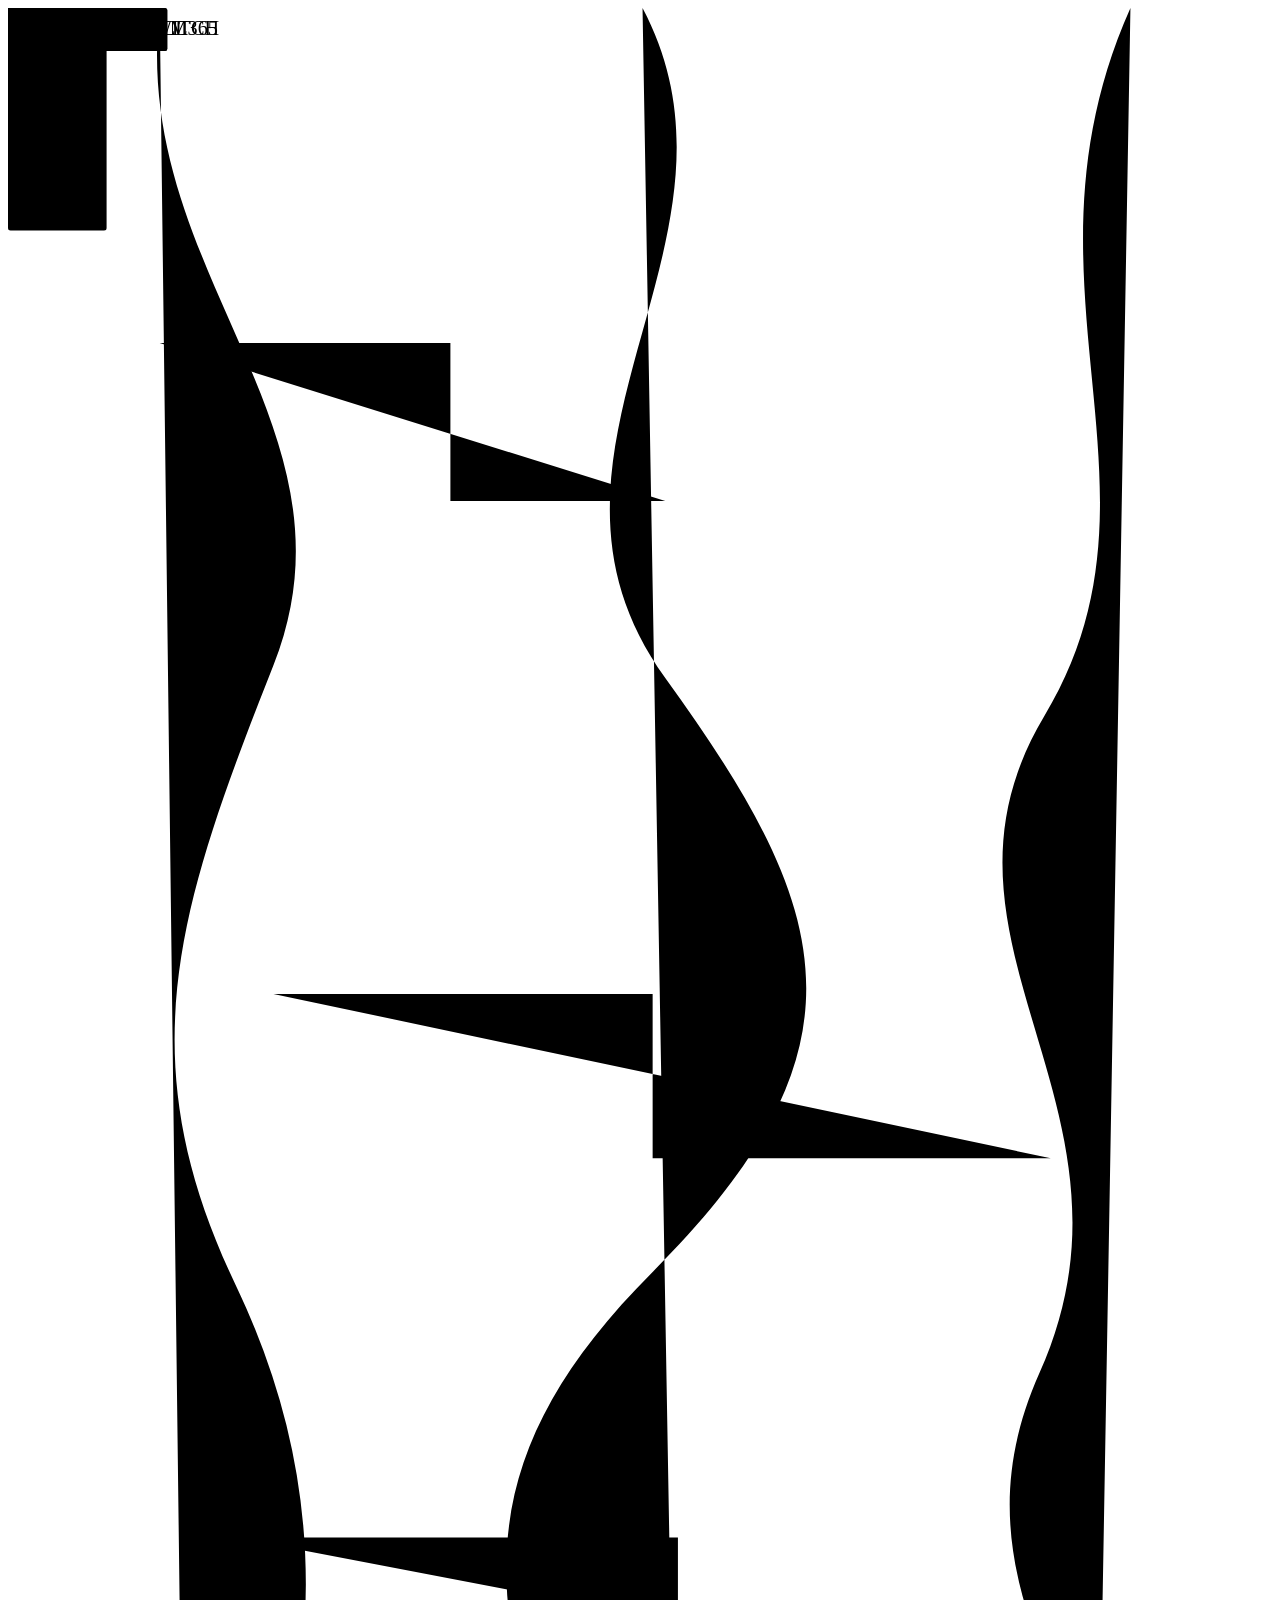
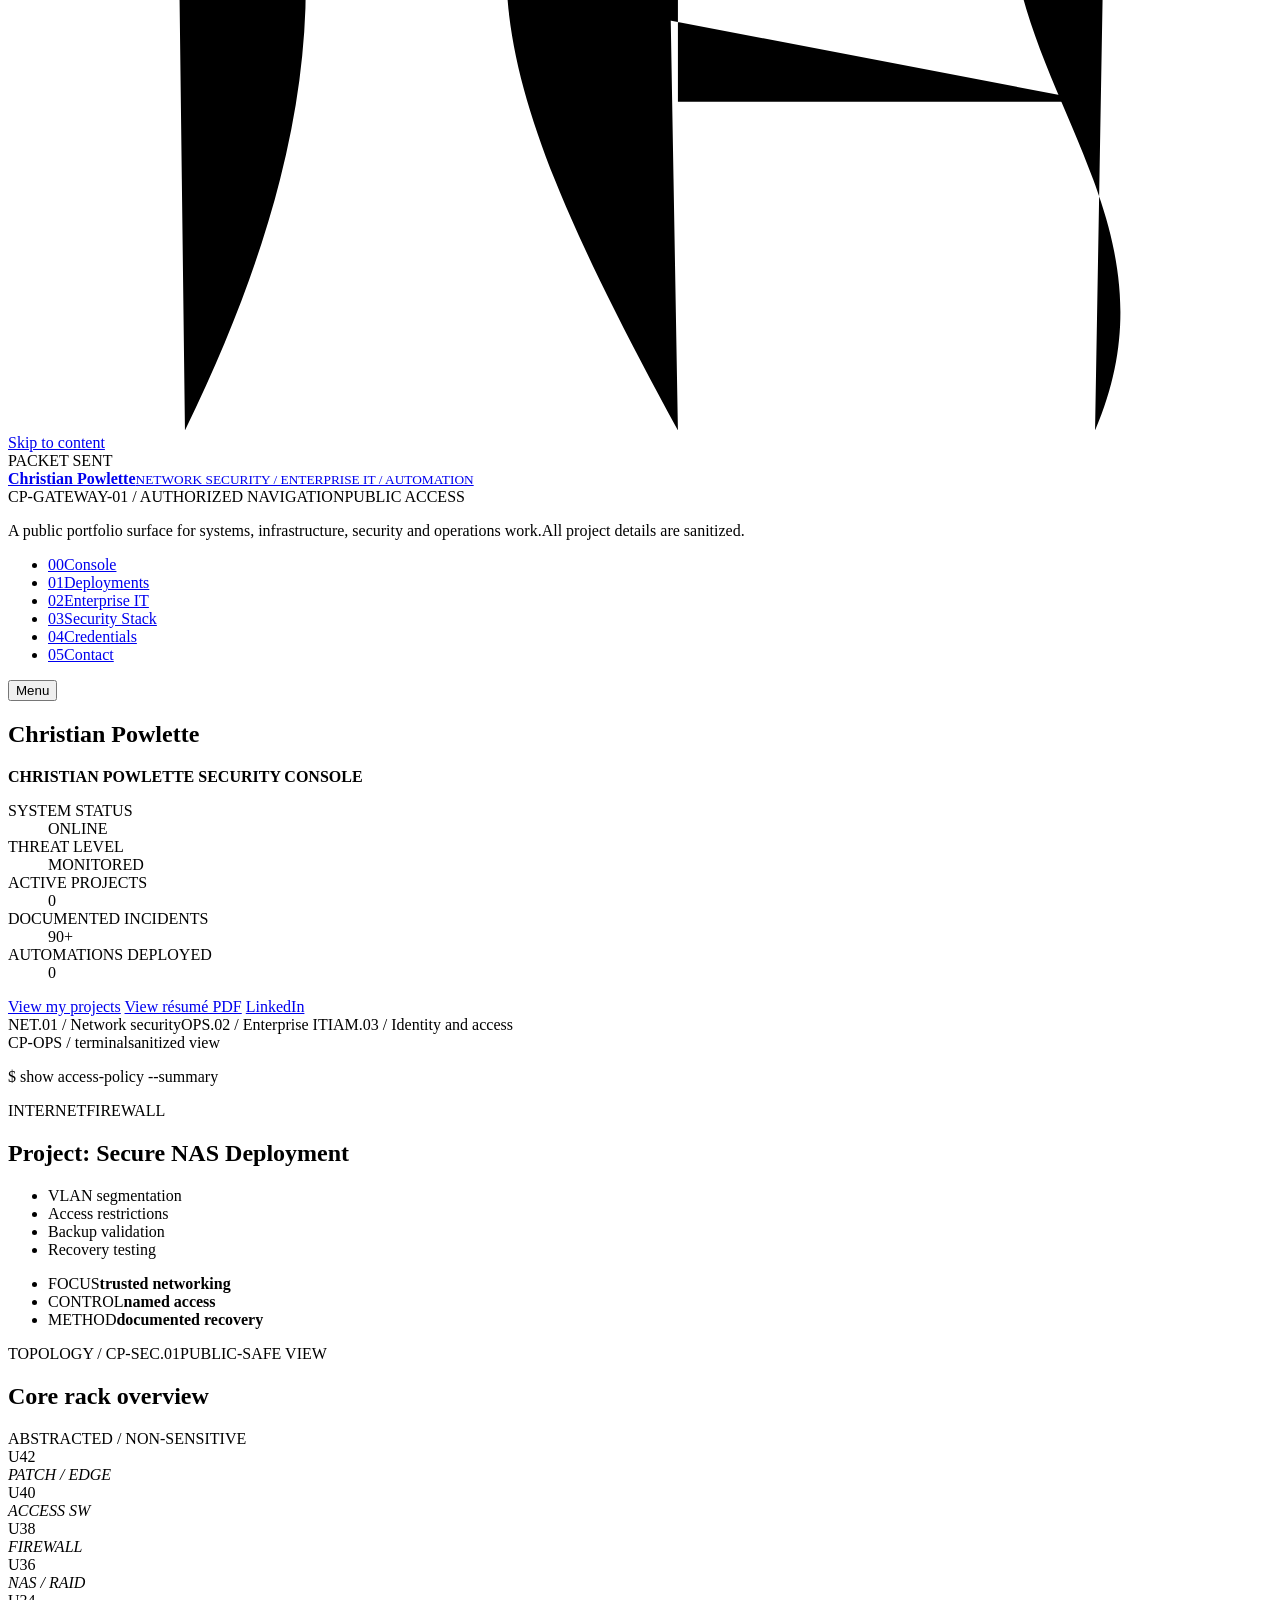
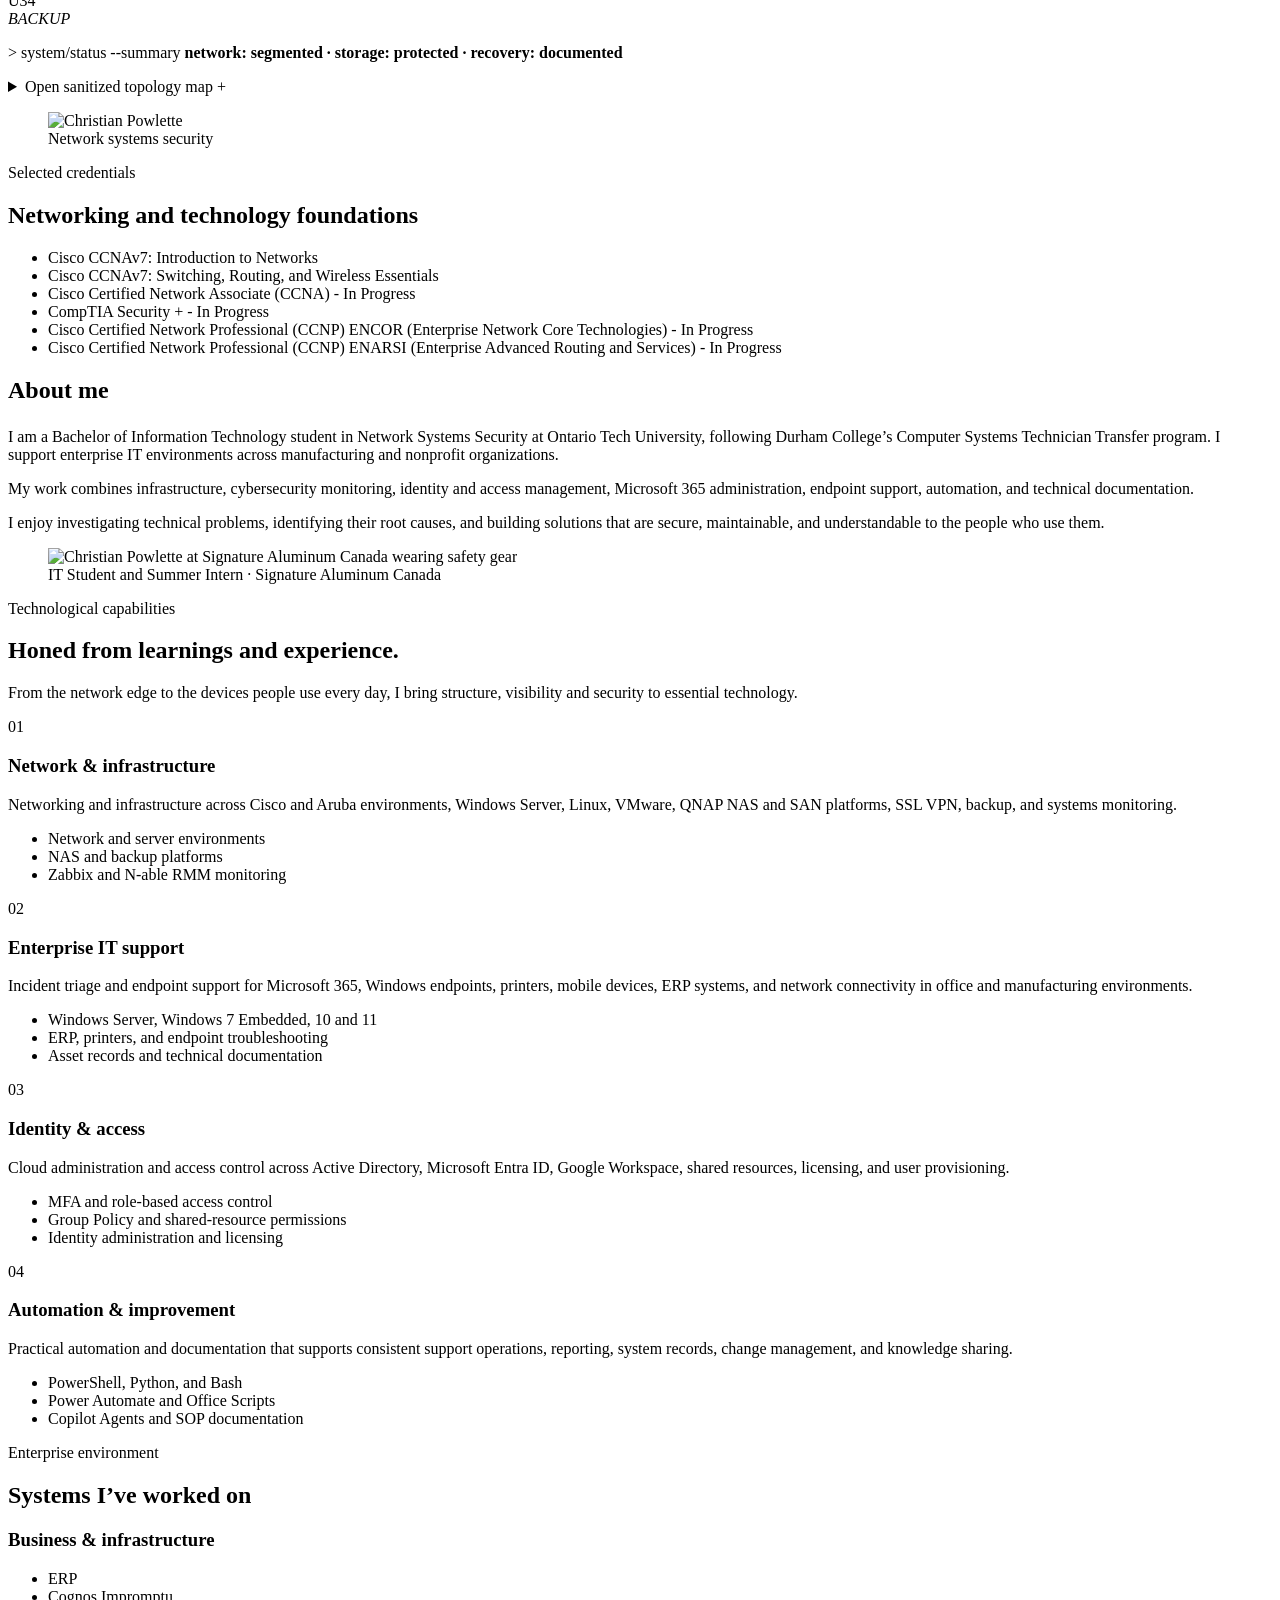
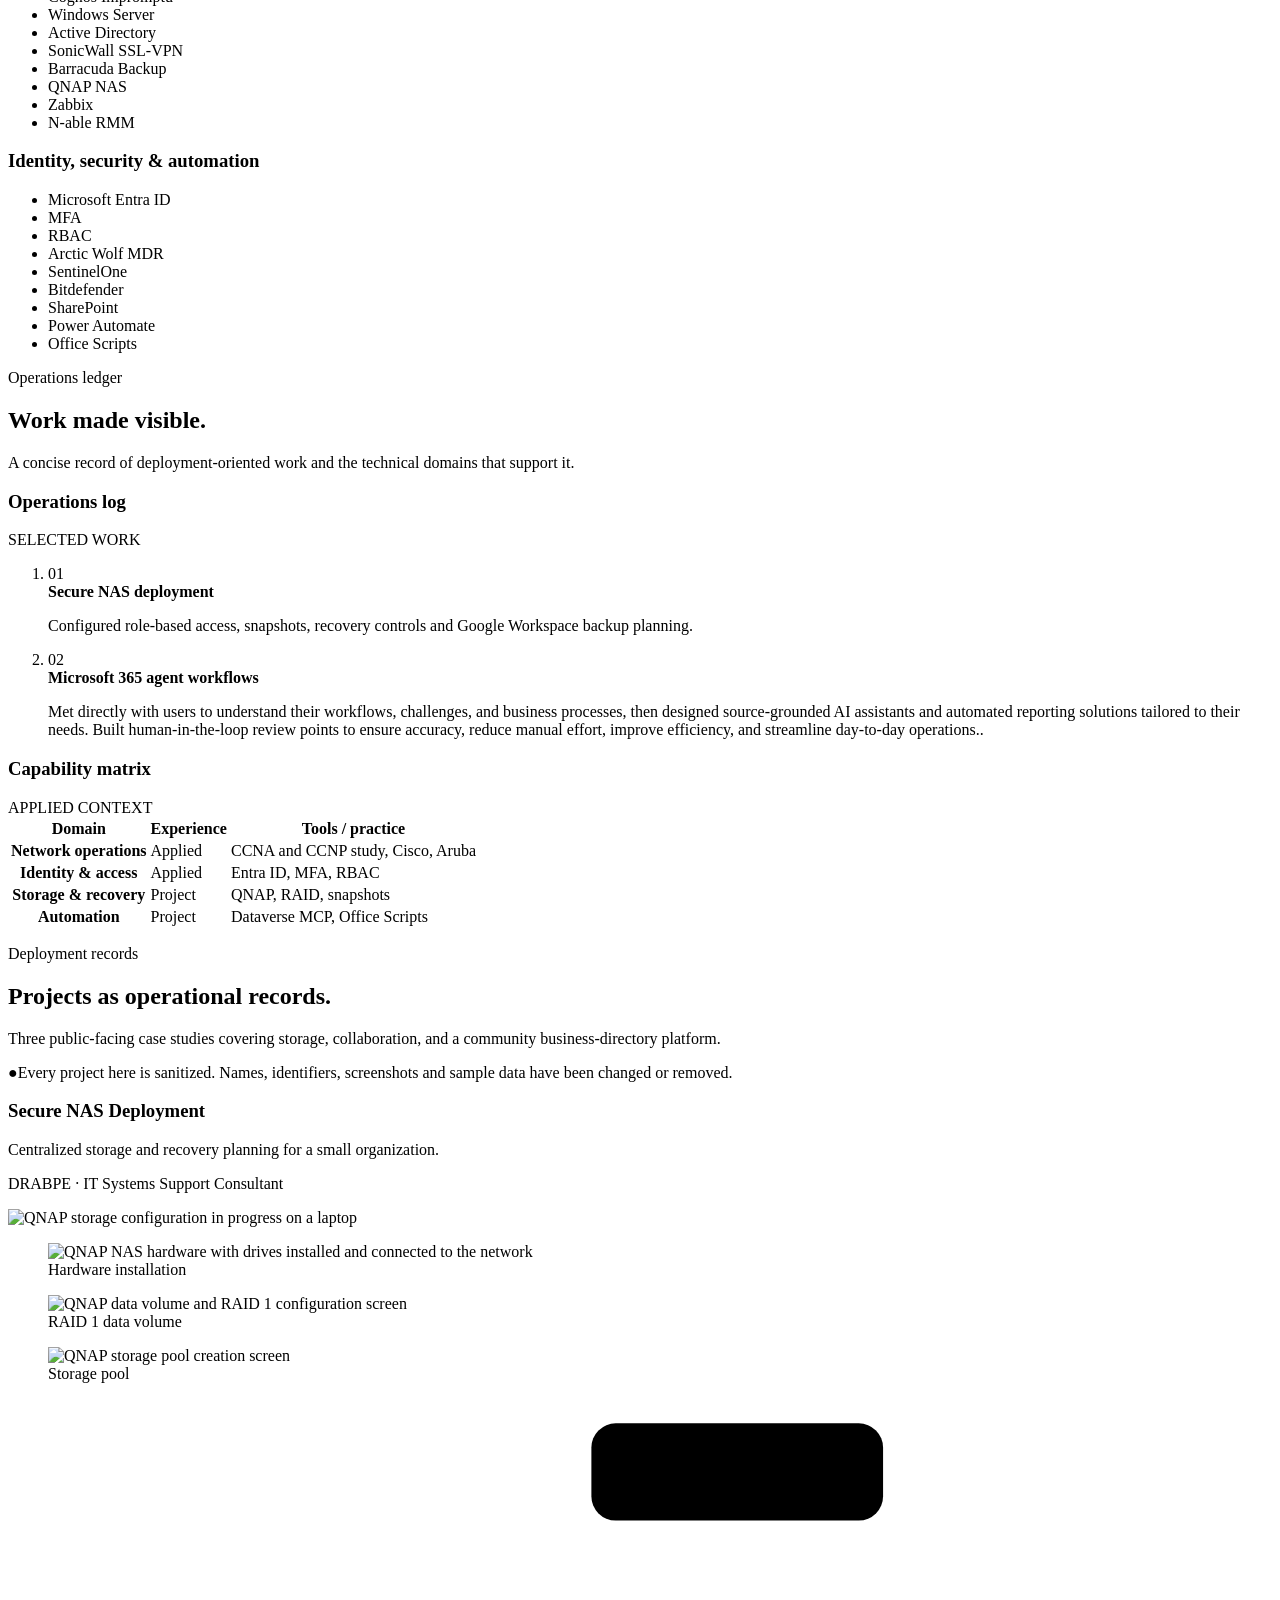
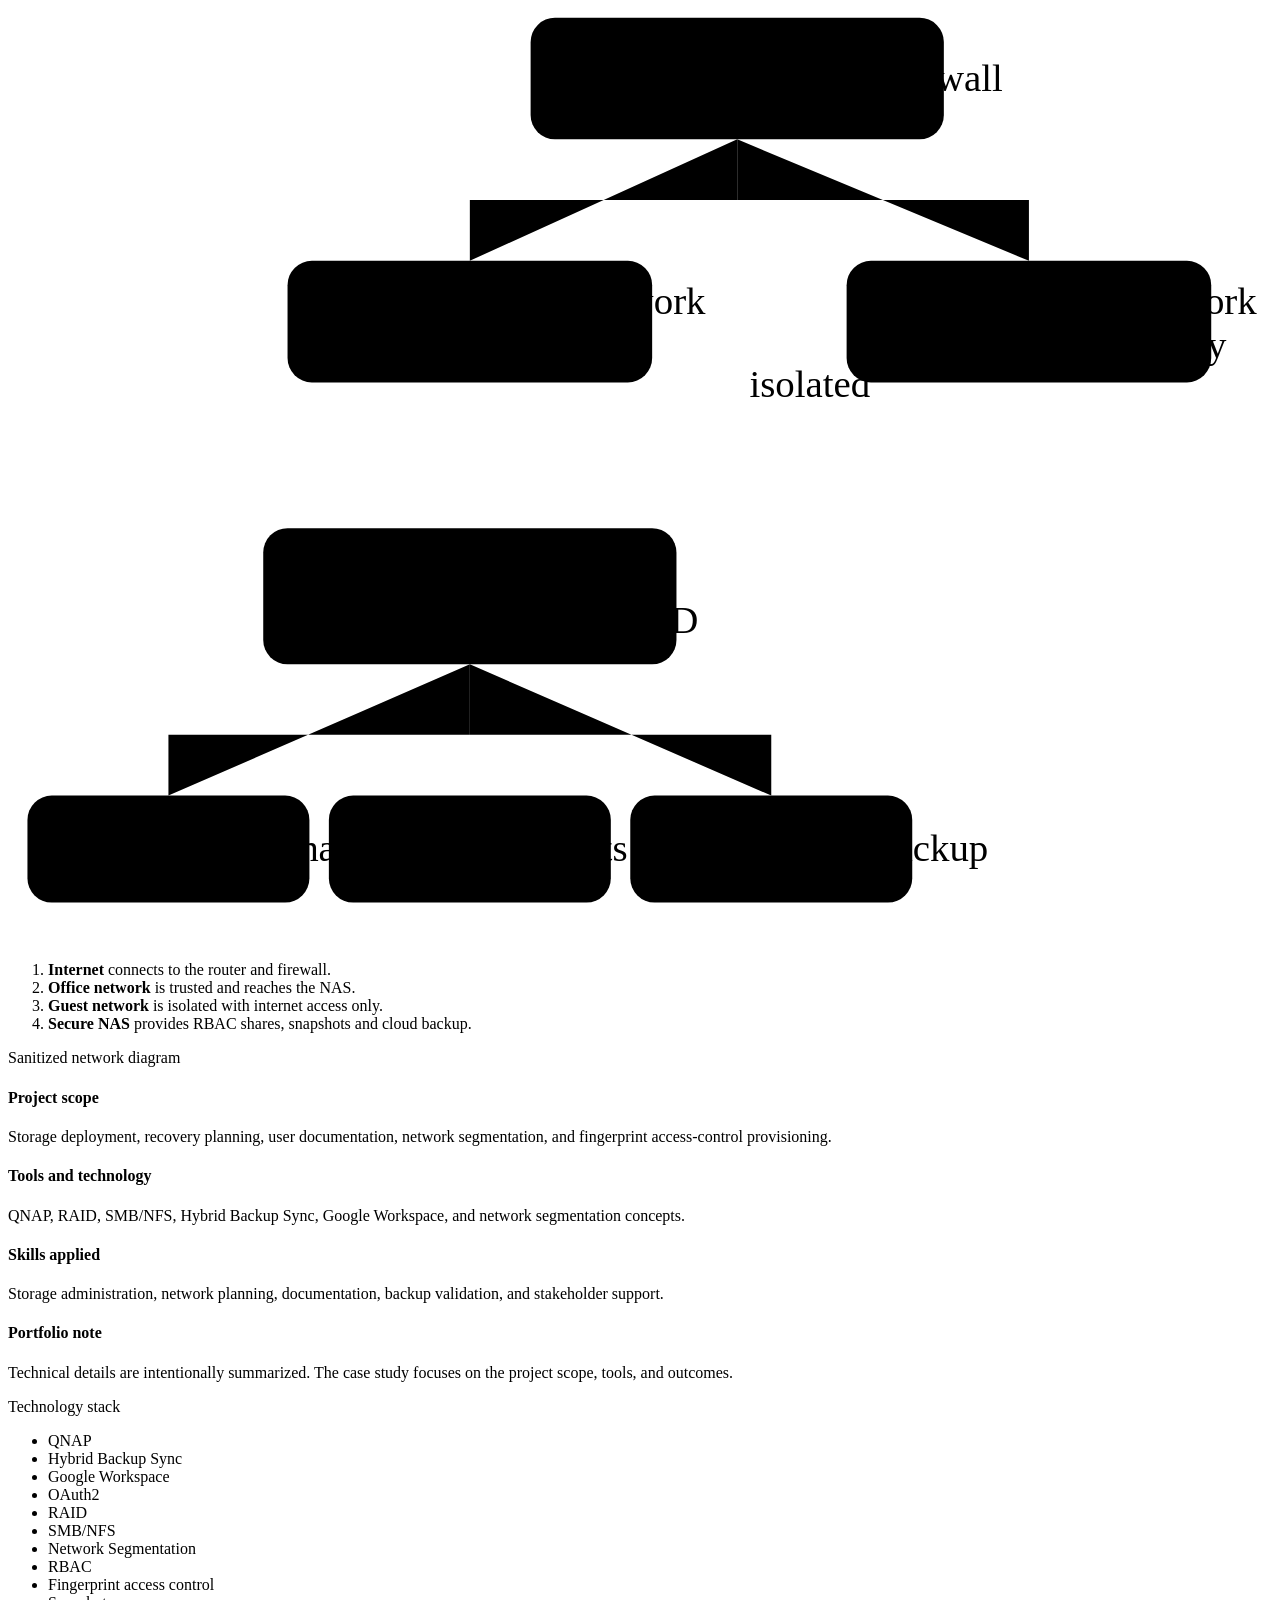
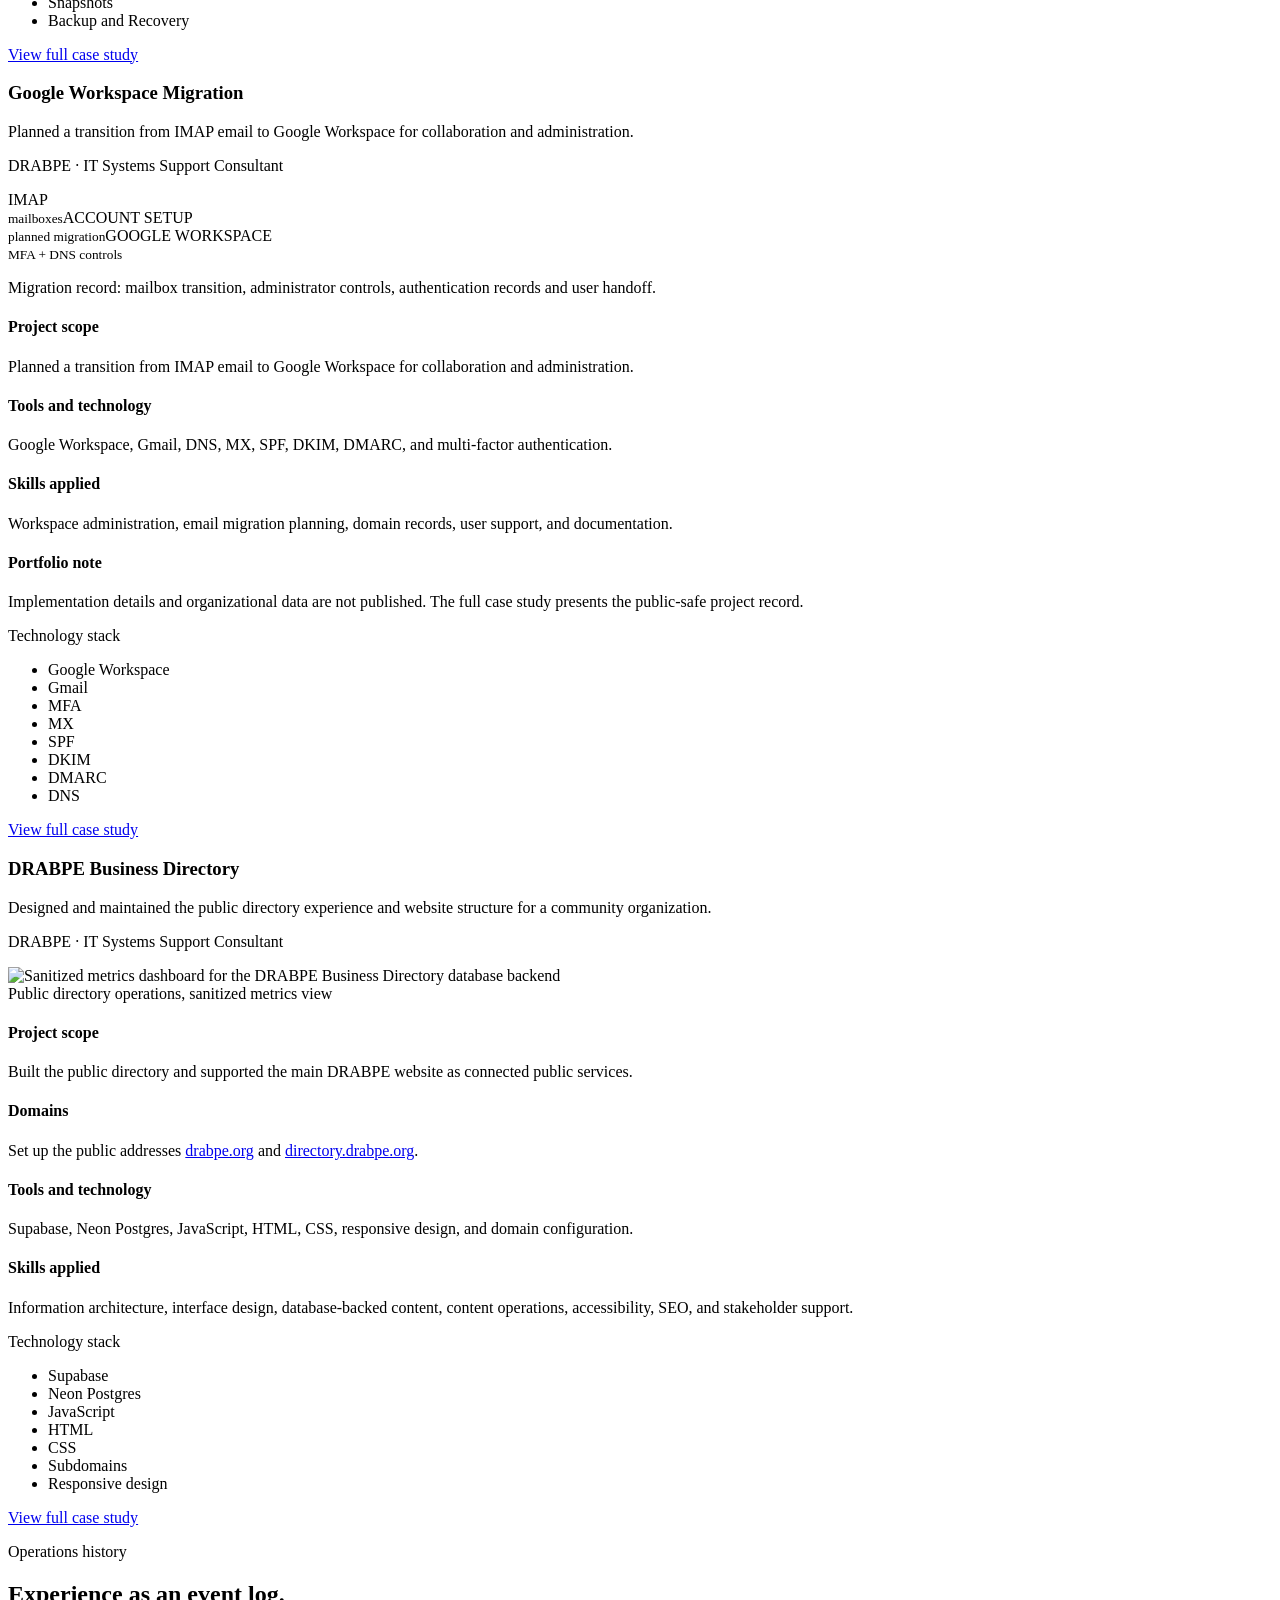
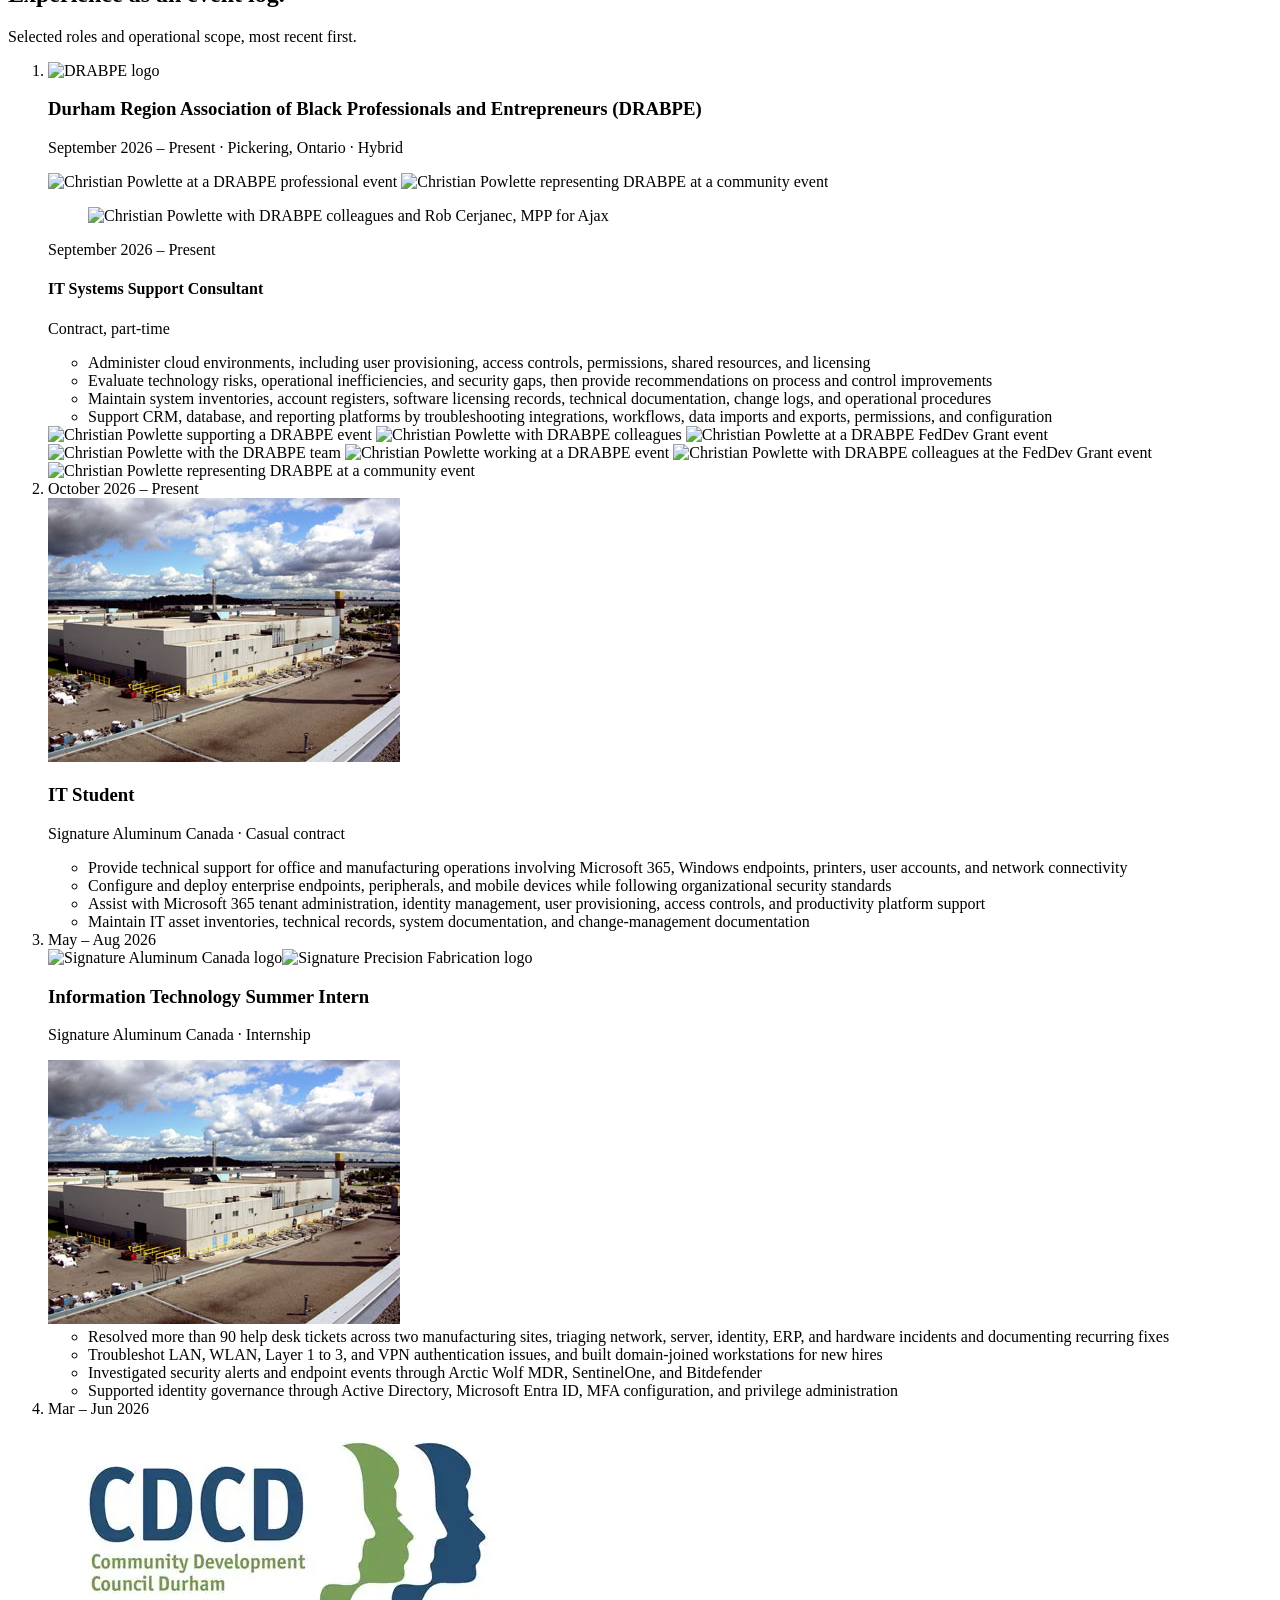
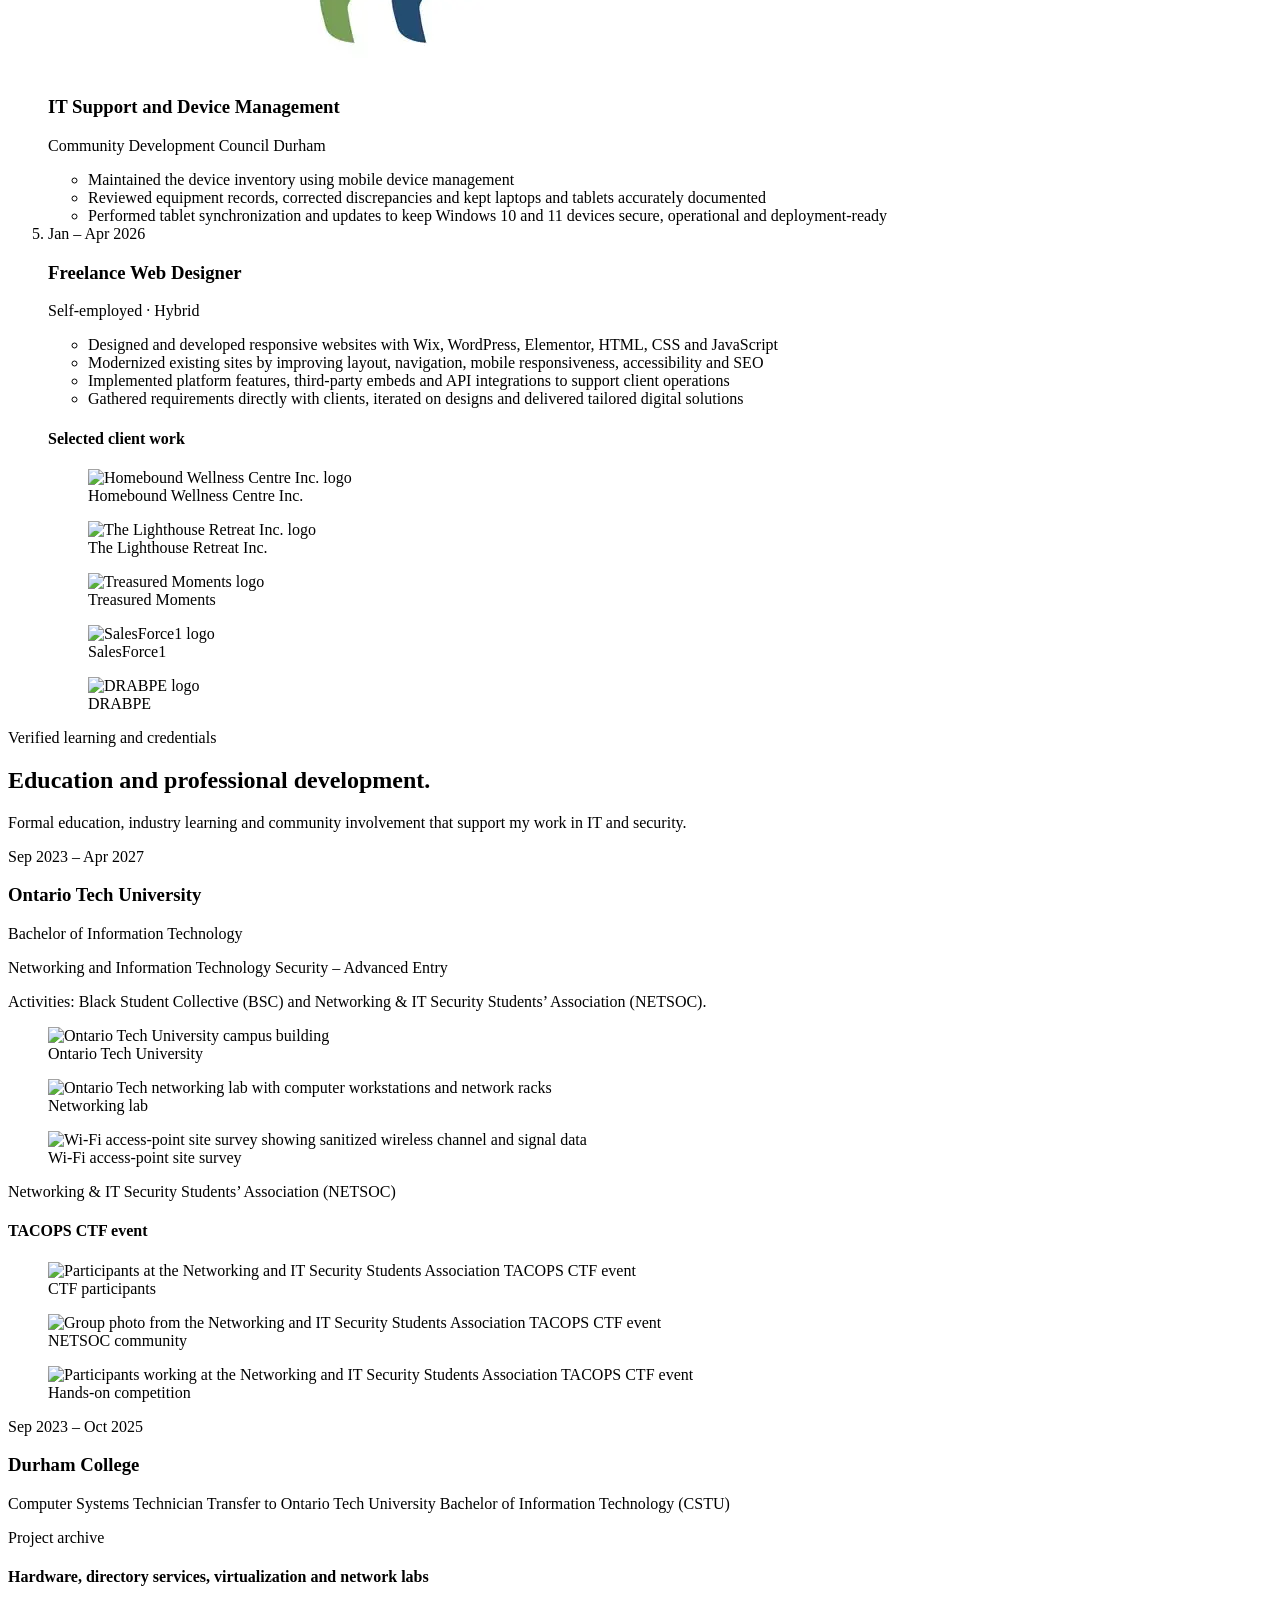
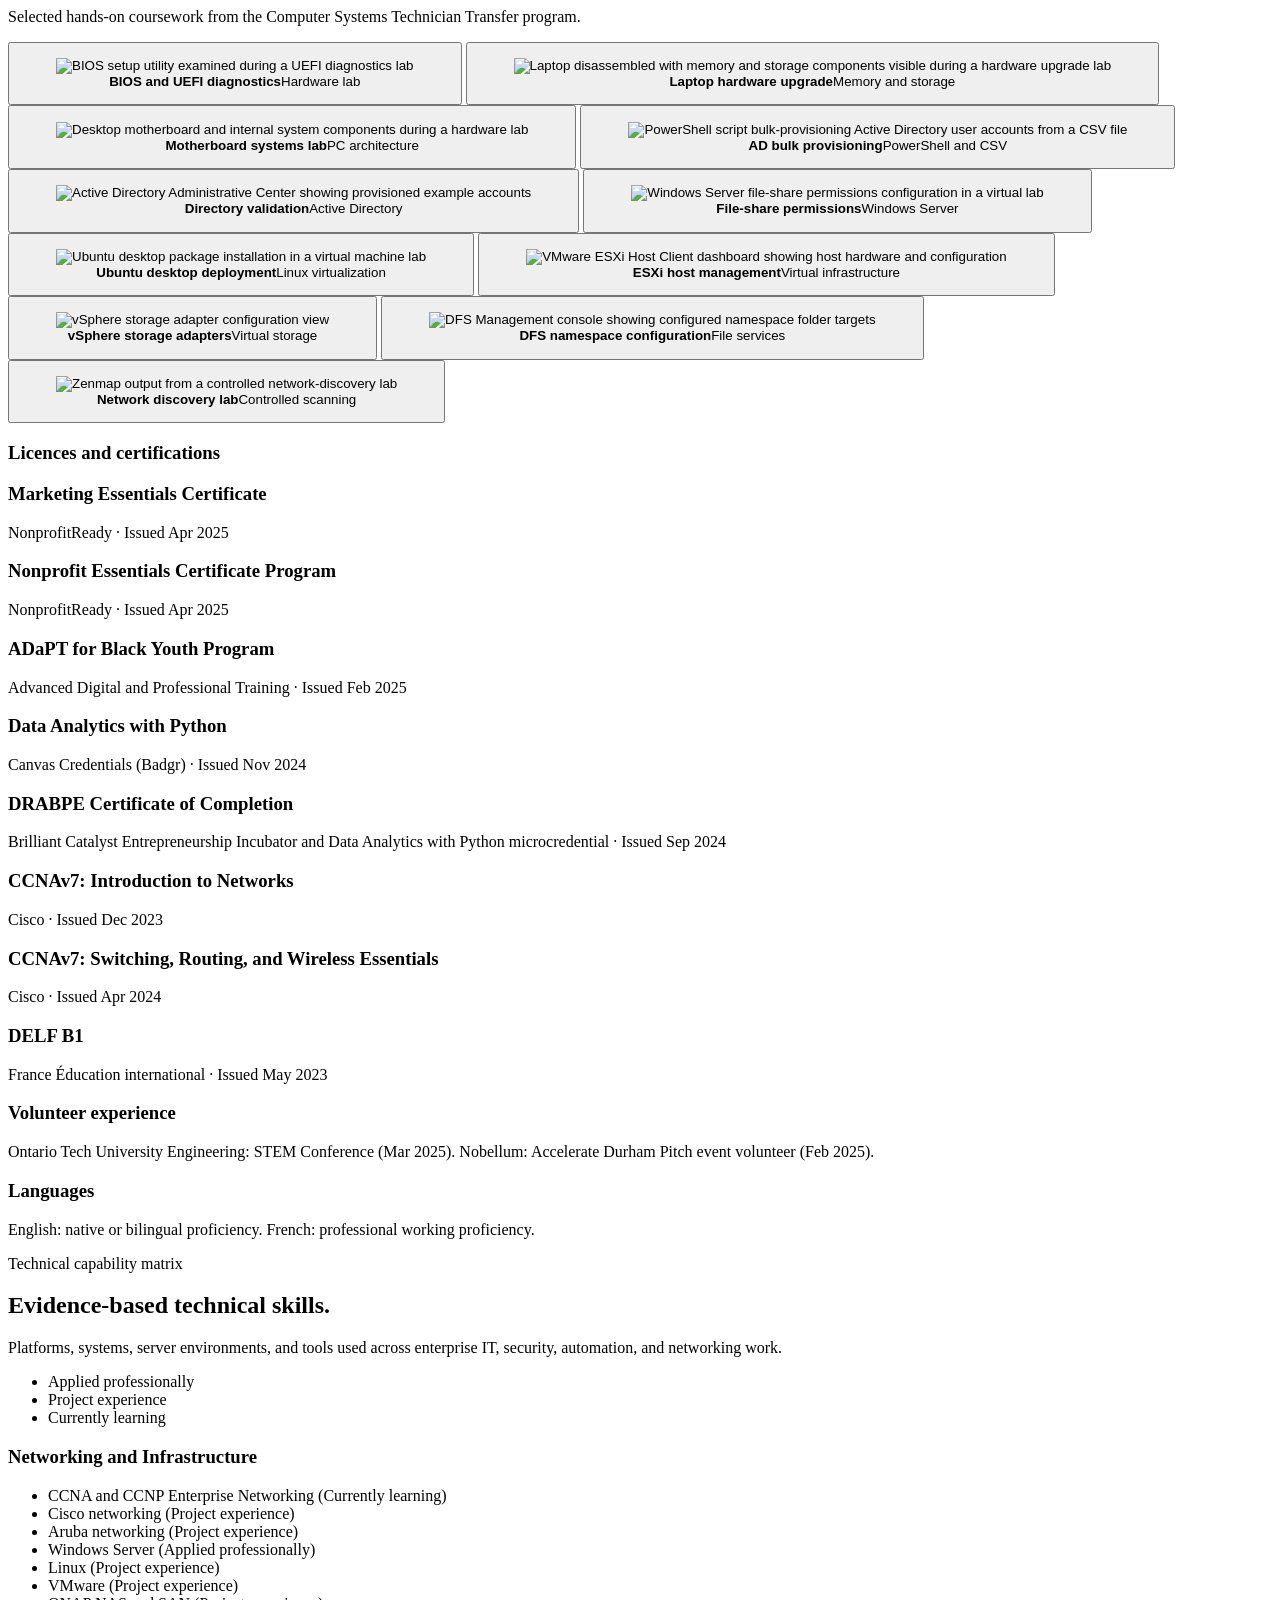
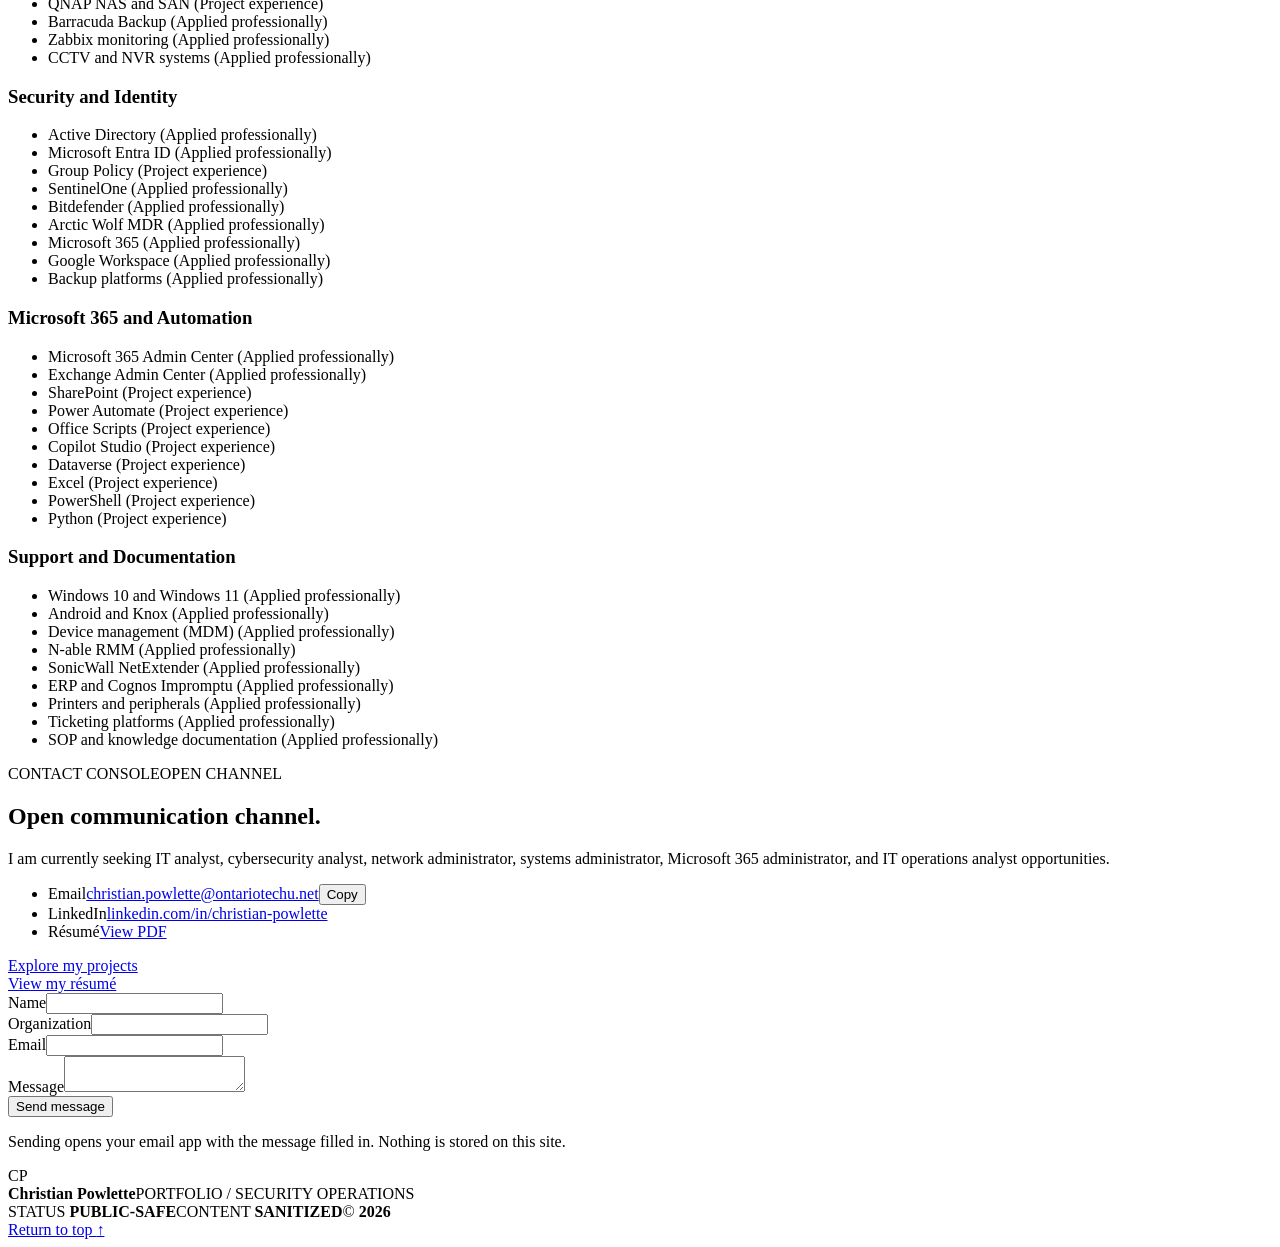
==== index.html @ 085ec09e "Refresh portfolio experience from resume" ====
<!DOCTYPE html>
<html lang="en">
<head>
  <meta charset="utf-8">
  <meta name="viewport" content="width=device-width, initial-scale=1">
  <title>Christian Powlette | Network &amp; IT Security Student Portfolio</title>
  <meta name="description" content="Christian Powlette's portfolio showcases selected network and IT security projects, enterprise technology experience, technical skills, and professional development.">
  <meta name="theme-color" content="#102026">
  <meta property="og:title" content="Christian Powlette | Network &amp; IT Security Student Portfolio">
  <meta property="og:description" content="A portfolio of Christian Powlette's network and IT security projects, enterprise technology experience, technical skills, and professional development.">
  <meta property="og:type" content="website">
  <meta property="og:image" content="assets/images/christian-powlette-headshot.jpg">
  <meta name="twitter:card" content="summary">
  <link rel="icon" href="data:image/svg+xml,%3Csvg xmlns='http://www.w3.org/2000/svg' viewBox='0 0 64 64'%3E%3Crect width='64' height='64' rx='14' fill='%23102026'/%3E%3Crect x='3' y='3' width='58' height='58' rx='12' fill='none' stroke='%23d45821' stroke-width='3'/%3E%3Ctext x='32' y='43' font-family='Georgia,serif' font-size='27' font-weight='700' text-anchor='middle' fill='%23ffffff'%3ECP%3C/text%3E%3C/svg%3E">
  <link rel="preconnect" href="https://fonts.googleapis.com">
  <link rel="preconnect" href="https://fonts.gstatic.com" crossorigin>
  <link href="https://fonts.googleapis.com/css2?family=IBM+Plex+Mono:wght@400;500;600&family=Space+Grotesk:wght@400;500;600;700&display=swap" rel="stylesheet">
  <link rel="stylesheet" href="assets/css/styles.css">
  <script type="application/ld+json">{"@context":"https://schema.org","@type":"Person","name":"Christian Powlette","jobTitle":"Network and IT Security Student","url":"https://www.linkedin.com/in/christian-powlette","sameAs":["https://www.linkedin.com/in/christian-powlette"],"knowsAbout":["Network security","Enterprise IT support","Identity and access management","IT asset management","Microsoft 365 administration","Automation"]}</script>
</head>
<body id="top">
  <div class="site-infrastructure" aria-hidden="true">
    <svg viewBox="0 0 1000 1600" preserveAspectRatio="none" focusable="false">
      <defs><linearGradient id="infra-line" x1="0" x2="1"><stop stop-color="#52bfff" stop-opacity="0"/><stop offset=".48" stop-color="#52bfff"/><stop offset="1" stop-color="#53f3a6" stop-opacity="0"/></linearGradient></defs>
      <path class="infra-fiber infra-fiber--left" d="M120 0 C96 210 285 330 210 520 S94 830 180 1010 S252 1370 140 1600"/>
      <path class="infra-fiber infra-fiber--core" d="M502 0 C600 185 390 350 520 530 S690 820 510 1000 S378 1320 530 1600"/>
      <path class="infra-fiber infra-fiber--right" d="M888 0 C790 220 928 380 820 560 S910 870 816 1080 S946 1400 860 1600"/>
      <path class="infra-branch" d="M120 265 H350 V390 H520 M520 390 H780 M210 780 H510 V910 H825 M180 1210 H530 V1340 H860"/>
      <g class="infra-device infra-device--router"><rect width="108" height="34" rx="2"/><text x="54" y="21">ROUTER</text></g>
      <g class="infra-device infra-device--firewall"><rect width="126" height="34" rx="2"/><text x="63" y="21">FIREWALL</text></g>
      <g class="infra-device infra-device--switch"><rect width="118" height="34" rx="2"/><text x="59" y="21">CORE SWITCH</text></g>
      <g class="infra-device infra-device--nas"><rect width="92" height="34" rx="2"/><text x="46" y="21">NAS</text></g>
      <g class="infra-device infra-device--identity"><rect width="126" height="34" rx="2"/><text x="63" y="21">ENTRA / M365</text></g>
      <g class="infra-rack"><rect width="78" height="176" rx="2"/><path d="M10 28H68 M10 54H68 M10 80H68 M10 106H68 M10 132H68 M10 158H68"/></g>
      <circle class="infra-packet infra-packet--one" r="4"/><circle class="infra-packet infra-packet--two" r="4"/>
    </svg>
  </div>
  <a class="skip-link" href="#main">Skip to content</a>
  <div class="packet-transition" data-packet-transition aria-live="polite" aria-atomic="true" aria-hidden="true"><span data-packet-stage>PACKET SENT</span></div>
  <header class="site-header">
    <div class="container">
      <a class="brand brand--wordmark" href="#top"><span class="brand-copy"><strong>Christian Powlette</strong><small>NETWORK SECURITY / ENTERPRISE IT / AUTOMATION</small></span></a>
      <nav class="nav" id="site-nav" aria-label="Primary">
        <div class="nav-modal-head"><span>CP-GATEWAY-01 / AUTHORIZED NAVIGATION</span><span>PUBLIC ACCESS</span></div>
        <p class="nav-modal-copy">A public portfolio surface for systems, infrastructure, security and operations work.<span>All project details are sanitized.</span></p>
        <ul class="nav-list">
        <li><a href="#top"><span>00</span>Console</a></li>
        <li><a href="#projects"><span>01</span>Deployments</a></li>
        <li><a href="#experience"><span>02</span>Enterprise IT</a></li>
        <li><a href="#skills"><span>03</span>Security Stack</a></li>
        <li><a href="#education"><span>04</span>Credentials</a></li>
        <li><a href="#contact"><span>05</span>Contact</a></li>
        </ul>
      </nav>
      <button class="nav-toggle" type="button" aria-expanded="false" aria-controls="site-nav"><span class="nav-toggle-bars" aria-hidden="true"></span><span data-menu-label>Menu</span></button>
    </div>
  </header>

  <main id="main">

    <!-- ============ Hero ============ -->
    <section class="hero" aria-labelledby="hero-name">
      <div class="hero-network-field" aria-hidden="true"><span></span><span></span><span></span><i></i><i></i><i></i></div>
      <div class="container hero-grid">
        <div class="hero-copy">
          <h1 id="hero-name">Christian Powlette</h1>
          <section class="security-console" aria-label="Christian Powlette security console">
            <header><span class="console-indicator" aria-hidden="true"></span><strong>CHRISTIAN POWLETTE SECURITY CONSOLE</strong></header>
            <dl>
              <div><dt>SYSTEM STATUS</dt><dd><span class="status-light" aria-hidden="true"></span>ONLINE</dd></div>
              <div><dt>THREAT LEVEL</dt><dd>MONITORED</dd></div>
              <div><dt>ACTIVE PROJECTS</dt><dd><span data-counter data-counter-target="3">0</span></dd></div>
              <div><dt>DOCUMENTED INCIDENTS</dt><dd>90+</dd></div>
              <div><dt>AUTOMATIONS DEPLOYED</dt><dd><span data-counter data-counter-target="7">0</span></dd></div>
            </dl>
          </section>
          <div class="btn-row">
            <a class="btn btn-primary" href="projects.html">View my projects</a>
            <a class="btn btn-ghost" href="https://cpowlette.github.io/Portfolio/assets/docs/Christian_Powlette_Resume.pdf" type="application/pdf">View r&eacute;sum&eacute; PDF</a>
            <a class="btn btn-ghost" href="https://www.linkedin.com/in/christian-powlette" rel="noopener">LinkedIn</a>
          </div>
          <div class="hero-ledger" aria-label="Areas of expertise"><span>NET.01 / Network security</span><span>OPS.02 / Enterprise IT</span><span>IAM.03 / Identity and access</span></div>
          <aside class="terminal-strip" aria-label="Sanitized operational console">
            <div class="terminal-title"><span>CP-OPS / terminal</span><span>sanitized view</span></div>
            <p><span class="terminal-prompt" aria-hidden="true">$</span> <span data-terminal-output>show access-policy --summary</span><span class="terminal-cursor" aria-hidden="true"></span></p>
          </aside>
          <aside class="hero-project-brief" aria-labelledby="nas-brief-h">
            <div class="route-path"><span>INTERNET</span><i aria-hidden="true"></i><span>FIREWALL</span></div>
            <h2 id="nas-brief-h">Project: Secure NAS Deployment</h2>
            <ul>
              <li>VLAN segmentation</li><li>Access restrictions</li><li>Backup validation</li><li>Recovery testing</li>
            </ul>
          </aside>
          <ul class="hero-status" aria-label="Operational focus">
            <li><span>FOCUS</span><strong>trusted networking</strong></li>
            <li><span>CONTROL</span><strong>named access</strong></li>
            <li><span>METHOD</span><strong>documented recovery</strong></li>
          </ul>
        </div>
        <div class="hero-visual">
          <div class="hero-visual-head"><span>TOPOLOGY / CP-SEC.01</span><span>PUBLIC-SAFE VIEW</span></div>
          <section class="rack-console" aria-labelledby="rack-console-h">
            <div class="rack-console-head"><h2 id="rack-console-h">Core rack overview</h2><span>ABSTRACTED / NON-SENSITIVE</span></div>
            <div class="rack-layout">
              <div class="rack-rail" aria-hidden="true"></div>
              <div class="rack-units" aria-label="Illustrated infrastructure rack">
                <div class="rack-unit rack-unit--patch"><span>U42</span><div class="rack-face ports"><i title="patch port"></i><i></i><i></i><i></i><i></i><i></i><i></i><i></i><i></i><i></i><b aria-label="power state active"></b></div><em>PATCH / EDGE</em></div>
                <div class="rack-unit rack-unit--switch"><span>U40</span><div class="rack-face ports"><i></i><i></i><i></i><i></i><i></i><i></i><i></i><i></i><i></i><i></i><b aria-label="switch state active"></b></div><em>ACCESS SW</em></div>
                <div class="rack-unit rack-unit--firewall"><span>U38</span><div class="rack-face firewall"><i></i><i></i><i></i><i></i><i></i><i></i><b aria-label="firewall state active"></b></div><em>FIREWALL</em></div>
                <div class="rack-unit rack-unit--storage"><span>U36</span><div class="rack-face bays"><i></i><i></i><i></i><i></i><i></i><i></i><b aria-label="storage state active"></b></div><em>NAS / RAID</em></div>
                <div class="rack-unit rack-unit--backup"><span>U34</span><div class="rack-face bays"><i></i><i></i><i></i><i></i><i></i><i></i><b class="warn" aria-label="backup schedule state"></b></div><em>BACKUP</em></div>
              </div>
            </div>
            <p class="rack-terminal"><span aria-hidden="true">&gt;</span> system/status --summary <strong data-rack-output>network: segmented · storage: protected · recovery: documented</strong></p>
          </section>
          <details class="hero-topology">
            <summary>Open sanitized topology map <span aria-hidden="true">+</span></summary>
            <svg class="diagram" data-live viewBox="0 0 560 580" role="img" aria-label="Network topology showing the trusted office network serving a secure NAS, printer fleet, IoT devices, and a dedicated Wi-Fi access-control network. The Wi-Fi network connects to an SGDL-G100 smart lock, which accepts IC cards, key fobs, and fingerprint scanning. The guest network is isolated and has internet access only.">
      <path class="link" pathLength="1" d="M280 54 V94" style="--d:0.2s"/>
      <path class="link" pathLength="1" d="M280 148 V174 H170 V208" style="--d:0.6s"/>
      <path class="link guest" pathLength="1" d="M280 148 V174 H432 V208" style="--d:0.8s"/>
      <path class="link" pathLength="1" d="M170 262 V294 H92 V326" style="--d:1.1s"/>
      <path class="link" pathLength="1" d="M170 262 V294 H244 V326" style="--d:1.3s"/>
      <path class="link" pathLength="1" d="M170 262 V294 H412 V326" style="--d:1.5s"/>
      <path class="link" pathLength="1" d="M412 378 V418" style="--d:1.8s"/>
      <path class="link" pathLength="1" d="M412 472 V500 H340 V522" style="--d:2.1s"/>
      <path class="link" pathLength="1" d="M412 472 V500 H482 V522" style="--d:2.3s"/>
      <line class="barrier" x1="282" y1="233" x2="320" y2="233"/>
      <path class="barrier-x" d="M292 226 l14 14 M306 226 l-14 14"/>
      <text class="note" x="301" y="258">isolated</text>
      <g class="node" style="--d:0s"><rect x="220" y="14" width="120" height="40" rx="10"/><text x="280" y="39">Internet</text></g>
      <g class="node core" style="--d:0.4s"><rect x="190" y="94" width="180" height="54" rx="10"/><text x="280" y="126">Router / Firewall</text></g>
      <g class="node" data-topology-node="office" tabindex="0" role="button" aria-label="Inspect trusted office network" style="--d:0.8s"><rect x="90" y="208" width="160" height="54" rx="10"/><text x="170" y="231">Office network</text><text class="sub" x="170" y="249">trusted</text></g>
      <g class="node guest" data-topology-node="guest" tabindex="0" role="button" aria-label="Inspect isolated guest network" style="--d:1s"><rect x="352" y="208" width="160" height="54" rx="10"/><text x="432" y="231">Guest network</text><text class="sub" x="432" y="249">internet only</text></g>
      <g class="node core" data-topology-node="nas" tabindex="0" role="button" aria-label="Inspect secure NAS" style="--d:1.2s"><rect x="18" y="326" width="148" height="54" rx="10"/><text x="92" y="349">Secure NAS</text><text class="sub" x="92" y="367">QNAP · RAID</text></g>
      <g class="node peripheral leaf" style="--d:1.4s"><rect x="178" y="326" width="132" height="54" rx="10"/><text x="244" y="349">IOT devices</text><text class="sub" x="244" y="367">managed</text></g>
      <g class="node iot leaf" data-topology-node="wifi" tabindex="0" role="button" aria-label="Inspect secure Wi-Fi network" style="--d:1.6s"><rect x="332" y="326" width="160" height="52" rx="10"/><text x="412" y="348">Secure Wi‑Fi</text><text class="sub" x="412" y="366">access control + IoT</text></g>
      <g class="node access biometric" style="--d:1.9s"><rect x="332" y="418" width="160" height="54" rx="10"/><text x="412" y="441">Biometric access</text><text class="sub" x="412" y="459">smart door lock</text></g>
      <g class="node safe leaf" style="--d:2.2s"><rect x="264" y="522" width="152" height="46" rx="10"/><text x="340" y="544">IC cards + key fobs</text><text class="sub" x="340" y="559">credential access</text></g>
      <g class="node safe leaf biometric" style="--d:2.4s"><rect x="426" y="522" width="112" height="46" rx="10"/><text x="482" y="544">Fingerprint</text><text class="sub" x="482" y="559">biometric scan</text></g>
      <circle class="packet" r="4" style="offset-path:path('M280 54 V94'); --d:1.6s"/><circle class="packet" r="4" style="offset-path:path('M280 148 V174 H170 V208'); --d:2.0s"/><circle class="packet" r="4" style="offset-path:path('M170 262 V294 H412 V326'); --d:2.5s"/><circle class="packet" r="4" style="offset-path:path('M412 378 V418'); --d:3.0s"/>
            </svg>
          <aside class="topology-inspector" aria-live="polite" aria-label="Topology node inspector">
            <div><span>TOPOLOGY / INSPECT</span><span>sanitized</span></div>
            <p data-topology-title>Topology inspector</p>
            <code data-topology-output>Select a highlighted node to inspect a public-safe control.</code>
            <small>Choose a highlighted node to inspect a sanitized control.</small>
          </aside>
          </details>
          <figure class="hero-portrait hero-evidence">
            <img src="assets/images/christian-powlette-headshot.jpg" alt="Christian Powlette">
            <figcaption><span>Network systems security</span></figcaption>
          </figure>
        </div>
      </div>
    </section>

    <section class="credential-spotlight" aria-labelledby="credentials-top-h">
      <div class="container credential-spotlight-inner">
        <div><p class="eyebrow">Selected credentials</p><h2 id="credentials-top-h">Networking and technology foundations</h2></div>
        <ul aria-label="Selected certifications"><li>Cisco CCNAv7: Introduction to Networks</li><li>Cisco CCNAv7: Switching, Routing, and Wireless Essentials</li><li>Cisco Certified Network Associate (CCNA) - In Progress</li><li>CompTIA Security + - In Progress</li><li>Cisco Certified Network Professional (CCNP) ENCOR (Enterprise Network Core Technologies) - In Progress</li><li>Cisco Certified Network Professional (CCNP) ENARSI (Enterprise Advanced Routing and Services) - In Progress</li></ul>
      </div>
    </section>

    <!-- ============ About ============ -->
    <section class="section" id="about" aria-labelledby="about-h">
      <div class="container about-grid">
        <div class="about-copy">
          <div class="section-head" style="margin-bottom:24px"><h2 id="about-h">About me</h2></div>
          <p>I am a Bachelor of Information Technology student in Network Systems Security at Ontario Tech University, following Durham College&rsquo;s Computer Systems Technician Transfer program. I support enterprise IT environments across manufacturing and nonprofit organizations.</p>
          <p>My work combines infrastructure, cybersecurity monitoring, identity and access management, Microsoft 365 administration, endpoint support, automation, and technical documentation.</p>
          <p>I enjoy investigating technical problems, identifying their root causes, and building solutions that are secure, maintainable, and understandable to the people who use them.</p>
        </div>
        <figure class="about-portrait">
          <img src="assets/images/signature-aluminum.jpg" alt="Christian Powlette at Signature Aluminum Canada wearing safety gear">
          <figcaption>IT Student and Summer Intern &middot; Signature Aluminum Canada</figcaption>
        </figure>
      </div>
    </section>

    <!-- ============ Capabilities ============ -->
    <section class="section capability-section" aria-labelledby="capabilities-h">
      <div class="container">
        <div class="section-head capability-heading">
          <p class="eyebrow">Technological capabilities</p>
          <h2 id="capabilities-h">Honed from learnings and experience.</h2>
          <p>From the network edge to the devices people use every day, I bring structure, visibility and security to essential technology.</p>
        </div>
        <div class="capability-grid">
          <article class="capability-card">
            <span class="capability-number">01</span>
            <h3>Network &amp; infrastructure</h3>
            <p>Networking and infrastructure across Cisco and Aruba environments, Windows Server, Linux, VMware, QNAP NAS and SAN platforms, SSL VPN, backup, and systems monitoring.</p>
            <ul><li>Network and server environments</li><li>NAS and backup platforms</li><li>Zabbix and N-able RMM monitoring</li></ul>
          </article>
          <article class="capability-card">
            <span class="capability-number">02</span>
            <h3>Enterprise IT support</h3>
            <p>Incident triage and endpoint support for Microsoft 365, Windows endpoints, printers, mobile devices, ERP systems, and network connectivity in office and manufacturing environments.</p>
            <ul><li>Windows Server, Windows 7 Embedded, 10 and 11</li><li>ERP, printers, and endpoint troubleshooting</li><li>Asset records and technical documentation</li></ul>
          </article>
          <article class="capability-card">
            <span class="capability-number">03</span>
            <h3>Identity &amp; access</h3>
            <p>Cloud administration and access control across Active Directory, Microsoft Entra ID, Google Workspace, shared resources, licensing, and user provisioning.</p>
            <ul><li>MFA and role-based access control</li><li>Group Policy and shared-resource permissions</li><li>Identity administration and licensing</li></ul>
          </article>
          <article class="capability-card">
            <span class="capability-number">04</span>
            <h3>Automation &amp; improvement</h3>
            <p>Practical automation and documentation that supports consistent support operations, reporting, system records, change management, and knowledge sharing.</p>
            <ul><li>PowerShell, Python, and Bash</li><li>Power Automate and Office Scripts</li><li>Copilot Agents and SOP documentation</li></ul>
          </article>
        </div>
      </div>
    </section>

    <section class="section systems-section" aria-labelledby="systems-h">
      <div class="container">
        <div class="section-head">
          <p class="eyebrow">Enterprise environment</p>
          <h2 id="systems-h">Systems I&rsquo;ve worked on</h2>
        </div>
        <div class="systems-grid">
          <article class="card systems-panel"><h3>Business &amp; infrastructure</h3><ul class="chips"><li class="chip">ERP</li><li class="chip">Cognos Impromptu</li><li class="chip">Windows Server</li><li class="chip">Active Directory</li><li class="chip">SonicWall SSL-VPN</li><li class="chip">Barracuda Backup</li><li class="chip">QNAP NAS</li><li class="chip">Zabbix</li><li class="chip">N-able RMM</li></ul></article>
          <article class="card systems-panel"><h3>Identity, security &amp; automation</h3><ul class="chips"><li class="chip">Microsoft Entra ID</li><li class="chip">MFA</li><li class="chip">RBAC</li><li class="chip">Arctic Wolf MDR</li><li class="chip">SentinelOne</li><li class="chip">Bitdefender</li><li class="chip">SharePoint</li><li class="chip">Power Automate</li><li class="chip">Office Scripts</li></ul></article>
        </div>
      </div>
    </section>

    <section class="section ops-board" aria-labelledby="ops-board-h">
      <div class="container">
        <div class="section-head">
          <p class="eyebrow">Operations ledger</p>
          <h2 id="ops-board-h">Work made visible.</h2>
          <p>A concise record of deployment-oriented work and the technical domains that support it.</p>
        </div>
        <div class="ops-board-grid">
          <article class="ops-panel" aria-labelledby="ops-log-h">
            <header><h3 id="ops-log-h">Operations log</h3><span>SELECTED WORK</span></header>
            <ol class="ops-log">
              <li><span>01</span><div><strong>Secure NAS deployment</strong><p>Configured role-based access, snapshots, recovery controls and Google Workspace backup planning.</p></div></li>
              <li><span>02</span><div><strong>Microsoft 365 agent workflows</strong><p>Met directly with users to understand their workflows, challenges, and business processes, then designed 
                source-grounded AI assistants and automated reporting solutions tailored to their needs. Built human-in-the-loop review points to ensure accuracy, reduce manual effort, improve efficiency, and streamline day-to-day operations..</p></div></li>
            </ol>
          </article>
          <article class="ops-panel" aria-labelledby="matrix-h">
            <header><h3 id="matrix-h">Capability matrix</h3><span>APPLIED CONTEXT</span></header>
            <div class="matrix-wrap"><table class="capability-matrix"><thead><tr><th scope="col">Domain</th><th scope="col">Experience</th><th scope="col">Tools / practice</th></tr></thead><tbody>
              <tr><th scope="row">Network operations</th><td>Applied</td><td>CCNA and CCNP study, Cisco, Aruba</td></tr>
              <tr><th scope="row">Identity &amp; access</th><td>Applied</td><td>Entra ID, MFA, RBAC</td></tr>
              <tr><th scope="row">Storage &amp; recovery</th><td>Project</td><td>QNAP, RAID, snapshots</td></tr>
              <tr><th scope="row">Automation</th><td>Project</td><td>Dataverse MCP, Office Scripts</td></tr>
            </tbody></table></div>
          </article>
        </div>
      </div>
    </section>

    <!-- ============ Projects ============ -->
    <section class="section" id="projects" aria-labelledby="projects-h">
      <div class="container">
        <div class="section-head">
          <p class="eyebrow">Deployment records</p>
          <h2 id="projects-h">Projects as operational records.</h2>
          <p>Three public-facing case studies covering storage, collaboration, and a community business-directory platform.</p>
        </div>
        <p class="confidential-note"><span aria-hidden="true">&#9679;</span><span>Every project here is sanitized. Names, identifiers, screenshots and sample data have been changed or removed.</span></p>

        <!-- Featured -->
        <article class="card featured">
          <header class="featured-head">
            <h3>Secure NAS Deployment</h3>
            <p>Centralized storage and recovery planning for a small organization.</p>
            <p class="project-affiliation">DRABPE &middot; IT Systems Support Consultant</p>
          </header>
          <div class="featured-body">
            <figure class="diagram-frame" style="margin:0">
              <img class="project-photo" src="assets/images/nas-configuration.jpg" alt="QNAP storage configuration in progress on a laptop">
              <div class="nas-gallery" aria-label="NAS deployment evidence">
                <figure><img src="assets/images/nas-hardware-installation.jpg" alt="QNAP NAS hardware with drives installed and connected to the network"><figcaption>Hardware installation</figcaption></figure>
                <figure><img src="assets/images/nas-raid1-configuration.png" alt="QNAP data volume and RAID 1 configuration screen"><figcaption>RAID 1 data volume</figcaption></figure>
                <figure><img src="assets/images/nas-storage-pool.png" alt="QNAP storage pool creation screen"><figcaption>Storage pool</figcaption></figure>
              </div>
              <svg class="diagram" id="nas-diagram" viewBox="0 0 520 470" role="img" aria-label="Secure NAS network diagram: Internet connects to a router and firewall, which splits into a trusted office network and an isolated guest network that has internet access only. The office network reaches the secure NAS, which provides role-based shares, snapshots and cloud backup.">
      <path class="link " pathLength="1" d="M300 50 V90" style="--d:0.2s"/>
      <path class="link " pathLength="1" d="M300 140 V165 H190 V190" style="--d:0.7s"/>
      <path class="link guest" pathLength="1" d="M300 140 V165 H420 V190" style="--d:0.9s"/>
      <path class="link " pathLength="1" d="M190 240 V300" style="--d:1.2s"/>
      <path class="link " pathLength="1" d="M190 356 V385 H66 V410" style="--d:1.6s"/>
      <path class="link " pathLength="1" d="M190 356 V410" style="--d:1.7s"/>
      <path class="link " pathLength="1" d="M190 356 V385 H314 V410" style="--d:1.8s"/>
      <line class="barrier" x1="270" y1="215" x2="340" y2="215"/>
      <path class="barrier-x" d="M298 208 l14 14 M312 208 l-14 14"/>
      <text class="note" x="305" y="246">isolated</text>
      <g class="node " style="--d:0s"><rect x="240" y="10" width="120" height="40" rx="10"/><text x="300.0" y="35.0">Internet</text></g>
      <g class="node core" style="--d:0.4s"><rect x="215" y="90" width="170" height="50" rx="10"/><text x="300.0" y="120.0">Router / Firewall</text></g>
      <g class="node " style="--d:0.9s"><rect x="115" y="190" width="150" height="50" rx="10"/><text x="190.0" y="212.0">Office network</text><text class="sub" x="190.0" y="230.0">trusted</text></g>
      <g class="node guest" style="--d:1.1s"><rect x="345" y="190" width="150" height="50" rx="10"/><text x="420.0" y="212.0">Guest network</text><text class="sub" x="420.0" y="230.0">internet only</text></g>
      <g class="node core" style="--d:1.4s"><rect x="105" y="300" width="170" height="56" rx="10"/><text x="190.0" y="325.0">Secure NAS</text><text class="sub" x="190.0" y="343.0">QNAP · RAID</text></g>
      <g class="node safe leaf" style="--d:1.9s"><rect x="8" y="410" width="116" height="44" rx="10"/><text x="66.0" y="437.0">RBAC shares</text></g>
      <g class="node safe leaf" style="--d:2.0s"><rect x="132" y="410" width="116" height="44" rx="10"/><text x="190.0" y="437.0">Snapshots</text></g>
      <g class="node cloud leaf" style="--d:2.1s"><rect x="256" y="410" width="116" height="44" rx="10"/><text x="314.0" y="437.0">Cloud backup</text></g>
      
    </svg>
              <ol class="topology-list flow">
                <li><strong>Internet</strong> connects to the router and firewall.</li>
                <li><strong>Office network</strong> is trusted and reaches the NAS.</li>
                <li><strong>Guest network</strong> is isolated with internet access only.</li>
                <li><strong>Secure NAS</strong> provides RBAC shares, snapshots and cloud backup.</li>
              </ol>
              <figcaption>Sanitized network diagram</figcaption>
            </figure>
            <div class="blocks">
              <div class="block"><h4>Project scope</h4><p>Storage deployment, recovery planning, user documentation, network segmentation, and fingerprint access-control provisioning.</p></div>
              <div class="block"><h4>Tools and technology</h4><p>QNAP, RAID, SMB/NFS, Hybrid Backup Sync, Google Workspace, and network segmentation concepts.</p></div>
              <div class="block"><h4>Skills applied</h4><p>Storage administration, network planning, documentation, backup validation, and stakeholder support.</p></div>
              <div class="block"><h4>Portfolio note</h4><p>Technical details are intentionally summarized. The case study focuses on the project scope, tools, and outcomes.</p></div>
            </div>
          </div>
          <div class="featured-foot">
            <p class="stack-label">Technology stack</p>
            <ul class="chips" aria-label="Technologies"><li class="chip">QNAP</li><li class="chip">Hybrid Backup Sync</li><li class="chip">Google Workspace</li><li class="chip">OAuth2</li><li class="chip">RAID</li><li class="chip">SMB/NFS</li><li class="chip">Network Segmentation</li><li class="chip">RBAC</li><li class="chip">Fingerprint access control</li><li class="chip">Snapshots</li><li class="chip">Backup and Recovery</li></ul>
            <a class="btn btn-primary" href="case-studies/secure-nas-deployment.html">View full case study</a>
          </div>
        </article>

        <article class="card featured migration-featured">
          <header class="featured-head">
            <h3>Google Workspace Migration</h3>
            <p>Planned a transition from IMAP email to Google Workspace for collaboration and administration.</p>
            <p class="project-affiliation">DRABPE &middot; IT Systems Support Consultant</p>
          </header>
          <div class="featured-body">
            <div class="migration-route" role="img" aria-label="A sanitized migration route from IMAP mailboxes through planned account setup and DNS authentication to Google Workspace with MFA enabled.">
              <span>IMAP<br><small>mailboxes</small></span><i aria-hidden="true"></i><span>ACCOUNT SETUP<br><small>planned migration</small></span><i aria-hidden="true"></i><span>GOOGLE WORKSPACE<br><small>MFA + DNS controls</small></span>
              <p>Migration record: mailbox transition, administrator controls, authentication records and user handoff.</p>
            </div>
            <div class="blocks">
              <div class="block"><h4>Project scope</h4><p>Planned a transition from IMAP email to Google Workspace for collaboration and administration.</p></div>
              <div class="block"><h4>Tools and technology</h4><p>Google Workspace, Gmail, DNS, MX, SPF, DKIM, DMARC, and multi-factor authentication.</p></div>
              <div class="block"><h4>Skills applied</h4><p>Workspace administration, email migration planning, domain records, user support, and documentation.</p></div>
              <div class="block"><h4>Portfolio note</h4><p>Implementation details and organizational data are not published. The full case study presents the public-safe project record.</p></div>
            </div>
          </div>
          <div class="featured-foot"><div><p class="stack-label">Technology stack</p><ul class="chips" aria-label="Technologies"><li class="chip">Google Workspace</li><li class="chip">Gmail</li><li class="chip">MFA</li><li class="chip">MX</li><li class="chip">SPF</li><li class="chip">DKIM</li><li class="chip">DMARC</li><li class="chip">DNS</li></ul></div><a class="btn btn-primary" href="case-studies/google-workspace-migration.html">View full case study</a></div>
        </article>

        <article class="card featured directory-featured">
          <header class="featured-head">
            <h3>DRABPE Business Directory</h3>
            <p>Designed and maintained the public directory experience and website structure for a community organization.</p>
                    <p class="project-affiliation">DRABPE &middot; IT Systems Support Consultant</p>
          </header>
          <div class="featured-body">
            <figure class="diagram-frame directory-surface" style="margin:0">
              <img class="project-mini-photo" src="assets/images/drabpe-directory-database-metrics.png" alt="Sanitized metrics dashboard for the DRABPE Business Directory database backend">
              <figcaption>Public directory operations, sanitized metrics view</figcaption>
            </figure>
            <div class="blocks">
              <div class="block"><h4>Project scope</h4><p>Built the public directory and supported the main DRABPE website as connected public services.</p></div>
              <div class="block"><h4>Domains</h4><p>Set up the public addresses <a href="https://drabpe.org" rel="noopener noreferrer">drabpe.org</a> and <a href="https://directory.drabpe.org" rel="noopener noreferrer">directory.drabpe.org</a>.</p></div>
              <div class="block"><h4>Tools and technology</h4><p>Supabase, Neon Postgres, JavaScript, HTML, CSS, responsive design, and domain configuration.</p></div>
              <div class="block"><h4>Skills applied</h4><p>Information architecture, interface design, database-backed content, content operations, accessibility, SEO, and stakeholder support.</p></div>
            </div>
          </div>
          <div class="featured-foot"><div><p class="stack-label">Technology stack</p><ul class="chips" aria-label="Technologies"><li class="chip">Supabase</li><li class="chip">Neon Postgres</li><li class="chip">JavaScript</li><li class="chip">HTML</li><li class="chip">CSS</li><li class="chip">Subdomains</li><li class="chip">Responsive design</li></ul></div><a class="btn btn-primary" href="case-studies/drabpe-business-directory.html">View full case study</a></div>
        </article>

        <aside class="security-focus" aria-labelledby="security-focus-h" hidden>
          <div><p class="eyebrow">Security project focus</p><h3 id="security-focus-h">Security built into operational work</h3></div>
          <ul><li>Network segmentation and NAS recovery controls</li><li>Google Workspace security hardening</li><li>SharePoint governance and access design</li><li>Identity, MFA and least-privilege support</li></ul>
        </aside>

        <div class="project-grid" hidden>
          <article class="card project project--workflow">
            <div>
              <h3>HR Attendance Assistant</h3>
              <p class="project-desc">A controlled Microsoft 365 assistant that validates attendance information, prepares a proposed tracker entry, and keeps final decisions with HR.</p>
              <p class="project-affiliation">Signature Aluminum Canada &middot; Information Technology Summer Intern</p>
            </div>
            <div class="record-illustration record-illustration--hr" role="img" aria-label="Attendance intake record flows through validation, policy reference, a proposed tracker entry, and HR approval."><span>EMAIL</span><i></i><span>VALIDATE</span><i></i><span>HR REVIEW</span></div>
            <ol class="flow" aria-label="Workflow">
              <li>Email message received</li>
              <li>Extract required fields</li>
              <li>Validate identity and date </li>
              <li>Reference attendance guidance</li>
              <li>input structured tracker entry in sheet with email information</li>
              <li>HR reviews and approves</li>
            </ol>
            <p class="callout"><strong>Responsible AI principle:</strong> the assistant supports analysis and data preparation, but it does not make final attendance decisions.</p>
            <div><p class="stack-label">Technology stack</p><ul class="chips" aria-label="Technologies"><li class="chip">Microsoft 365 Copilot</li><li class="chip">Dataverse MCP</li><li class="chip">SharePoint MCP</li><li class="chip">Microsoft 365 MCP</li><li class="chip">Excel MCP</li><li class="chip">Human-in-the-Loop</li><li class="chip">Validation</li><li class="chip">Responsible AI</li></ul></div>
            <div class="project-foot"><a class="btn btn-ghost" href="case-studies/hr-attendance-agent.html">View project</a></div>
          </article>

          <article class="card project project--billet">
            <div>
              <h3>Billet Saw Ticket Generator</h3>
              <p class="project-desc">Automates the conversion of billet-order forms into completed production saw-ticket workbooks, applying diameter and alloy rules while preserving protected templates.</p>
              <p class="project-affiliation">Signature Aluminum Canada &middot; Information Technology Summer Intern</p>
            </div>
            <div class="record-illustration record-illustration--billet" role="img" aria-label="Billet order fields are checked against alloy and diameter rules before a protected saw-ticket workbook is produced."><span>ORDER</span><b>Ø / ALLOY</b><span>SAW TICKET</span></div>
            <ol class="flow" aria-label="Billet workflow">
              <li>Read and group order lines by production drop</li>
              <li>Resolve the correct template and worksheet</li>
              <li>Run one controlled script call per valid drop</li>
              <li>Route exceptions for manual review</li>
            </ol>
            <div><p class="stack-label">Technology stack</p><ul class="chips" aria-label="Technologies"><li class="chip">Excel</li><li class="chip">Office Scripts</li><li class="chip">Dataverse MCP</li><li class="chip">Work IQ Copilot MCP</li><li class="chip">Quality checks</li></ul></div>
          </article>

        </div>

        <article class="card featured pipeline-featured" aria-labelledby="stock-pipeline-h" hidden>
          <header class="featured-head">
            <p class="eyebrow">Connected agent workflow</p>
            <h3 id="stock-pipeline-h">Inventory stock analysis pipeline</h3>
            <p>Three named agents pass structured inventory context forward in sequence. The BRP OOR report contributes scheduling context, but is not a fourth pipeline agent.</p>
            <p class="project-affiliation">Signature Aluminum Canada &middot; Information Technology Summer Intern</p>
          </header>
          <div class="agent-pipeline-track">
            <section class="card pipeline-agent"><span class="pipeline-step">01</span><h4>Inventory Stock Agent</h4><p>Matches BOM components to inventory and writes every possible finished-part result.</p><ul class="chips"><li class="chip">BOM matching</li><li class="chip">Excel</li></ul></section>
            <section class="card pipeline-agent"><span class="pipeline-step">02</span><h4>Inventory Stock Helper Agent</h4><p>Classifies each finished-part result as Finished Part or Work in Process.</p><ul class="chips"><li class="chip">Material type</li><li class="chip">Data quality</li></ul></section>
            <section class="card pipeline-agent"><span class="pipeline-step">03</span><h4>Status Helper Agent</h4><p>Matches the classified results to sales orders and assigns the final stock category.</p><ul class="chips"><li class="chip">Sales orders</li><li class="chip">Stock status</li></ul><p class="related-input"><strong>Related input:</strong> BRP OOR open-order reporting supplies scheduling context.</p></section>
          </div>
          <div class="pipeline-summary blocks"><div class="block"><h4>Input</h4><p>Inventory and sales-order context moves through a defined sequence.</p></div><div class="block"><h4>Control</h4><p>Each agent has one assigned role, producing structured outputs that are easier to review and trace.</p></div></div>
        </article>

        <div class="subhead" hidden>
          <h3>More project work</h3>
          <p>Smaller pieces of work from my internship and contract roles. Each is sanitized, and some were still in progress at handoff.</p>
        </div>
        <div class="mini-grid" hidden>
          <article class="card mini">
            <h3>DRABPE Business Directory</h3>
            <p class="project-affiliation">DRABPE &middot; Community Relations Director</p>
            <img class="project-mini-photo" src="assets/images/drabpe-directory-database-metrics.png" alt="Sanitized metrics dashboard for the DRABPE Business Directory database backend">
            <p>Led infrastructure and UI implementation for a database-driven directory serving 100+ business listings, with responsive interfaces, secure authentication, and dynamic content management.</p>
            <ul class="chips"><li class="chip">Supabase</li><li class="chip">Neon Postgres</li><li class="chip">JavaScript</li><li class="chip">RLS</li></ul>
          </article>
          <article class="card mini">
            <h3>Endpoint Coverage Audit</h3>
            <p class="project-affiliation">Signature Aluminum Canada &middot; Information Technology Summer Intern</p>
            <p>Aided the installation of agents on workstations, then used the platform to support users, monitor endpoints and strengthen day-to-day security operations.</p>
            <ul class="chips"><li class="chip">N-able RMM</li><li class="chip">Endpoint support</li><li class="chip">Security operations</li></ul>
          </article>
          <article class="card mini">
            <h3>Operational SOP Library</h3>
            <p class="project-affiliation">Signature Aluminum Canada &middot; Information Technology Summer Intern</p>
            <p>Created and used operational SOPs for user offboarding, printer location and power recovery, while working from a broader IT runbook library covering onboarding, ticketing, Android enrollment, VPN drive access, permissions and application support.</p>
            <ul class="chips"><li class="chip">SOP authoring</li><li class="chip">User lifecycle</li><li class="chip">IT support</li><li class="chip">Recovery</li><li class="chip">Knowledge management</li></ul>
          </article>
          <article class="card mini">
            <h3>SharePoint Migration by Department</h3>
            <p class="project-affiliation">Signature Aluminum Canada &middot; Information Technology Summer Intern</p>
            <p>Contributed to planning the move from local shares to governed SharePoint libraries, with department-specific access, versioning, recovery and retention considerations.</p>
            <ul class="chips"><li class="chip">SharePoint</li><li class="chip">Entra groups</li><li class="chip">Information governance</li></ul>
          </article>
          <article class="card mini">
            <h3>HR Policy Helper Agent</h3>
            <p class="project-affiliation">Signature Aluminum Canada &middot; Information Technology Summer Intern</p>
            <p>Reads HR information and documentation for both sites, then responds to employee questions using the relevant approved source material.</p>
            <ul class="chips"><li class="chip">HR documentation</li><li class="chip">Knowledge grounding</li><li class="chip">Employee support</li></ul>
          </article>
          <article class="card mini">
            <h3>BRP OOR Processing Agent</h3>
            <p class="project-affiliation">Signature Aluminum Canada &middot; Information Technology Summer Intern</p>
            <p>Combines BRP open-order and cross-reference exports into a validated production-scheduling workbook, with date filtering, grouped part views, exception reporting and print-ready formatting.</p>
            <ul class="chips"><li class="chip">Excel</li><li class="chip">Dataverse MCP</li><li class="chip">Work IQ Copilot MCP</li><li class="chip">Scheduling</li></ul>
          </article>
        </div>
      </div>
    </section>

    <!-- ============ Experience ============ -->
    <section class="section" id="experience" aria-labelledby="exp-h">
      <div class="container">
        <div class="section-head">
          <p class="eyebrow">Operations history</p>
          <h2 id="exp-h">Experience as an event log.</h2>
          <p>Selected roles and operational scope, most recent first.</p>
        </div>
        <ol class="timeline">
          <li class="tl-item current">
            <article class="card organization-card">
              <header class="organization-head">
                <img class="organization-mark" src="assets/images/drabpe-logo.webp" alt="DRABPE logo">
                <div><h3>Durham Region Association of Black Professionals and Entrepreneurs (DRABPE)</h3><p>September 2026 &ndash; Present &middot; Pickering, Ontario &middot; Hybrid</p></div>
                <div class="organization-photos">
                  <img class="experience-photo" src="assets/images/drabpe-professional-event.png" alt="Christian Powlette at a DRABPE professional event">
                  <img class="experience-photo secondary" src="assets/images/drabpe-event.jpg" alt="Christian Powlette representing DRABPE at a community event">
                </div>
              </header>
              <figure class="drabpe-feature-photo">
                <img src="assets/images/drabpe-feddev-event-06.jpg" alt="Christian Powlette with DRABPE colleagues and Rob Cerjanec, MPP for Ajax">
              </figure>
              <div class="role-history" aria-label="Roles at DRABPE">
                <section class="role-entry current-role">
                  <p class="role-date">September 2026 &ndash; Present</p>
                  <h4>IT Systems Support Consultant</h4><p class="role-type">Contract, part-time</p>
                  <ul><li>Administer cloud environments, including user provisioning, access controls, permissions, shared resources, and licensing</li><li>Evaluate technology risks, operational inefficiencies, and security gaps, then provide recommendations on process and control improvements</li><li>Maintain system inventories, account registers, software licensing records, technical documentation, change logs, and operational procedures</li><li>Support CRM, database, and reporting platforms by troubleshooting integrations, workflows, data imports and exports, permissions, and configuration</li></ul>
                </section>
              </div>
              <div class="drabpe-event-gallery" aria-label="Christian Powlette at DRABPE FedDev Grant events">
                <img src="assets/images/drabpe-feddev-event-02.jpg" alt="Christian Powlette supporting a DRABPE event">
                <img src="assets/images/drabpe-feddev-event-03.jpg" alt="Christian Powlette with DRABPE colleagues">
                <img src="assets/images/drabpe-feddev-event-04.jpg" alt="Christian Powlette at a DRABPE FedDev Grant event">
                <img src="assets/images/drabpe-feddev-event-07.jpg" alt="Christian Powlette with the DRABPE team">
                <img src="assets/images/drabpe-feddev-event-08.jpg" alt="Christian Powlette working at a DRABPE event">
                <img src="assets/images/drabpe-feddev-event-09.jpg" alt="Christian Powlette with DRABPE colleagues at the FedDev Grant event">
                <img src="assets/images/drabpe-community-event.png" alt="Christian Powlette representing DRABPE at a community event">
              </div>
            </article>
          </li>
          <li class="tl-item current">
            <article class="card tl-card">
              <div class="tl-when">October 2026 &ndash; Present</div>
              <div>
                <img class="experience-photo" src="assets/images/signature-aluminum-canada-aerial.png" alt="Aerial view of Signature Aluminum Canada manufacturing facility">
                <h3>IT Student</h3>
                <p class="tl-org">Signature Aluminum Canada &middot; Casual contract</p>
                <ul>
                  <li>Provide technical support for office and manufacturing operations involving Microsoft 365, Windows endpoints, printers, user accounts, and network connectivity</li>
                  <li>Configure and deploy enterprise endpoints, peripherals, and mobile devices while following organizational security standards</li>
                  <li>Assist with Microsoft 365 tenant administration, identity management, user provisioning, access controls, and productivity platform support</li>
                  <li>Maintain IT asset inventories, technical records, system documentation, and change-management documentation</li>
                </ul>
              </div>
            </article>
          </li>
          <li class="tl-item">
            <article class="card tl-card">
              <div class="tl-when">May &ndash; Aug 2026</div>
              <div>
                <div class="company-logos"><img src="assets/images/signature-aluminum-logo.png" alt="Signature Aluminum Canada logo"><img src="assets/images/signature-precision-fabrication-logo.png" alt="Signature Precision Fabrication logo"></div>
                <h3>Information Technology Summer Intern</h3>
                <p class="tl-org">Signature Aluminum Canada &middot; Internship</p>
                <img class="experience-photo" src="assets/images/signature-aluminum-canada-aerial.png" alt="Aerial view of Signature Aluminum Canada manufacturing facility">
                <ul>
                  <li>Resolved more than 90 help desk tickets across two manufacturing sites, triaging network, server, identity, ERP, and hardware incidents and documenting recurring fixes</li>
                  <li>Troubleshot LAN, WLAN, Layer 1 to 3, and VPN authentication issues, and built domain-joined workstations for new hires</li>
                  <li>Investigated security alerts and endpoint events through Arctic Wolf MDR, SentinelOne, and Bitdefender</li>
                  <li>Supported identity governance through Active Directory, Microsoft Entra ID, MFA configuration, and privilege administration</li>
                </ul>
              </div>
            </article>
          </li>
          <li class="tl-item">
            <article class="card tl-card">
              <div class="tl-when">Mar &ndash; Jun 2026</div>
              <div>
                <img class="organization-mark" src="assets/images/cdcd-logo.png" alt="Community Development Council Durham logo">
                <h3>IT Support and Device Management</h3>
                <p class="tl-org">Community Development Council Durham</p>
                <ul>
                  <li>Maintained the device inventory using mobile device management</li>
                  <li>Reviewed equipment records, corrected discrepancies and kept laptops and tablets accurately documented</li>
                  <li>Performed tablet synchronization and updates to keep Windows 10 and 11 devices secure, operational and deployment-ready</li>
                </ul>
              </div>
            </article>
          </li>
          <li class="tl-item">
            <article class="card tl-card">
              <div class="tl-when">Jan &ndash; Apr 2026</div>
              <div>
                <h3>Freelance Web Designer</h3>
                <p class="tl-org">Self-employed &middot; Hybrid</p>
                <ul>
                  <li>Designed and developed responsive websites with Wix, WordPress, Elementor, HTML, CSS and JavaScript</li>
                  <li>Modernized existing sites by improving layout, navigation, mobile responsiveness, accessibility and SEO</li>
                  <li>Implemented platform features, third-party embeds and API integrations to support client operations</li>
                  <li>Gathered requirements directly with clients, iterated on designs and delivered tailored digital solutions</li>
                </ul>
                <section class="client-logo-gallery" aria-labelledby="client-logo-gallery-h">
                  <h4 id="client-logo-gallery-h">Selected client work</h4>
                  <div>
                    <figure><img src="assets/images/homebound-wellness-centre-logo.png" alt="Homebound Wellness Centre Inc. logo" loading="lazy" decoding="async"><figcaption>Homebound Wellness Centre Inc.</figcaption></figure>
                    <figure><img src="assets/images/lighthouse-retreat-logo.png" alt="The Lighthouse Retreat Inc. logo" loading="lazy" decoding="async"><figcaption>The Lighthouse Retreat Inc.</figcaption></figure>
                    <figure><img src="assets/images/treasured-moments-logo.png" alt="Treasured Moments logo" loading="lazy" decoding="async"><figcaption>Treasured Moments</figcaption></figure>
                    <figure><img src="assets/images/salesforce1-logo.png" alt="SalesForce1 logo" loading="lazy" decoding="async"><figcaption>SalesForce1</figcaption></figure>
                    <figure><img src="assets/images/drabpe-logo.webp" alt="DRABPE logo" loading="lazy" decoding="async"><figcaption>DRABPE</figcaption></figure>
                  </div>
                </section>
              </div>
            </article>
          </li>
        </ol>
      </div>
    </section>

    <!-- ============ Education and development ============ -->
    <section class="section" id="education" aria-labelledby="edu-h">
      <div class="container">
        <div class="section-head">
          <p class="eyebrow">Verified learning and credentials</p>
          <h2 id="edu-h">Education and professional development.</h2>
          <p>Formal education, industry learning and community involvement that support my work in IT and security.</p>
        </div>
        <div class="education-grid">
          <article class="card education-card">
            <p class="education-date">Sep 2023 &ndash; Apr 2027</p>
            <h3>Ontario Tech University</h3>
            <p class="education-program">Bachelor of Information Technology</p>
            <p>Networking and Information Technology Security &ndash; Advanced Entry</p>
            <p class="education-detail">Activities: Black Student Collective (BSC) and Networking &amp; IT Security Students&rsquo; Association (NETSOC).</p>
            <div class="education-images">
              <figure><img src="assets/images/ontario-tech-campus.jpg" alt="Ontario Tech University campus building"><figcaption>Ontario Tech University</figcaption></figure>
              <figure><img src="assets/images/ontario-tech-network-lab.jpg" alt="Ontario Tech networking lab with computer workstations and network racks"><figcaption>Networking lab</figcaption></figure>
              <figure><img src="assets/images/ontario-tech-wifi-site-survey.png" alt="Wi-Fi access-point site survey showing sanitized wireless channel and signal data"><figcaption>Wi-Fi access-point site survey</figcaption></figure>
            </div>
            <div class="netsoc-gallery" aria-label="Networking and IT Security Students Association TACOPS CTF event">
              <div class="netsoc-gallery-head">
                <p>Networking &amp; IT Security Students&rsquo; Association (NETSOC)</p>
                <h4>TACOPS CTF event</h4>
              </div>
              <figure><img src="assets/images/netsoc-tacops-01.jpg" alt="Participants at the Networking and IT Security Students Association TACOPS CTF event" loading="lazy"><figcaption>CTF participants</figcaption></figure>
              <figure><img src="assets/images/netsoc-tacops-02.jpg" alt="Group photo from the Networking and IT Security Students Association TACOPS CTF event" loading="lazy"><figcaption>NETSOC community</figcaption></figure>
              <figure><img src="assets/images/netsoc-tacops-03.jpg" alt="Participants working at the Networking and IT Security Students Association TACOPS CTF event" loading="lazy"><figcaption>Hands-on competition</figcaption></figure>
            </div>
          </article>
          <article class="card education-card">
            <p class="education-date">Sep 2023 &ndash; Oct 2025</p>
            <h3>Durham College</h3>
            <p class="education-program">Computer Systems Technician Transfer to Ontario Tech University Bachelor of Information Technology (CSTU)</p>
            <section class="durham-project-gallery" aria-labelledby="durham-projects-h">
              <div class="durham-project-gallery-head"><p>Project archive</p><h4 id="durham-projects-h">Hardware, directory services, virtualization and network labs</h4></div>
              <p class="durham-project-gallery-copy">Selected hands-on coursework from the Computer Systems Technician Transfer program.</p>
              <div class="durham-project-grid">
              <button class="durham-project" type="button" data-image-preview><figure><img src="assets/images/durham-bios-uefi-diagnostics.jpg" alt="BIOS setup utility examined during a UEFI diagnostics lab" loading="lazy" decoding="async"><figcaption><strong>BIOS and UEFI diagnostics</strong><span>Hardware lab</span></figcaption></figure></button>
              <button class="durham-project" type="button" data-image-preview><figure><img src="assets/images/durham-laptop-hardware-upgrade.jpg" alt="Laptop disassembled with memory and storage components visible during a hardware upgrade lab" loading="lazy" decoding="async"><figcaption><strong>Laptop hardware upgrade</strong><span>Memory and storage</span></figcaption></figure></button>
              <button class="durham-project" type="button" data-image-preview><figure><img src="assets/images/durham-motherboard-hardware-lab.jpg" alt="Desktop motherboard and internal system components during a hardware lab" loading="lazy" decoding="async"><figcaption><strong>Motherboard systems lab</strong><span>PC architecture</span></figcaption></figure></button>
              <button class="durham-project" type="button" data-image-preview><figure><img src="assets/images/durham-active-directory-bulk-provisioning.png" alt="PowerShell script bulk-provisioning Active Directory user accounts from a CSV file" loading="lazy" decoding="async"><figcaption><strong>AD bulk provisioning</strong><span>PowerShell and CSV</span></figcaption></figure></button>
              <button class="durham-project" type="button" data-image-preview><figure><img src="assets/images/durham-active-directory-validation.png" alt="Active Directory Administrative Center showing provisioned example accounts" loading="lazy" decoding="async"><figcaption><strong>Directory validation</strong><span>Active Directory</span></figcaption></figure></button>
              <button class="durham-project" type="button" data-image-preview><figure><img src="assets/images/durham-file-share-permissions.png" alt="Windows Server file-share permissions configuration in a virtual lab" loading="lazy" decoding="async"><figcaption><strong>File-share permissions</strong><span>Windows Server</span></figcaption></figure></button>
              <button class="durham-project" type="button" data-image-preview><figure><img src="assets/images/durham-ubuntu-desktop-lab.png" alt="Ubuntu desktop package installation in a virtual machine lab" loading="lazy" decoding="async"><figcaption><strong>Ubuntu desktop deployment</strong><span>Linux virtualization</span></figcaption></figure></button>
              <button class="durham-project" type="button" data-image-preview><figure><img src="assets/images/durham-esxi-host-management.png" alt="VMware ESXi Host Client dashboard showing host hardware and configuration" loading="lazy" decoding="async"><figcaption><strong>ESXi host management</strong><span>Virtual infrastructure</span></figcaption></figure></button>
              <button class="durham-project" type="button" data-image-preview><figure><img src="assets/images/durham-vsphere-storage-adapters.png" alt="vSphere storage adapter configuration view" loading="lazy" decoding="async"><figcaption><strong>vSphere storage adapters</strong><span>Virtual storage</span></figcaption></figure></button>
              <button class="durham-project" type="button" data-image-preview><figure><img src="assets/images/durham-dfs-namespace.png" alt="DFS Management console showing configured namespace folder targets" loading="lazy" decoding="async"><figcaption><strong>DFS namespace configuration</strong><span>File services</span></figcaption></figure></button>
              <button class="durham-project" type="button" data-image-preview><figure><img src="assets/images/durham-network-discovery-lab.png" alt="Zenmap output from a controlled network-discovery lab" loading="lazy" decoding="async"><figcaption><strong>Network discovery lab</strong><span>Controlled scanning</span></figcaption></figure></button>
              </div>
            </section>
          </article>
        </div>
        <div class="subhead">
          <h3>Licences and certifications</h3>
        </div>
        <div class="credential-grid">
          <article class="card credential"><h3>Marketing Essentials Certificate</h3><p>NonprofitReady &middot; Issued Apr 2025</p></article>
          <article class="card credential"><h3>Nonprofit Essentials Certificate Program</h3><p>NonprofitReady &middot; Issued Apr 2025</p></article>
          <article class="card credential"><h3>ADaPT for Black Youth Program</h3><p>Advanced Digital and Professional Training &middot; Issued Feb 2025</p></article>
          <article class="card credential"><h3>Data Analytics with Python</h3><p>Canvas Credentials (Badgr) &middot; Issued Nov 2024</p></article>
          <article class="card credential"><h3>DRABPE Certificate of Completion</h3><p>Brilliant Catalyst Entrepreneurship Incubator and Data Analytics with Python microcredential &middot; Issued Sep 2024</p></article>
          <article class="card credential"><h3>CCNAv7: Introduction to Networks</h3><p>Cisco &middot; Issued Dec 2023</p></article>
          <article class="card credential"><h3>CCNAv7: Switching, Routing, and Wireless Essentials</h3><p>Cisco &middot; Issued Apr 2024</p></article>
          <article class="card credential"><h3>DELF B1</h3><p>France &Eacute;ducation international &middot; Issued May 2023</p></article>
        </div>
        <div class="education-meta">
          <article class="card credential"><h3>Volunteer experience</h3><p>Ontario Tech University Engineering: STEM Conference (Mar 2025). Nobellum: Accelerate Durham Pitch event volunteer (Feb 2025).</p></article>
          <article class="card credential"><h3>Languages</h3><p>English: native or bilingual proficiency. French: professional working proficiency.</p></article>
        </div>
      </div>
    </section>

    <!-- ============ Skills ============ -->
    <section class="section" id="skills" aria-labelledby="skills-h">
      <div class="container">
        <div class="section-head">
          <p class="eyebrow">Technical capability matrix</p>
          <h2 id="skills-h">Evidence-based technical skills.</h2>
          <p>Platforms, systems, server environments, and tools used across enterprise IT, security, automation, and networking work.</p>
        </div>
        <ul class="legend" aria-label="Legend">
          <li><span class="dot a"></span>Applied professionally</li>
          <li><span class="dot p"></span>Project experience</li>
          <li><span class="dot l"></span>Currently learning</li>
        </ul>
        <div class="skill-groups">
        <article class="card skill-group">
          <h3>Networking and Infrastructure</h3>
          <ul class="chips"><li class="chip skill"><span class="dot l" aria-hidden="true"></span>CCNA and CCNP Enterprise Networking<span class="sr-only"> (Currently learning)</span></li><li class="chip skill"><span class="dot p" aria-hidden="true"></span>Cisco networking<span class="sr-only"> (Project experience)</span></li><li class="chip skill"><span class="dot p" aria-hidden="true"></span>Aruba networking<span class="sr-only"> (Project experience)</span></li><li class="chip skill"><span class="dot a" aria-hidden="true"></span>Windows Server<span class="sr-only"> (Applied professionally)</span></li><li class="chip skill"><span class="dot p" aria-hidden="true"></span>Linux<span class="sr-only"> (Project experience)</span></li><li class="chip skill"><span class="dot p" aria-hidden="true"></span>VMware<span class="sr-only"> (Project experience)</span></li><li class="chip skill"><span class="dot p" aria-hidden="true"></span>QNAP NAS and SAN<span class="sr-only"> (Project experience)</span></li><li class="chip skill"><span class="dot a" aria-hidden="true"></span>Barracuda Backup<span class="sr-only"> (Applied professionally)</span></li><li class="chip skill"><span class="dot a" aria-hidden="true"></span>Zabbix monitoring<span class="sr-only"> (Applied professionally)</span></li><li class="chip skill"><span class="dot a" aria-hidden="true"></span>CCTV and NVR systems<span class="sr-only"> (Applied professionally)</span></li></ul>
        </article>
        <article class="card skill-group">
          <h3>Security and Identity</h3>
          <ul class="chips"><li class="chip skill"><span class="dot a" aria-hidden="true"></span>Active Directory<span class="sr-only"> (Applied professionally)</span></li><li class="chip skill"><span class="dot a" aria-hidden="true"></span>Microsoft Entra ID<span class="sr-only"> (Applied professionally)</span></li><li class="chip skill"><span class="dot p" aria-hidden="true"></span>Group Policy<span class="sr-only"> (Project experience)</span></li><li class="chip skill"><span class="dot a" aria-hidden="true"></span>SentinelOne<span class="sr-only"> (Applied professionally)</span></li><li class="chip skill"><span class="dot a" aria-hidden="true"></span>Bitdefender<span class="sr-only"> (Applied professionally)</span></li><li class="chip skill"><span class="dot a" aria-hidden="true"></span>Arctic Wolf MDR<span class="sr-only"> (Applied professionally)</span></li><li class="chip skill"><span class="dot a" aria-hidden="true"></span>Microsoft 365<span class="sr-only"> (Applied professionally)</span></li><li class="chip skill"><span class="dot a" aria-hidden="true"></span>Google Workspace<span class="sr-only"> (Applied professionally)</span></li><li class="chip skill"><span class="dot a" aria-hidden="true"></span>Backup platforms<span class="sr-only"> (Applied professionally)</span></li></ul>
        </article>
        <article class="card skill-group">
          <h3>Microsoft 365 and Automation</h3>
          <ul class="chips"><li class="chip skill"><span class="dot a" aria-hidden="true"></span>Microsoft 365 Admin Center<span class="sr-only"> (Applied professionally)</span></li><li class="chip skill"><span class="dot a" aria-hidden="true"></span>Exchange Admin Center<span class="sr-only"> (Applied professionally)</span></li><li class="chip skill"><span class="dot p" aria-hidden="true"></span>SharePoint<span class="sr-only"> (Project experience)</span></li><li class="chip skill"><span class="dot p" aria-hidden="true"></span>Power Automate<span class="sr-only"> (Project experience)</span></li><li class="chip skill"><span class="dot p" aria-hidden="true"></span>Office Scripts<span class="sr-only"> (Project experience)</span></li><li class="chip skill"><span class="dot p" aria-hidden="true"></span>Copilot Studio<span class="sr-only"> (Project experience)</span></li><li class="chip skill"><span class="dot p" aria-hidden="true"></span>Dataverse<span class="sr-only"> (Project experience)</span></li><li class="chip skill"><span class="dot p" aria-hidden="true"></span>Excel<span class="sr-only"> (Project experience)</span></li><li class="chip skill"><span class="dot p" aria-hidden="true"></span>PowerShell<span class="sr-only"> (Project experience)</span></li><li class="chip skill"><span class="dot p" aria-hidden="true"></span>Python<span class="sr-only"> (Project experience)</span></li></ul>
        </article>
        <article class="card skill-group">
          <h3>Support and Documentation</h3>
          <ul class="chips"><li class="chip skill"><span class="dot a" aria-hidden="true"></span>Windows 10 and Windows 11<span class="sr-only"> (Applied professionally)</span></li><li class="chip skill"><span class="dot a" aria-hidden="true"></span>Android and Knox<span class="sr-only"> (Applied professionally)</span></li><li class="chip skill"><span class="dot a" aria-hidden="true"></span>Device management (MDM)<span class="sr-only"> (Applied professionally)</span></li><li class="chip skill"><span class="dot a" aria-hidden="true"></span>N-able RMM<span class="sr-only"> (Applied professionally)</span></li><li class="chip skill"><span class="dot a" aria-hidden="true"></span>SonicWall NetExtender<span class="sr-only"> (Applied professionally)</span></li><li class="chip skill"><span class="dot a" aria-hidden="true"></span>ERP and Cognos Impromptu<span class="sr-only"> (Applied professionally)</span></li><li class="chip skill"><span class="dot a" aria-hidden="true"></span>Printers and peripherals<span class="sr-only"> (Applied professionally)</span></li><li class="chip skill"><span class="dot a" aria-hidden="true"></span>Ticketing platforms<span class="sr-only"> (Applied professionally)</span></li><li class="chip skill"><span class="dot a" aria-hidden="true"></span>SOP and knowledge documentation<span class="sr-only"> (Applied professionally)</span></li></ul>
        </article>
        </div>
      </div>
    </section>

    <!-- ============ Work samples ============ -->
    <section class="section" id="samples" aria-labelledby="samples-h" hidden>
      <div class="container">
        <div class="section-head">
          <p class="eyebrow">Documentation archive</p>
          <h2 id="samples-h">Technical work samples.</h2>
          <p>Short examples of how I document, test and communicate technical work. Open any card to read it.</p>
        </div>
        <div class="samples">

          <details class="sample">
            <summary><div><h3>Network architecture diagram</h3><p>Sanitized topology from the NAS project.</p></div><span class="chev" aria-hidden="true"></span></summary>
            <div class="sample-body">
              <div class="diagram-frame" style="max-width:560px"><svg class="diagram" viewBox="0 0 520 470" role="img" aria-label="Sample network architecture diagram: Internet connects to a router and firewall, which splits into a trusted office network and an isolated guest network that has internet access only. The office network reaches the secure NAS, which provides role-based shares, snapshots and cloud backup.">
      <path class="link " pathLength="1" d="M300 50 V90" style="--d:0.2s"/>
      <path class="link " pathLength="1" d="M300 140 V165 H190 V190" style="--d:0.7s"/>
      <path class="link guest" pathLength="1" d="M300 140 V165 H420 V190" style="--d:0.9s"/>
      <path class="link " pathLength="1" d="M190 240 V300" style="--d:1.2s"/>
      <path class="link " pathLength="1" d="M190 356 V385 H66 V410" style="--d:1.6s"/>
      <path class="link " pathLength="1" d="M190 356 V410" style="--d:1.7s"/>
      <path class="link " pathLength="1" d="M190 356 V385 H314 V410" style="--d:1.8s"/>
      <line class="barrier" x1="270" y1="215" x2="340" y2="215"/>
      <path class="barrier-x" d="M298 208 l14 14 M312 208 l-14 14"/>
      <text class="note" x="305" y="246">isolated</text>
      <g class="node " style="--d:0s"><rect x="240" y="10" width="120" height="40" rx="10"/><text x="300.0" y="35.0">Internet</text></g>
      <g class="node core" style="--d:0.4s"><rect x="215" y="90" width="170" height="50" rx="10"/><text x="300.0" y="120.0">Router / Firewall</text></g>
      <g class="node " style="--d:0.9s"><rect x="115" y="190" width="150" height="50" rx="10"/><text x="190.0" y="212.0">Office network</text><text class="sub" x="190.0" y="230.0">trusted</text></g>
      <g class="node guest" style="--d:1.1s"><rect x="345" y="190" width="150" height="50" rx="10"/><text x="420.0" y="212.0">Guest network</text><text class="sub" x="420.0" y="230.0">internet only</text></g>
      <g class="node core" style="--d:1.4s"><rect x="105" y="300" width="170" height="56" rx="10"/><text x="190.0" y="325.0">Secure NAS</text><text class="sub" x="190.0" y="343.0">QNAP · RAID</text></g>
      <g class="node safe leaf" style="--d:1.9s"><rect x="8" y="410" width="116" height="44" rx="10"/><text x="66.0" y="437.0">RBAC shares</text></g>
      <g class="node safe leaf" style="--d:2.0s"><rect x="132" y="410" width="116" height="44" rx="10"/><text x="190.0" y="437.0">Snapshots</text></g>
      <g class="node cloud leaf" style="--d:2.1s"><rect x="256" y="410" width="116" height="44" rx="10"/><text x="314.0" y="437.0">Cloud backup</text></g>
      
    </svg></div>
              <p class="sample-label">Sanitized demonstration sample, not a production document.</p>
            </div>
          </details>

          <details class="sample">
            <summary><div><h3>SOP excerpt</h3><p>File Recovery Validation and Escalation Procedure.</p></div><span class="chev" aria-hidden="true"></span></summary>
            <div class="sample-body">
              <div><h4>Purpose</h4><p style="color:var(--muted);margin:0">Confirm that a file restored from a snapshot or backup is complete and usable before the requester is told the work is finished.</p></div>
              <div><h4>Procedure</h4>
                <ol class="plain">
                  <li>Record the requester, the file path and the date and time the file was last known good.</li>
                  <li>Select the newest recovery point taken before that time.</li>
                  <li>Restore to a temporary location, never over the original file.</li>
                  <li>Open the restored file and compare size, modified date and content with what the requester describes.</li>
                  <li>Copy the file to its original location and confirm the requester can open it with their own account.</li>
                  <li>Note the recovery point used and close the ticket.</li>
                </ol>
              </div>
              <div><h4>Escalate when</h4>
                <ul class="plain">
                  <li>No recovery point exists before the last known good time.</li>
                  <li>The restored file is corrupt or incomplete.</li>
                  <li>The file holds regulated or sensitive data and the requester&rsquo;s access is unclear.</li>
                </ul>
              </div>
              <p class="sample-label">Sanitized demonstration sample, not a production document.</p>
            </div>
          </details>

          <details class="sample">
            <summary><div><h3>Automation flow</h3><p>Trigger, validation, processing, human approval, output.</p></div><span class="chev" aria-hidden="true"></span></summary>
            <div class="sample-body">
              <ol class="flow horizontal">
                <li><strong>Trigger</strong><small>A request arrives from a person or an agent</small></li>
                <li><strong>Validation</strong><small>Required fields present, one match found</small></li>
                <li><strong>Processing</strong><small>Data is normalized and a proposal is prepared</small></li>
                <li><strong>Human approval</strong><small>A named reviewer accepts or rejects it</small></li>
                <li><strong>Output</strong><small>Approved result is written and logged</small></li>
              </ol>
              <p class="sample-label">Sanitized demonstration sample, not a production document.</p>
            </div>
          </details>

          <details class="sample">
            <summary><div><h3>Test plan</h3><p>Test case, input, expected result, actual result, status.</p></div><span class="chev" aria-hidden="true"></span></summary>
            <div class="sample-body">
              <div class="table-wrap">
                <table>
                  <thead><tr><th scope="col">Test case</th><th scope="col">Input</th><th scope="col">Expected result</th><th scope="col">Actual result</th><th scope="col">Status</th></tr></thead>
                  <tbody>
                    <tr><td>Valid record</td><td>ID that exists once</td><td>Record returned</td><td>Record returned</td><td><span class="pill">Pass</span></td></tr>
                    <tr><td>Missing identifier</td><td>Empty ID</td><td>Validation message</td><td>Validation message</td><td><span class="pill">Pass</span></td></tr>
                    <tr><td>No matching record</td><td>ID that does not exist</td><td>Clear error, no blank output</td><td>Clear error</td><td><span class="pill">Pass</span></td></tr>
                    <tr><td>Duplicate record</td><td>ID that exists twice</td><td>Manual review requested</td><td>Manual review requested</td><td><span class="pill">Pass</span></td></tr>
                  </tbody>
                </table>
              </div>
              <p class="sample-label">Sanitized demonstration sample, not a production document.</p>
            </div>
          </details>

          <details class="sample">
            <summary><div><h3>Incident summary</h3><p>Issue, impact, investigation, root cause, resolution, validation, prevention.</p></div><span class="chev" aria-hidden="true"></span></summary>
            <div class="sample-body">
              <dl class="dl">
                <dt>Issue</dt><dd>A lab application kept timing out on one workstation, and its email transport also failed.</dd>
                <dt>Impact</dt><dd>Results could not be uploaded from that desk.</dd>
                <dt>Investigation</dt><dd>Read the database timeout and email errors, then ran continuous ping tests to the workstation and a nearby printer. Both dropped at the same moment.</dd>
                <dt>Root cause</dt><dd>The managed desktop switch at that desk was intermittently dropping traffic.</dd>
                <dt>Resolution</dt><dd>Replaced it with an unmanaged switch.</dd>
                <dt>Validation</dt><dd>Continuous pings stayed stable for ten minutes and the ticket was closed.</dd>
                <dt>Prevention</dt><dd>Flagged that the desk&rsquo;s VoIP phone needs a managed switch, so a proper replacement was logged as follow-up.</dd>
              </dl>
              <p class="sample-label">Sanitized demonstration sample, not a production document.</p>
            </div>
          </details>

        </div>
      </div>
    </section>

    <!-- ============ Contact ============ -->
    <section class="section" id="contact" aria-labelledby="contact-h">
      <div class="container contact-grid">
        <div>
          <div class="contact-console-label"><span>CONTACT CONSOLE</span><span>OPEN CHANNEL</span></div>
          <div class="section-head" style="margin-bottom:0"><h2 id="contact-h">Open communication channel.</h2>
            <p>I am currently seeking IT analyst, cybersecurity analyst, network administrator, systems administrator, Microsoft 365 administrator, and IT operations analyst opportunities.</p></div>
          <ul class="contact-list">
            <li class="card contact-item"><span class="k">Email</span><a id="email-link" href="mailto:christian.powlette@ontariotechu.net">christian.powlette@ontariotechu.net</a><button class="copy-btn" type="button" data-copy="christian.powlette@ontariotechu.net" data-copy-target="#email-link">Copy</button></li>
            <li class="card contact-item"><span class="k">LinkedIn</span><a href="https://www.linkedin.com/in/christian-powlette" rel="noopener">linkedin.com/in/christian-powlette</a></li>
            <li class="card contact-item"><span class="k">R&eacute;sum&eacute;</span><a href="https://cpowlette.github.io/Portfolio/assets/docs/Christian_Powlette_Resume.pdf" type="application/pdf">View PDF</a></li>
          </ul>
          <div class="qr-row">
            <figure class="qr" style="margin:0"><a class="qr-link" href="projects.html" aria-label="Explore my projects"><div class="qr-box" data-qr="projects"></div><figcaption>Explore my projects</figcaption></a></figure>
            <figure class="qr" style="margin:0"><a class="qr-link" href="https://cpowlette.github.io/Portfolio/assets/docs/Christian_Powlette_Resume.pdf" aria-label="View my r&eacute;sum&eacute;"><div class="qr-box" data-qr="resume"></div><figcaption>View my r&eacute;sum&eacute;</figcaption></a></figure>
          </div>
        </div>
        <form class="card contact-form" id="contact-form" novalidate>
          <div class="field"><label for="f-name">Name</label><input id="f-name" name="name" type="text" autocomplete="name" required></div>
          <div class="field"><label for="f-org">Organization</label><input id="f-org" name="org" type="text" autocomplete="organization"></div>
          <div class="field"><label for="f-email">Email</label><input id="f-email" name="email" type="email" autocomplete="email" required></div>
          <div class="field"><label for="f-msg">Message</label><textarea id="f-msg" name="message" required></textarea></div>
          <button class="btn btn-primary" type="submit">Send message</button>
          <p class="form-status" id="form-status" role="status"></p>
          <p class="form-note">Sending opens your email app with the message filled in. Nothing is stored on this site.</p>
        </form>
      </div>
    </section>

  </main>

  <dialog class="image-preview-modal" id="image-preview-modal" aria-labelledby="image-preview-title">
    <div class="image-preview-modal__bar"><span>PORTFOLIO IMAGE PREVIEW</span><button type="button" class="image-preview-modal__close" data-image-preview-close aria-label="Close image preview">Close</button></div>
    <figure><img data-image-preview-image src="" alt=""><figcaption><strong id="image-preview-title" data-image-preview-title></strong><span data-image-preview-detail></span></figcaption></figure>
  </dialog>

  <footer class="site-footer">
    <div class="container">
      <div class="footer-identity"><span class="footer-mark" aria-hidden="true">CP</span><div><strong>Christian Powlette</strong><span>PORTFOLIO / SECURITY OPERATIONS</span></div></div>
      <div class="footer-ledger"><span>STATUS <strong>PUBLIC-SAFE</strong></span><span>CONTENT <strong>SANITIZED</strong></span><span>© <strong id="year">2026</strong></span></div>
      <a class="footer-top" href="#top">Return to top <span aria-hidden="true">↑</span></a>
    </div>
  </footer>

  <script src="https://cdnjs.cloudflare.com/ajax/libs/qrcode-generator/1.4.4/qrcode.min.js" defer></script>
  <script src="assets/js/main.js" defer></script>
</body>
</html>
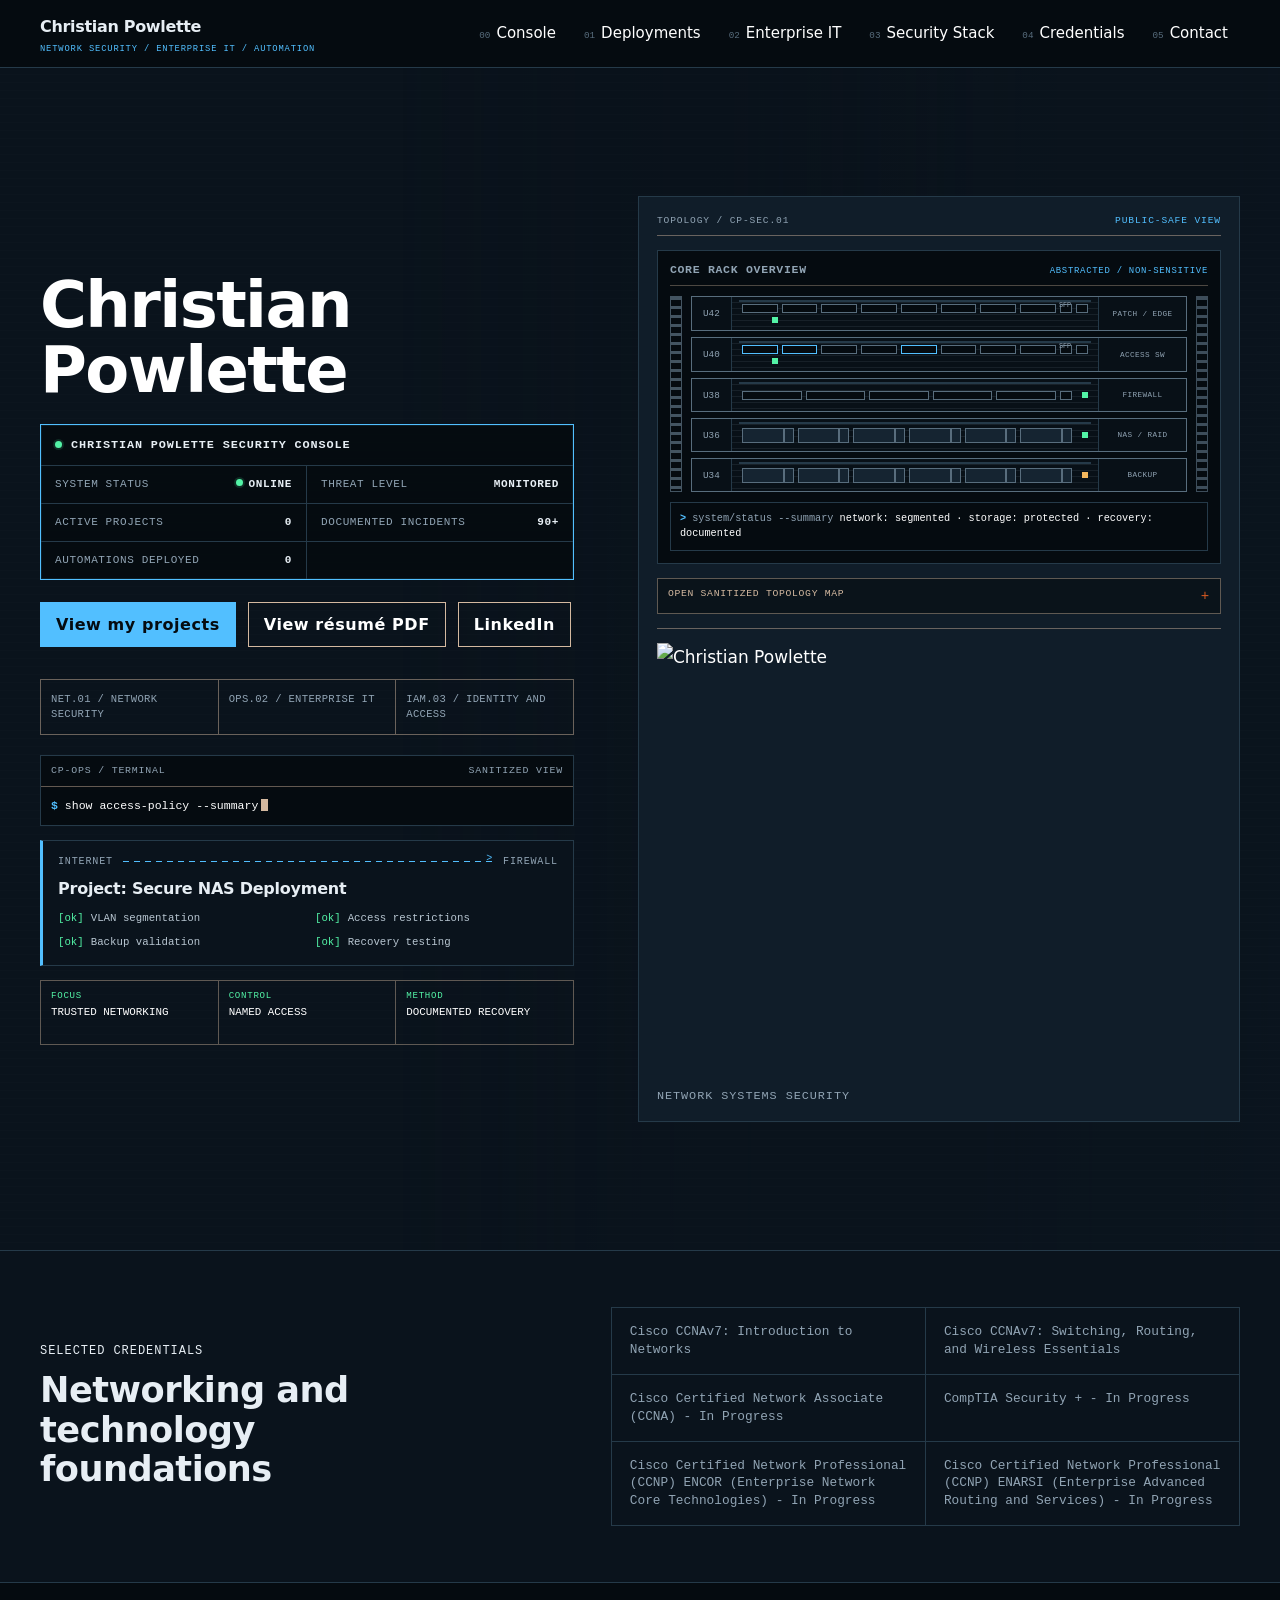
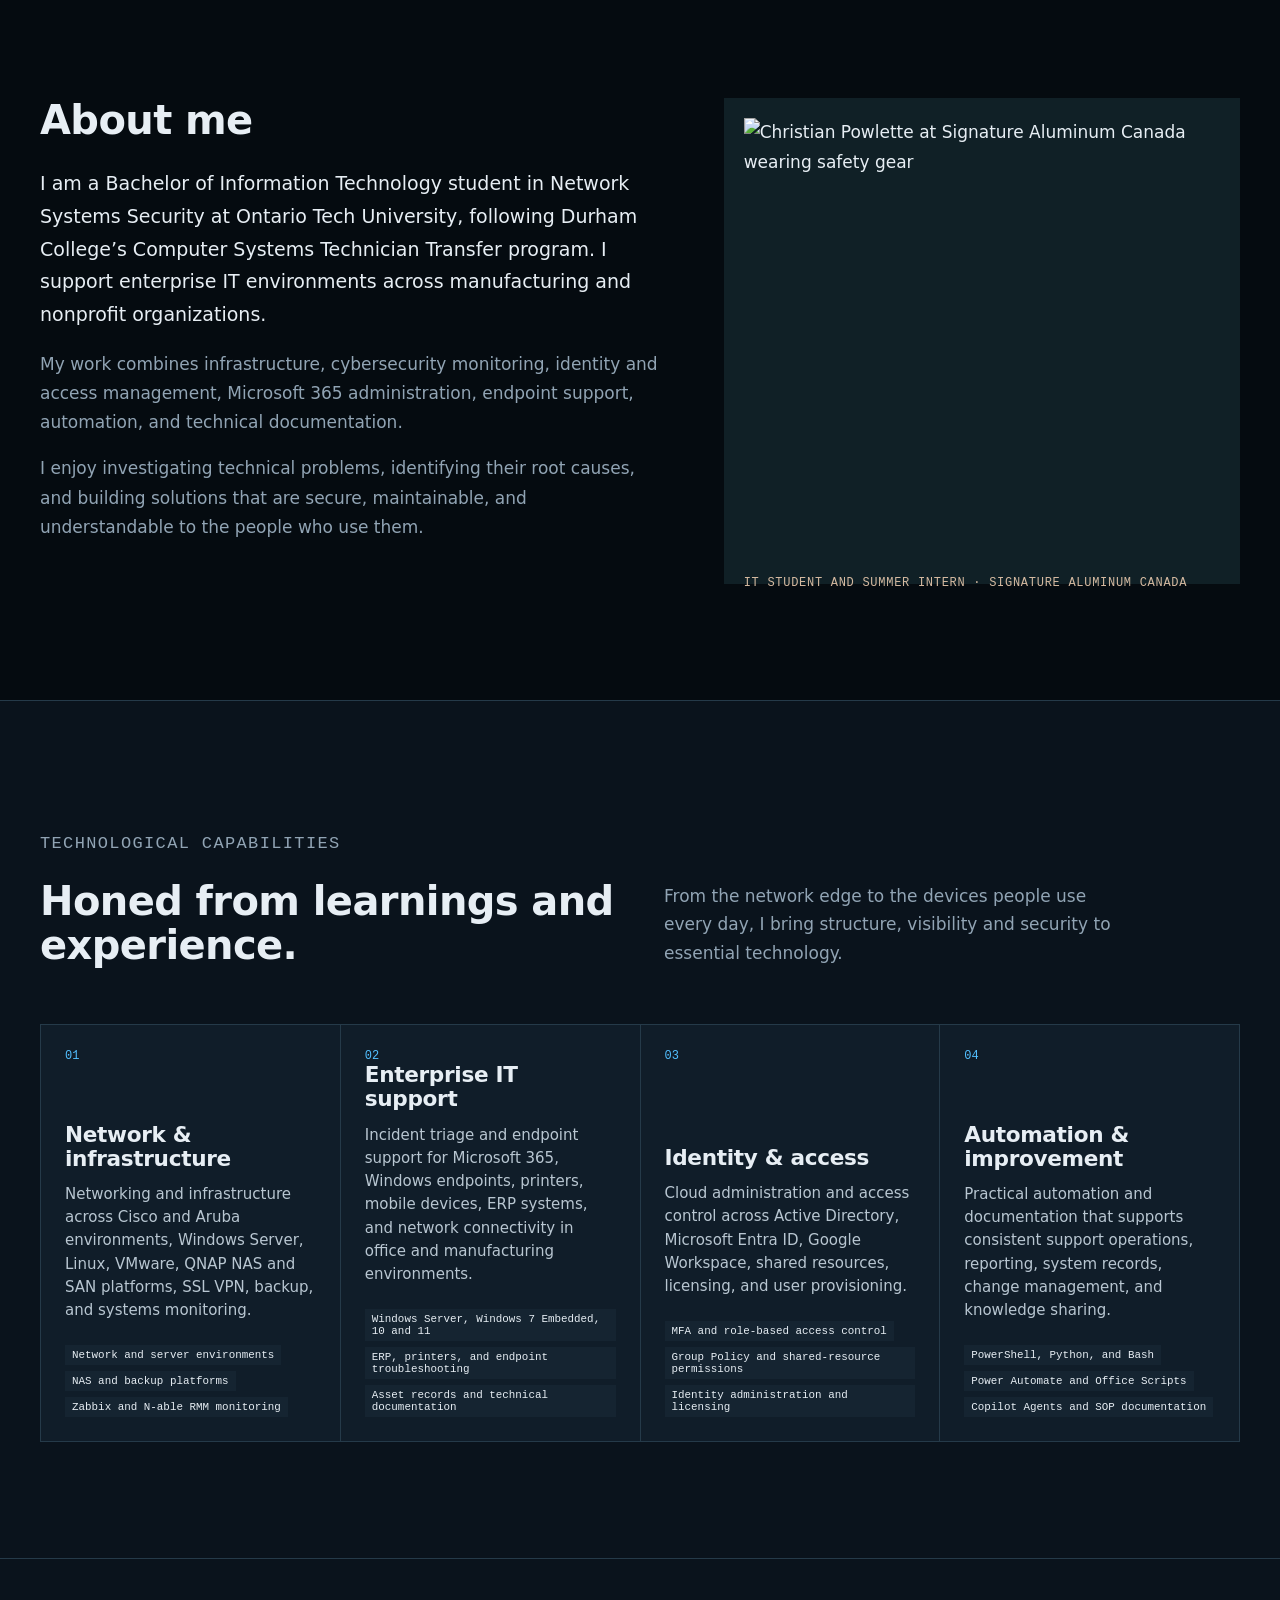
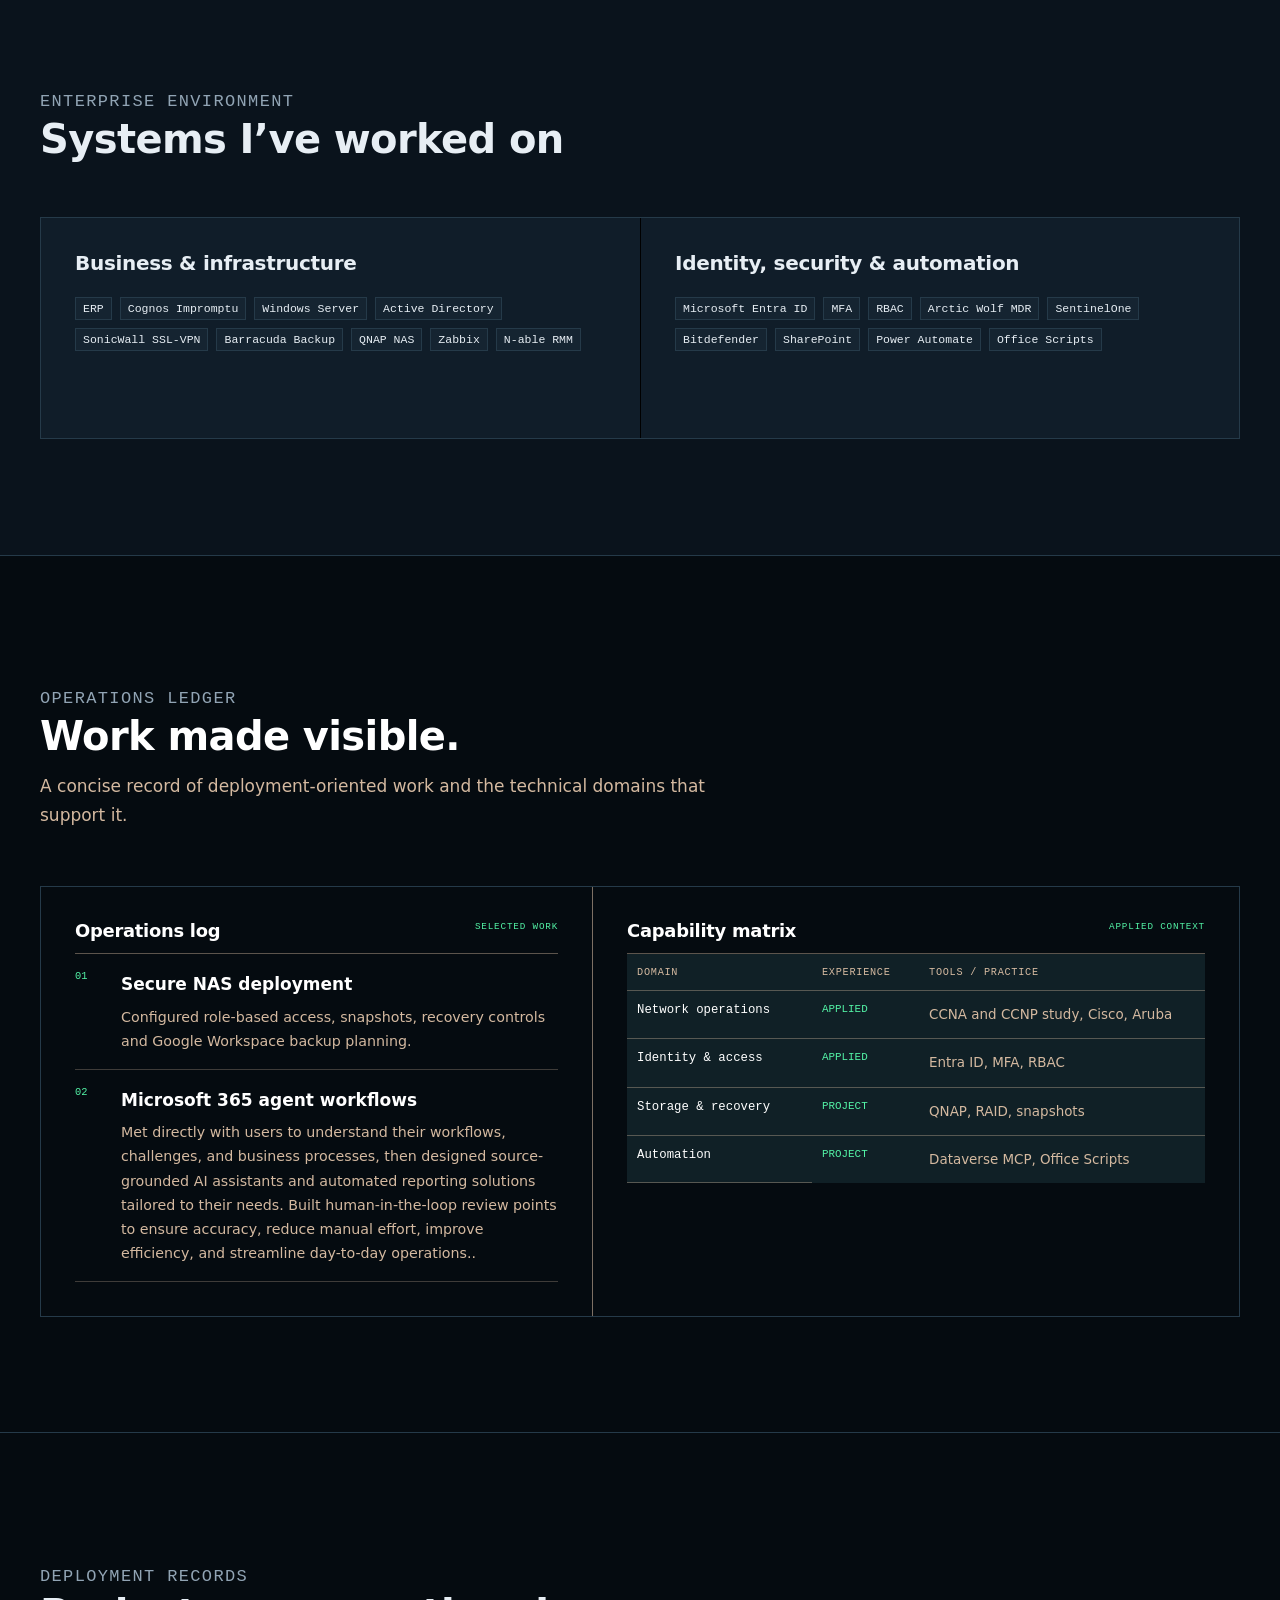
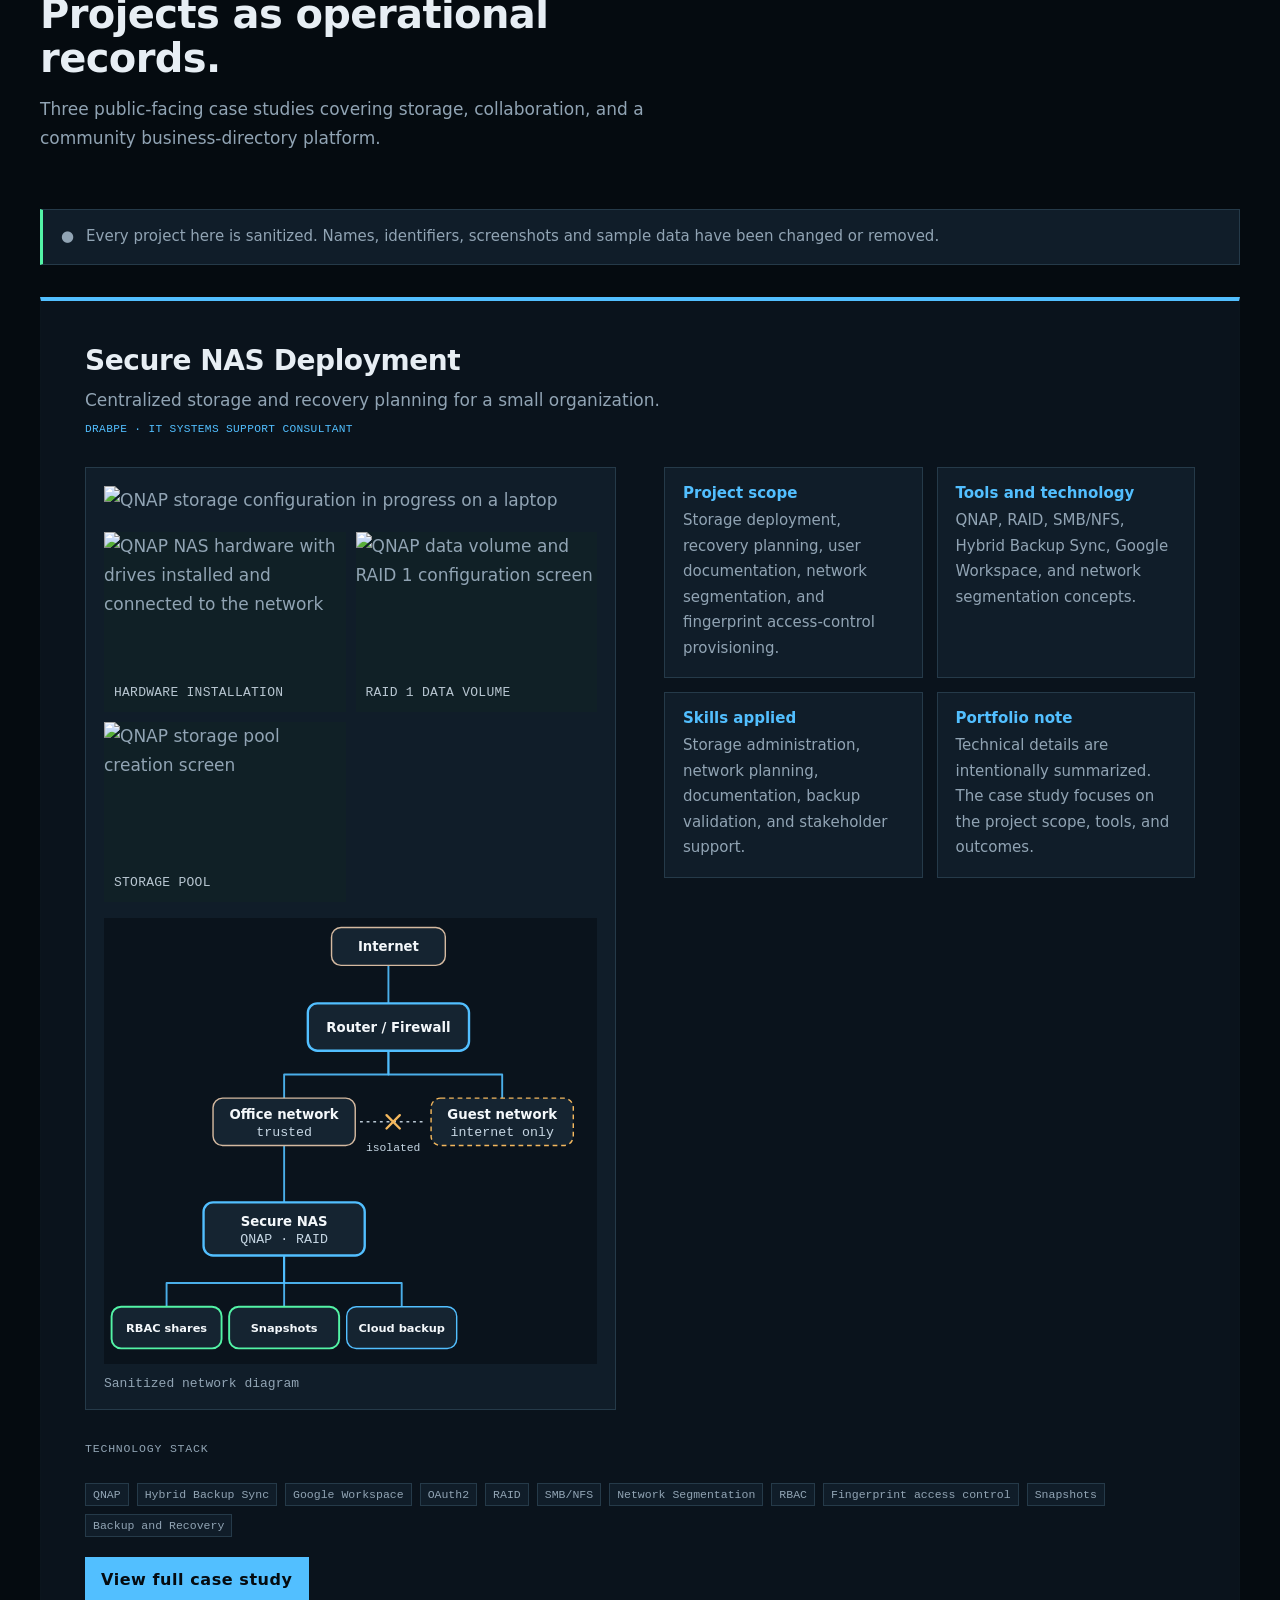
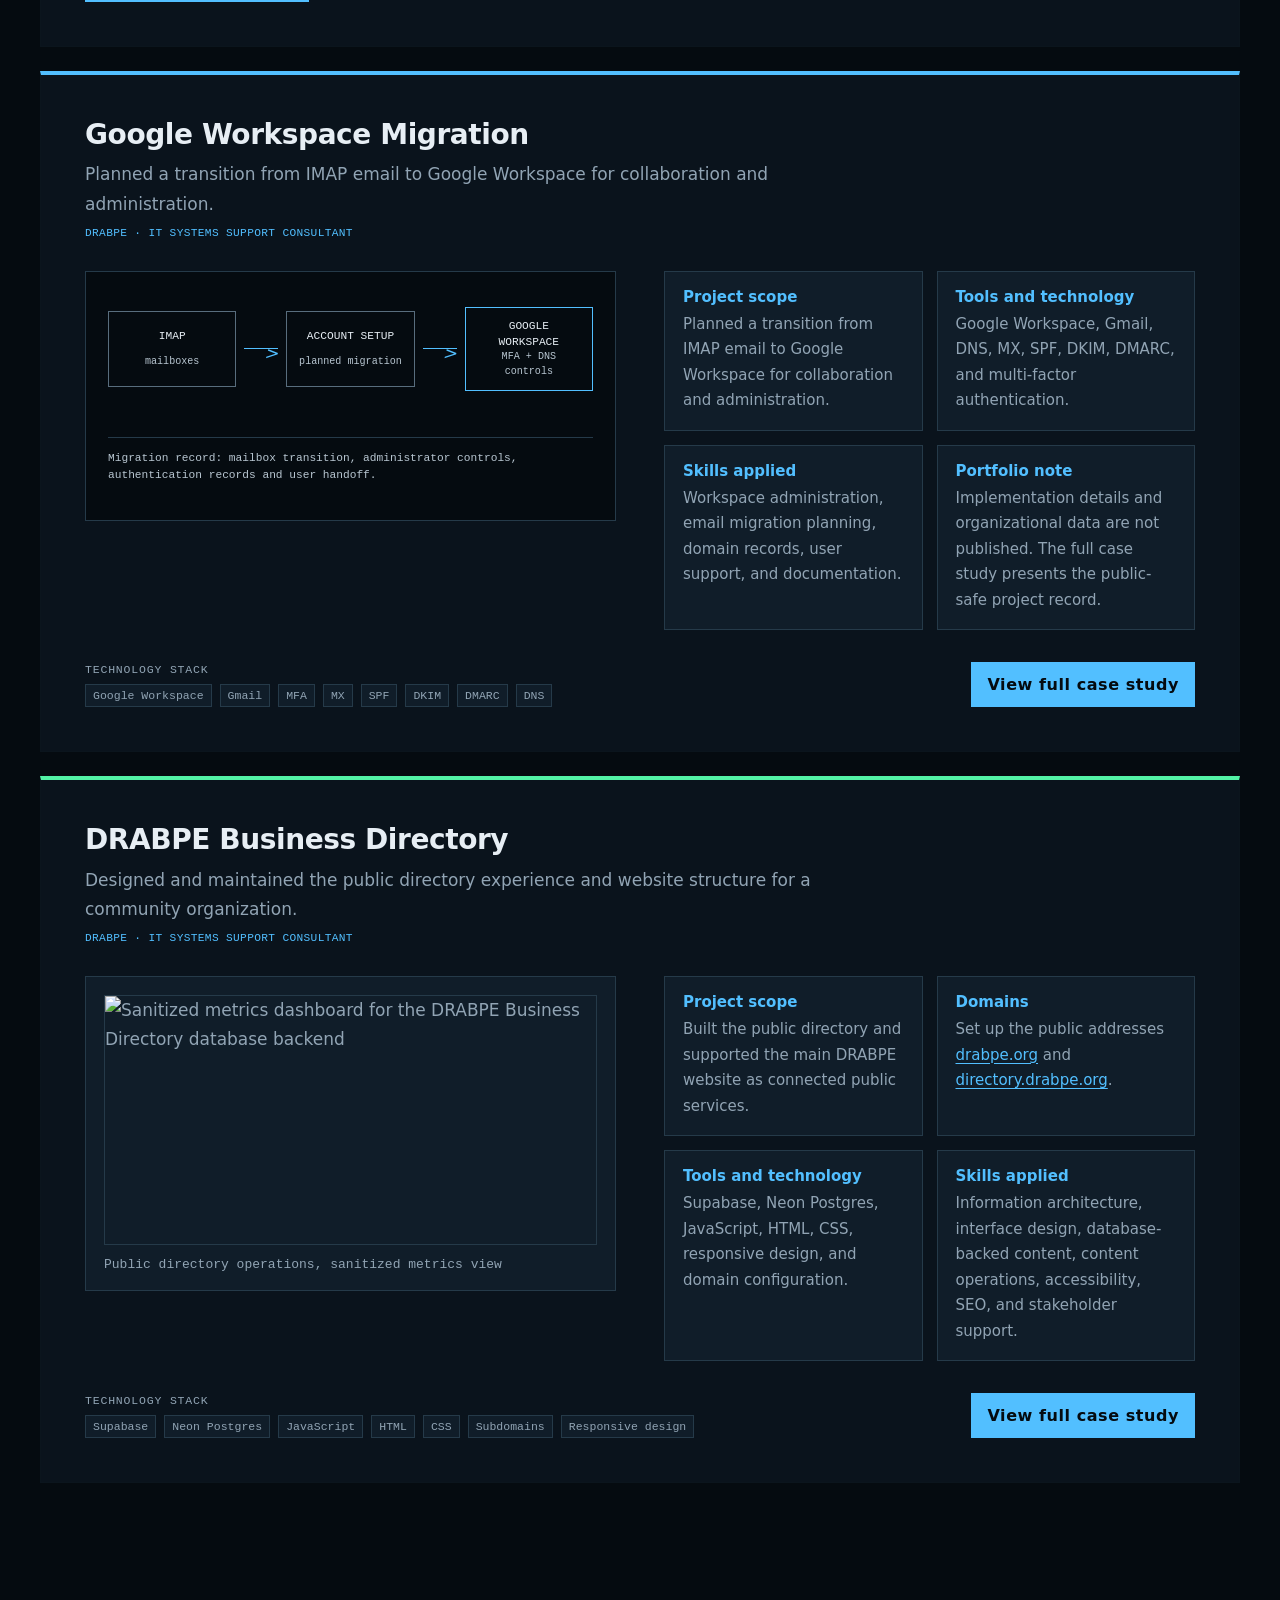
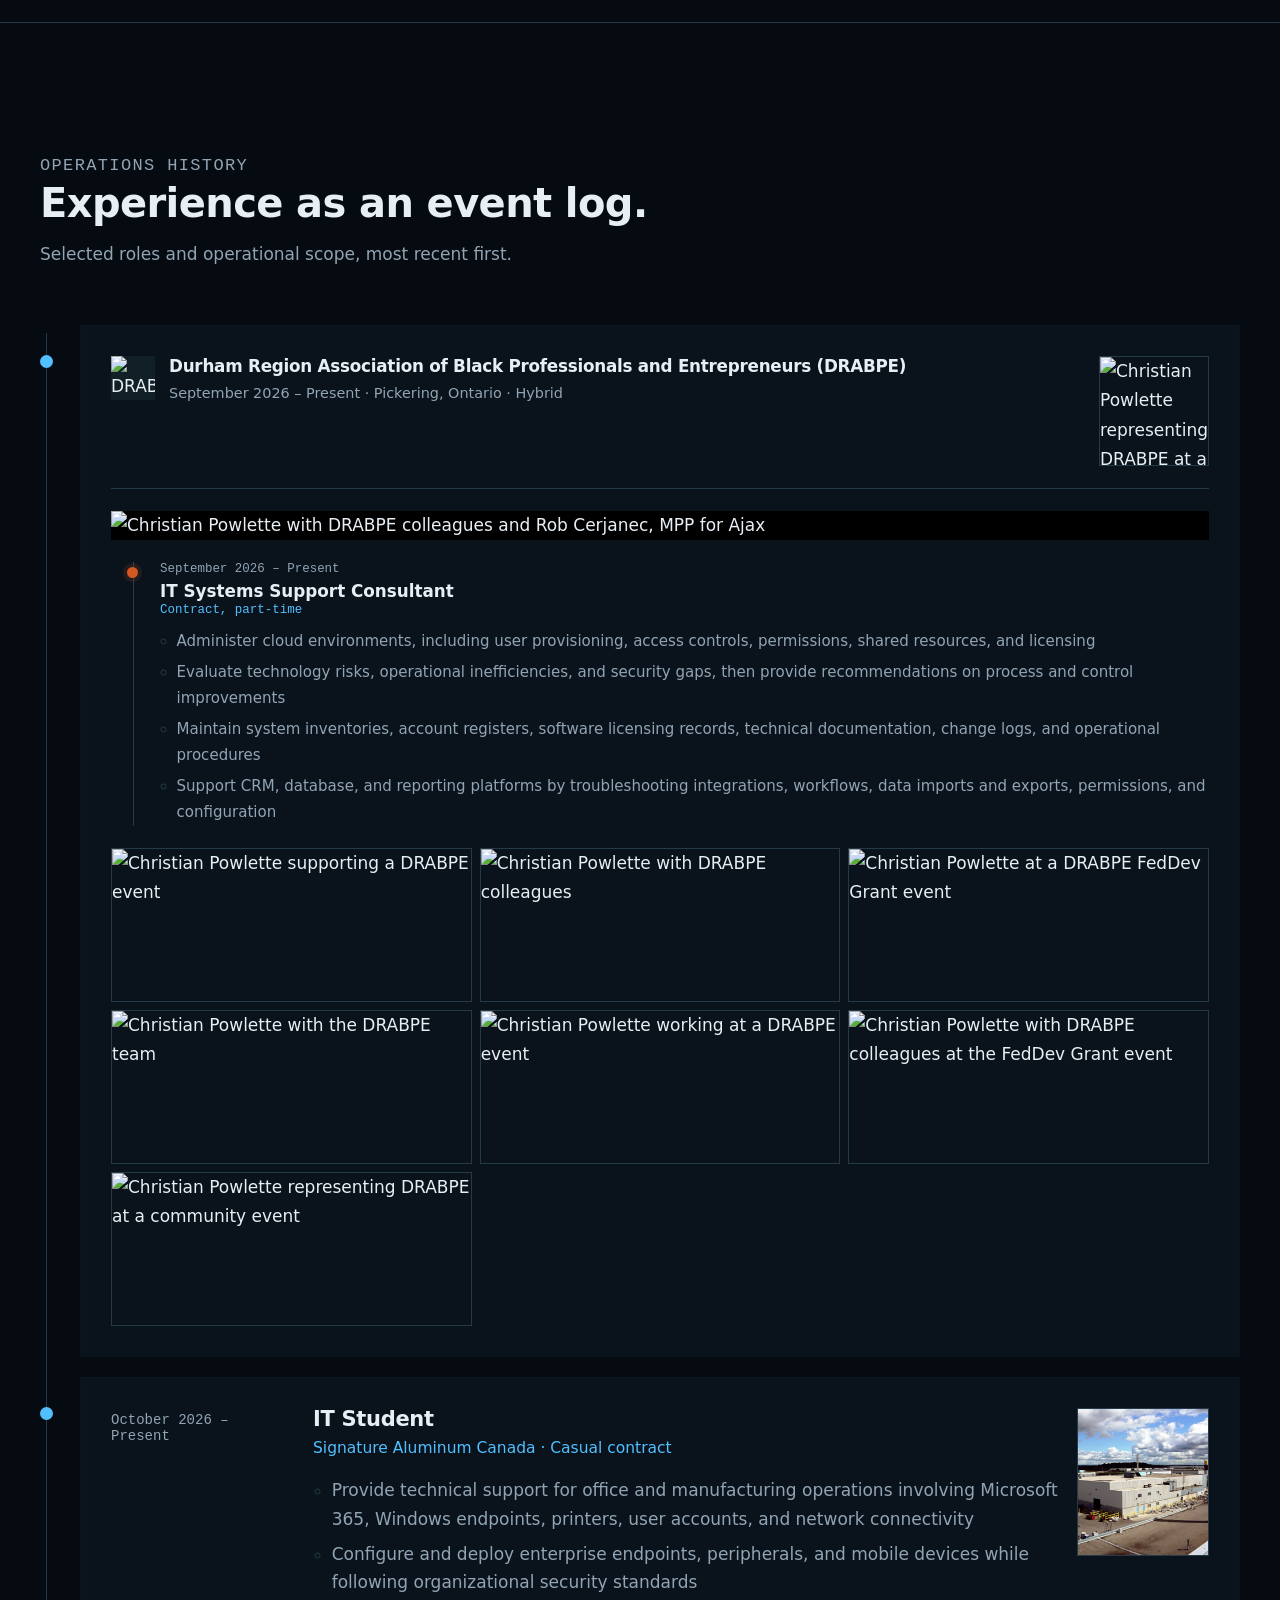
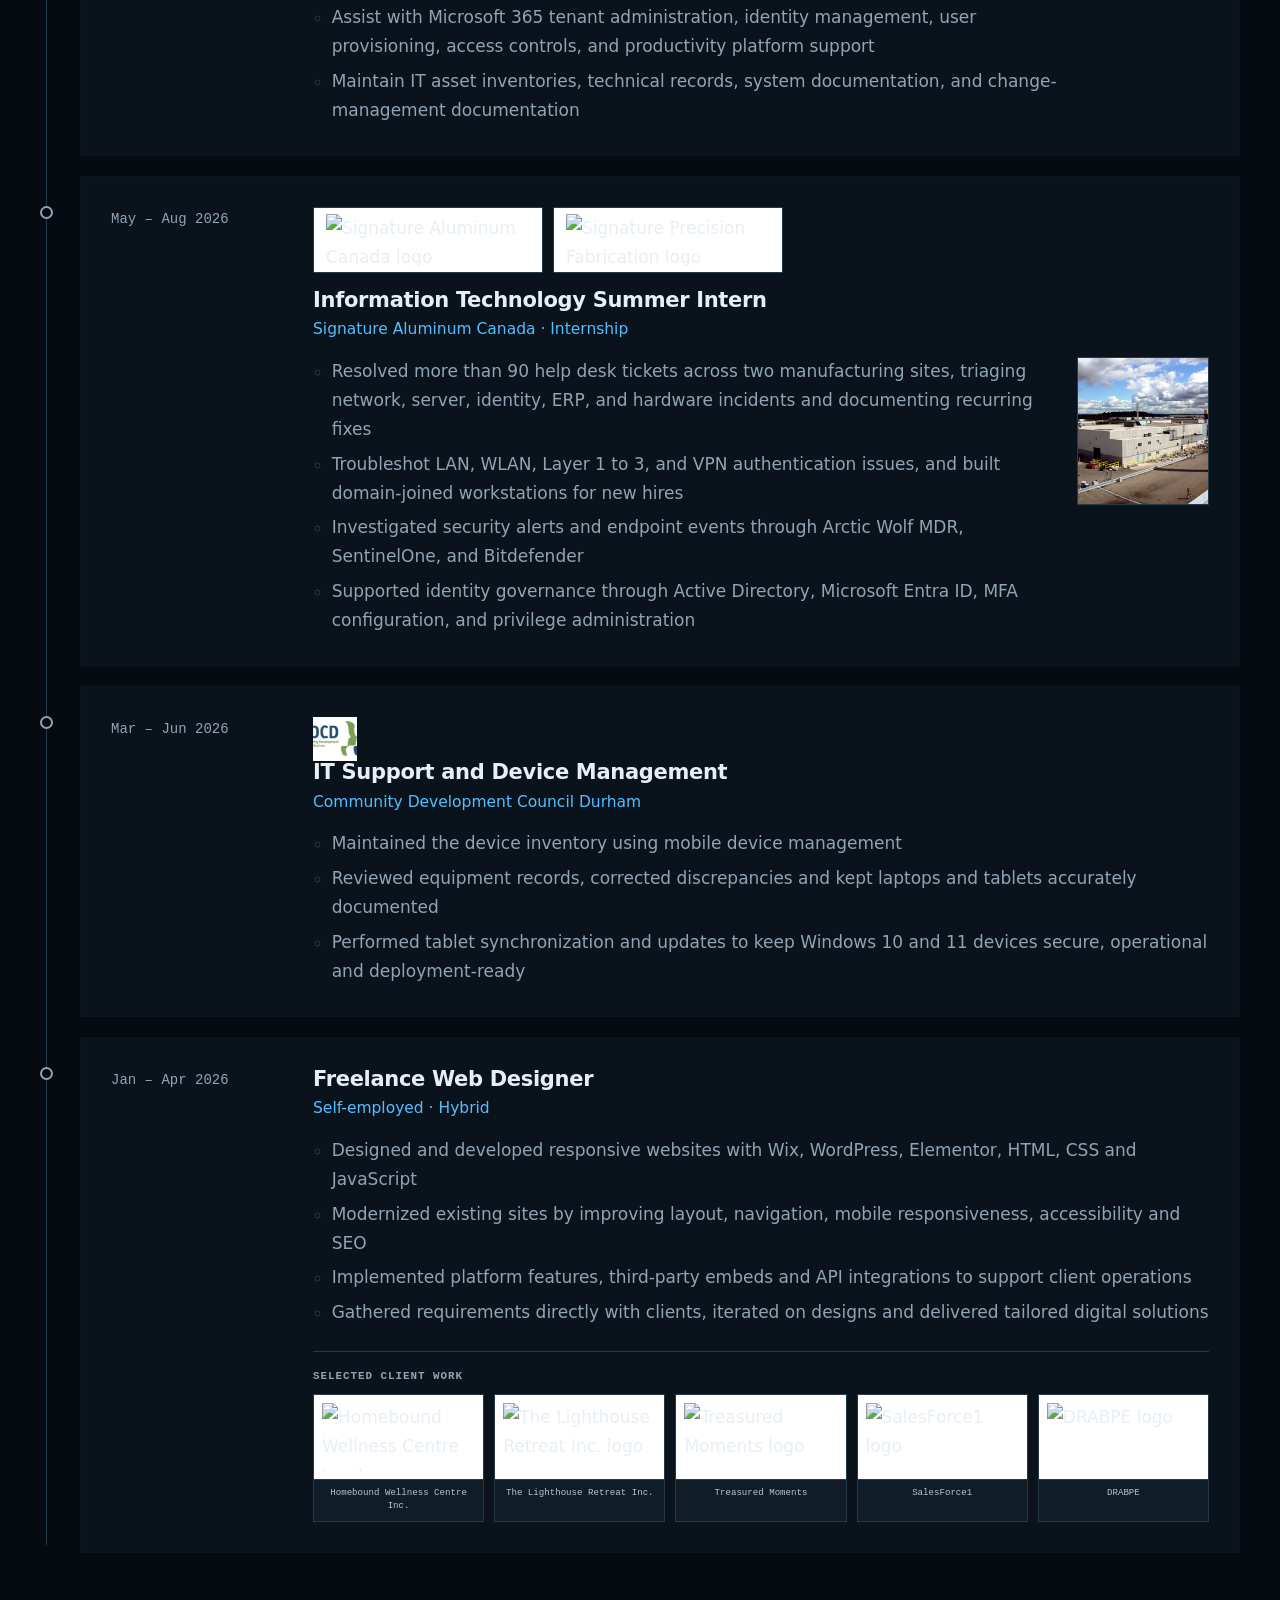
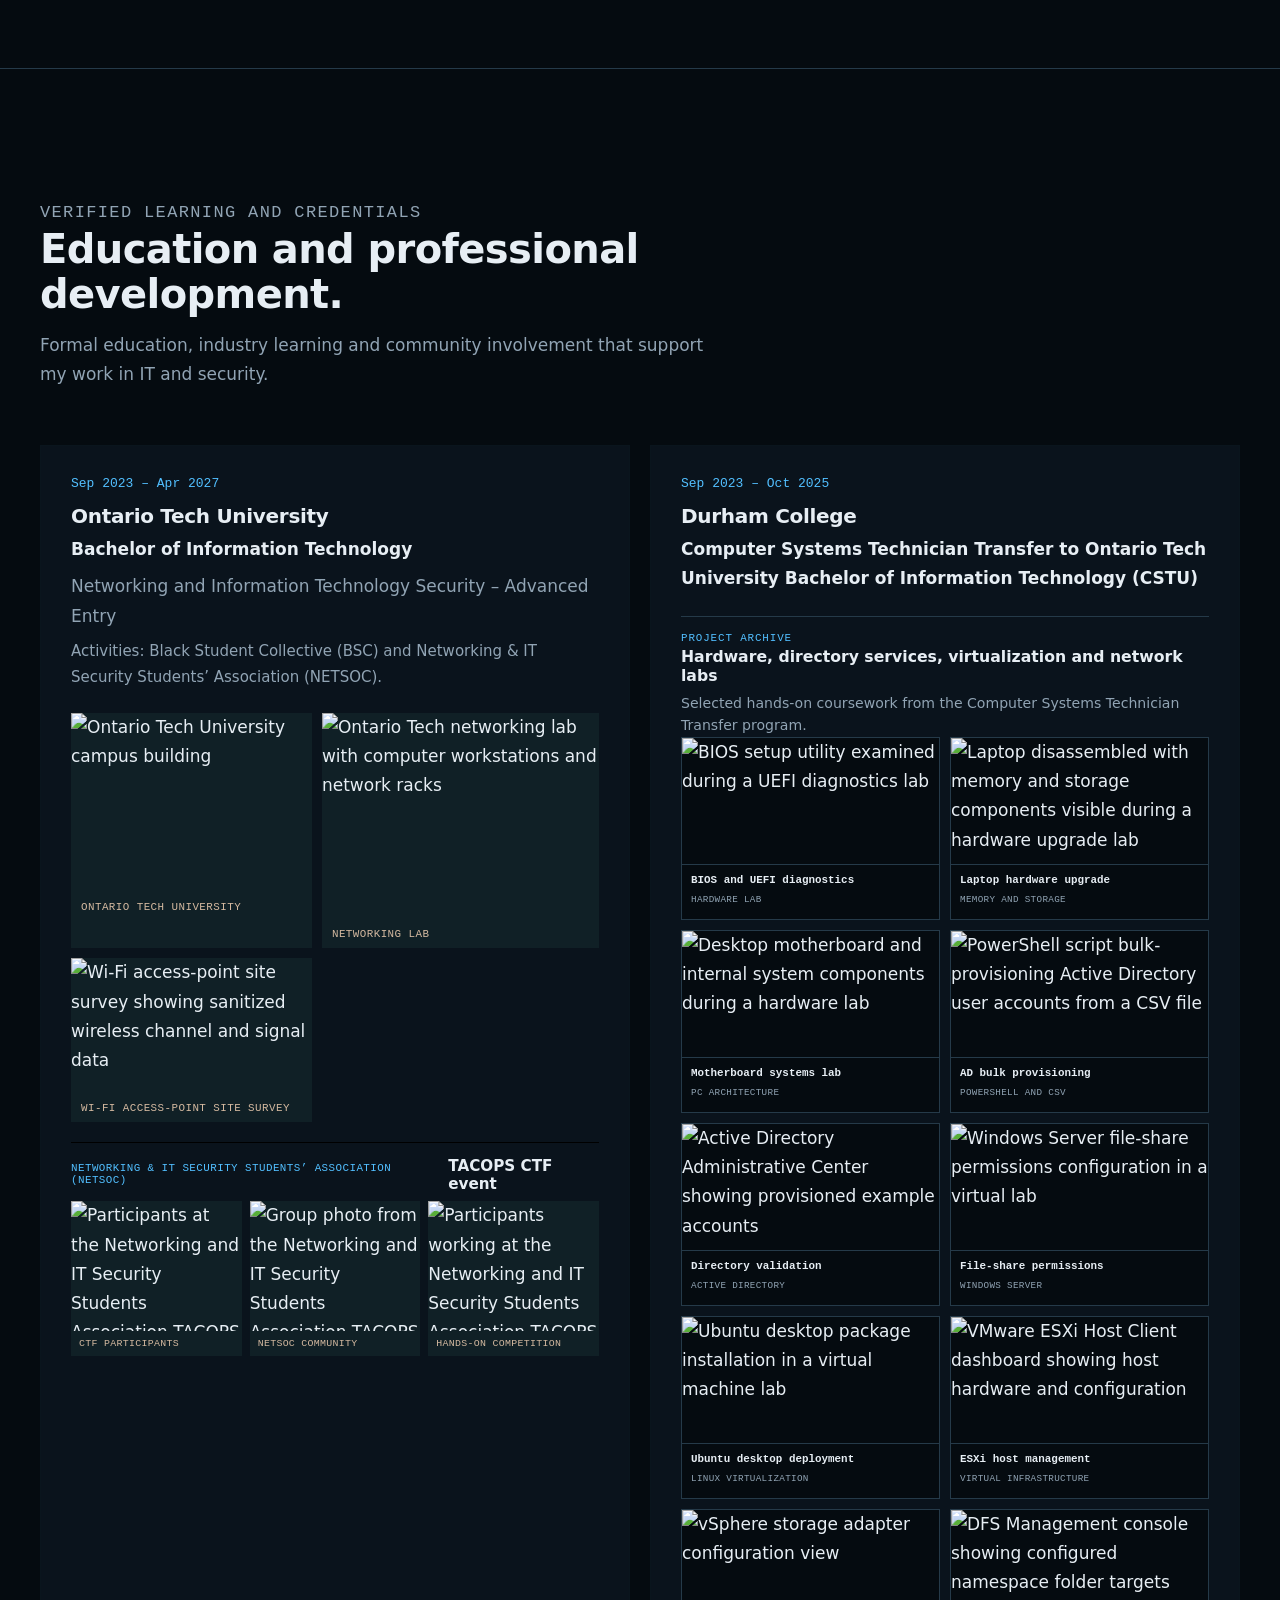
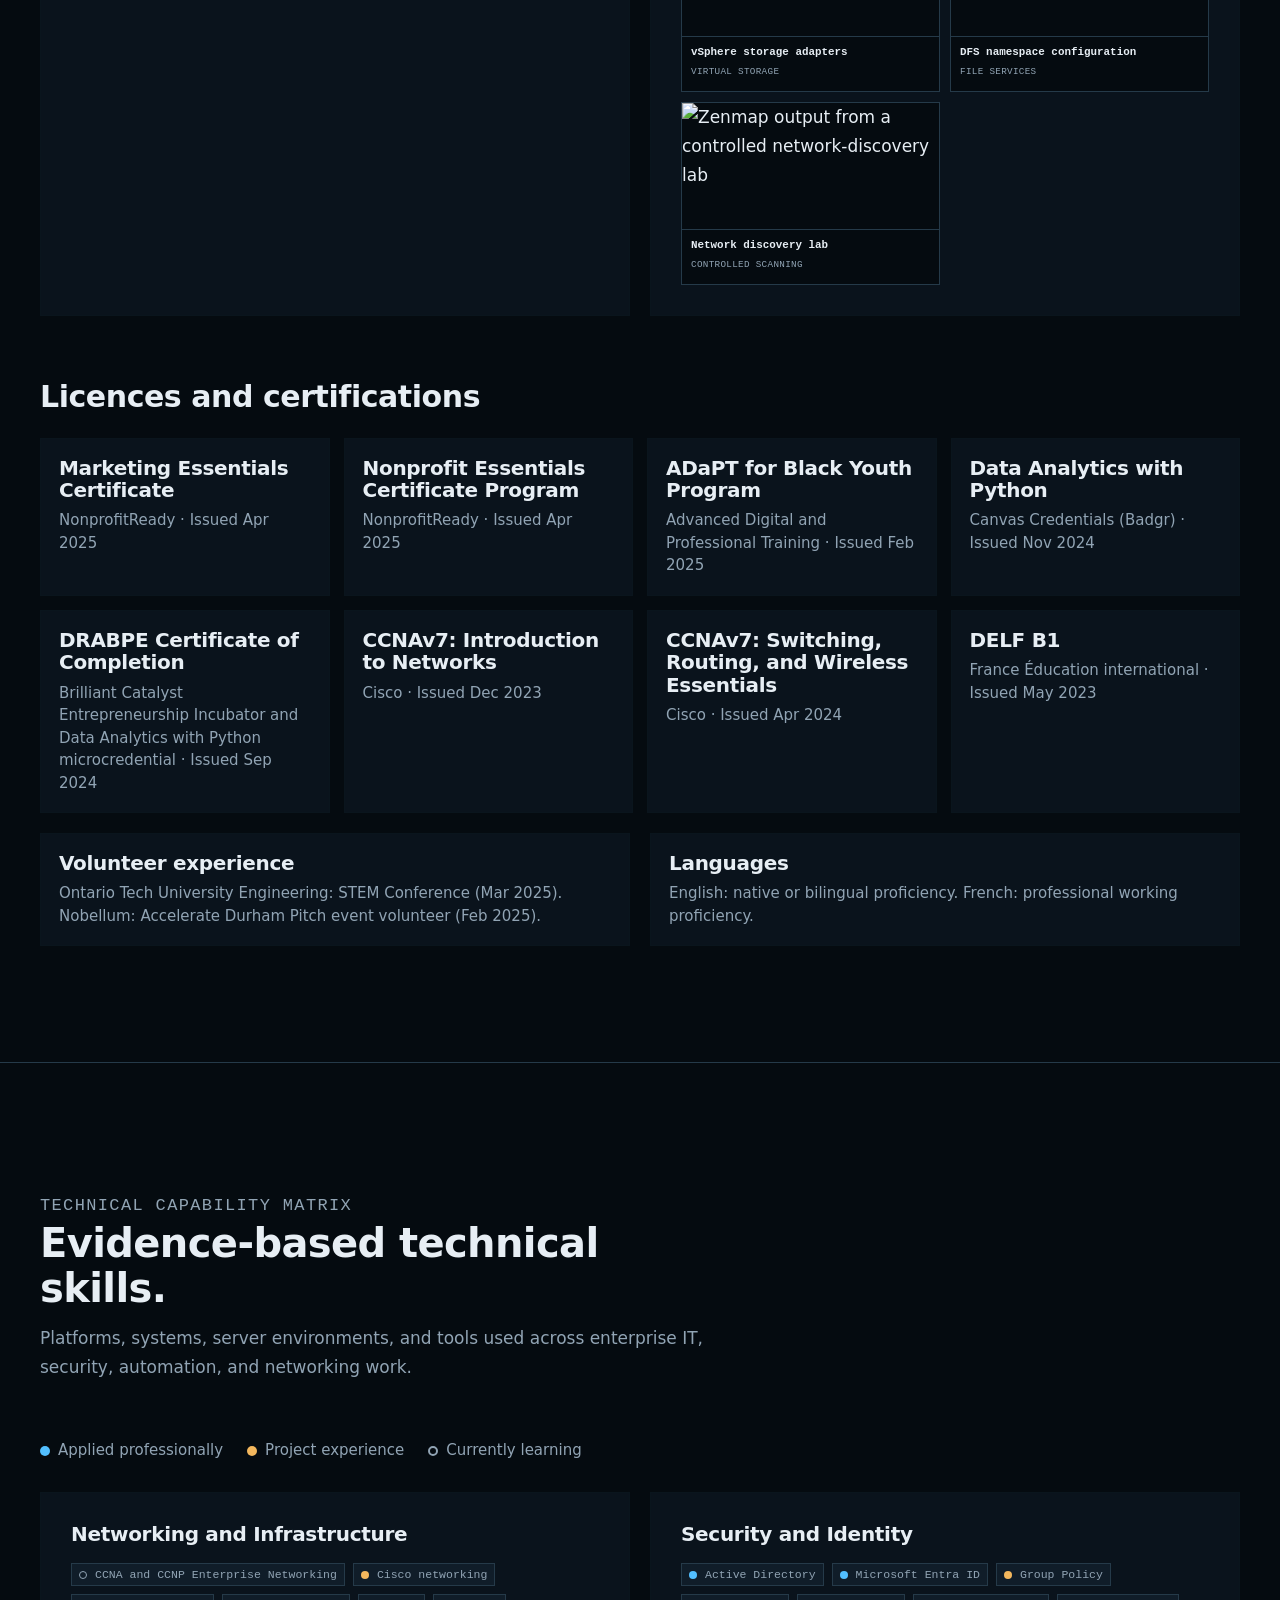
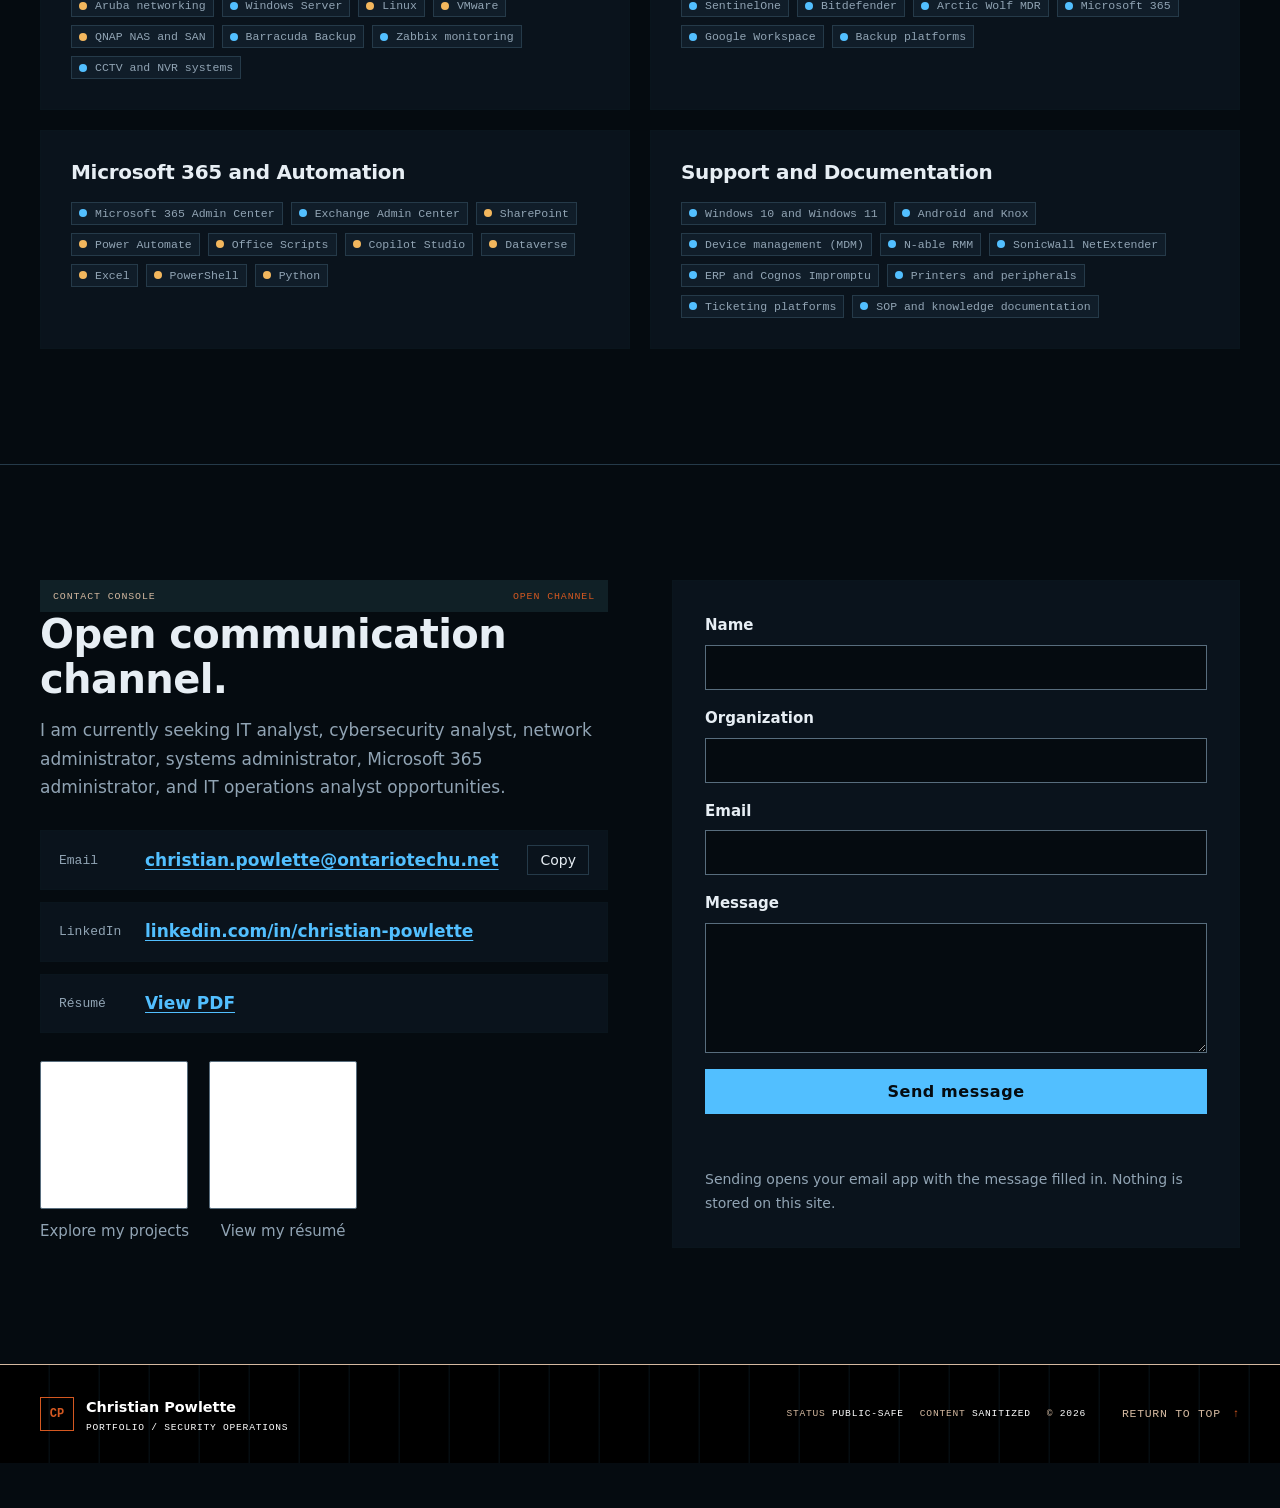
==== commit 45cdf869: "Remove DRABPE event photo" ====
--- a/index.html
+++ b/index.html
@@ -486,8 +486,7 @@
               <header class="organization-head">
                 <img class="organization-mark" src="assets/images/drabpe-logo.webp" alt="DRABPE logo">
                 <div><h3>Durham Region Association of Black Professionals and Entrepreneurs (DRABPE)</h3><p>September 2026 &ndash; Present &middot; Pickering, Ontario &middot; Hybrid</p></div>
-                <div class="organization-photos">
-                  <img class="experience-photo" src="assets/images/drabpe-professional-event.png" alt="Christian Powlette at a DRABPE professional event">
+                <div class="organization-photos organization-photos--single">
                   <img class="experience-photo secondary" src="assets/images/drabpe-event.jpg" alt="Christian Powlette representing DRABPE at a community event">
                 </div>
               </header>
--- a/assets/css/styles.css
+++ b/assets/css/styles.css
@@ -0,0 +1,1096 @@
+/* ==========================================================================
+   Christian Powlette - Portfolio
+   Tokens -> base -> layout -> components -> sections -> responsive -> print
+   ========================================================================== */
+
+:root {
+  /* Infrastructure operations palette */
+  --bg: #050b10;
+  --accent: #52bfff;
+  --mustard: #f3b75d;
+  --olive: #53f3a6;
+  --border: #253a49;
+  --text: #e7eef4;
+
+  /* Derived shades for contrast and UI balance */
+  --card: #0a131c;
+  --card-2: #101d29;
+  --accent-ink: #52bfff;
+  --accent-hover: #91d8ff;
+  --olive-ink: #53f3a6;
+  --muted: #91a4b4;
+  --ink-dark: #050b10;
+  --border-strong: #586d7d;
+
+  --font-sans: "Space Grotesk", "Segoe UI", system-ui, -apple-system, Aptos, Roboto, Arial, sans-serif;
+  --font-head: "Space Grotesk", "Segoe UI", system-ui, sans-serif;
+  --font-mono: "IBM Plex Mono", "Consolas", monospace;
+
+  --maxw: 1200px;
+  --gutter: clamp(20px, 4vw, 40px);
+  --section-y: clamp(64px, 9vw, 120px);
+  /* Deliberately squared geometry: this is an operations console, not a SaaS template. */
+  --r-lg: 2px;
+  --r-md: 2px;
+  --r-sm: 0;
+  --header-h: 68px;
+  color-scheme: dark;
+}
+
+*, *::before, *::after { box-sizing: border-box; }
+[hidden] { display: none !important; }
+html { scroll-behavior: smooth; scroll-padding-top: calc(var(--header-h) + 16px); -webkit-text-size-adjust: 100%; }
+body {
+  margin: 0;
+  padding-top: var(--header-h);
+  background: var(--bg);
+  color: var(--text);
+  font: 400 17px/1.65 var(--font-sans);
+  -webkit-font-smoothing: antialiased;
+}
+img, svg { max-width: 100%; display: block; }
+a { color: var(--accent-ink); text-underline-offset: 3px; }
+a:hover { color: var(--olive); }
+h1, h2, h3 { font-family: var(--font-head); font-weight: 600; line-height: 1.12; margin: 0; letter-spacing: -0.015em; }
+h4 { font-family: var(--font-sans); line-height: 1.2; margin: 0; }
+p { margin: 0 0 1em; }
+ul, ol { margin: 0; padding: 0; }
+
+:focus-visible { outline: 2px solid var(--accent-ink); outline-offset: 3px; border-radius: 4px; }
+
+.skip-link {
+  position: absolute; left: 12px; top: -60px; z-index: 100;
+  background: var(--accent); color: var(--ink-dark); padding: 10px 16px; border-radius: var(--r-sm); font-weight: 600;
+}
+.skip-link:focus { top: 12px; }
+
+.sr-only {
+  position: absolute; width: 1px; height: 1px; padding: 0; margin: -1px;
+  overflow: hidden; clip: rect(0 0 0 0); white-space: nowrap; border: 0;
+}
+
+.container { width: 100%; max-width: calc(var(--maxw) + var(--gutter) * 2); margin-inline: auto; padding-inline: var(--gutter); }
+.section { padding-block: var(--section-y); }
+.section + .section { border-top: 1px solid color-mix(in srgb, #102026 14%, transparent); }
+.section-head { max-width: 62ch; margin-bottom: clamp(32px, 5vw, 56px); }
+.section-head h2 { font-size: clamp(2rem, 4vw, 2.5rem); font-weight: 600; }
+.section-head p { color: var(--muted); margin: 14px 0 0; font-size: 1.0625rem; }
+.credential-spotlight { background: #d4b9a0; border-block: 1px solid #102026; }
+.credential-spotlight-inner { display: grid; grid-template-columns: minmax(0, .9fr) minmax(0, 1.1fr); gap: 32px 56px; align-items: center; padding-block: clamp(32px, 5vw, 56px); }
+.credential-spotlight .eyebrow { color: #102026; margin-bottom: 12px; }
+.credential-spotlight h2 { max-width: 16ch; font-size: clamp(1.7rem, 3vw, 2.2rem); }
+.credential-spotlight ul { display: grid; grid-template-columns: repeat(2, minmax(0, 1fr)); gap: 0; list-style: none; border-top: 1px solid color-mix(in srgb, #102026 45%, transparent); border-left: 1px solid color-mix(in srgb, #102026 45%, transparent); }
+.credential-spotlight li { padding: 15px 18px; border-right: 1px solid color-mix(in srgb, #102026 45%, transparent); border-bottom: 1px solid color-mix(in srgb, #102026 45%, transparent); font: 500 .8rem/1.4 var(--font-mono); }
+
+/* ---------- Infrastructure palette reconciliation ---------- */
+.section + .section { border-color: var(--border); }
+.credential-spotlight, .capability-section, .systems-section { background: #0a131c; color: var(--text); border-color: var(--border); }
+.credential-spotlight .eyebrow, .credential-spotlight h2 { color: var(--text); }
+.credential-spotlight ul, .credential-spotlight li { border-color: var(--border); }
+.credential-spotlight li { color: var(--muted); }
+.card { background: var(--card); border-color: var(--border); }
+@media (hover: hover) { .card:hover { border-color: var(--accent); background: #101d29; } }
+.capability-grid { border-color: var(--border); }
+.capability-card { background: #101d29; border-color: var(--border); }
+.capability-card p { color: var(--muted); }
+.capability-card li { background: #152431; color: var(--text); }
+.systems-panel { background: #101d29; }
+.systems-panel + .systems-panel { border-color: var(--border); }
+.systems-panel .chip, .chip { border-color: var(--border); background: #152431; color: var(--muted); }
+.confidential-note, .diagram-frame, .block, .callout, .table-wrap, .flow.horizontal li { border-color: var(--border); background: #101d29; color: var(--muted); }
+.diagram { --dg-node: #152431; --dg-stroke: #52bfff; --dg-text: #e7eef4; --dg-sub: #91a4b4; }
+.diagram .node.safe rect, .diagram .node.iot rect { stroke: #53f3a6; }
+.diagram .barrier-x { stroke: #f3b75d; }
+.project-grid { border-color: var(--border); }
+.project { border-color: var(--border); }
+.project::before, .capability-number, .eyebrow { color: #52bfff; }
+.footer-mark { border-color: #52bfff; color: #52bfff; }
+.site-footer { background: #050b10; border-color: var(--border); color: var(--muted); }
+.footer-identity, .footer-ledger strong { color: var(--text); }
+.footer-top { color: #52bfff; }
+
+/* ---------- Header / nav ---------- */
+.site-header {
+  position: fixed; inset: 0 0 auto; z-index: 50; height: var(--header-h);
+  background: #050b10;
+  border-bottom: 1px solid #253a49;
+  box-shadow: 0 1px 0 color-mix(in srgb, #52bfff 42%, transparent);
+}
+.site-header .container { height: 100%; display: flex; align-items: center; justify-content: space-between; gap: 16px; }
+.brand { display: inline-flex; align-items: center; gap: 12px; color: #ffffff; text-decoration: none; letter-spacing: -0.01em; }
+.brand-mark {
+  display: grid; place-items: center; width: 36px; height: 36px; border-radius: 0;
+  border: 1px solid #52bfff; color: #52bfff; font: 600 14px var(--font-mono); position: relative; overflow: hidden;
+}
+.brand-mark::after { content: ""; position: absolute; inset: 0; background: linear-gradient(115deg, transparent 44%, color-mix(in srgb, #d45821 72%, transparent) 50%, transparent 56%); transform: translateX(-140%); transition: transform .38s ease; }
+.brand:hover .brand-mark::after, .brand:focus-visible .brand-mark::after { transform: translateX(140%); }
+.brand-copy { display: grid; gap: 2px; }
+.brand-copy strong { font-size: .94rem; font-weight: 650; }
+.brand-copy small { color: #91a4b4; font: 500 .56rem var(--font-mono); letter-spacing: .1em; }
+.brand--wordmark { gap: 0; }
+.brand--wordmark .brand-copy { gap: 4px; }
+.brand--wordmark .brand-copy strong { color: #e7eef4; font-size: 1rem; font-weight: 700; letter-spacing: -.02em; }
+.brand--wordmark .brand-copy small { color: #52bfff; font-size: .55rem; letter-spacing: .095em; }
+.nav-list { display: flex; gap: 4px; list-style: none; }
+.nav-list a {
+  display: block; position: relative; padding: 8px 12px; border-radius: 0; color: #ffffff;
+  text-decoration: none; font-size: 0.9375rem; font-weight: 500; transition: color .18s ease, background-color .18s ease;
+}
+.nav-list a::after { content: ""; position: absolute; right: 12px; bottom: 4px; left: 12px; height: 1px; background: #52bfff; transform: scaleX(0); transform-origin: right; transition: transform .22s ease; }
+.nav-list a:hover, .nav-list a:focus-visible { color: #52bfff; background: color-mix(in srgb, #52bfff 9%, transparent); }
+.nav-list a:hover::after, .nav-list a:focus-visible::after, .nav-list a[aria-current="true"]::after { transform: scaleX(1); transform-origin: left; }
+.nav-list a[aria-current="true"] { color: #52bfff; }
+.nav-list a > span { margin-right: 6px; color: #586d7d; font: 500 .58rem var(--font-mono); }
+.nav-list a[aria-current="true"] > span { color: #53f3a6; }
+.nav-modal-head, .nav-modal-copy { display: none; }
+.node-status { display: inline-flex; align-items: center; gap: 7px; color: #91a4b4; font: 500 .59rem var(--font-mono); letter-spacing: .08em; white-space: nowrap; }
+.node-status i { width: 7px; height: 7px; border-radius: 50%; background: #53f3a6; box-shadow: 0 0 9px color-mix(in srgb, #53f3a6 68%, transparent); animation: node-pulse 2.5s ease-in-out infinite; }
+.nav-toggle {
+  display: none; align-items: center; gap: 10px; background: none; color: #ffffff;
+  border: 1px solid #d4b9a0; border-radius: 0; padding: 9px 14px; font: 500 0.9375rem var(--font-sans); cursor: pointer; transition: background-color .18s ease, color .18s ease;
+}
+.nav-toggle-bars { width: 16px; height: 10px; border-block: 2px solid currentColor; position: relative; }
+.nav-toggle-bars::after { content: ""; position: absolute; left: 0; right: 0; top: 50%; height: 2px; margin-top: -1px; background: currentColor; }
+.nav-toggle:hover, .nav-toggle:focus-visible, .nav-toggle[aria-expanded="true"] { color: #000000; background: #d4b9a0; }
+
+/* ---------- Buttons ---------- */
+.btn {
+  display: inline-flex; align-items: center; justify-content: center; gap: 8px;
+  min-height: 48px; padding: 12px 22px; border-radius: 0; border: 1px solid transparent;
+  font: 600 1rem var(--font-sans); text-decoration: none; cursor: pointer;
+  transition: background-color .15s, border-color .15s, color .15s;
+}
+.btn-primary { background: var(--accent); color: var(--ink-dark); }
+.btn-primary:hover { background: var(--accent-hover); color: var(--ink-dark); }
+.btn-ghost { background: transparent; color: var(--text); border-color: var(--border); }
+.btn-ghost { border-color: var(--border-strong); }
+.btn-ghost:hover { border-color: var(--accent-ink); color: var(--text); }
+.btn-row { display: flex; flex-wrap: wrap; gap: 12px; }
+
+/* ---------- Hero ---------- */
+.hero { padding-block: clamp(68px, 10vw, 128px); position: relative; overflow: hidden; background: #102026; color: #ffffff; isolation: isolate; }
+.hero::before {
+  content: ""; position: absolute; inset: 0; pointer-events: none; z-index: 0; opacity: .5;
+  background-image: linear-gradient(var(--border) 1px, transparent 1px), linear-gradient(90deg, var(--border) 1px, transparent 1px);
+  background-size: 56px 56px; opacity: .18;
+  -webkit-mask-image: linear-gradient(90deg, transparent 30%, #000000 100%);
+          mask-image: linear-gradient(90deg, transparent 30%, #000000 100%);
+}
+.hero::after { content: ""; position: absolute; inset: 0; pointer-events: none; z-index: 0; background: repeating-linear-gradient(0deg, transparent 0 7px, color-mix(in srgb, #ffffff 3%, transparent) 8px); opacity: .6; animation: field-scan 11s linear infinite; }
+.hero-network-field { position: absolute; inset: 0; pointer-events: none; z-index: 0; overflow: hidden; }
+.hero-network-field span { position: absolute; width: 8px; height: 8px; border: 1px solid #d4b9a0; border-radius: 50%; box-shadow: 0 0 0 5px color-mix(in srgb, #d4b9a0 8%, transparent), 0 0 18px color-mix(in srgb, #d45821 38%, transparent); animation: signal-pulse 3.6s ease-in-out infinite; }
+.hero-network-field span:nth-child(1) { left: 60%; top: 17%; }
+.hero-network-field span:nth-child(2) { left: 86%; top: 34%; animation-delay: 1.1s; }
+.hero-network-field span:nth-child(3) { left: 67%; top: 73%; animation-delay: 2.2s; }
+.hero-network-field i { position: absolute; height: 1px; transform-origin: left center; background: linear-gradient(90deg, color-mix(in srgb, #d4b9a0 62%, transparent), transparent); opacity: .72; }
+.hero-network-field i:nth-of-type(1) { left: 60%; top: 17%; width: 28%; transform: rotate(24deg); }
+.hero-network-field i:nth-of-type(2) { left: 60%; top: 17%; width: 30%; transform: rotate(64deg); }
+.hero-network-field i:nth-of-type(3) { left: 67%; top: 73%; width: 27%; transform: rotate(-22deg); }
+.hero-grid { position: relative; z-index: 1; display: grid; grid-template-columns: minmax(0, .94fr) minmax(390px, 1.06fr); gap: clamp(32px, 5vw, 72px); align-items: center; }
+.hero h1 { font-size: clamp(2.75rem, 6.4vw, 4rem); font-weight: 600; letter-spacing: -0.025em; line-height: 1.02; }
+.eyebrow { display: flex; align-items: center; gap: 9px; margin: 0 0 16px; color: #d45821; font: 500 .75rem var(--font-mono); letter-spacing: .08em; text-transform: uppercase; }
+.hero-title { margin: 20px 0 0; color: #d4b9a0; font: 500 clamp(1.1rem, 2vw, 1.45rem)/1.2 var(--font-sans); letter-spacing: -.015em; }
+.hero-lead { margin: 24px 0 32px; color: #ffffff; font-size: 1.125rem; max-width: 56ch; }
+.hero-lead strong { color: #ffffff; font-weight: 600; }
+.hero .btn-ghost { border-color: #d4b9a0; color: #ffffff; }
+.hero .btn-ghost:hover { border-color: #ffffff; color: #ffffff; }
+.hero-ledger { display: grid; grid-template-columns: repeat(3, minmax(0, 1fr)); margin-top: 32px; border-top: 1px solid color-mix(in srgb, #d4b9a0 48%, transparent); border-left: 1px solid color-mix(in srgb, #d4b9a0 48%, transparent); }
+.hero-ledger span { padding: 12px 10px; border-right: 1px solid color-mix(in srgb, #d4b9a0 48%, transparent); border-bottom: 1px solid color-mix(in srgb, #d4b9a0 48%, transparent); color: #d4b9a0; font: 400 .66rem/1.45 var(--font-mono); letter-spacing: .03em; text-transform: uppercase; }
+.terminal-strip { margin: 20px 0 0; border: 1px solid color-mix(in srgb, #d4b9a0 55%, transparent); background: #000000; color: #ffffff; font: 400 .72rem/1.55 var(--font-mono); }
+.terminal-title { display: flex; justify-content: space-between; gap: 12px; padding: 7px 10px; border-bottom: 1px solid color-mix(in srgb, #d4b9a0 45%, transparent); color: #d4b9a0; font-size: .62rem; letter-spacing: .08em; text-transform: uppercase; }
+.terminal-strip p { min-height: 1.55em; margin: 0; padding: 10px; color: #ffffff; }
+.terminal-prompt { color: #d45821; font-weight: 600; }
+.terminal-cursor { display: inline-block; width: .58em; height: 1em; margin-left: 3px; vertical-align: -.16em; background: #d4b9a0; animation: terminal-blink 1s steps(2, start) infinite; }
+.hero-status { display: grid; grid-template-columns: repeat(3, minmax(0, 1fr)); margin: 14px 0 0; padding: 0; list-style: none; border-top: 1px solid color-mix(in srgb, #d4b9a0 42%, transparent); border-left: 1px solid color-mix(in srgb, #d4b9a0 42%, transparent); }
+.hero-status li { min-height: 64px; padding: 9px 10px; border-right: 1px solid color-mix(in srgb, #d4b9a0 42%, transparent); border-bottom: 1px solid color-mix(in srgb, #d4b9a0 42%, transparent); }
+.hero-status span { display: block; color: #d45821; font: 500 .57rem var(--font-mono); letter-spacing: .08em; }
+.hero-status strong { display: block; margin-top: 5px; color: #ffffff; font: 500 .68rem/1.25 var(--font-mono); text-transform: uppercase; }
+.hero-visual { position: relative; display: grid; grid-template-columns: minmax(0, 1fr) 142px; gap: 14px; padding: clamp(12px, 2vw, 18px); background: color-mix(in srgb, #ffffff 6%, #102026); border: 1px solid color-mix(in srgb, #d4b9a0 55%, transparent); border-radius: 0; box-shadow: 14px 14px 0 color-mix(in srgb, #000000 32%, transparent); }
+.hero-visual-head { grid-column: 1 / -1; display: flex; justify-content: space-between; gap: 12px; padding-bottom: 9px; border-bottom: 1px solid color-mix(in srgb, #d4b9a0 45%, transparent); color: #d4b9a0; font: 500 .6rem var(--font-mono); letter-spacing: .09em; }
+.hero-visual-head span:last-child { color: #d45821; text-align: right; }
+.rack-console { grid-column: 1 / -1; padding: 12px; border: 1px solid color-mix(in srgb, #d4b9a0 45%, transparent); background: #000000; }
+.rack-console-head { display: flex; align-items: baseline; justify-content: space-between; gap: 12px; padding-bottom: 9px; border-bottom: 1px solid color-mix(in srgb, #d4b9a0 35%, transparent); }
+.rack-console-head h2 { margin: 0; color: #ffffff; font: 600 .72rem var(--font-mono); letter-spacing: .06em; text-transform: uppercase; }
+.rack-console-head span { color: #d45821; font: 500 .56rem var(--font-mono); letter-spacing: .08em; text-align: right; }
+.rack-layout { display: grid; grid-template-columns: 10px minmax(0, 1fr); gap: 9px; margin-top: 10px; }
+.rack-rail { border: 1px solid color-mix(in srgb, #d4b9a0 58%, transparent); background: repeating-linear-gradient(to bottom, #d4b9a0 0 3px, transparent 3px 9px); opacity: .75; }
+.rack-units { display: grid; gap: 5px; }
+.rack-unit { display: grid; grid-template-columns: 35px minmax(0, 1fr) 52px; min-height: 28px; border: 1px solid color-mix(in srgb, #d4b9a0 42%, transparent); }
+.rack-unit > span { display: grid; place-items: center; border-right: 1px solid color-mix(in srgb, #d4b9a0 35%, transparent); color: #d45821; font: 500 .58rem var(--font-mono); }
+.rack-unit em { display: grid; place-items: center; border-left: 1px solid color-mix(in srgb, #d4b9a0 35%, transparent); color: #d4b9a0; font: 500 .5rem var(--font-mono); font-style: normal; letter-spacing: .05em; }
+.rack-face { display: grid; align-items: center; gap: 3px; padding: 6px; }
+.rack-face.ports { grid-template-columns: repeat(10, minmax(0, 1fr)) 8px; }
+.rack-face.firewall { grid-template-columns: repeat(6, minmax(0, 1fr)) 8px; }
+.rack-face.bays { grid-template-columns: repeat(6, minmax(0, 1fr)) 8px; }
+.rack-face i { display: block; height: 7px; border: 1px solid #d4b9a0; background: #102026; }
+.rack-face.bays i { height: 12px; background: color-mix(in srgb, #d4b9a0 14%, #102026); }
+.rack-face b { display: block; width: 6px; height: 6px; justify-self: end; background: #d45821; box-shadow: 0 0 9px color-mix(in srgb, #d45821 66%, transparent); animation: rack-led 2.4s steps(2, start) infinite; }
+.rack-face b.warn { background: #d4b9a0; animation-delay: .7s; }
+.rack-terminal { margin: 10px 0 0; padding: 8px 9px; border: 1px solid color-mix(in srgb, #d4b9a0 38%, transparent); color: #d4b9a0; font: 400 .64rem/1.5 var(--font-mono); }
+.rack-terminal > span { color: #d45821; font-weight: 600; }
+.rack-terminal strong { color: #ffffff; font-weight: 500; }
+.hero-topology { grid-column: 1 / -1; border: 1px solid color-mix(in srgb, #d4b9a0 42%, transparent); background: color-mix(in srgb, #000000 36%, transparent); }
+.hero-topology summary { display: flex; justify-content: space-between; gap: 12px; padding: 9px 10px; color: #d4b9a0; cursor: pointer; font: 500 .61rem var(--font-mono); letter-spacing: .07em; text-transform: uppercase; }
+.hero-topology summary span { color: #d45821; font-size: .88rem; transition: transform .18s ease; }
+.hero-topology[open] summary { border-bottom: 1px solid color-mix(in srgb, #d4b9a0 35%, transparent); }
+.hero-topology[open] summary span { transform: rotate(45deg); }
+.hero-topology .diagram { display: block; width: calc(100% - 20px); margin: 10px; }
+.hero-portrait { margin: 0; }
+.hero-portrait img { width: 100%; height: clamp(250px, 29vw, 350px); object-fit: cover; object-position: center 22%; display: block; }
+.hero-evidence { grid-column: 1 / -1; grid-row: auto; display: grid; grid-template-columns: 120px minmax(0, 1fr); gap: 12px; align-items: center; border-top: 1px solid color-mix(in srgb, #d4b9a0 45%, transparent); padding-top: 12px; }
+.hero-evidence img { height: 104px; min-height: 0; max-height: none; object-position: center 20%; filter: saturate(.78) contrast(1.04); }
+.hero-evidence figcaption { display: block; padding: 0; line-height: 1.4; }
+.hero-evidence figcaption span { display: block; }
+.hero-evidence figcaption span + span { margin-top: 4px; }
+.hero-portrait figcaption { display: flex; justify-content: space-between; gap: 12px; padding: 11px 0; color: #d4b9a0; font: 400 .67rem var(--font-mono); text-transform: uppercase; letter-spacing: .06em; }
+.hero-portrait figcaption span:first-child { color: #d45821; }
+.hero-visual .diagram { --dg-node: #102026; --dg-stroke: #d4b9a0; --dg-text: #ffffff; --dg-sub: #d4b9a0; }
+.hero-visual .diagram .node.core rect { stroke: var(--accent); }
+.hero-visual .diagram .node.safe rect { stroke: var(--mustard); }
+.hero-visual .diagram .node.access rect { fill: #ffffff; stroke: var(--accent); }
+.hero-visual .diagram .node.access text { fill: var(--olive); }
+.hero-visual .diagram .node.iot rect { stroke: #ffffff; }
+.hero-visual .diagram .node.peripheral rect { stroke: var(--mustard); }
+.hero-visual .diagram .barrier-x { stroke: var(--mustard); }
+.hero-visual .diagram [data-topology-node] { cursor: pointer; }
+.hero-visual .diagram [data-topology-node]:focus { outline: none; }
+.hero-visual .diagram [data-topology-node]:focus rect, .hero-visual .diagram [data-topology-node]:hover rect, .hero-visual .diagram [data-topology-node].is-selected rect { fill: color-mix(in srgb, #d4b9a0 22%, #102026); stroke: #ffffff; stroke-width: 2.5; }
+.topology-inspector { margin: 10px; padding: 10px; border: 1px solid color-mix(in srgb, #d4b9a0 45%, transparent); background: #000000; color: #ffffff; font: 400 .7rem/1.55 var(--font-mono); }
+.topology-inspector > div { display: flex; justify-content: space-between; gap: 12px; padding-bottom: 6px; border-bottom: 1px solid color-mix(in srgb, #d4b9a0 35%, transparent); color: #d4b9a0; font-size: .6rem; letter-spacing: .08em; text-transform: uppercase; }
+.topology-inspector p { margin: 9px 0 2px; color: #ffffff; font-weight: 600; }
+.topology-inspector code { display: block; color: #d4b9a0; overflow-wrap: anywhere; }
+.topology-inspector small { display: block; margin-top: 7px; color: color-mix(in srgb, #ffffff 62%, transparent); font-size: .61rem; }
+
+/* ---------- Diagram ---------- */
+.diagram { width: 100%; height: auto; }
+.diagram { --dg-node: #ffffff; --dg-stroke: #d4b9a0; --dg-text: var(--text); --dg-sub: var(--muted); }
+.diagram .node rect { fill: var(--dg-node); stroke: var(--dg-stroke); stroke-width: 1.5; }
+.diagram .node.core rect { stroke: var(--accent); stroke-width: 2.5; }
+.diagram .node.safe rect { stroke: var(--olive); stroke-width: 2; }
+.diagram .node.cloud rect { stroke: var(--mustard); }
+.diagram .node.access rect { stroke: var(--accent); stroke-width: 2; }
+.diagram .node.iot rect { stroke: var(--olive); }
+.diagram .node.peripheral rect { stroke: var(--mustard); }
+.diagram .node.guest rect { stroke-dasharray: 5 4; }
+.diagram .node text { fill: var(--dg-text); font: 600 15px var(--font-sans); text-anchor: middle; }
+.diagram .node.leaf text { font-size: 14px; }
+.diagram .node .sub { fill: var(--dg-sub); font: 400 12px var(--font-mono); }
+.diagram .link { fill: none; stroke: var(--accent); stroke-width: 2; stroke-opacity: .75; stroke-linejoin: round; }
+.diagram .link.guest { stroke: var(--dg-sub); stroke-dasharray: 6 5; stroke-opacity: .7; }
+.diagram .barrier { stroke: var(--dg-sub); stroke-width: 1.5; stroke-dasharray: 3 4; }
+.diagram .barrier-x { stroke: var(--mustard); stroke-width: 2.5; stroke-linecap: round; }
+.diagram .note { fill: var(--dg-sub); font: 400 12px var(--font-mono); text-anchor: middle; }
+.diagram .packet { fill: var(--accent); display: none; }
+
+/* one orchestrated moment: the topology draws itself once on load */
+.diagram.is-live .link:not(.guest) { stroke-dasharray: 1; stroke-dashoffset: 1; animation: draw 1.1s cubic-bezier(.4,0,.2,1) forwards; animation-delay: var(--d, 0s); }
+.diagram.is-live .link.guest { opacity: 0; animation: fade .6s ease forwards; animation-delay: var(--d, 0s); }
+.diagram.is-live .node { opacity: 0; animation: fade .5s ease forwards; animation-delay: var(--d, 0s); }
+.diagram.is-live .packet { display: block; opacity: 0; offset-rotate: 0deg; animation: travel 3.2s linear infinite; animation-delay: var(--d, 2s); }
+@keyframes draw { to { stroke-dashoffset: 0; } }
+@keyframes fade { to { opacity: 1; } }
+@keyframes travel { 0% { offset-distance: 0%; opacity: 0; } 10% { opacity: 1; } 90% { opacity: 1; } 100% { offset-distance: 100%; opacity: 0; } }
+@keyframes signal-pulse { 0%, 100% { opacity: .45; transform: scale(1); } 50% { opacity: 1; transform: scale(1.35); } }
+@keyframes field-scan { from { background-position: 0 0; } to { background-position: 0 56px; } }
+@keyframes terminal-blink { 50% { opacity: 0; } }
+@keyframes rack-led { 50% { opacity: .28; } }
+@keyframes node-pulse { 50% { opacity: .35; } }
+
+/* ---------- Cards, chips ---------- */
+.card { background: var(--card); border: 1px solid color-mix(in srgb, #102026 18%, transparent); border-radius: var(--r-sm); transition: border-color .18s ease, background-color .18s ease; }
+@media (hover: hover) { .card:hover { border-color: #d45821; background: color-mix(in srgb, #d4b9a0 8%, #ffffff); } }
+.chips { display: flex; flex-wrap: wrap; gap: 8px; list-style: none; }
+.chip {
+  padding: 5px 11px; border: 1px solid var(--border); border-radius: var(--r-sm); background: var(--card-2);
+  font: 500 0.8125rem var(--font-mono); color: var(--muted);
+}
+
+/* ---------- About ---------- */
+.about-grid { display: grid; grid-template-columns: minmax(0, 1.2fr) minmax(0, 1fr); gap: clamp(32px, 5vw, 72px); align-items: start; }
+.about-copy p { color: var(--muted); max-width: 62ch; }
+.about-copy p:first-of-type { color: var(--text); font-size: 1.1875rem; }
+.about-portrait { margin: 0; align-self: stretch; background: #102026; padding: clamp(14px, 2vw, 20px); }
+.about-portrait img { width: 100%; height: 100%; min-height: 420px; max-height: 600px; object-fit: cover; object-position: center 24%; display: block; }
+.about-portrait figcaption { margin-top: 12px; color: #d4b9a0; font: 400 .75rem var(--font-mono); text-transform: uppercase; letter-spacing: .06em; }
+.stats { display: grid; grid-template-columns: repeat(2, minmax(0, 1fr)); gap: 14px; margin: 0; list-style: none; }
+.stat { padding: 22px; min-height: 132px; display: flex; flex-direction: column; justify-content: flex-end; gap: 6px; }
+.stat-value { font-family: var(--font-head); font-size: 1.4rem; font-weight: 600; line-height: 1.2; letter-spacing: -0.02em; }
+.stat-value.big { font-size: clamp(2.5rem, 4.4vw, 3.4rem); font-weight: 600; letter-spacing: -0.02em; color: var(--accent-ink); }
+.stat-label { color: var(--muted); font-size: 0.9375rem; }
+
+/* ---------- Capability positioning ---------- */
+.capability-section { background: #d4b9a0; }
+.capability-heading { display: grid; grid-template-columns: minmax(0, 1fr) minmax(0, 1fr); gap: 20px 48px; max-width: none; }
+.capability-heading .eyebrow, .capability-heading h2 { grid-column: 1; }
+.capability-heading p:last-child { grid-column: 2; grid-row: 1 / span 2; align-self: end; max-width: 42ch; }
+.capability-grid { display: grid; grid-template-columns: repeat(4, minmax(0, 1fr)); border-top: 1px solid #000000; border-left: 1px solid #000000; }
+.capability-card { min-height: 290px; padding: 24px; border-right: 1px solid #000000; border-bottom: 1px solid #000000; display: flex; flex-direction: column; background: #ffffff; }
+.capability-number { color: #d45821; font: 500 .75rem var(--font-mono); }
+.capability-card h3 { margin: auto 0 12px; font-size: 1.35rem; }
+.capability-card p { color: var(--muted); font-size: .9375rem; line-height: 1.55; }
+.capability-card ul { display: flex; flex-wrap: wrap; gap: 6px; padding: 0; margin: 8px 0 0; list-style: none; }
+.capability-card li { padding: 4px 7px; background: #102026; color: #ffffff; font: 400 .68rem var(--font-mono); }
+
+/* ---------- Enterprise systems ---------- */
+.systems-section { background: color-mix(in srgb, #d4b9a0 16%, #ffffff); }
+.security-philosophy { max-width: 66ch; color: var(--text) !important; font-size: 1.1rem !important; }
+.systems-grid { display: grid; grid-template-columns: repeat(2, minmax(0, 1fr)); gap: 0; border: 1px solid #000000; }
+.systems-panel { min-height: 220px; padding: clamp(22px, 3vw, 34px); border: 0; border-radius: 0; }
+.systems-panel + .systems-panel { border-left: 1px solid #000000; }
+.systems-panel h3 { margin-bottom: 22px; font-size: 1.25rem; }
+.systems-panel .chip { border-color: #000000; background: #ffffff; }
+
+/* ---------- Operations board ---------- */
+.ops-board { background: #102026; color: #ffffff; }
+.ops-board .section-head h2 { color: #ffffff; }
+.ops-board .section-head p:last-child { color: #d4b9a0; }
+.ops-board-grid { display: grid; grid-template-columns: minmax(0, .92fr) minmax(0, 1.08fr); gap: 0; border: 1px solid color-mix(in srgb, #d4b9a0 58%, transparent); }
+.ops-panel { min-height: 100%; padding: clamp(22px, 3vw, 34px); }
+.ops-panel + .ops-panel { border-left: 1px solid color-mix(in srgb, #d4b9a0 58%, transparent); }
+.ops-panel header { display: flex; justify-content: space-between; gap: 12px; padding-bottom: 12px; border-bottom: 1px solid color-mix(in srgb, #d4b9a0 42%, transparent); }
+.ops-panel header h3 { margin: 0; font-size: 1.12rem; }
+.ops-panel header span { color: #d45821; font: 500 .58rem var(--font-mono); letter-spacing: .09em; text-align: right; }
+.ops-log { margin: 0; padding: 0; list-style: none; }
+.ops-log li { display: grid; grid-template-columns: 34px minmax(0, 1fr); gap: 12px; padding: 16px 0; border-bottom: 1px solid color-mix(in srgb, #d4b9a0 28%, transparent); }
+.ops-log li > span { color: #d45821; font: 500 .65rem var(--font-mono); }
+.ops-log p { margin: 5px 0 0; color: #d4b9a0; font-size: .89rem; line-height: 1.48; }
+.matrix-wrap { overflow-x: auto; }
+.capability-matrix { min-width: 610px; background: #102026; color: #ffffff; }
+.capability-matrix th, .capability-matrix td { border-color: color-mix(in srgb, #d4b9a0 36%, transparent); padding: 12px 10px; }
+.capability-matrix thead th { color: #d4b9a0; font-size: .64rem; letter-spacing: .07em; text-transform: uppercase; }
+.capability-matrix tbody th { color: #ffffff; font: 500 .77rem var(--font-mono); }
+.capability-matrix tbody td { color: #d4b9a0; font-size: .84rem; }
+.capability-matrix tbody td:nth-child(2) { color: #d45821; font: 500 .68rem var(--font-mono); text-transform: uppercase; }
+
+/* ---------- Projects ---------- */
+.confidential-note {
+  display: flex; gap: 12px; align-items: flex-start; margin: 0 0 32px; padding: 14px 18px;
+  border: 1px solid var(--border); border-left: 3px solid var(--olive); border-radius: var(--r-md);
+  background: var(--card-2); color: var(--muted); font-size: 0.9375rem;
+}
+.featured { padding: clamp(24px, 4vw, 44px); margin-bottom: 24px; border-top: 4px solid #d45821; }
+.featured-head { max-width: 70ch; margin-bottom: 32px; }
+.featured-head h3, .project h3 { font-size: clamp(1.5rem, 2.6vw, 1.75rem); font-weight: 600; }
+.featured-head p, .project-desc { color: var(--muted); margin: 10px 0 0; }
+.featured-body { display: grid; grid-template-columns: minmax(0, 1fr) minmax(0, 1fr); gap: clamp(24px, 4vw, 48px); align-items: start; }
+.diagram-frame { padding: 18px; background: var(--card-2); border: 1px solid var(--border); border-radius: var(--r-md); }
+.project-photo { width: 100%; max-height: 220px; object-fit: cover; object-position: center; border-radius: var(--r-sm); margin-bottom: 16px; }
+.nas-gallery { display: grid; grid-template-columns: .75fr 1fr 1fr 1fr; gap: 8px; margin: 0 0 16px; }
+.nas-gallery figure { margin: 0; min-width: 0; background: #102026; overflow: hidden; }
+.nas-gallery img { width: 100%; height: 92px; object-fit: cover; display: block; }
+.nas-gallery figure:first-child img { object-position: center; }
+.nas-gallery figcaption { padding: 7px 8px; color: #d4b9a0; font: 400 .62rem var(--font-mono); letter-spacing: .02em; text-transform: uppercase; }
+.diagram-frame figcaption { color: var(--muted); font: 400 0.8125rem var(--font-mono); margin-top: 12px; }
+.blocks { display: grid; grid-template-columns: 1fr 1fr; gap: 14px; }
+.block { padding: 16px 18px; border: 1px solid var(--border); border-radius: var(--r-md); background: var(--card-2); }
+.block h4 { font-size: 0.9375rem; margin-bottom: 6px; color: var(--accent-ink); letter-spacing: 0; }
+.block p { margin: 0; font-size: 0.9375rem; color: var(--muted); line-height: 1.55; }
+.featured-foot { display: flex; flex-wrap: wrap; align-items: center; justify-content: space-between; gap: 20px; margin-top: 32px; }
+.stack-label { margin: 0 0 8px; color: var(--muted); font: 500 .72rem var(--font-mono); letter-spacing: .07em; text-transform: uppercase; }
+.featured-foot .stack-label { flex-basis: 100%; }
+.security-focus { display: grid; grid-template-columns: minmax(0, .9fr) minmax(0, 1.1fr); gap: 26px 48px; align-items: end; margin: 24px 0; padding: 28px; background: #102026; color: #ffffff; border-left: 4px solid #d45821; }
+.security-focus .eyebrow { color: #d4b9a0; margin-bottom: 10px; }
+.security-focus h3 { font-size: 1.35rem; }
+.security-focus ul { display: grid; grid-template-columns: repeat(2, minmax(0, 1fr)); gap: 9px 20px; padding: 0; list-style: none; color: #d4b9a0; font-size: .9rem; }
+.security-focus li { padding-left: 15px; position: relative; }
+.security-focus li::before { content: "+"; position: absolute; left: 0; color: #d45821; }
+
+.project-grid { display: grid; grid-template-columns: repeat(2, minmax(0, 1fr)); gap: 0; border-top: 1px solid #102026; border-left: 1px solid #102026; counter-reset: case-study; }
+.project { position: relative; min-height: 100%; padding: clamp(28px, 3vw, 38px) clamp(22px, 3vw, 32px) clamp(22px, 3vw, 32px); display: flex; flex-direction: column; gap: 20px; border: 0; border-right: 1px solid #102026; border-bottom: 1px solid #102026; border-radius: 0; counter-increment: case-study; }
+.project::before { content: "CASE." counter(case-study, decimal-leading-zero); position: absolute; top: 12px; right: 14px; color: #d45821; font: 500 .62rem var(--font-mono); letter-spacing: .08em; }
+.project .chips { margin-top: auto; }
+.project-foot { display: flex; }
+
+/* step flows (vertical) */
+.flow { list-style: none; counter-reset: step; position: relative; }
+.flow li {
+  position: relative; padding: 0 0 18px 40px; color: var(--text); font-size: 0.9688rem; line-height: 1.45;
+  counter-increment: step;
+}
+.flow li::before {
+  content: counter(step); position: absolute; left: 0; top: -1px; width: 26px; height: 26px; border-radius: 50%;
+  display: grid; place-items: center; background: var(--card-2); border: 1px solid var(--accent);
+  color: var(--accent-ink); font: 600 0.75rem var(--font-mono);
+}
+.flow li::after { content: ""; position: absolute; left: 12.5px; top: 28px; bottom: 2px; width: 1px; background: var(--border); }
+.flow li:last-child { padding-bottom: 0; }
+.flow li:last-child::after { display: none; }
+.flow li small { display: block; color: var(--muted); font-size: 0.875rem; }
+.flow.horizontal { display: grid; grid-template-columns: repeat(auto-fit, minmax(150px, 1fr)); gap: 12px; }
+.flow.horizontal li { padding: 14px 14px 14px 14px; border: 1px solid var(--border); border-radius: 0; background: var(--card-2); }
+.flow.horizontal li::before { position: static; margin-bottom: 8px; }
+.flow.horizontal li::after { display: none; }
+
+.callout {
+  padding: 16px 18px; border: 1px solid var(--border); border-left: 3px solid var(--accent); border-radius: var(--r-md);
+  background: var(--card-2); font-size: 0.9688rem; color: var(--muted);
+}
+.callout strong { color: var(--text); }
+
+.table-wrap { overflow-x: auto; border: 1px solid var(--border); border-radius: var(--r-md); background: var(--card-2); }
+table { width: 100%; border-collapse: collapse; font-size: 0.9375rem; }
+th, td { text-align: left; padding: 11px 16px; border-bottom: 1px solid var(--border); vertical-align: top; }
+th { color: var(--muted); font: 500 0.8125rem var(--font-mono); white-space: nowrap; }
+tr:last-child td { border-bottom: 0; }
+.pill { display: inline-block; padding: 2px 10px; border-radius: 0; border: 1px solid var(--olive); color: var(--olive-ink); font: 500 0.8125rem var(--font-mono); white-space: nowrap; }
+.pill.info { border-color: var(--accent); color: var(--accent-ink); }
+
+/* simplified mobile version of the topology */
+.topology-list { display: none; }
+.topology-list li strong { font-weight: 600; }
+
+/* ---------- Timeline ---------- */
+.timeline { list-style: none; position: relative; display: grid; gap: 20px; }
+.timeline::before { content: ""; position: absolute; left: 6px; top: 8px; bottom: 8px; width: 1px; background: var(--border); }
+.tl-item { position: relative; padding-left: 40px; }
+.tl-item::before {
+  content: ""; position: absolute; left: 0; top: 30px; width: 13px; height: 13px; border-radius: 50%;
+  background: var(--bg); border: 2px solid var(--muted);
+}
+.tl-item.current::before { border-color: var(--accent); background: var(--accent); }
+.tl-card { padding: clamp(20px, 3vw, 30px); display: grid; grid-template-columns: 170px minmax(0, 1fr); gap: 8px 32px; }
+.tl-when { font: 500 0.875rem var(--font-mono); color: var(--muted); padding-top: 4px; }
+.tl-card h3 { font-size: 1.3125rem; font-weight: 700; }
+.tl-org { margin: 4px 0 14px; color: var(--accent-ink); font-size: 0.9688rem; }
+.tl-card ul { padding-left: 1.1em; color: var(--muted); display: grid; gap: 6px; }
+.experience-photo { float: right; width: 132px; height: 148px; object-fit: cover; border-radius: var(--r-sm); margin: 0 0 14px 18px; border: 1px solid var(--border); }
+.company-logos { display: flex; align-items: center; gap: 10px; margin: 0 0 16px; }
+.company-logos img { width: auto; max-width: 230px; height: 66px; object-fit: contain; background: #ffffff; border: 1px solid var(--border); padding: 6px 12px; }
+.tl-card li::marker { color: var(--border); }
+.organization-card { padding: clamp(20px, 3vw, 30px); }
+.organization-head { display: grid; grid-template-columns: auto minmax(0, 1fr) auto; gap: 14px; align-items: start; padding-bottom: 22px; border-bottom: 1px solid var(--border); }
+.organization-mark { width: 44px; height: 44px; object-fit: cover; background: #102026; }
+.organization-head h3 { font-size: 1.05rem; line-height: 1.3; }
+.organization-head p { margin: 3px 0 0; color: var(--muted); font-size: .9rem; }
+.organization-photos { display: grid; grid-template-columns: 110px 70px; align-items: end; gap: 8px; }
+.organization-photos--single { grid-template-columns: 110px; }
+.organization-head .experience-photo { float: none; width: 110px; height: 110px; margin: 0; }
+.organization-head .experience-photo.secondary { width: 70px; height: 82px; }
+.organization-head .organization-photos--single .experience-photo.secondary { width: 110px; height: 110px; }
+.drabpe-feature-photo { margin: 22px 0 0; background: #000000; }
+.drabpe-feature-photo img { display: block; width: 100%; max-height: 610px; object-fit: cover; object-position: center 38%; }
+.drabpe-feature-photo figcaption { padding: 10px 12px; color: #d4b9a0; font: 400 .72rem/1.4 var(--font-mono); letter-spacing: .035em; text-transform: uppercase; }
+.drabpe-event-gallery { display: grid; grid-template-columns: repeat(3, minmax(0, 1fr)); gap: 8px; margin-top: 22px; }
+.drabpe-event-gallery img { display: block; width: 100%; height: 154px; object-fit: cover; border: 1px solid var(--border); }
+.client-logo-gallery { margin-top: 24px; padding-top: 18px; border-top: 1px solid #253a49; }
+.client-logo-gallery h4 { margin: 0 0 12px; color: #91a4b4; font: 600 .68rem var(--font-mono); letter-spacing: .09em; text-transform: uppercase; }
+.client-logo-gallery > div { display: grid; grid-template-columns: repeat(5, minmax(0, 1fr)); gap: 10px; }
+.client-logo-gallery figure { min-width: 0; margin: 0; border: 1px solid #253a49; background: #ffffff; }
+.client-logo-gallery img { display: block; width: 100%; height: 84px; object-fit: contain; padding: 8px; }
+.client-logo-gallery figcaption { min-height: 42px; padding: 7px 8px; border-top: 1px solid #253a49; background: #101d29; color: #b8c6d1; font: 500 .57rem/1.35 var(--font-mono); text-align: center; overflow-wrap: anywhere; }
+.role-history { position: relative; margin: 22px 0 0 22px; padding-left: 26px; border-left: 1px solid var(--border); display: grid; gap: 24px; }
+.role-entry { position: relative; }
+.role-entry::before { content: ""; position: absolute; left: -33px; top: 5px; width: 11px; height: 11px; border-radius: 50%; background: #ffffff; border: 2px solid var(--muted); }
+.role-entry.current-role::before { background: #d45821; border-color: #d45821; box-shadow: 0 0 0 4px color-mix(in srgb, #d45821 12%, transparent); }
+.role-date, .role-type { margin: 0; font: 400 .78rem var(--font-mono); }
+.role-date { color: var(--muted); }
+.role-entry h4 { margin-top: 5px; font-size: 1.05rem; }
+.role-type { color: var(--accent-ink); margin-top: 2px; }
+.role-entry ul { margin-top: 12px; padding-left: 1.1em; color: var(--muted); display: grid; gap: 5px; font-size: .94rem; }
+.role-entry li::marker { color: var(--border); }
+
+/* ---------- Motion ---------- */
+.motion-ready .section { opacity: 0; transform: translateY(20px); transition: opacity .56s ease, transform .56s cubic-bezier(.2,.7,.2,1); }
+.motion-ready .section.in-view { opacity: 1; transform: none; }
+
+/* ---------- Skills ---------- */
+.legend { display: flex; flex-wrap: wrap; gap: 8px 24px; list-style: none; margin: 0 0 28px; font-size: 0.9375rem; color: var(--muted); }
+.legend li { display: inline-flex; align-items: center; gap: 8px; }
+.dot { width: 10px; height: 10px; border-radius: 50%; display: inline-block; flex: none; }
+.dot.a { background: var(--accent); }
+.dot.p { background: var(--mustard); }
+.dot.l { border: 2px solid var(--muted); background: transparent; }
+.skill-groups { display: grid; grid-template-columns: repeat(2, minmax(0, 1fr)); gap: 20px; }
+.skill-summary { display: grid; grid-template-columns: repeat(5, minmax(0, 1fr)); gap: 12px; margin: 0 0 26px; }
+.skill-summary div { padding: 14px; min-height: 104px; border: 1px solid var(--border); background: var(--card-2); display: flex; flex-direction: column; justify-content: space-between; gap: 16px; }
+.skill-summary span { font-size: .88rem; line-height: 1.35; font-weight: 600; }
+.skill-summary i { display: block; height: 5px; background: repeating-linear-gradient(90deg, #d45821 0 13%, transparent 13% 16%); }
+.skill-summary div:nth-child(4) i { background: repeating-linear-gradient(90deg, #d45821 0 11%, transparent 11% 14%); }
+.skill-summary div:nth-child(5) i { background: repeating-linear-gradient(90deg, #d45821 0 10%, transparent 10% 13%); }
+.skill-group { padding: clamp(22px, 3vw, 30px); }
+.skill-group h3 { font-size: 1.25rem; font-weight: 700; margin-bottom: 18px; }
+.skill { display: inline-flex; align-items: center; gap: 8px; }
+.skill .dot { width: 8px; height: 8px; }
+.skill .dot.l { border-width: 1.5px; }
+
+/* ---------- Work samples ---------- */
+.samples { display: grid; gap: 14px; }
+.sample { border: 1px solid var(--border); border-radius: var(--r-lg); background: var(--card); }
+.sample summary {
+  list-style: none; cursor: pointer; display: grid; grid-template-columns: minmax(0, 1fr) auto; gap: 16px; align-items: center;
+  padding: 20px 24px; border-radius: var(--r-lg);
+}
+.sample summary::-webkit-details-marker { display: none; }
+.sample summary h3 { font-size: 1.1875rem; font-weight: 650; }
+.sample summary p { margin: 4px 0 0; color: var(--muted); font-size: 0.9375rem; }
+.sample summary .chev { width: 12px; height: 12px; border-right: 2px solid var(--accent-ink); border-bottom: 2px solid var(--accent-ink); transform: rotate(45deg); transition: transform .2s; margin-right: 6px; }
+.sample[open] summary .chev { transform: rotate(-135deg); }
+.sample[open] summary { border-bottom: 1px solid var(--border); border-bottom-left-radius: 0; border-bottom-right-radius: 0; }
+.sample-body { padding: 24px; display: grid; gap: 20px; }
+.sample-label { margin: 0; color: var(--muted); font: 400 0.8125rem var(--font-mono); }
+.sample-body h4 { font-size: 1rem; margin-bottom: 8px; letter-spacing: 0; }
+.sample-body ol.plain, .sample-body ul.plain { padding-left: 1.25em; color: var(--muted); display: grid; gap: 6px; }
+.dl { display: grid; grid-template-columns: 150px minmax(0, 1fr); gap: 0; margin: 0; border: 1px solid var(--border); border-radius: var(--r-md); overflow: hidden; }
+.dl dt, .dl dd { margin: 0; padding: 12px 16px; border-bottom: 1px solid var(--border); background: var(--card-2); }
+.dl dt { color: var(--accent-ink); font: 500 0.875rem var(--font-mono); }
+.dl dd { color: var(--muted); font-size: 0.9688rem; }
+.dl dt:last-of-type, .dl dd:last-of-type { border-bottom: 0; }
+
+/* ---------- Contact ---------- */
+.contact-grid { display: grid; grid-template-columns: minmax(0, 1fr) minmax(0, 1fr); gap: clamp(28px, 5vw, 64px); align-items: start; }
+.contact-console-label { display: flex; justify-content: space-between; gap: 12px; padding: 10px 12px; border: 1px solid #102026; border-bottom: 0; background: #102026; color: #d4b9a0; font: 500 .62rem var(--font-mono); letter-spacing: .09em; }
+.contact-console-label span:last-child { color: #d45821; }
+.contact-list { list-style: none; display: grid; gap: 12px; margin: 28px 0; }
+.contact-item { display: flex; flex-wrap: wrap; align-items: center; gap: 8px 14px; padding: 14px 18px; }
+.contact-item .k { color: var(--muted); font: 400 0.8125rem var(--font-mono); min-width: 72px; }
+.contact-item a, .contact-item span.v { font-weight: 550; overflow-wrap: anywhere; }
+.copy-btn { margin-left: auto; background: none; border: 1px solid var(--border); color: var(--text); border-radius: var(--r-sm); padding: 6px 12px; font: 500 0.875rem var(--font-sans); cursor: pointer; }
+.copy-btn:hover { border-color: var(--accent-ink); }
+.qr-row { display: flex; flex-wrap: wrap; gap: 20px; margin-top: 8px; }
+.qr { text-align: center; }
+.qr-box { width: 148px; height: 148px; padding: 10px; background: #ffffff; border: 1px solid var(--border-strong); border-radius: var(--r-md); display: grid; place-items: center; color: var(--ink-dark); font: 400 0.75rem/1.3 var(--font-mono); overflow-wrap: anywhere; }
+.qr-box svg { width: 100%; height: 100%; }
+.qr-link { display: block; color: inherit; text-decoration: none; }
+.qr-link:hover .qr-box, .qr-link:focus-visible .qr-box { border-color: var(--accent-ink); outline: 2px solid var(--accent-ink); outline-offset: 3px; }
+.qr figcaption { margin-top: 10px; color: var(--muted); font-size: 0.9375rem; }
+form.contact-form { padding: clamp(22px, 3vw, 32px); display: grid; gap: 16px; }
+.field { display: grid; gap: 6px; }
+.field label { font-size: 0.9375rem; font-weight: 550; }
+.field input, .field textarea {
+  width: 100%; background: var(--bg); color: var(--text); border: 1px solid var(--border); border-radius: 10px;
+  padding: 12px 14px; font: 400 1rem var(--font-sans);
+}
+.field input:focus, .field textarea:focus { outline: 2px solid var(--accent-ink); outline-offset: 1px; border-color: var(--accent-ink); }
+.field textarea { min-height: 130px; resize: vertical; }
+.form-note { margin: 0; color: var(--muted); font-size: 0.875rem; }
+.form-status { margin: 0; min-height: 1.4em; color: var(--olive-ink); font-size: 0.9375rem; }
+
+/* ---------- Footer ---------- */
+.site-footer { position: relative; overflow: hidden; border-top: 1px solid #d4b9a0; padding-block: 30px; background: #000000; color: #d4b9a0; font-size: .82rem; }
+.site-footer::before { content: ""; position: absolute; inset: 0; pointer-events: none; opacity: .45; background: repeating-linear-gradient(90deg, transparent 0 48px, color-mix(in srgb, #d4b9a0 14%, transparent) 49px 50px); }
+.site-footer .container { position: relative; display: grid; grid-template-columns: minmax(220px, 1fr) auto auto; align-items: center; gap: 18px 36px; }
+.footer-identity { display: flex; align-items: center; gap: 12px; color: #ffffff; }
+.footer-mark { display: grid; width: 34px; height: 34px; place-items: center; border: 1px solid #d45821; color: #d45821; font: 600 .75rem var(--font-mono); }
+.footer-identity div { display: grid; gap: 3px; }
+.footer-identity strong { font-size: .9rem; }
+.footer-identity span:last-child, .footer-ledger { font: 500 .6rem var(--font-mono); letter-spacing: .08em; }
+.footer-ledger { display: flex; flex-wrap: wrap; gap: 8px 16px; }
+.footer-ledger span { white-space: nowrap; }
+.footer-ledger strong { color: #ffffff; font-weight: 500; }
+.footer-top { color: #d4b9a0; text-decoration: none; font: 500 .72rem var(--font-mono); letter-spacing: .06em; text-transform: uppercase; }
+.footer-top span { display: inline-block; margin-left: 4px; color: #d45821; transition: transform .18s ease; }
+.footer-top:hover, .footer-top:focus-visible { color: #ffffff; }
+.footer-top:hover span, .footer-top:focus-visible span { transform: translateY(-3px); }
+
+/* ---------- Case-study pages ---------- */
+.cs-hero { padding-block: clamp(40px, 6vw, 80px) 32px; }
+.cs-crumb { color: var(--muted); font: 400 0.875rem var(--font-mono); margin-bottom: 20px; }
+.cs-crumb a { color: var(--muted); }
+.cs-hero h1 { font-size: clamp(2.25rem, 5vw, 3.25rem); font-weight: 600; letter-spacing: -0.03em; max-width: 22ch; }
+.cs-summary { margin: 20px 0 28px; color: var(--muted); font-size: 1.1875rem; max-width: 62ch; }
+.cs-layout { display: grid; grid-template-columns: 220px minmax(0, 1fr); gap: clamp(28px, 5vw, 72px); padding-block: 24px var(--section-y); align-items: start; }
+.cs-toc { position: sticky; top: calc(var(--header-h) + 24px); font-size: 0.9375rem; }
+.cs-toc ol { list-style: none; display: grid; gap: 2px; }
+.cs-toc a { display: block; padding: 6px 12px; border-left: 1px solid var(--border); color: var(--muted); text-decoration: none; }
+.cs-toc a:hover { color: var(--text); border-left-color: var(--accent); }
+.cs-body { max-width: 780px; }
+.cs-body section { padding-block: 8px 36px; }
+.cs-body h2 { font-size: 1.625rem; font-weight: 600; margin-bottom: 14px; }
+.cs-body p, .cs-body li { color: var(--muted); }
+.cs-body ul, .cs-body ol.plain { padding-left: 1.25em; display: grid; gap: 8px; margin-bottom: 1em; }
+.cs-body strong { color: var(--text); font-weight: 600; }
+.cs-body .diagram-frame, .cs-body .callout, .cs-body .table-wrap { margin: 20px 0; }
+.cs-nav { display: flex; flex-wrap: wrap; justify-content: space-between; gap: 12px; margin-top: 16px; }
+
+.mini-grid { display: grid; grid-template-columns: repeat(3, minmax(0, 1fr)); gap: 20px; margin-top: 24px; }
+.mini { padding: 22px; display: flex; flex-direction: column; gap: 12px; transition: border-color .18s ease; }
+.mini:hover { border-color: #d45821; }
+.mini h3 { font-size: 1.25rem; }
+.mini p { margin: 0; color: var(--muted); font-size: 0.9688rem; line-height: 1.55; }
+.project-mini-photo { display: block; width: 100%; height: 146px; object-fit: cover; border: 1px solid var(--border); }
+.project-evidence { margin: 0; background: #000; border: 1px solid var(--border); }
+.project-evidence img { display: block; width: 100%; height: 196px; object-fit: cover; object-position: top left; }
+.project-evidence figcaption, .cs-evidence-gallery figcaption { padding: 8px 10px; color: #d4b9a0; font: 400 .65rem var(--font-mono); letter-spacing: .035em; text-transform: uppercase; }
+.cs-evidence-gallery { display: grid; grid-template-columns: repeat(2, minmax(0, 1fr)); gap: 12px; margin: 20px 0; }
+.cs-evidence-gallery figure { margin: 0; background: #000; border: 1px solid var(--border); }
+.cs-evidence-gallery figure:last-child { grid-column: 1 / -1; }
+.cs-evidence-gallery img { display: block; width: 100%; height: 250px; object-fit: contain; object-position: top left; }
+.project-affiliation { margin: 8px 0 0 !important; color: var(--accent-ink) !important; font: 500 .7rem var(--font-mono) !important; letter-spacing: .03em; text-transform: uppercase; }
+.agent-pipeline { grid-column: 1 / -1; padding: clamp(24px, 4vw, 38px); border: 1px solid #000000; background: #d4b9a0; }
+.agent-pipeline header { display: grid; grid-template-columns: minmax(0, .8fr) minmax(0, 1.2fr); gap: 14px 32px; margin-bottom: 28px; }
+.agent-pipeline header .eyebrow { grid-column: 1 / -1; color: #000000; margin: 0; }
+.agent-pipeline header h3 { font-size: clamp(1.4rem, 2.6vw, 1.85rem); }
+.agent-pipeline header p { margin: 0; color: #000000; }
+.agent-pipeline header p:nth-of-type(2) { font: 500 .7rem var(--font-mono); letter-spacing: .03em; text-transform: uppercase; }
+.agent-pipeline header p:last-child { align-self: end; max-width: 43ch; }
+.agent-pipeline-track { display: grid; grid-template-columns: repeat(3, minmax(0, 1fr)); gap: 30px; position: relative; }
+.agent-pipeline-track::before { content: ""; position: absolute; top: 29px; left: 15%; right: 15%; height: 1px; background: #d45821; }
+.pipeline-agent { position: relative; z-index: 1; padding: 22px; background: #ffffff; }
+.pipeline-step { display: grid; place-items: center; width: 58px; height: 58px; margin: 0 0 28px; background: #000000; color: #ffffff; border: 2px solid #d45821; font: 500 .78rem var(--font-mono); }
+.pipeline-agent h4 { font-size: 1.08rem; }
+.pipeline-agent p { margin: 10px 0 18px; color: var(--muted); font-size: .92rem; }
+.pipeline-agent .related-input { margin: 18px 0 0; padding-top: 12px; border-top: 1px dashed var(--border); color: var(--muted); font: 400 .76rem/1.5 var(--font-mono); }
+.related-input strong { color: var(--accent-ink); font-weight: 600; }
+.mini .chips { margin-top: auto; padding-top: 4px; }
+.subhead { margin-top: clamp(40px, 6vw, 64px); }
+.subhead h3 { font-size: clamp(1.5rem, 2.6vw, 1.875rem); }
+.subhead p { color: var(--muted); margin: 8px 0 0; max-width: 62ch; }
+
+/* ---------- Education and credentials ---------- */
+.education-grid, .education-meta { display: grid; grid-template-columns: repeat(2, minmax(0, 1fr)); gap: 20px; }
+.education-card { padding: clamp(22px, 3vw, 30px); }
+.education-card h3, .credential h3 { font-size: 1.25rem; }
+.education-card p { color: var(--muted); margin: 8px 0 0; }
+.education-card .education-date { color: var(--accent-ink); font: 500 .8125rem var(--font-mono); margin: 0 0 14px; }
+.education-card .education-program { color: var(--text); font-weight: 600; }
+.education-card .education-detail { font-size: .9375rem; }
+.education-images { display: grid; grid-template-columns: minmax(0, 1fr) minmax(0, 1.15fr); gap: 10px; margin-top: 22px; }
+.education-images figure { margin: 0; background: #102026; overflow: hidden; }
+.education-images img { width: 100%; aspect-ratio: 4 / 3; object-fit: cover; display: block; }
+.education-images figure:last-child img { aspect-ratio: 16 / 9; }
+.education-images figcaption { padding: 8px 10px; color: #d4b9a0; font: 400 .68rem var(--font-mono); letter-spacing: .04em; text-transform: uppercase; }
+.netsoc-gallery { display: grid; grid-template-columns: repeat(3, minmax(0, 1fr)); gap: 8px; margin-top: 20px; padding-top: 14px; border-top: 1px solid #000; }
+.netsoc-gallery-head { grid-column: 1 / -1; display: flex; align-items: baseline; justify-content: space-between; gap: 12px; }
+.netsoc-gallery-head p { margin: 0; color: var(--accent-ink); font: 500 .68rem var(--font-mono); letter-spacing: .04em; text-transform: uppercase; }
+.netsoc-gallery-head h4 { margin: 0; font-size: .95rem; }
+.netsoc-gallery figure { margin: 0; background: #102026; }
+.netsoc-gallery img { display: block; width: 100%; height: 130px; object-fit: cover; }
+.netsoc-gallery figcaption { padding: 7px 8px; color: #d4b9a0; font: 400 .62rem var(--font-mono); letter-spacing: .03em; text-transform: uppercase; }
+.durham-project-gallery { margin-top: 22px; padding-top: 15px; border-top: 1px solid var(--border); }
+.durham-project-gallery-head { display: grid; gap: 4px; }
+.durham-project-gallery-head p { margin: 0; color: var(--accent-ink); font: 500 .68rem var(--font-mono); letter-spacing: .08em; text-transform: uppercase; }
+.durham-project-gallery-head h4 { color: var(--text); font-size: .98rem; }
+.durham-project-gallery-copy { margin: 8px 0 14px; color: var(--muted); font-size: .88rem; line-height: 1.55; }
+.durham-project-grid { display: grid; grid-template-columns: repeat(2, minmax(0, 1fr)); gap: 10px; }
+.durham-project { display: block; min-width: 0; padding: 0; border: 1px solid var(--border); background: #050b10; color: inherit; font: inherit; text-align: left; text-decoration: none; cursor: zoom-in; }
+.durham-project:hover, .durham-project:focus-visible { border-color: var(--accent-ink); color: inherit; }
+.durham-project figure { margin: 0; }
+.durham-project img { display: block; width: 100%; height: 126px; object-fit: cover; background: #050b10; }
+.durham-project figcaption { display: grid; gap: 3px; min-height: 55px; padding: 8px 9px; border-top: 1px solid var(--border); }
+.durham-project figcaption strong { color: var(--text); font: 600 .68rem/1.3 var(--font-mono); }
+.durham-project figcaption span { color: var(--muted); font: 400 .58rem/1.3 var(--font-mono); letter-spacing: .035em; text-transform: uppercase; }
+.image-preview-modal { width: min(960px, calc(100vw - 32px)); max-height: min(860px, calc(100vh - 32px)); margin: auto; padding: 0; overflow: auto; border: 1px solid #52bfff; background: #050b10; color: #e7eef4; }
+.image-preview-modal::backdrop { background: rgba(0, 0, 0, .8); backdrop-filter: blur(3px); }
+.image-preview-modal__bar { display: flex; justify-content: space-between; align-items: center; gap: 16px; padding: 12px 16px; border-bottom: 1px solid #253a49; color: #91a4b4; font: 500 .68rem var(--font-mono); letter-spacing: .08em; }
+.image-preview-modal__close { border: 1px solid #52bfff; background: transparent; color: #e7eef4; padding: 7px 11px; font: 500 .68rem var(--font-mono); cursor: pointer; }
+.image-preview-modal__close:hover, .image-preview-modal__close:focus-visible { background: #10202d; outline: 2px solid #52bfff; outline-offset: 2px; }
+.image-preview-modal figure { margin: 0; }
+.image-preview-modal img { display: block; width: 100%; max-height: calc(100vh - 170px); object-fit: contain; background: #000; }
+.image-preview-modal figcaption { display: grid; gap: 4px; padding: 14px 16px; border-top: 1px solid #253a49; }
+.image-preview-modal figcaption strong { color: #e7eef4; font: 600 .8rem var(--font-mono); }
+.image-preview-modal figcaption span { color: #91a4b4; font: 400 .72rem/1.45 var(--font-mono); }
+.credential-grid { display: grid; grid-template-columns: repeat(4, minmax(0, 1fr)); gap: 14px; margin-top: 24px; }
+.credential { padding: 18px; }
+.credential h3 { margin: 0 0 8px; }
+.credential p { color: var(--muted); font-size: .9375rem; line-height: 1.5; margin: 0; }
+.education-meta { margin-top: 20px; }
+
+/* ---------- Responsive ---------- */
+@media (max-width: 980px) {
+  .nav-toggle { display: inline-flex; }
+  .nav { position: fixed; z-index: 45; inset: var(--header-h) 0 0; display: grid; align-content: start; gap: 0; padding: clamp(28px, 6vw, 56px) var(--gutter); background: #102026; border-bottom: 1px solid #d4b9a0; opacity: 0; visibility: hidden; pointer-events: none; transform: translateY(-12px); transition: opacity .24s ease, transform .24s ease, visibility 0s linear .24s; overscroll-behavior: contain; }
+  .nav::before { content: ""; position: absolute; inset: 0; pointer-events: none; background: linear-gradient(rgba(212,185,160,.13) 1px, transparent 1px), linear-gradient(90deg, rgba(212,185,160,.13) 1px, transparent 1px); background-size: 44px 44px; mask-image: linear-gradient(135deg, #000, transparent 76%); }
+  .nav.open { opacity: 1; visibility: visible; pointer-events: auto; transform: translateY(0); transition-delay: 0s; }
+  .nav-modal-head { position: relative; display: flex; justify-content: space-between; gap: 12px; padding: 0 0 13px; border-bottom: 1px solid color-mix(in srgb, #d4b9a0 45%, transparent); color: #d4b9a0; font: 500 .64rem var(--font-mono); letter-spacing: .1em; }
+  .nav-modal-head span:last-child { color: #d45821; }
+  .nav-modal-copy { display: block; position: relative; max-width: 42ch; margin: 22px 0 18px; color: #ffffff; font-size: clamp(1rem, 2vw, 1.15rem); line-height: 1.5; }
+  .nav-modal-copy span { display: block; margin-top: 8px; color: #d4b9a0; font: 400 .7rem var(--font-mono); letter-spacing: .035em; }
+  .nav-list { position: relative; display: grid; grid-template-columns: repeat(2, minmax(0, 1fr)); border-top: 1px solid color-mix(in srgb, #d4b9a0 44%, transparent); border-left: 1px solid color-mix(in srgb, #d4b9a0 44%, transparent); gap: 0; }
+  .nav-list li { border-right: 1px solid color-mix(in srgb, #d4b9a0 44%, transparent); border-bottom: 1px solid color-mix(in srgb, #d4b9a0 44%, transparent); }
+  .nav-list a { padding: 17px 15px; font-size: 1rem; }
+  .nav-list a::before { content: "//"; margin-right: 8px; color: #d45821; font: 500 .72rem var(--font-mono); }
+  .nav-list a::after { right: 15px; left: 15px; bottom: 10px; }
+  html.nav-is-open, html:has(.nav.open) { overflow: hidden; }
+  .hero-grid, .about-grid, .featured-body, .contact-grid { grid-template-columns: minmax(0, 1fr); }
+  .hero-visual { max-width: 520px; }
+  .about-portrait { max-width: 520px; }
+  .capability-heading { grid-template-columns: minmax(0, 1fr); }
+  .capability-heading .eyebrow, .capability-heading h2, .capability-heading p:last-child { grid-column: 1; grid-row: auto; }
+  .capability-grid { grid-template-columns: repeat(2, minmax(0, 1fr)); }
+  .credential-spotlight-inner { grid-template-columns: minmax(0, 1fr); }
+  .credential-spotlight h2 { max-width: none; }
+  .skill-summary { grid-template-columns: repeat(3, minmax(0, 1fr)); }
+  .security-focus { grid-template-columns: minmax(0, 1fr); }
+  .project-grid, .skill-groups { grid-template-columns: minmax(0, 1fr); }
+  .systems-grid { grid-template-columns: minmax(0, 1fr); }
+  .systems-panel + .systems-panel { border-left: 0; border-top: 1px solid #000000; }
+  .ops-board-grid { grid-template-columns: minmax(0, 1fr); }
+  .ops-panel + .ops-panel { border-top: 1px solid color-mix(in srgb, #d4b9a0 58%, transparent); border-left: 0; }
+  .mini-grid { grid-template-columns: repeat(2, minmax(0, 1fr)); }
+  .credential-grid { grid-template-columns: repeat(2, minmax(0, 1fr)); }
+  .cs-layout { grid-template-columns: minmax(0, 1fr); }
+  .cs-toc { display: none; }
+  .site-footer .container { grid-template-columns: minmax(0, 1fr) auto; }
+  .footer-ledger { grid-column: 1 / -1; }
+}
+@media (max-width: 640px) {
+  body { font-size: 16px; }
+  .btn-row .btn { width: 100%; }
+  .nav { padding-top: 28px; }
+  .nav-list { grid-template-columns: minmax(0, 1fr); }
+  .hero-ledger, .hero-status { grid-template-columns: minmax(0, 1fr); }
+  .hero-visual { grid-template-columns: minmax(0, 1fr); box-shadow: 8px 8px 0 color-mix(in srgb, #000000 28%, transparent); }
+  .topology-inspector, .hero-evidence { grid-column: 1; }
+  .hero-evidence { grid-row: auto; display: grid; grid-template-columns: 92px minmax(0, 1fr); gap: 12px; border-left: 0; border-top: 1px solid color-mix(in srgb, #d4b9a0 45%, transparent); padding: 12px 0 0; }
+  .hero-evidence img { height: 92px; min-height: 0; }
+  .hero-evidence figcaption { align-self: center; padding: 0; }
+  .rack-unit { grid-template-columns: 31px minmax(0, 1fr) 47px; }
+  .rack-console-head { align-items: flex-start; }
+  .blocks, .mini-grid, .education-grid, .education-meta, .credential-grid { grid-template-columns: minmax(0, 1fr); }
+  .netsoc-gallery { grid-template-columns: repeat(2, minmax(0, 1fr)); }
+  .netsoc-gallery figure:last-child { grid-column: 1 / -1; }
+  .netsoc-gallery img { height: 150px; }
+  .durham-project-grid { grid-template-columns: minmax(0, 1fr); }
+  .durham-project img { height: 190px; }
+  .cs-evidence-gallery { grid-template-columns: minmax(0, 1fr); }
+  .cs-evidence-gallery figure:last-child { grid-column: auto; }
+  .cs-evidence-gallery img { height: auto; max-height: 280px; }
+  .credential-spotlight ul, .skill-summary { grid-template-columns: minmax(0, 1fr); }
+  .security-focus ul { grid-template-columns: minmax(0, 1fr); }
+  .skill-summary div { min-height: auto; }
+  .agent-pipeline header, .agent-pipeline-track { grid-template-columns: minmax(0, 1fr); }
+  .agent-pipeline-track { gap: 18px; }
+  .agent-pipeline-track::before { top: 58px; bottom: 58px; left: 29px; right: auto; width: 1px; height: auto; }
+  .capability-grid { grid-template-columns: minmax(0, 1fr); }
+  .capability-card { min-height: 230px; }
+  .experience-photo { width: 112px; height: 130px; }
+  .organization-head { grid-template-columns: auto minmax(0, 1fr); }
+  .organization-photos { grid-column: 2; grid-template-columns: minmax(0, 1fr) 92px; margin-top: 6px; }
+  .organization-head .experience-photo { width: 100%; height: 210px; }
+  .organization-head .experience-photo.secondary { width: 92px; height: 130px; }
+  .organization-photos--single { grid-template-columns: minmax(0, 1fr); }
+  .organization-head .organization-photos--single .experience-photo.secondary { width: 100%; height: 210px; }
+  .drabpe-event-gallery { grid-template-columns: repeat(2, minmax(0, 1fr)); }
+  .drabpe-event-gallery img { height: 140px; }
+  .brand--wordmark .brand-copy strong { font-size: .92rem; }
+  .brand--wordmark .brand-copy small { max-width: 190px; font-size: .48rem; line-height: 1.35; }
+  .client-logo-gallery > div { grid-template-columns: repeat(2, minmax(0, 1fr)); }
+  .client-logo-gallery img { height: 94px; }
+  .about-portrait img { min-height: 360px; }
+  .tl-card { grid-template-columns: minmax(0, 1fr); }
+  .dl { grid-template-columns: minmax(0, 1fr); }
+  .dl dt { border-bottom: 0; padding-bottom: 0; }
+  .featured .diagram-frame .diagram { display: none; }
+  .featured .diagram-frame .topology-list { display: block; }
+  .featured .diagram-frame figcaption { margin-top: 0; }
+  .contact-item .copy-btn { margin-left: 0; }
+  .pill { white-space: normal; }
+  .project-foot .btn, .featured-foot .btn { width: 100%; }
+  .site-footer .container { grid-template-columns: minmax(0, 1fr); }
+  .footer-top { justify-self: start; }
+  .sample summary { padding: 16px 18px; }
+  .sample-body { padding: 18px; }
+}
+
+@media (prefers-reduced-motion: reduce) {
+  html { scroll-behavior: auto; }
+  *, *::before, *::after { animation: none !important; transition: none !important; }
+  .diagram.is-live .link:not(.guest), .diagram.is-live .node, .diagram.is-live .link.guest { opacity: 1; stroke-dashoffset: 0; }
+  .diagram.is-live .packet { display: none; }
+.motion-ready .section { opacity: 1; transform: none; }
+}
+
+/* Final infrastructure-console accents: kept late so legacy section rules inherit the new system. */
+.eyebrow, .capability-number, .project::before { color: #52bfff; }
+.hero { background: #0a131c; }
+.hero::before { background: radial-gradient(circle at 78% 30%, color-mix(in srgb, #52bfff 15%, transparent), transparent 27%), linear-gradient(110deg, #050b10, #0a131c 58%, #101d29); }
+.hero-title, .hero-ledger span, .hero-portrait figcaption, .topology-inspector code { color: #91a4b4; }
+.terminal-strip, .topology-inspector, .rack-console { background: #050b10; border-color: #253a49; }
+.terminal-title, .hero-visual-head, .rack-console-head h2 { color: #91a4b4; }
+.terminal-prompt, .hero-visual-head span:last-child, .rack-console-head span { color: #52bfff; }
+.hero-status span { color: #53f3a6; }
+.hero-visual { background: #101d29; border-color: #253a49; box-shadow: 14px 14px 0 color-mix(in srgb, #050b10 68%, transparent); }
+.ops-board { background: #050b10; }
+.ops-panel, .ops-board-grid { border-color: #253a49; }
+.ops-panel header span, .ops-log li > span, .capability-matrix tbody td:nth-child(2) { color: #53f3a6; }
+.site-footer::before { background: repeating-linear-gradient(90deg, transparent 0 48px, color-mix(in srgb, #52bfff 14%, transparent) 49px 50px); }
+
+/* ---------- Refinement pass: physical infrastructure, not SaaS surfaces ---------- */
+body { font-size: 17px; line-height: 1.72; }
+.section-head p, .project-desc, .block p, .mini p, .tl-card ul, .ops-log p { line-height: 1.7; }
+.btn, .chip, .card, .diagram-frame, .block, .callout, .table-wrap, .sample, .confidential-note { border-radius: 0; }
+.btn { min-height: 42px; padding-inline: 15px; box-shadow: none; letter-spacing: .035em; }
+.btn-primary { background: #52bfff; color: #050b10; border-color: #52bfff; }
+.btn-primary:hover, .btn-primary:focus-visible { background: #91d8ff; color: #050b10; }
+.card, .hero-visual, .site-header { box-shadow: none; }
+.card:hover { background: #101d29; border-color: #586d7d; }
+.chip { padding: 4px 7px; font-size: .72rem; }
+.hero::before { background: linear-gradient(110deg, #050b10, #0a131c 58%, #101d29); }
+.brand-mark::after { display: none; }
+
+/* A two-rail rack with mechanical spacing and device-specific faces. */
+.rack-layout { grid-template-columns: 12px minmax(0, 1fr) 12px; gap: 9px; }
+.rack-layout::after { content: ""; grid-column: 3; grid-row: 1; border: 1px solid #586d7d; background: repeating-linear-gradient(to bottom, #586d7d 0 3px, transparent 3px 9px); opacity: .68; }
+.rack-rail { border-color: #586d7d; background: repeating-linear-gradient(to bottom, #586d7d 0 3px, transparent 3px 9px); }
+.rack-units { gap: 6px; }
+.rack-unit { grid-template-columns: 40px minmax(0, 1fr) 88px; min-height: 34px; border-color: #586d7d; background: #081017; }
+.rack-unit > span { color: #91a4b4; border-right-color: #253a49; }
+.rack-unit em { color: #91a4b4; border-left-color: #253a49; font-size: .48rem; }
+.rack-face { position: relative; padding: 7px 10px; gap: 4px; background: repeating-linear-gradient(180deg, transparent 0 5px, rgba(145,164,180,.11) 5px 6px); }
+.rack-face::before { content: ""; position: absolute; left: 7px; right: 7px; top: 3px; height: 2px; background: #253a49; }
+.rack-face.ports { grid-template-columns: repeat(8, minmax(0, 1fr)) 12px 12px; }
+.rack-face.firewall { grid-template-columns: repeat(5, minmax(0, 1fr)) 12px 12px; }
+.rack-face.bays { grid-template-columns: repeat(6, minmax(0, 1fr)) 12px; }
+.rack-face i { height: 9px; border-color: #586d7d; background: #050b10; }
+.rack-unit--switch .rack-face i:nth-child(1), .rack-unit--switch .rack-face i:nth-child(2), .rack-unit--switch .rack-face i:nth-child(5) { border-color: #52bfff; }
+.rack-face.bays i { height: 15px; background: linear-gradient(90deg, #152431 0 80%, #586d7d 80% 84%, #152431 84%); }
+.rack-face b { width: 6px; height: 6px; background: #53f3a6; box-shadow: none; animation: none; }
+.rack-face b.warn { background: #f3b75d; }
+.rack-unit--patch .rack-face::after, .rack-unit--switch .rack-face::after { content: "SFP"; position: absolute; right: 27px; top: 4px; color: #91a4b4; font: 500 .42rem var(--font-mono); }
+.rack-terminal { border-color: #253a49; color: #91a4b4; }
+.rack-terminal > span { color: #52bfff; }
+
+/* Hero portrait is a primary piece of evidence, not a thumbnail. */
+.hero-evidence { grid-template-columns: 210px minmax(0, 1fr); gap: 18px; padding-top: 16px; }
+.hero-evidence img { height: 176px; object-position: center 18%; }
+.hero-evidence figcaption { align-self: center; font-size: .74rem; letter-spacing: .08em; }
+.hero-evidence figcaption span:first-child { color: #91a4b4; }
+
+/* Deployment records get technical, subject-specific evidence instead of generic card art. */
+.project { background: #0a131c; }
+.project--workflow { border-top: 2px solid #52bfff; }
+.project--billet { border-top: 2px solid #f3b75d; }
+.project--switching { border-top: 2px solid #586d7d; }
+.record-illustration { display: grid; align-items: center; min-height: 74px; padding: 12px; border: 1px solid #253a49; background: #050b10; color: #91a4b4; font: 500 .65rem var(--font-mono); letter-spacing: .06em; }
+.record-illustration--hr { grid-template-columns: 1fr 34px 1fr 34px 1fr; }
+.record-illustration--hr i { height: 1px; background: #52bfff; position: relative; }
+.record-illustration--hr i::after { content: ">"; position: absolute; right: 0; top: -8px; color: #52bfff; }
+.record-illustration--hr span:last-child { color: #53f3a6; }
+.record-illustration--billet { grid-template-columns: 1fr 1fr 1fr; gap: 8px; }
+.record-illustration--billet span, .record-illustration--billet b { display: grid; place-items: center; min-height: 42px; border: 1px solid #586d7d; font: 500 .62rem var(--font-mono); }
+.record-illustration--billet b { color: #f3b75d; border-color: #f3b75d; }
+.project-evidence { border-color: #253a49; }
+.project-evidence figcaption { color: #91a4b4; }
+
+/* Gateway modal reads as a controlled access surface, with no decorative animation. */
+@media (max-width: 980px) {
+  .nav { padding-top: clamp(28px, 8vw, 54px); background: #050b10; }
+  .nav::after { content: "GATEWAY STATUS  //  PUBLIC ROUTE ACCESS"; position: absolute; right: var(--gutter); bottom: 22px; color: #91a4b4; font: 500 .58rem var(--font-mono); letter-spacing: .08em; }
+  .nav-modal-head { padding: 12px; border: 1px solid #253a49; background: #0a131c; }
+  .nav-modal-head span:last-child { color: #f3b75d; }
+  .nav-modal-copy { padding-left: 14px; border-left: 2px solid #52bfff; }
+  .nav-list { background: #050b10; }
+  .nav-list a { min-height: 58px; display: flex; align-items: center; }
+  .nav-list a[aria-current="true"] { color: #53f3a6; }
+}
+
+@media (max-width: 640px) {
+  body { font-size: 16px; }
+  .rack-console { margin-inline: -4px; padding: 9px; }
+  .rack-unit { grid-template-columns: 30px minmax(0, 1fr) 58px; min-height: 32px; }
+  .rack-face { padding-inline: 6px; gap: 2px; }
+  .rack-face.ports { grid-template-columns: repeat(6, minmax(0, 1fr)) 9px 9px; }
+  .rack-face.ports i:nth-child(n+7) { display: none; }
+  .rack-face.bays { grid-template-columns: repeat(4, minmax(0, 1fr)) 9px; }
+  .rack-face.bays i:nth-child(n+5) { display: none; }
+  .rack-unit em { font-size: .42rem; }
+  .record-illustration--hr { grid-template-columns: 1fr 20px 1fr 20px 1fr; font-size: .54rem; }
+  .matrix-wrap { margin-inline: -1px; border: 1px solid #253a49; }
+  .capability-matrix { min-width: 560px; }
+}
+@media (max-width: 980px) {
+  .node-status { display: none; }
+  .nav { background: #050b10; border-color: #253a49; }
+  .nav::before { background-image: linear-gradient(rgba(82,191,255,.11) 1px, transparent 1px), linear-gradient(90deg, rgba(82,191,255,.11) 1px, transparent 1px); }
+  .nav-modal-head { color: #91a4b4; border-color: #253a49; }
+  .nav-modal-head span:last-child, .nav-list a::before { color: #52bfff; }
+  .nav-modal-copy, .nav-list a { color: #e7eef4; }
+  .nav-modal-copy span { color: #91a4b4; }
+  .nav-list, .nav-list li { border-color: #253a49; }
+}
+
+/* ---------- Accessible colour reconciliation ----------
+   Dark surfaces always carry light text. The only light fill is an intentional
+   action surface, where text is explicitly dark. */
+.capability-section, .systems-section, .agent-pipeline { background: #0a131c; color: #e7eef4; border-color: #253a49; }
+.capability-grid, .systems-grid, .agent-pipeline { border-color: #253a49; }
+.capability-card, .systems-panel, .pipeline-agent { background: #101d29; color: #e7eef4; border-color: #253a49; }
+.capability-card p, .systems-panel p, .pipeline-agent p, .agent-pipeline header p, .agent-pipeline .related-input { color: #b8c6d1; }
+.capability-card li, .systems-panel .chip, .pipeline-agent .chip { background: #152431; border-color: #253a49; color: #e7eef4; }
+.agent-pipeline header .eyebrow { color: #52bfff; }
+.pipeline-step { background: #050b10; border-color: #52bfff; color: #e7eef4; }
+.agent-pipeline-track::before { background: #52bfff; }
+.related-input strong, .capability-number, .project-affiliation { color: #52bfff !important; }
+.featured { border-top-color: #52bfff; }
+.security-focus { background: #101d29; border-left-color: #52bfff; }
+.security-focus .eyebrow, .security-focus ul { color: #b8c6d1; }
+.security-focus li::before { color: #52bfff; }
+.nav-toggle:hover, .nav-toggle:focus-visible, .nav-toggle[aria-expanded="true"] { background: #52bfff; color: #050b10; border-color: #52bfff; }
+.field input, .field textarea { border-radius: 0; background: #050b10; color: #e7eef4; border-color: #586d7d; }
+.field input::placeholder, .field textarea::placeholder { color: #91a4b4; opacity: 1; }
+.form-status { color: #53f3a6; }
+.btn-primary, .skip-link { color: #050b10; }
+.btn-primary:visited { color: #050b10; }
+
+/* NAS evidence needs full label room and a high-contrast segmented topology. */
+.nas-gallery { grid-template-columns: repeat(2, minmax(0, 1fr)); gap: 10px; }
+.nas-gallery img { height: 132px; }
+.nas-gallery figcaption { min-height: 2.8em; padding: 8px 10px; color: #b8c6d1; line-height: 1.4; overflow-wrap: anywhere; }
+#nas-diagram { --dg-node: #152431; --dg-text: #e7eef4; --dg-sub: #b8c6d1; }
+#nas-diagram { background: #0a131c; }
+#nas-diagram .node rect { fill: #152431 !important; }
+#nas-diagram .node text { fill: #f4f8fb !important; font-size: 14px; }
+#nas-diagram .node .sub, #nas-diagram .note { fill: #c6d6e3 !important; }
+#nas-diagram .node.leaf text { font-size: 12px; }
+#nas-diagram .link { stroke: #52bfff; stroke-opacity: .9; }
+#nas-diagram .node.guest rect { fill: #101d29; stroke: #f3b75d; }
+#nas-diagram .node.safe rect { stroke: #53f3a6; }
+#nas-diagram .node.cloud rect { stroke: #52bfff; }
+.cs-body .diagram { --dg-node: #152431; --dg-stroke: #52bfff; --dg-text: #f4f8fb; --dg-sub: #c6d6e3; background: #0a131c; }
+.cs-body .diagram .node rect { fill: #152431; }
+.cs-body .diagram .node text { fill: #f4f8fb; }
+.cs-body .diagram .node .sub, .cs-body .diagram .note { fill: #c6d6e3; }
+.cs-body .diagram .node.guest rect { fill: #101d29; stroke: #f3b75d; }
+.cs-body .diagram .node.safe rect { stroke: #53f3a6; }
+.cs-body .diagram .node.cloud rect { stroke: #52bfff; }
+.hero-topology .diagram { --dg-node: #152431; --dg-stroke: #52bfff; --dg-text: #f4f8fb; --dg-sub: #c6d6e3; background: #0a131c; }
+.hero-topology .diagram .node rect { fill: #152431; }
+.hero-topology .diagram .node text { fill: #f4f8fb; }
+.hero-topology .diagram .node .sub, .hero-topology .diagram .note { fill: #c6d6e3; }
+.hero-topology .diagram .node.guest rect { fill: #101d29; stroke: #f3b75d; }
+.hero-topology .diagram .node.safe rect { stroke: #53f3a6; }
+.hero-topology .diagram .node.cloud rect { stroke: #52bfff; }
+.directory-featured { border-top-color: #53f3a6; }
+.directory-surface .project-mini-photo { height: 250px; object-position: top left; }
+
+/* Full deployment records for Workspace and the three-agent inventory workflow. */
+.migration-featured, .pipeline-featured { border-top-color: #52bfff; }
+.migration-route { display: grid; grid-template-columns: minmax(0, 1fr) 34px minmax(0, 1fr) 34px minmax(0, 1fr); align-items: center; gap: 8px; min-height: 250px; padding: 22px; border: 1px solid #253a49; background: #050b10; }
+.migration-route span { min-height: 76px; display: grid; place-items: center; padding: 10px; border: 1px solid #586d7d; color: #e7eef4; text-align: center; font: 500 .7rem/1.45 var(--font-mono); }
+.migration-route span:last-of-type { border-color: #52bfff; }
+.migration-route small { color: #b8c6d1; font-size: .63rem; }
+.migration-route i { position: relative; height: 1px; background: #52bfff; }
+.migration-route i::after { content: ">"; position: absolute; right: 0; top: -9px; color: #52bfff; }
+.migration-route p { grid-column: 1 / -1; margin: 12px 0 0; padding-top: 12px; border-top: 1px solid #253a49; color: #b8c6d1; font: 400 .7rem/1.55 var(--font-mono); }
+.pipeline-featured .agent-pipeline-track { margin-top: 26px; }
+.pipeline-featured .pipeline-agent { min-height: 270px; }
+.pipeline-featured .pipeline-step { border-color: #52bfff; }
+.pipeline-summary { margin-top: 20px; grid-template-columns: repeat(2, minmax(0, 1fr)); }
+
+@media (max-width: 640px) {
+  .nas-gallery { grid-template-columns: minmax(0, 1fr); }
+  .nas-gallery img { height: 180px; }
+  .migration-route { grid-template-columns: minmax(0, 1fr); gap: 9px; min-height: 0; }
+  .migration-route i { width: 1px; height: 22px; justify-self: center; }
+  .migration-route i::after { content: "v"; right: -3px; top: auto; bottom: -8px; }
+  .pipeline-summary { grid-template-columns: minmax(0, 1fr); }
+  .hero-evidence { grid-template-columns: 132px minmax(0, 1fr); gap: 14px; padding-top: 14px; }
+  .hero-evidence img { height: 132px; }
+}
+
+/* ---------- Security console, controlled packet motion and SIEM matrix ---------- */
+.hero-network-field { overflow: hidden; }
+.hero-network-field i::after { content: ""; position: absolute; width: 5px; height: 5px; border-radius: 50%; background: #52bfff; box-shadow: 0 0 0 2px #050b10; animation: packet-flow 5s linear infinite; }
+.hero-network-field i:nth-of-type(2)::after { animation-delay: -1.6s; }
+.hero-network-field i:nth-of-type(3)::after { animation-delay: -3.2s; }
+@keyframes packet-flow { 0% { left: 0; top: -2px; opacity: 0; } 12% { opacity: 1; } 88% { opacity: 1; } 100% { left: 100%; top: -2px; opacity: 0; } }
+
+.security-console { margin: 20px 0 22px; max-width: 610px; border: 1px solid #52bfff; background: rgba(5, 11, 16, .92); box-shadow: inset 0 0 0 1px rgba(82, 191, 255, .1); font-family: var(--font-mono); }
+.security-console header { display: flex; align-items: center; gap: 9px; min-height: 38px; padding: 10px 14px; border-bottom: 1px solid #253a49; color: #e7eef4; font-size: clamp(.61rem, 1.15vw, .74rem); letter-spacing: .075em; }
+.console-indicator, .status-light { display: inline-block; width: 7px; height: 7px; border-radius: 50%; background: #53f3a6; box-shadow: 0 0 0 2px rgba(83, 243, 166, .14); animation: status-pulse 2.4s steps(2, end) infinite; }
+.security-console dl { display: grid; grid-template-columns: repeat(2, minmax(0, 1fr)); margin: 0; }
+.security-console dl > div { display: grid; grid-template-columns: minmax(0, 1fr) auto; gap: 10px; padding: 11px 14px; border-right: 1px solid #253a49; border-bottom: 1px solid #253a49; }
+.security-console dl > div:nth-child(2n) { border-right: 0; }
+.security-console dl > div:nth-last-child(-n + 1) { border-bottom: 0; }
+.security-console dt, .security-console dd { margin: 0; font-size: clamp(.59rem, 1vw, .69rem); line-height: 1.35; letter-spacing: .055em; }
+.security-console dt { color: #91a4b4; }
+.security-console dd { color: #e7eef4; font-weight: 600; text-align: right; white-space: nowrap; }
+.security-console dd .status-light { margin-right: 6px; vertical-align: 1px; }
+@keyframes status-pulse { 50% { opacity: .36; } }
+
+.hero-project-brief { margin-top: 14px; max-width: 610px; padding: 15px; border: 1px solid #253a49; border-left: 3px solid #52bfff; background: #0a131c; }
+.route-path { display: flex; align-items: center; gap: 10px; color: #91a4b4; font: 500 .63rem var(--font-mono); letter-spacing: .08em; }
+.route-path i { position: relative; flex: 1; height: 1px; background: repeating-linear-gradient(90deg, #52bfff 0 6px, transparent 6px 11px); }
+.route-path i::after { content: ">"; position: absolute; right: 0; top: -8px; color: #52bfff; }
+.hero-project-brief h2 { margin: 13px 0 12px; color: #e7eef4; font-size: 1rem; }
+.hero-project-brief ul { display: grid; grid-template-columns: repeat(2, minmax(0, 1fr)); gap: 8px 14px; margin: 0; padding: 0; list-style: none; color: #b8c6d1; font: 500 .67rem/1.5 var(--font-mono); }
+.hero-project-brief li::before { content: "[ok]"; margin-right: 7px; color: #53f3a6; }
+
+.packet-transition { position: fixed; z-index: 1000; left: 50%; top: 18px; width: min(340px, calc(100vw - 32px)); padding: 11px 15px; border: 1px solid #52bfff; background: #050b10; color: #e7eef4; font: 600 .7rem var(--font-mono); letter-spacing: .1em; text-align: center; opacity: 0; pointer-events: none; transform: translate(-50%, -18px); }
+.packet-transition::before { content: "ROUTE / "; color: #52bfff; }
+.packet-transition.is-active { animation: packet-notice .47s ease both; }
+@keyframes packet-notice { 0% { opacity: 0; transform: translate(-50%, -18px); } 20%, 78% { opacity: 1; transform: translate(-50%, 0); } 100% { opacity: 0; transform: translate(-50%, -10px); } }
+
+.siem-matrix { max-width: 760px; margin: 26px 0 34px; border: 1px solid #253a49; background: #050b10; font-family: var(--font-mono); }
+.siem-matrix header { display: flex; justify-content: space-between; gap: 16px; align-items: baseline; padding: 13px 16px; border-bottom: 1px solid #253a49; }
+.siem-matrix h3 { margin: 0; color: #e7eef4; font-size: .8rem; letter-spacing: .09em; text-transform: uppercase; }
+.siem-matrix header span { color: #53f3a6; font-size: .61rem; letter-spacing: .08em; }
+.siem-matrix ul { display: grid; gap: 0; margin: 0; padding: 0; list-style: none; }
+.siem-matrix li { display: grid; grid-template-columns: minmax(150px, 1fr) minmax(130px, 2fr) 46px; align-items: center; gap: 14px; padding: 11px 16px; border-bottom: 1px solid #182a36; color: #b8c6d1; font-size: .69rem; }
+.siem-matrix li:last-child { border-bottom: 0; }
+.siem-matrix strong { color: #e7eef4; font-size: .69rem; text-align: right; }
+.siem-matrix meter { width: 100%; height: 10px; appearance: none; background: #152431; }
+.siem-matrix meter::-webkit-meter-bar { border: 0; border-radius: 0; background: #152431; }
+.siem-matrix meter::-webkit-meter-optimum-value { background: repeating-linear-gradient(90deg, #52bfff 0 11px, #52bfff 11px 13px, transparent 13px 16px); }
+.siem-matrix meter::-moz-meter-bar { background: #52bfff; }
+
+@media (max-width: 640px) {
+  .security-console { margin-block: 16px 20px; }
+  .security-console dl { grid-template-columns: minmax(0, 1fr); }
+  .security-console dl > div, .security-console dl > div:nth-child(2n) { border-right: 0; }
+  .security-console dl > div:nth-last-child(-n + 1) { border-bottom: 1px solid #253a49; }
+  .security-console dl > div:last-child { border-bottom: 0; }
+  .hero-project-brief ul { grid-template-columns: minmax(0, 1fr); }
+  .siem-matrix { margin-bottom: 26px; }
+  .siem-matrix header { align-items: flex-start; flex-direction: column; gap: 5px; }
+  .siem-matrix li { grid-template-columns: minmax(0, 1fr) 42px; gap: 7px 12px; }
+  .siem-matrix meter { grid-column: 1 / -1; grid-row: 2; }
+}
+
+@media (prefers-reduced-motion: reduce) {
+  .hero-network-field i::after, .console-indicator, .status-light, .packet-transition.is-active { animation: none; }
+}
+
+/* The portrait is primary hero evidence: align it to the full visual-column width. */
+.hero-evidence { display: block; width: 100%; padding-top: 14px; }
+.hero-evidence img { width: 100%; height: clamp(340px, 34vw, 440px); object-position: center 18%; }
+.hero-evidence figcaption { padding: 11px 0 0; }
+
+@media (max-width: 640px) {
+  .hero-evidence { padding-top: 12px; }
+  .hero-evidence img { height: clamp(260px, 72vw, 360px); }
+}
+
+/* ---------- Site-wide infrastructure layer ---------- */
+body { isolation: isolate; }
+.site-header { position: fixed; z-index: 100; isolation: isolate; }
+main, .site-footer { position: relative; z-index: 1; }
+.site-infrastructure { position: fixed; inset: 0; z-index: 0; overflow: hidden; pointer-events: none; opacity: .285; mix-blend-mode: screen; }
+.site-infrastructure svg { display: block; width: 100%; height: 100%; }
+.infra-fiber, .infra-branch { fill: none; stroke: url(#infra-line); vector-effect: non-scaling-stroke; }
+.infra-fiber { stroke-width: 2px; stroke-dasharray: 9 22; animation: infra-flow 18s linear infinite; }
+.infra-fiber--core { animation-delay: -6s; }
+.infra-fiber--right { animation-delay: -12s; }
+.infra-branch { stroke-width: 1px; stroke-dasharray: 3 12; }
+.infra-device rect, .infra-rack rect, .infra-rack path { fill: rgba(82, 191, 255, .025); stroke: #52bfff; stroke-width: 1; vector-effect: non-scaling-stroke; }
+.infra-device text { fill: #b8c6d1; font: 600 10px var(--font-mono); letter-spacing: 1px; text-anchor: middle; }
+.infra-device--router { transform: translate(54px, 105px); }
+.infra-device--firewall { transform: translate(776px, 405px); }
+.infra-device--switch { transform: translate(66px, 705px); }
+.infra-device--nas { transform: translate(814px, 920px); }
+.infra-device--identity { transform: translate(60px, 1215px); }
+.infra-rack { transform: translate(844px, 1180px); }
+.infra-packet { fill: #52bfff; filter: blur(.8px); opacity: .7; animation: infra-packet 15s linear infinite; }
+.infra-packet--two { fill: #53f3a6; animation-delay: -7.5s; }
+@keyframes infra-flow { to { stroke-dashoffset: -260px; } }
+@keyframes infra-packet { 0% { transform: translate(120px, 265px); opacity: 0; } 20%, 80% { opacity: .9; } 100% { transform: translate(780px, 390px); opacity: 0; } }
+
+@media (max-width: 700px) {
+  .site-infrastructure { opacity: .8  ; }
+  .infra-device--firewall, .infra-device--nas, .infra-rack { display: none; }
+}
+
+@media (prefers-reduced-motion: reduce) {
+  .infra-fiber, .infra-packet { animation: none; }
+}
+
+/* ---------- Print / save-as-PDF backup ---------- */
+@media print {
+  :root { --bg: #ffffff; --card: #ffffff; --card-2: #ffffff; --text: #102026; --muted: #102026; --border: #d4b9a0; --accent-ink: #000000; }
+  .hero-visual { background: #ffffff; border: 1px solid #d4b9a0; }
+  body { background: #ffffff; color: #102026; font-size: 12pt; }
+  .site-header, .hero::before, .btn-row, .nav-toggle, .copy-btn, .contact-form, .skip-link { display: none !important; }
+  .section { padding-block: 24px; break-inside: avoid-page; }
+  details.sample:not([open]) > .sample-body { display: block; }
+  .card, .sample { break-inside: avoid; }
+}
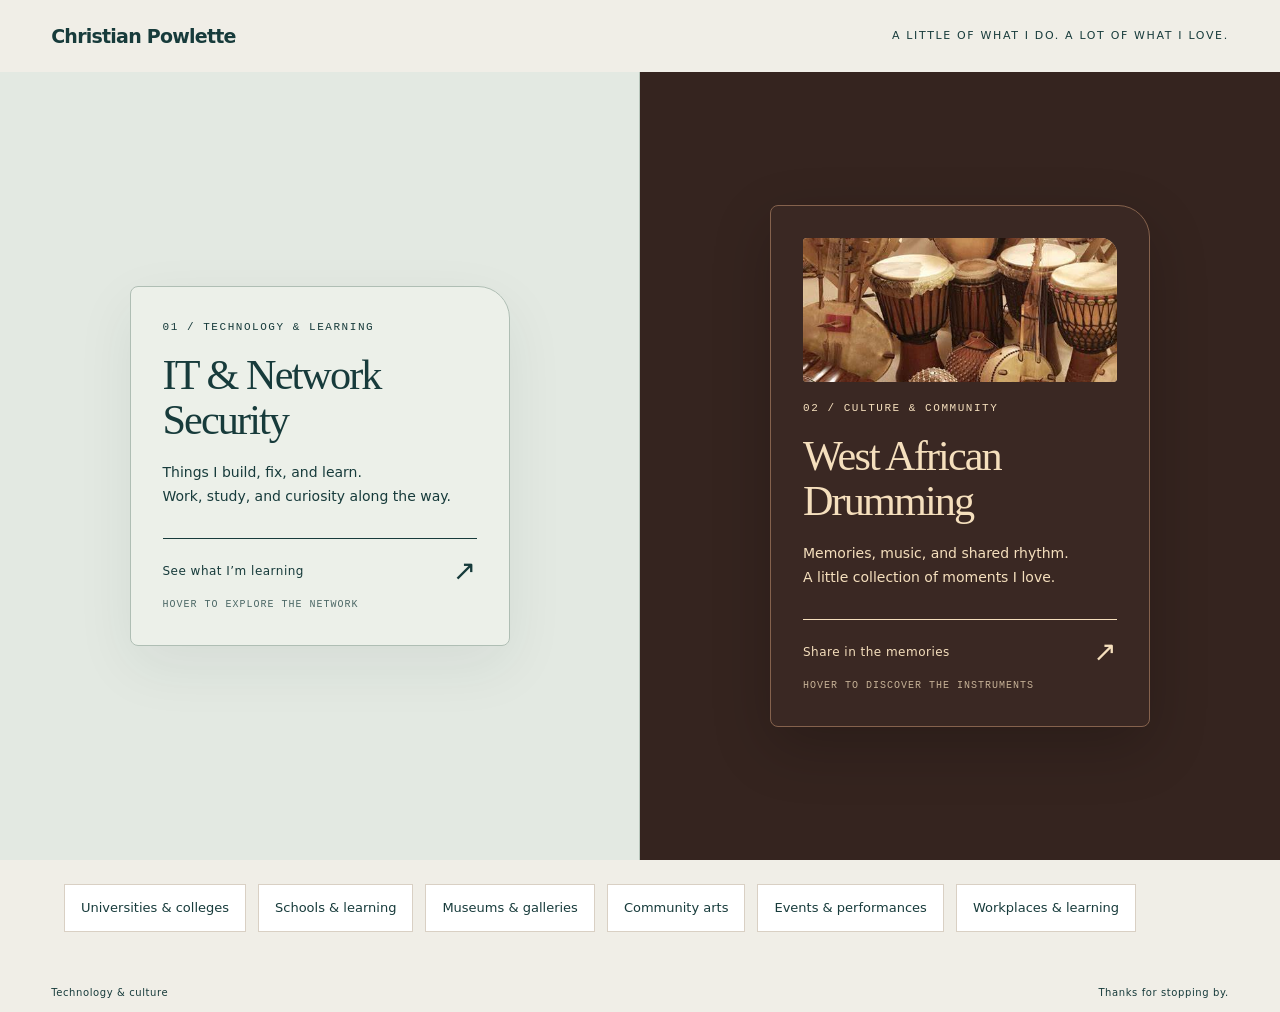
==== commit 0e3b208a: "Publish sanitized public portfolio snapshot" ====
--- a/index.html
+++ b/index.html
@@ -1,860 +1,47 @@
 <!DOCTYPE html>
 <html lang="en">
 <head>
-  <meta charset="utf-8">
-  <meta name="viewport" content="width=device-width, initial-scale=1">
-  <title>Christian Powlette | Network &amp; IT Security Student Portfolio</title>
-  <meta name="description" content="Christian Powlette's portfolio showcases selected network and IT security projects, enterprise technology experience, technical skills, and professional development.">
-  <meta name="theme-color" content="#102026">
-  <meta property="og:title" content="Christian Powlette | Network &amp; IT Security Student Portfolio">
-  <meta property="og:description" content="A portfolio of Christian Powlette's network and IT security projects, enterprise technology experience, technical skills, and professional development.">
-  <meta property="og:type" content="website">
-  <meta property="og:image" content="assets/images/christian-powlette-headshot.jpg">
-  <meta name="twitter:card" content="summary">
-  <link rel="icon" href="data:image/svg+xml,%3Csvg xmlns='http://www.w3.org/2000/svg' viewBox='0 0 64 64'%3E%3Crect width='64' height='64' rx='14' fill='%23102026'/%3E%3Crect x='3' y='3' width='58' height='58' rx='12' fill='none' stroke='%23d45821' stroke-width='3'/%3E%3Ctext x='32' y='43' font-family='Georgia,serif' font-size='27' font-weight='700' text-anchor='middle' fill='%23ffffff'%3ECP%3C/text%3E%3C/svg%3E">
-  <link rel="preconnect" href="https://fonts.googleapis.com">
-  <link rel="preconnect" href="https://fonts.gstatic.com" crossorigin>
-  <link href="https://fonts.googleapis.com/css2?family=IBM+Plex+Mono:wght@400;500;600&family=Space+Grotesk:wght@400;500;600;700&display=swap" rel="stylesheet">
-  <link rel="stylesheet" href="assets/css/styles.css">
-  <script type="application/ld+json">{"@context":"https://schema.org","@type":"Person","name":"Christian Powlette","jobTitle":"Network and IT Security Student","url":"https://www.linkedin.com/in/christian-powlette","sameAs":["https://www.linkedin.com/in/christian-powlette"],"knowsAbout":["Network security","Enterprise IT support","Identity and access management","IT asset management","Microsoft 365 administration","Automation"]}</script>
+<meta charset="utf-8">
+<meta name="viewport" content="width=device-width,initial-scale=1">
+<title>Christian Powlette | Things I Love</title>
+<meta name="description" content="A personal collection of Christian Powlette's memories, drumming moments, technology projects, and things learned along the way.">
+<meta name="theme-color" content="#e3e9e2">
+<link rel="stylesheet" href="assets/css/experiences.css">
+<link rel="stylesheet" href="assets/css/entrance.css">
+<script src="assets/js/experiences.js" defer></script>
 </head>
-<body id="top">
-  <div class="site-infrastructure" aria-hidden="true">
-    <svg viewBox="0 0 1000 1600" preserveAspectRatio="none" focusable="false">
-      <defs><linearGradient id="infra-line" x1="0" x2="1"><stop stop-color="#52bfff" stop-opacity="0"/><stop offset=".48" stop-color="#52bfff"/><stop offset="1" stop-color="#53f3a6" stop-opacity="0"/></linearGradient></defs>
-      <path class="infra-fiber infra-fiber--left" d="M120 0 C96 210 285 330 210 520 S94 830 180 1010 S252 1370 140 1600"/>
-      <path class="infra-fiber infra-fiber--core" d="M502 0 C600 185 390 350 520 530 S690 820 510 1000 S378 1320 530 1600"/>
-      <path class="infra-fiber infra-fiber--right" d="M888 0 C790 220 928 380 820 560 S910 870 816 1080 S946 1400 860 1600"/>
-      <path class="infra-branch" d="M120 265 H350 V390 H520 M520 390 H780 M210 780 H510 V910 H825 M180 1210 H530 V1340 H860"/>
-      <g class="infra-device infra-device--router"><rect width="108" height="34" rx="2"/><text x="54" y="21">ROUTER</text></g>
-      <g class="infra-device infra-device--firewall"><rect width="126" height="34" rx="2"/><text x="63" y="21">FIREWALL</text></g>
-      <g class="infra-device infra-device--switch"><rect width="118" height="34" rx="2"/><text x="59" y="21">CORE SWITCH</text></g>
-      <g class="infra-device infra-device--nas"><rect width="92" height="34" rx="2"/><text x="46" y="21">NAS</text></g>
-      <g class="infra-device infra-device--identity"><rect width="126" height="34" rx="2"/><text x="63" y="21">ENTRA / M365</text></g>
-      <g class="infra-rack"><rect width="78" height="176" rx="2"/><path d="M10 28H68 M10 54H68 M10 80H68 M10 106H68 M10 132H68 M10 158H68"/></g>
-      <circle class="infra-packet infra-packet--one" r="4"/><circle class="infra-packet infra-packet--two" r="4"/>
-    </svg>
-  </div>
-  <a class="skip-link" href="#main">Skip to content</a>
-  <div class="packet-transition" data-packet-transition aria-live="polite" aria-atomic="true" aria-hidden="true"><span data-packet-stage>PACKET SENT</span></div>
-  <header class="site-header">
-    <div class="container">
-      <a class="brand brand--wordmark" href="#top"><span class="brand-copy"><strong>Christian Powlette</strong><small>NETWORK SECURITY / ENTERPRISE IT / AUTOMATION</small></span></a>
-      <nav class="nav" id="site-nav" aria-label="Primary">
-        <div class="nav-modal-head"><span>CP-GATEWAY-01 / AUTHORIZED NAVIGATION</span><span>PUBLIC ACCESS</span></div>
-        <p class="nav-modal-copy">A public portfolio surface for systems, infrastructure, security and operations work.<span>All project details are sanitized.</span></p>
-        <ul class="nav-list">
-        <li><a href="#top"><span>00</span>Console</a></li>
-        <li><a href="#projects"><span>01</span>Deployments</a></li>
-        <li><a href="#experience"><span>02</span>Enterprise IT</a></li>
-        <li><a href="#skills"><span>03</span>Security Stack</a></li>
-        <li><a href="#education"><span>04</span>Credentials</a></li>
-        <li><a href="#contact"><span>05</span>Contact</a></li>
-        </ul>
-      </nav>
-      <button class="nav-toggle" type="button" aria-expanded="false" aria-controls="site-nav"><span class="nav-toggle-bars" aria-hidden="true"></span><span data-menu-label>Menu</span></button>
-    </div>
-  </header>
-
-  <main id="main">
-
-    <!-- ============ Hero ============ -->
-    <section class="hero" aria-labelledby="hero-name">
-      <div class="hero-network-field" aria-hidden="true"><span></span><span></span><span></span><i></i><i></i><i></i></div>
-      <div class="container hero-grid">
-        <div class="hero-copy">
-          <h1 id="hero-name">Christian Powlette</h1>
-          <section class="security-console" aria-label="Christian Powlette security console">
-            <header><span class="console-indicator" aria-hidden="true"></span><strong>CHRISTIAN POWLETTE SECURITY CONSOLE</strong></header>
-            <dl>
-              <div><dt>SYSTEM STATUS</dt><dd><span class="status-light" aria-hidden="true"></span>ONLINE</dd></div>
-              <div><dt>THREAT LEVEL</dt><dd>MONITORED</dd></div>
-              <div><dt>ACTIVE PROJECTS</dt><dd><span data-counter data-counter-target="3">0</span></dd></div>
-              <div><dt>DOCUMENTED INCIDENTS</dt><dd>90+</dd></div>
-              <div><dt>AUTOMATIONS DEPLOYED</dt><dd><span data-counter data-counter-target="7">0</span></dd></div>
-            </dl>
-          </section>
-          <div class="btn-row">
-            <a class="btn btn-primary" href="projects.html">View my projects</a>
-            <a class="btn btn-ghost" href="https://cpowlette.github.io/Portfolio/assets/docs/Christian_Powlette_Resume.pdf" type="application/pdf">View r&eacute;sum&eacute; PDF</a>
-            <a class="btn btn-ghost" href="https://www.linkedin.com/in/christian-powlette" rel="noopener">LinkedIn</a>
-          </div>
-          <div class="hero-ledger" aria-label="Areas of expertise"><span>NET.01 / Network security</span><span>OPS.02 / Enterprise IT</span><span>IAM.03 / Identity and access</span></div>
-          <aside class="terminal-strip" aria-label="Sanitized operational console">
-            <div class="terminal-title"><span>CP-OPS / terminal</span><span>sanitized view</span></div>
-            <p><span class="terminal-prompt" aria-hidden="true">$</span> <span data-terminal-output>show access-policy --summary</span><span class="terminal-cursor" aria-hidden="true"></span></p>
-          </aside>
-          <aside class="hero-project-brief" aria-labelledby="nas-brief-h">
-            <div class="route-path"><span>INTERNET</span><i aria-hidden="true"></i><span>FIREWALL</span></div>
-            <h2 id="nas-brief-h">Project: Secure NAS Deployment</h2>
-            <ul>
-              <li>VLAN segmentation</li><li>Access restrictions</li><li>Backup validation</li><li>Recovery testing</li>
-            </ul>
-          </aside>
-          <ul class="hero-status" aria-label="Operational focus">
-            <li><span>FOCUS</span><strong>trusted networking</strong></li>
-            <li><span>CONTROL</span><strong>named access</strong></li>
-            <li><span>METHOD</span><strong>documented recovery</strong></li>
-          </ul>
-        </div>
-        <div class="hero-visual">
-          <div class="hero-visual-head"><span>TOPOLOGY / CP-SEC.01</span><span>PUBLIC-SAFE VIEW</span></div>
-          <section class="rack-console" aria-labelledby="rack-console-h">
-            <div class="rack-console-head"><h2 id="rack-console-h">Core rack overview</h2><span>ABSTRACTED / NON-SENSITIVE</span></div>
-            <div class="rack-layout">
-              <div class="rack-rail" aria-hidden="true"></div>
-              <div class="rack-units" aria-label="Illustrated infrastructure rack">
-                <div class="rack-unit rack-unit--patch"><span>U42</span><div class="rack-face ports"><i title="patch port"></i><i></i><i></i><i></i><i></i><i></i><i></i><i></i><i></i><i></i><b aria-label="power state active"></b></div><em>PATCH / EDGE</em></div>
-                <div class="rack-unit rack-unit--switch"><span>U40</span><div class="rack-face ports"><i></i><i></i><i></i><i></i><i></i><i></i><i></i><i></i><i></i><i></i><b aria-label="switch state active"></b></div><em>ACCESS SW</em></div>
-                <div class="rack-unit rack-unit--firewall"><span>U38</span><div class="rack-face firewall"><i></i><i></i><i></i><i></i><i></i><i></i><b aria-label="firewall state active"></b></div><em>FIREWALL</em></div>
-                <div class="rack-unit rack-unit--storage"><span>U36</span><div class="rack-face bays"><i></i><i></i><i></i><i></i><i></i><i></i><b aria-label="storage state active"></b></div><em>NAS / RAID</em></div>
-                <div class="rack-unit rack-unit--backup"><span>U34</span><div class="rack-face bays"><i></i><i></i><i></i><i></i><i></i><i></i><b class="warn" aria-label="backup schedule state"></b></div><em>BACKUP</em></div>
-              </div>
-            </div>
-            <p class="rack-terminal"><span aria-hidden="true">&gt;</span> system/status --summary <strong data-rack-output>network: segmented · storage: protected · recovery: documented</strong></p>
-          </section>
-          <details class="hero-topology">
-            <summary>Open sanitized topology map <span aria-hidden="true">+</span></summary>
-            <svg class="diagram" data-live viewBox="0 0 560 580" role="img" aria-label="Network topology showing the trusted office network serving a secure NAS, printer fleet, IoT devices, and a dedicated Wi-Fi access-control network. The Wi-Fi network connects to an SGDL-G100 smart lock, which accepts IC cards, key fobs, and fingerprint scanning. The guest network is isolated and has internet access only.">
-      <path class="link" pathLength="1" d="M280 54 V94" style="--d:0.2s"/>
-      <path class="link" pathLength="1" d="M280 148 V174 H170 V208" style="--d:0.6s"/>
-      <path class="link guest" pathLength="1" d="M280 148 V174 H432 V208" style="--d:0.8s"/>
-      <path class="link" pathLength="1" d="M170 262 V294 H92 V326" style="--d:1.1s"/>
-      <path class="link" pathLength="1" d="M170 262 V294 H244 V326" style="--d:1.3s"/>
-      <path class="link" pathLength="1" d="M170 262 V294 H412 V326" style="--d:1.5s"/>
-      <path class="link" pathLength="1" d="M412 378 V418" style="--d:1.8s"/>
-      <path class="link" pathLength="1" d="M412 472 V500 H340 V522" style="--d:2.1s"/>
-      <path class="link" pathLength="1" d="M412 472 V500 H482 V522" style="--d:2.3s"/>
-      <line class="barrier" x1="282" y1="233" x2="320" y2="233"/>
-      <path class="barrier-x" d="M292 226 l14 14 M306 226 l-14 14"/>
-      <text class="note" x="301" y="258">isolated</text>
-      <g class="node" style="--d:0s"><rect x="220" y="14" width="120" height="40" rx="10"/><text x="280" y="39">Internet</text></g>
-      <g class="node core" style="--d:0.4s"><rect x="190" y="94" width="180" height="54" rx="10"/><text x="280" y="126">Router / Firewall</text></g>
-      <g class="node" data-topology-node="office" tabindex="0" role="button" aria-label="Inspect trusted office network" style="--d:0.8s"><rect x="90" y="208" width="160" height="54" rx="10"/><text x="170" y="231">Office network</text><text class="sub" x="170" y="249">trusted</text></g>
-      <g class="node guest" data-topology-node="guest" tabindex="0" role="button" aria-label="Inspect isolated guest network" style="--d:1s"><rect x="352" y="208" width="160" height="54" rx="10"/><text x="432" y="231">Guest network</text><text class="sub" x="432" y="249">internet only</text></g>
-      <g class="node core" data-topology-node="nas" tabindex="0" role="button" aria-label="Inspect secure NAS" style="--d:1.2s"><rect x="18" y="326" width="148" height="54" rx="10"/><text x="92" y="349">Secure NAS</text><text class="sub" x="92" y="367">QNAP · RAID</text></g>
-      <g class="node peripheral leaf" style="--d:1.4s"><rect x="178" y="326" width="132" height="54" rx="10"/><text x="244" y="349">IOT devices</text><text class="sub" x="244" y="367">managed</text></g>
-      <g class="node iot leaf" data-topology-node="wifi" tabindex="0" role="button" aria-label="Inspect secure Wi-Fi network" style="--d:1.6s"><rect x="332" y="326" width="160" height="52" rx="10"/><text x="412" y="348">Secure Wi‑Fi</text><text class="sub" x="412" y="366">access control + IoT</text></g>
-      <g class="node access biometric" style="--d:1.9s"><rect x="332" y="418" width="160" height="54" rx="10"/><text x="412" y="441">Biometric access</text><text class="sub" x="412" y="459">smart door lock</text></g>
-      <g class="node safe leaf" style="--d:2.2s"><rect x="264" y="522" width="152" height="46" rx="10"/><text x="340" y="544">IC cards + key fobs</text><text class="sub" x="340" y="559">credential access</text></g>
-      <g class="node safe leaf biometric" style="--d:2.4s"><rect x="426" y="522" width="112" height="46" rx="10"/><text x="482" y="544">Fingerprint</text><text class="sub" x="482" y="559">biometric scan</text></g>
-      <circle class="packet" r="4" style="offset-path:path('M280 54 V94'); --d:1.6s"/><circle class="packet" r="4" style="offset-path:path('M280 148 V174 H170 V208'); --d:2.0s"/><circle class="packet" r="4" style="offset-path:path('M170 262 V294 H412 V326'); --d:2.5s"/><circle class="packet" r="4" style="offset-path:path('M412 378 V418'); --d:3.0s"/>
-            </svg>
-          <aside class="topology-inspector" aria-live="polite" aria-label="Topology node inspector">
-            <div><span>TOPOLOGY / INSPECT</span><span>sanitized</span></div>
-            <p data-topology-title>Topology inspector</p>
-            <code data-topology-output>Select a highlighted node to inspect a public-safe control.</code>
-            <small>Choose a highlighted node to inspect a sanitized control.</small>
-          </aside>
-          </details>
-          <figure class="hero-portrait hero-evidence">
-            <img src="assets/images/christian-powlette-headshot.jpg" alt="Christian Powlette">
-            <figcaption><span>Network systems security</span></figcaption>
-          </figure>
-        </div>
-      </div>
-    </section>
-
-    <section class="credential-spotlight" aria-labelledby="credentials-top-h">
-      <div class="container credential-spotlight-inner">
-        <div><p class="eyebrow">Selected credentials</p><h2 id="credentials-top-h">Networking and technology foundations</h2></div>
-        <ul aria-label="Selected certifications"><li>Cisco CCNAv7: Introduction to Networks</li><li>Cisco CCNAv7: Switching, Routing, and Wireless Essentials</li><li>Cisco Certified Network Associate (CCNA) - In Progress</li><li>CompTIA Security + - In Progress</li><li>Cisco Certified Network Professional (CCNP) ENCOR (Enterprise Network Core Technologies) - In Progress</li><li>Cisco Certified Network Professional (CCNP) ENARSI (Enterprise Advanced Routing and Services) - In Progress</li></ul>
-      </div>
-    </section>
-
-    <!-- ============ About ============ -->
-    <section class="section" id="about" aria-labelledby="about-h">
-      <div class="container about-grid">
-        <div class="about-copy">
-          <div class="section-head" style="margin-bottom:24px"><h2 id="about-h">About me</h2></div>
-          <p>I am a Bachelor of Information Technology student in Network Systems Security at Ontario Tech University, following Durham College&rsquo;s Computer Systems Technician Transfer program. I support enterprise IT environments across manufacturing and nonprofit organizations.</p>
-          <p>My work combines infrastructure, cybersecurity monitoring, identity and access management, Microsoft 365 administration, endpoint support, automation, and technical documentation.</p>
-          <p>I enjoy investigating technical problems, identifying their root causes, and building solutions that are secure, maintainable, and understandable to the people who use them.</p>
-        </div>
-        <figure class="about-portrait">
-          <img src="assets/images/signature-aluminum.jpg" alt="Christian Powlette at Signature Aluminum Canada wearing safety gear">
-          <figcaption>IT Student and Summer Intern &middot; Signature Aluminum Canada</figcaption>
-        </figure>
-      </div>
-    </section>
-
-    <!-- ============ Capabilities ============ -->
-    <section class="section capability-section" aria-labelledby="capabilities-h">
-      <div class="container">
-        <div class="section-head capability-heading">
-          <p class="eyebrow">Technological capabilities</p>
-          <h2 id="capabilities-h">Honed from learnings and experience.</h2>
-          <p>From the network edge to the devices people use every day, I bring structure, visibility and security to essential technology.</p>
-        </div>
-        <div class="capability-grid">
-          <article class="capability-card">
-            <span class="capability-number">01</span>
-            <h3>Network &amp; infrastructure</h3>
-            <p>Networking and infrastructure across Cisco and Aruba environments, Windows Server, Linux, VMware, QNAP NAS and SAN platforms, SSL VPN, backup, and systems monitoring.</p>
-            <ul><li>Network and server environments</li><li>NAS and backup platforms</li><li>Zabbix and N-able RMM monitoring</li></ul>
-          </article>
-          <article class="capability-card">
-            <span class="capability-number">02</span>
-            <h3>Enterprise IT support</h3>
-            <p>Incident triage and endpoint support for Microsoft 365, Windows endpoints, printers, mobile devices, ERP systems, and network connectivity in office and manufacturing environments.</p>
-            <ul><li>Windows Server, Windows 7 Embedded, 10 and 11</li><li>ERP, printers, and endpoint troubleshooting</li><li>Asset records and technical documentation</li></ul>
-          </article>
-          <article class="capability-card">
-            <span class="capability-number">03</span>
-            <h3>Identity &amp; access</h3>
-            <p>Cloud administration and access control across Active Directory, Microsoft Entra ID, Google Workspace, shared resources, licensing, and user provisioning.</p>
-            <ul><li>MFA and role-based access control</li><li>Group Policy and shared-resource permissions</li><li>Identity administration and licensing</li></ul>
-          </article>
-          <article class="capability-card">
-            <span class="capability-number">04</span>
-            <h3>Automation &amp; improvement</h3>
-            <p>Practical automation and documentation that supports consistent support operations, reporting, system records, change management, and knowledge sharing.</p>
-            <ul><li>PowerShell, Python, and Bash</li><li>Power Automate and Office Scripts</li><li>Copilot Agents and SOP documentation</li></ul>
-          </article>
-        </div>
-      </div>
-    </section>
-
-    <section class="section systems-section" aria-labelledby="systems-h">
-      <div class="container">
-        <div class="section-head">
-          <p class="eyebrow">Enterprise environment</p>
-          <h2 id="systems-h">Systems I&rsquo;ve worked on</h2>
-        </div>
-        <div class="systems-grid">
-          <article class="card systems-panel"><h3>Business &amp; infrastructure</h3><ul class="chips"><li class="chip">ERP</li><li class="chip">Cognos Impromptu</li><li class="chip">Windows Server</li><li class="chip">Active Directory</li><li class="chip">SonicWall SSL-VPN</li><li class="chip">Barracuda Backup</li><li class="chip">QNAP NAS</li><li class="chip">Zabbix</li><li class="chip">N-able RMM</li></ul></article>
-          <article class="card systems-panel"><h3>Identity, security &amp; automation</h3><ul class="chips"><li class="chip">Microsoft Entra ID</li><li class="chip">MFA</li><li class="chip">RBAC</li><li class="chip">Arctic Wolf MDR</li><li class="chip">SentinelOne</li><li class="chip">Bitdefender</li><li class="chip">SharePoint</li><li class="chip">Power Automate</li><li class="chip">Office Scripts</li></ul></article>
-        </div>
-      </div>
-    </section>
-
-    <section class="section ops-board" aria-labelledby="ops-board-h">
-      <div class="container">
-        <div class="section-head">
-          <p class="eyebrow">Operations ledger</p>
-          <h2 id="ops-board-h">Work made visible.</h2>
-          <p>A concise record of deployment-oriented work and the technical domains that support it.</p>
-        </div>
-        <div class="ops-board-grid">
-          <article class="ops-panel" aria-labelledby="ops-log-h">
-            <header><h3 id="ops-log-h">Operations log</h3><span>SELECTED WORK</span></header>
-            <ol class="ops-log">
-              <li><span>01</span><div><strong>Secure NAS deployment</strong><p>Configured role-based access, snapshots, recovery controls and Google Workspace backup planning.</p></div></li>
-              <li><span>02</span><div><strong>Microsoft 365 agent workflows</strong><p>Met directly with users to understand their workflows, challenges, and business processes, then designed 
-                source-grounded AI assistants and automated reporting solutions tailored to their needs. Built human-in-the-loop review points to ensure accuracy, reduce manual effort, improve efficiency, and streamline day-to-day operations..</p></div></li>
-            </ol>
-          </article>
-          <article class="ops-panel" aria-labelledby="matrix-h">
-            <header><h3 id="matrix-h">Capability matrix</h3><span>APPLIED CONTEXT</span></header>
-            <div class="matrix-wrap"><table class="capability-matrix"><thead><tr><th scope="col">Domain</th><th scope="col">Experience</th><th scope="col">Tools / practice</th></tr></thead><tbody>
-              <tr><th scope="row">Network operations</th><td>Applied</td><td>CCNA and CCNP study, Cisco, Aruba</td></tr>
-              <tr><th scope="row">Identity &amp; access</th><td>Applied</td><td>Entra ID, MFA, RBAC</td></tr>
-              <tr><th scope="row">Storage &amp; recovery</th><td>Project</td><td>QNAP, RAID, snapshots</td></tr>
-              <tr><th scope="row">Automation</th><td>Project</td><td>Dataverse MCP, Office Scripts</td></tr>
-            </tbody></table></div>
-          </article>
-        </div>
-      </div>
-    </section>
-
-    <!-- ============ Projects ============ -->
-    <section class="section" id="projects" aria-labelledby="projects-h">
-      <div class="container">
-        <div class="section-head">
-          <p class="eyebrow">Deployment records</p>
-          <h2 id="projects-h">Projects as operational records.</h2>
-          <p>Three public-facing case studies covering storage, collaboration, and a community business-directory platform.</p>
-        </div>
-        <p class="confidential-note"><span aria-hidden="true">&#9679;</span><span>Every project here is sanitized. Names, identifiers, screenshots and sample data have been changed or removed.</span></p>
-
-        <!-- Featured -->
-        <article class="card featured">
-          <header class="featured-head">
-            <h3>Secure NAS Deployment</h3>
-            <p>Centralized storage and recovery planning for a small organization.</p>
-            <p class="project-affiliation">DRABPE &middot; IT Systems Support Consultant</p>
-          </header>
-          <div class="featured-body">
-            <figure class="diagram-frame" style="margin:0">
-              <img class="project-photo" src="assets/images/nas-configuration.jpg" alt="QNAP storage configuration in progress on a laptop">
-              <div class="nas-gallery" aria-label="NAS deployment evidence">
-                <figure><img src="assets/images/nas-hardware-installation.jpg" alt="QNAP NAS hardware with drives installed and connected to the network"><figcaption>Hardware installation</figcaption></figure>
-                <figure><img src="assets/images/nas-raid1-configuration.png" alt="QNAP data volume and RAID 1 configuration screen"><figcaption>RAID 1 data volume</figcaption></figure>
-                <figure><img src="assets/images/nas-storage-pool.png" alt="QNAP storage pool creation screen"><figcaption>Storage pool</figcaption></figure>
-              </div>
-              <svg class="diagram" id="nas-diagram" viewBox="0 0 520 470" role="img" aria-label="Secure NAS network diagram: Internet connects to a router and firewall, which splits into a trusted office network and an isolated guest network that has internet access only. The office network reaches the secure NAS, which provides role-based shares, snapshots and cloud backup.">
-      <path class="link " pathLength="1" d="M300 50 V90" style="--d:0.2s"/>
-      <path class="link " pathLength="1" d="M300 140 V165 H190 V190" style="--d:0.7s"/>
-      <path class="link guest" pathLength="1" d="M300 140 V165 H420 V190" style="--d:0.9s"/>
-      <path class="link " pathLength="1" d="M190 240 V300" style="--d:1.2s"/>
-      <path class="link " pathLength="1" d="M190 356 V385 H66 V410" style="--d:1.6s"/>
-      <path class="link " pathLength="1" d="M190 356 V410" style="--d:1.7s"/>
-      <path class="link " pathLength="1" d="M190 356 V385 H314 V410" style="--d:1.8s"/>
-      <line class="barrier" x1="270" y1="215" x2="340" y2="215"/>
-      <path class="barrier-x" d="M298 208 l14 14 M312 208 l-14 14"/>
-      <text class="note" x="305" y="246">isolated</text>
-      <g class="node " style="--d:0s"><rect x="240" y="10" width="120" height="40" rx="10"/><text x="300.0" y="35.0">Internet</text></g>
-      <g class="node core" style="--d:0.4s"><rect x="215" y="90" width="170" height="50" rx="10"/><text x="300.0" y="120.0">Router / Firewall</text></g>
-      <g class="node " style="--d:0.9s"><rect x="115" y="190" width="150" height="50" rx="10"/><text x="190.0" y="212.0">Office network</text><text class="sub" x="190.0" y="230.0">trusted</text></g>
-      <g class="node guest" style="--d:1.1s"><rect x="345" y="190" width="150" height="50" rx="10"/><text x="420.0" y="212.0">Guest network</text><text class="sub" x="420.0" y="230.0">internet only</text></g>
-      <g class="node core" style="--d:1.4s"><rect x="105" y="300" width="170" height="56" rx="10"/><text x="190.0" y="325.0">Secure NAS</text><text class="sub" x="190.0" y="343.0">QNAP · RAID</text></g>
-      <g class="node safe leaf" style="--d:1.9s"><rect x="8" y="410" width="116" height="44" rx="10"/><text x="66.0" y="437.0">RBAC shares</text></g>
-      <g class="node safe leaf" style="--d:2.0s"><rect x="132" y="410" width="116" height="44" rx="10"/><text x="190.0" y="437.0">Snapshots</text></g>
-      <g class="node cloud leaf" style="--d:2.1s"><rect x="256" y="410" width="116" height="44" rx="10"/><text x="314.0" y="437.0">Cloud backup</text></g>
-      
-    </svg>
-              <ol class="topology-list flow">
-                <li><strong>Internet</strong> connects to the router and firewall.</li>
-                <li><strong>Office network</strong> is trusted and reaches the NAS.</li>
-                <li><strong>Guest network</strong> is isolated with internet access only.</li>
-                <li><strong>Secure NAS</strong> provides RBAC shares, snapshots and cloud backup.</li>
-              </ol>
-              <figcaption>Sanitized network diagram</figcaption>
-            </figure>
-            <div class="blocks">
-              <div class="block"><h4>Project scope</h4><p>Storage deployment, recovery planning, user documentation, network segmentation, and fingerprint access-control provisioning.</p></div>
-              <div class="block"><h4>Tools and technology</h4><p>QNAP, RAID, SMB/NFS, Hybrid Backup Sync, Google Workspace, and network segmentation concepts.</p></div>
-              <div class="block"><h4>Skills applied</h4><p>Storage administration, network planning, documentation, backup validation, and stakeholder support.</p></div>
-              <div class="block"><h4>Portfolio note</h4><p>Technical details are intentionally summarized. The case study focuses on the project scope, tools, and outcomes.</p></div>
-            </div>
-          </div>
-          <div class="featured-foot">
-            <p class="stack-label">Technology stack</p>
-            <ul class="chips" aria-label="Technologies"><li class="chip">QNAP</li><li class="chip">Hybrid Backup Sync</li><li class="chip">Google Workspace</li><li class="chip">OAuth2</li><li class="chip">RAID</li><li class="chip">SMB/NFS</li><li class="chip">Network Segmentation</li><li class="chip">RBAC</li><li class="chip">Fingerprint access control</li><li class="chip">Snapshots</li><li class="chip">Backup and Recovery</li></ul>
-            <a class="btn btn-primary" href="case-studies/secure-nas-deployment.html">View full case study</a>
-          </div>
-        </article>
-
-        <article class="card featured migration-featured">
-          <header class="featured-head">
-            <h3>Google Workspace Migration</h3>
-            <p>Planned a transition from IMAP email to Google Workspace for collaboration and administration.</p>
-            <p class="project-affiliation">DRABPE &middot; IT Systems Support Consultant</p>
-          </header>
-          <div class="featured-body">
-            <div class="migration-route" role="img" aria-label="A sanitized migration route from IMAP mailboxes through planned account setup and DNS authentication to Google Workspace with MFA enabled.">
-              <span>IMAP<br><small>mailboxes</small></span><i aria-hidden="true"></i><span>ACCOUNT SETUP<br><small>planned migration</small></span><i aria-hidden="true"></i><span>GOOGLE WORKSPACE<br><small>MFA + DNS controls</small></span>
-              <p>Migration record: mailbox transition, administrator controls, authentication records and user handoff.</p>
-            </div>
-            <div class="blocks">
-              <div class="block"><h4>Project scope</h4><p>Planned a transition from IMAP email to Google Workspace for collaboration and administration.</p></div>
-              <div class="block"><h4>Tools and technology</h4><p>Google Workspace, Gmail, DNS, MX, SPF, DKIM, DMARC, and multi-factor authentication.</p></div>
-              <div class="block"><h4>Skills applied</h4><p>Workspace administration, email migration planning, domain records, user support, and documentation.</p></div>
-              <div class="block"><h4>Portfolio note</h4><p>Implementation details and organizational data are not published. The full case study presents the public-safe project record.</p></div>
-            </div>
-          </div>
-          <div class="featured-foot"><div><p class="stack-label">Technology stack</p><ul class="chips" aria-label="Technologies"><li class="chip">Google Workspace</li><li class="chip">Gmail</li><li class="chip">MFA</li><li class="chip">MX</li><li class="chip">SPF</li><li class="chip">DKIM</li><li class="chip">DMARC</li><li class="chip">DNS</li></ul></div><a class="btn btn-primary" href="case-studies/google-workspace-migration.html">View full case study</a></div>
-        </article>
-
-        <article class="card featured directory-featured">
-          <header class="featured-head">
-            <h3>DRABPE Business Directory</h3>
-            <p>Designed and maintained the public directory experience and website structure for a community organization.</p>
-                    <p class="project-affiliation">DRABPE &middot; IT Systems Support Consultant</p>
-          </header>
-          <div class="featured-body">
-            <figure class="diagram-frame directory-surface" style="margin:0">
-              <img class="project-mini-photo" src="assets/images/drabpe-directory-database-metrics.png" alt="Sanitized metrics dashboard for the DRABPE Business Directory database backend">
-              <figcaption>Public directory operations, sanitized metrics view</figcaption>
-            </figure>
-            <div class="blocks">
-              <div class="block"><h4>Project scope</h4><p>Built the public directory and supported the main DRABPE website as connected public services.</p></div>
-              <div class="block"><h4>Domains</h4><p>Set up the public addresses <a href="https://drabpe.org" rel="noopener noreferrer">drabpe.org</a> and <a href="https://directory.drabpe.org" rel="noopener noreferrer">directory.drabpe.org</a>.</p></div>
-              <div class="block"><h4>Tools and technology</h4><p>Supabase, Neon Postgres, JavaScript, HTML, CSS, responsive design, and domain configuration.</p></div>
-              <div class="block"><h4>Skills applied</h4><p>Information architecture, interface design, database-backed content, content operations, accessibility, SEO, and stakeholder support.</p></div>
-            </div>
-          </div>
-          <div class="featured-foot"><div><p class="stack-label">Technology stack</p><ul class="chips" aria-label="Technologies"><li class="chip">Supabase</li><li class="chip">Neon Postgres</li><li class="chip">JavaScript</li><li class="chip">HTML</li><li class="chip">CSS</li><li class="chip">Subdomains</li><li class="chip">Responsive design</li></ul></div><a class="btn btn-primary" href="case-studies/drabpe-business-directory.html">View full case study</a></div>
-        </article>
-
-        <aside class="security-focus" aria-labelledby="security-focus-h" hidden>
-          <div><p class="eyebrow">Security project focus</p><h3 id="security-focus-h">Security built into operational work</h3></div>
-          <ul><li>Network segmentation and NAS recovery controls</li><li>Google Workspace security hardening</li><li>SharePoint governance and access design</li><li>Identity, MFA and least-privilege support</li></ul>
-        </aside>
-
-        <div class="project-grid" hidden>
-          <article class="card project project--workflow">
-            <div>
-              <h3>HR Attendance Assistant</h3>
-              <p class="project-desc">A controlled Microsoft 365 assistant that validates attendance information, prepares a proposed tracker entry, and keeps final decisions with HR.</p>
-              <p class="project-affiliation">Signature Aluminum Canada &middot; Information Technology Summer Intern</p>
-            </div>
-            <div class="record-illustration record-illustration--hr" role="img" aria-label="Attendance intake record flows through validation, policy reference, a proposed tracker entry, and HR approval."><span>EMAIL</span><i></i><span>VALIDATE</span><i></i><span>HR REVIEW</span></div>
-            <ol class="flow" aria-label="Workflow">
-              <li>Email message received</li>
-              <li>Extract required fields</li>
-              <li>Validate identity and date </li>
-              <li>Reference attendance guidance</li>
-              <li>input structured tracker entry in sheet with email information</li>
-              <li>HR reviews and approves</li>
-            </ol>
-            <p class="callout"><strong>Responsible AI principle:</strong> the assistant supports analysis and data preparation, but it does not make final attendance decisions.</p>
-            <div><p class="stack-label">Technology stack</p><ul class="chips" aria-label="Technologies"><li class="chip">Microsoft 365 Copilot</li><li class="chip">Dataverse MCP</li><li class="chip">SharePoint MCP</li><li class="chip">Microsoft 365 MCP</li><li class="chip">Excel MCP</li><li class="chip">Human-in-the-Loop</li><li class="chip">Validation</li><li class="chip">Responsible AI</li></ul></div>
-            <div class="project-foot"><a class="btn btn-ghost" href="case-studies/hr-attendance-agent.html">View project</a></div>
-          </article>
-
-          <article class="card project project--billet">
-            <div>
-              <h3>Billet Saw Ticket Generator</h3>
-              <p class="project-desc">Automates the conversion of billet-order forms into completed production saw-ticket workbooks, applying diameter and alloy rules while preserving protected templates.</p>
-              <p class="project-affiliation">Signature Aluminum Canada &middot; Information Technology Summer Intern</p>
-            </div>
-            <div class="record-illustration record-illustration--billet" role="img" aria-label="Billet order fields are checked against alloy and diameter rules before a protected saw-ticket workbook is produced."><span>ORDER</span><b>Ø / ALLOY</b><span>SAW TICKET</span></div>
-            <ol class="flow" aria-label="Billet workflow">
-              <li>Read and group order lines by production drop</li>
-              <li>Resolve the correct template and worksheet</li>
-              <li>Run one controlled script call per valid drop</li>
-              <li>Route exceptions for manual review</li>
-            </ol>
-            <div><p class="stack-label">Technology stack</p><ul class="chips" aria-label="Technologies"><li class="chip">Excel</li><li class="chip">Office Scripts</li><li class="chip">Dataverse MCP</li><li class="chip">Work IQ Copilot MCP</li><li class="chip">Quality checks</li></ul></div>
-          </article>
-
-        </div>
-
-        <article class="card featured pipeline-featured" aria-labelledby="stock-pipeline-h" hidden>
-          <header class="featured-head">
-            <p class="eyebrow">Connected agent workflow</p>
-            <h3 id="stock-pipeline-h">Inventory stock analysis pipeline</h3>
-            <p>Three named agents pass structured inventory context forward in sequence. The BRP OOR report contributes scheduling context, but is not a fourth pipeline agent.</p>
-            <p class="project-affiliation">Signature Aluminum Canada &middot; Information Technology Summer Intern</p>
-          </header>
-          <div class="agent-pipeline-track">
-            <section class="card pipeline-agent"><span class="pipeline-step">01</span><h4>Inventory Stock Agent</h4><p>Matches BOM components to inventory and writes every possible finished-part result.</p><ul class="chips"><li class="chip">BOM matching</li><li class="chip">Excel</li></ul></section>
-            <section class="card pipeline-agent"><span class="pipeline-step">02</span><h4>Inventory Stock Helper Agent</h4><p>Classifies each finished-part result as Finished Part or Work in Process.</p><ul class="chips"><li class="chip">Material type</li><li class="chip">Data quality</li></ul></section>
-            <section class="card pipeline-agent"><span class="pipeline-step">03</span><h4>Status Helper Agent</h4><p>Matches the classified results to sales orders and assigns the final stock category.</p><ul class="chips"><li class="chip">Sales orders</li><li class="chip">Stock status</li></ul><p class="related-input"><strong>Related input:</strong> BRP OOR open-order reporting supplies scheduling context.</p></section>
-          </div>
-          <div class="pipeline-summary blocks"><div class="block"><h4>Input</h4><p>Inventory and sales-order context moves through a defined sequence.</p></div><div class="block"><h4>Control</h4><p>Each agent has one assigned role, producing structured outputs that are easier to review and trace.</p></div></div>
-        </article>
-
-        <div class="subhead" hidden>
-          <h3>More project work</h3>
-          <p>Smaller pieces of work from my internship and contract roles. Each is sanitized, and some were still in progress at handoff.</p>
-        </div>
-        <div class="mini-grid" hidden>
-          <article class="card mini">
-            <h3>DRABPE Business Directory</h3>
-            <p class="project-affiliation">DRABPE &middot; Community Relations Director</p>
-            <img class="project-mini-photo" src="assets/images/drabpe-directory-database-metrics.png" alt="Sanitized metrics dashboard for the DRABPE Business Directory database backend">
-            <p>Led infrastructure and UI implementation for a database-driven directory serving 100+ business listings, with responsive interfaces, secure authentication, and dynamic content management.</p>
-            <ul class="chips"><li class="chip">Supabase</li><li class="chip">Neon Postgres</li><li class="chip">JavaScript</li><li class="chip">RLS</li></ul>
-          </article>
-          <article class="card mini">
-            <h3>Endpoint Coverage Audit</h3>
-            <p class="project-affiliation">Signature Aluminum Canada &middot; Information Technology Summer Intern</p>
-            <p>Aided the installation of agents on workstations, then used the platform to support users, monitor endpoints and strengthen day-to-day security operations.</p>
-            <ul class="chips"><li class="chip">N-able RMM</li><li class="chip">Endpoint support</li><li class="chip">Security operations</li></ul>
-          </article>
-          <article class="card mini">
-            <h3>Operational SOP Library</h3>
-            <p class="project-affiliation">Signature Aluminum Canada &middot; Information Technology Summer Intern</p>
-            <p>Created and used operational SOPs for user offboarding, printer location and power recovery, while working from a broader IT runbook library covering onboarding, ticketing, Android enrollment, VPN drive access, permissions and application support.</p>
-            <ul class="chips"><li class="chip">SOP authoring</li><li class="chip">User lifecycle</li><li class="chip">IT support</li><li class="chip">Recovery</li><li class="chip">Knowledge management</li></ul>
-          </article>
-          <article class="card mini">
-            <h3>SharePoint Migration by Department</h3>
-            <p class="project-affiliation">Signature Aluminum Canada &middot; Information Technology Summer Intern</p>
-            <p>Contributed to planning the move from local shares to governed SharePoint libraries, with department-specific access, versioning, recovery and retention considerations.</p>
-            <ul class="chips"><li class="chip">SharePoint</li><li class="chip">Entra groups</li><li class="chip">Information governance</li></ul>
-          </article>
-          <article class="card mini">
-            <h3>HR Policy Helper Agent</h3>
-            <p class="project-affiliation">Signature Aluminum Canada &middot; Information Technology Summer Intern</p>
-            <p>Reads HR information and documentation for both sites, then responds to employee questions using the relevant approved source material.</p>
-            <ul class="chips"><li class="chip">HR documentation</li><li class="chip">Knowledge grounding</li><li class="chip">Employee support</li></ul>
-          </article>
-          <article class="card mini">
-            <h3>BRP OOR Processing Agent</h3>
-            <p class="project-affiliation">Signature Aluminum Canada &middot; Information Technology Summer Intern</p>
-            <p>Combines BRP open-order and cross-reference exports into a validated production-scheduling workbook, with date filtering, grouped part views, exception reporting and print-ready formatting.</p>
-            <ul class="chips"><li class="chip">Excel</li><li class="chip">Dataverse MCP</li><li class="chip">Work IQ Copilot MCP</li><li class="chip">Scheduling</li></ul>
-          </article>
-        </div>
-      </div>
-    </section>
-
-    <!-- ============ Experience ============ -->
-    <section class="section" id="experience" aria-labelledby="exp-h">
-      <div class="container">
-        <div class="section-head">
-          <p class="eyebrow">Operations history</p>
-          <h2 id="exp-h">Experience as an event log.</h2>
-          <p>Selected roles and operational scope, most recent first.</p>
-        </div>
-        <ol class="timeline">
-          <li class="tl-item current">
-            <article class="card organization-card">
-              <header class="organization-head">
-                <img class="organization-mark" src="assets/images/drabpe-logo.webp" alt="DRABPE logo">
-                <div><h3>Durham Region Association of Black Professionals and Entrepreneurs (DRABPE)</h3><p>September 2026 &ndash; Present &middot; Pickering, Ontario &middot; Hybrid</p></div>
-                <div class="organization-photos organization-photos--single">
-                  <img class="experience-photo secondary" src="assets/images/drabpe-event.jpg" alt="Christian Powlette representing DRABPE at a community event">
-                </div>
-              </header>
-              <figure class="drabpe-feature-photo">
-                <img src="assets/images/drabpe-feddev-event-06.jpg" alt="Christian Powlette with DRABPE colleagues and Rob Cerjanec, MPP for Ajax">
-              </figure>
-              <div class="role-history" aria-label="Roles at DRABPE">
-                <section class="role-entry current-role">
-                  <p class="role-date">September 2026 &ndash; Present</p>
-                  <h4>IT Systems Support Consultant</h4><p class="role-type">Contract, part-time</p>
-                  <ul><li>Administer cloud environments, including user provisioning, access controls, permissions, shared resources, and licensing</li><li>Evaluate technology risks, operational inefficiencies, and security gaps, then provide recommendations on process and control improvements</li><li>Maintain system inventories, account registers, software licensing records, technical documentation, change logs, and operational procedures</li><li>Support CRM, database, and reporting platforms by troubleshooting integrations, workflows, data imports and exports, permissions, and configuration</li></ul>
-                </section>
-              </div>
-              <div class="drabpe-event-gallery" aria-label="Christian Powlette at DRABPE FedDev Grant events">
-                <img src="assets/images/drabpe-feddev-event-02.jpg" alt="Christian Powlette supporting a DRABPE event">
-                <img src="assets/images/drabpe-feddev-event-03.jpg" alt="Christian Powlette with DRABPE colleagues">
-                <img src="assets/images/drabpe-feddev-event-04.jpg" alt="Christian Powlette at a DRABPE FedDev Grant event">
-                <img src="assets/images/drabpe-feddev-event-07.jpg" alt="Christian Powlette with the DRABPE team">
-                <img src="assets/images/drabpe-feddev-event-08.jpg" alt="Christian Powlette working at a DRABPE event">
-                <img src="assets/images/drabpe-feddev-event-09.jpg" alt="Christian Powlette with DRABPE colleagues at the FedDev Grant event">
-                <img src="assets/images/drabpe-community-event.png" alt="Christian Powlette representing DRABPE at a community event">
-              </div>
-            </article>
-          </li>
-          <li class="tl-item current">
-            <article class="card tl-card">
-              <div class="tl-when">October 2026 &ndash; Present</div>
-              <div>
-                <img class="experience-photo" src="assets/images/signature-aluminum-canada-aerial.png" alt="Aerial view of Signature Aluminum Canada manufacturing facility">
-                <h3>IT Student</h3>
-                <p class="tl-org">Signature Aluminum Canada &middot; Casual contract</p>
-                <ul>
-                  <li>Provide technical support for office and manufacturing operations involving Microsoft 365, Windows endpoints, printers, user accounts, and network connectivity</li>
-                  <li>Configure and deploy enterprise endpoints, peripherals, and mobile devices while following organizational security standards</li>
-                  <li>Assist with Microsoft 365 tenant administration, identity management, user provisioning, access controls, and productivity platform support</li>
-                  <li>Maintain IT asset inventories, technical records, system documentation, and change-management documentation</li>
-                </ul>
-              </div>
-            </article>
-          </li>
-          <li class="tl-item">
-            <article class="card tl-card">
-              <div class="tl-when">May &ndash; Aug 2026</div>
-              <div>
-                <div class="company-logos"><img src="assets/images/signature-aluminum-logo.png" alt="Signature Aluminum Canada logo"><img src="assets/images/signature-precision-fabrication-logo.png" alt="Signature Precision Fabrication logo"></div>
-                <h3>Information Technology Summer Intern</h3>
-                <p class="tl-org">Signature Aluminum Canada &middot; Internship</p>
-                <img class="experience-photo" src="assets/images/signature-aluminum-canada-aerial.png" alt="Aerial view of Signature Aluminum Canada manufacturing facility">
-                <ul>
-                  <li>Resolved more than 90 help desk tickets across two manufacturing sites, triaging network, server, identity, ERP, and hardware incidents and documenting recurring fixes</li>
-                  <li>Troubleshot LAN, WLAN, Layer 1 to 3, and VPN authentication issues, and built domain-joined workstations for new hires</li>
-                  <li>Investigated security alerts and endpoint events through Arctic Wolf MDR, SentinelOne, and Bitdefender</li>
-                  <li>Supported identity governance through Active Directory, Microsoft Entra ID, MFA configuration, and privilege administration</li>
-                </ul>
-              </div>
-            </article>
-          </li>
-          <li class="tl-item">
-            <article class="card tl-card">
-              <div class="tl-when">Mar &ndash; Jun 2026</div>
-              <div>
-                <img class="organization-mark" src="assets/images/cdcd-logo.png" alt="Community Development Council Durham logo">
-                <h3>IT Support and Device Management</h3>
-                <p class="tl-org">Community Development Council Durham</p>
-                <ul>
-                  <li>Maintained the device inventory using mobile device management</li>
-                  <li>Reviewed equipment records, corrected discrepancies and kept laptops and tablets accurately documented</li>
-                  <li>Performed tablet synchronization and updates to keep Windows 10 and 11 devices secure, operational and deployment-ready</li>
-                </ul>
-              </div>
-            </article>
-          </li>
-          <li class="tl-item">
-            <article class="card tl-card">
-              <div class="tl-when">Jan &ndash; Apr 2026</div>
-              <div>
-                <h3>Freelance Web Designer</h3>
-                <p class="tl-org">Self-employed &middot; Hybrid</p>
-                <ul>
-                  <li>Designed and developed responsive websites with Wix, WordPress, Elementor, HTML, CSS and JavaScript</li>
-                  <li>Modernized existing sites by improving layout, navigation, mobile responsiveness, accessibility and SEO</li>
-                  <li>Implemented platform features, third-party embeds and API integrations to support client operations</li>
-                  <li>Gathered requirements directly with clients, iterated on designs and delivered tailored digital solutions</li>
-                </ul>
-                <section class="client-logo-gallery" aria-labelledby="client-logo-gallery-h">
-                  <h4 id="client-logo-gallery-h">Selected client work</h4>
-                  <div>
-                    <figure><img src="assets/images/homebound-wellness-centre-logo.png" alt="Homebound Wellness Centre Inc. logo" loading="lazy" decoding="async"><figcaption>Homebound Wellness Centre Inc.</figcaption></figure>
-                    <figure><img src="assets/images/lighthouse-retreat-logo.png" alt="The Lighthouse Retreat Inc. logo" loading="lazy" decoding="async"><figcaption>The Lighthouse Retreat Inc.</figcaption></figure>
-                    <figure><img src="assets/images/treasured-moments-logo.png" alt="Treasured Moments logo" loading="lazy" decoding="async"><figcaption>Treasured Moments</figcaption></figure>
-                    <figure><img src="assets/images/salesforce1-logo.png" alt="SalesForce1 logo" loading="lazy" decoding="async"><figcaption>SalesForce1</figcaption></figure>
-                    <figure><img src="assets/images/drabpe-logo.webp" alt="DRABPE logo" loading="lazy" decoding="async"><figcaption>DRABPE</figcaption></figure>
-                  </div>
-                </section>
-              </div>
-            </article>
-          </li>
-        </ol>
-      </div>
-    </section>
-
-    <!-- ============ Education and development ============ -->
-    <section class="section" id="education" aria-labelledby="edu-h">
-      <div class="container">
-        <div class="section-head">
-          <p class="eyebrow">Verified learning and credentials</p>
-          <h2 id="edu-h">Education and professional development.</h2>
-          <p>Formal education, industry learning and community involvement that support my work in IT and security.</p>
-        </div>
-        <div class="education-grid">
-          <article class="card education-card">
-            <p class="education-date">Sep 2023 &ndash; Apr 2027</p>
-            <h3>Ontario Tech University</h3>
-            <p class="education-program">Bachelor of Information Technology</p>
-            <p>Networking and Information Technology Security &ndash; Advanced Entry</p>
-            <p class="education-detail">Activities: Black Student Collective (BSC) and Networking &amp; IT Security Students&rsquo; Association (NETSOC).</p>
-            <div class="education-images">
-              <figure><img src="assets/images/ontario-tech-campus.jpg" alt="Ontario Tech University campus building"><figcaption>Ontario Tech University</figcaption></figure>
-              <figure><img src="assets/images/ontario-tech-network-lab.jpg" alt="Ontario Tech networking lab with computer workstations and network racks"><figcaption>Networking lab</figcaption></figure>
-              <figure><img src="assets/images/ontario-tech-wifi-site-survey.png" alt="Wi-Fi access-point site survey showing sanitized wireless channel and signal data"><figcaption>Wi-Fi access-point site survey</figcaption></figure>
-            </div>
-            <div class="netsoc-gallery" aria-label="Networking and IT Security Students Association TACOPS CTF event">
-              <div class="netsoc-gallery-head">
-                <p>Networking &amp; IT Security Students&rsquo; Association (NETSOC)</p>
-                <h4>TACOPS CTF event</h4>
-              </div>
-              <figure><img src="assets/images/netsoc-tacops-01.jpg" alt="Participants at the Networking and IT Security Students Association TACOPS CTF event" loading="lazy"><figcaption>CTF participants</figcaption></figure>
-              <figure><img src="assets/images/netsoc-tacops-02.jpg" alt="Group photo from the Networking and IT Security Students Association TACOPS CTF event" loading="lazy"><figcaption>NETSOC community</figcaption></figure>
-              <figure><img src="assets/images/netsoc-tacops-03.jpg" alt="Participants working at the Networking and IT Security Students Association TACOPS CTF event" loading="lazy"><figcaption>Hands-on competition</figcaption></figure>
-            </div>
-          </article>
-          <article class="card education-card">
-            <p class="education-date">Sep 2023 &ndash; Oct 2025</p>
-            <h3>Durham College</h3>
-            <p class="education-program">Computer Systems Technician Transfer to Ontario Tech University Bachelor of Information Technology (CSTU)</p>
-            <section class="durham-project-gallery" aria-labelledby="durham-projects-h">
-              <div class="durham-project-gallery-head"><p>Project archive</p><h4 id="durham-projects-h">Hardware, directory services, virtualization and network labs</h4></div>
-              <p class="durham-project-gallery-copy">Selected hands-on coursework from the Computer Systems Technician Transfer program.</p>
-              <div class="durham-project-grid">
-              <button class="durham-project" type="button" data-image-preview><figure><img src="assets/images/durham-bios-uefi-diagnostics.jpg" alt="BIOS setup utility examined during a UEFI diagnostics lab" loading="lazy" decoding="async"><figcaption><strong>BIOS and UEFI diagnostics</strong><span>Hardware lab</span></figcaption></figure></button>
-              <button class="durham-project" type="button" data-image-preview><figure><img src="assets/images/durham-laptop-hardware-upgrade.jpg" alt="Laptop disassembled with memory and storage components visible during a hardware upgrade lab" loading="lazy" decoding="async"><figcaption><strong>Laptop hardware upgrade</strong><span>Memory and storage</span></figcaption></figure></button>
-              <button class="durham-project" type="button" data-image-preview><figure><img src="assets/images/durham-motherboard-hardware-lab.jpg" alt="Desktop motherboard and internal system components during a hardware lab" loading="lazy" decoding="async"><figcaption><strong>Motherboard systems lab</strong><span>PC architecture</span></figcaption></figure></button>
-              <button class="durham-project" type="button" data-image-preview><figure><img src="assets/images/durham-active-directory-bulk-provisioning.png" alt="PowerShell script bulk-provisioning Active Directory user accounts from a CSV file" loading="lazy" decoding="async"><figcaption><strong>AD bulk provisioning</strong><span>PowerShell and CSV</span></figcaption></figure></button>
-              <button class="durham-project" type="button" data-image-preview><figure><img src="assets/images/durham-active-directory-validation.png" alt="Active Directory Administrative Center showing provisioned example accounts" loading="lazy" decoding="async"><figcaption><strong>Directory validation</strong><span>Active Directory</span></figcaption></figure></button>
-              <button class="durham-project" type="button" data-image-preview><figure><img src="assets/images/durham-file-share-permissions.png" alt="Windows Server file-share permissions configuration in a virtual lab" loading="lazy" decoding="async"><figcaption><strong>File-share permissions</strong><span>Windows Server</span></figcaption></figure></button>
-              <button class="durham-project" type="button" data-image-preview><figure><img src="assets/images/durham-ubuntu-desktop-lab.png" alt="Ubuntu desktop package installation in a virtual machine lab" loading="lazy" decoding="async"><figcaption><strong>Ubuntu desktop deployment</strong><span>Linux virtualization</span></figcaption></figure></button>
-              <button class="durham-project" type="button" data-image-preview><figure><img src="assets/images/durham-esxi-host-management.png" alt="VMware ESXi Host Client dashboard showing host hardware and configuration" loading="lazy" decoding="async"><figcaption><strong>ESXi host management</strong><span>Virtual infrastructure</span></figcaption></figure></button>
-              <button class="durham-project" type="button" data-image-preview><figure><img src="assets/images/durham-vsphere-storage-adapters.png" alt="vSphere storage adapter configuration view" loading="lazy" decoding="async"><figcaption><strong>vSphere storage adapters</strong><span>Virtual storage</span></figcaption></figure></button>
-              <button class="durham-project" type="button" data-image-preview><figure><img src="assets/images/durham-dfs-namespace.png" alt="DFS Management console showing configured namespace folder targets" loading="lazy" decoding="async"><figcaption><strong>DFS namespace configuration</strong><span>File services</span></figcaption></figure></button>
-              <button class="durham-project" type="button" data-image-preview><figure><img src="assets/images/durham-network-discovery-lab.png" alt="Zenmap output from a controlled network-discovery lab" loading="lazy" decoding="async"><figcaption><strong>Network discovery lab</strong><span>Controlled scanning</span></figcaption></figure></button>
-              </div>
-            </section>
-          </article>
-        </div>
-        <div class="subhead">
-          <h3>Licences and certifications</h3>
-        </div>
-        <div class="credential-grid">
-          <article class="card credential"><h3>Marketing Essentials Certificate</h3><p>NonprofitReady &middot; Issued Apr 2025</p></article>
-          <article class="card credential"><h3>Nonprofit Essentials Certificate Program</h3><p>NonprofitReady &middot; Issued Apr 2025</p></article>
-          <article class="card credential"><h3>ADaPT for Black Youth Program</h3><p>Advanced Digital and Professional Training &middot; Issued Feb 2025</p></article>
-          <article class="card credential"><h3>Data Analytics with Python</h3><p>Canvas Credentials (Badgr) &middot; Issued Nov 2024</p></article>
-          <article class="card credential"><h3>DRABPE Certificate of Completion</h3><p>Brilliant Catalyst Entrepreneurship Incubator and Data Analytics with Python microcredential &middot; Issued Sep 2024</p></article>
-          <article class="card credential"><h3>CCNAv7: Introduction to Networks</h3><p>Cisco &middot; Issued Dec 2023</p></article>
-          <article class="card credential"><h3>CCNAv7: Switching, Routing, and Wireless Essentials</h3><p>Cisco &middot; Issued Apr 2024</p></article>
-          <article class="card credential"><h3>DELF B1</h3><p>France &Eacute;ducation international &middot; Issued May 2023</p></article>
-        </div>
-        <div class="education-meta">
-          <article class="card credential"><h3>Volunteer experience</h3><p>Ontario Tech University Engineering: STEM Conference (Mar 2025). Nobellum: Accelerate Durham Pitch event volunteer (Feb 2025).</p></article>
-          <article class="card credential"><h3>Languages</h3><p>English: native or bilingual proficiency. French: professional working proficiency.</p></article>
-        </div>
-      </div>
-    </section>
-
-    <!-- ============ Skills ============ -->
-    <section class="section" id="skills" aria-labelledby="skills-h">
-      <div class="container">
-        <div class="section-head">
-          <p class="eyebrow">Technical capability matrix</p>
-          <h2 id="skills-h">Evidence-based technical skills.</h2>
-          <p>Platforms, systems, server environments, and tools used across enterprise IT, security, automation, and networking work.</p>
-        </div>
-        <ul class="legend" aria-label="Legend">
-          <li><span class="dot a"></span>Applied professionally</li>
-          <li><span class="dot p"></span>Project experience</li>
-          <li><span class="dot l"></span>Currently learning</li>
-        </ul>
-        <div class="skill-groups">
-        <article class="card skill-group">
-          <h3>Networking and Infrastructure</h3>
-          <ul class="chips"><li class="chip skill"><span class="dot l" aria-hidden="true"></span>CCNA and CCNP Enterprise Networking<span class="sr-only"> (Currently learning)</span></li><li class="chip skill"><span class="dot p" aria-hidden="true"></span>Cisco networking<span class="sr-only"> (Project experience)</span></li><li class="chip skill"><span class="dot p" aria-hidden="true"></span>Aruba networking<span class="sr-only"> (Project experience)</span></li><li class="chip skill"><span class="dot a" aria-hidden="true"></span>Windows Server<span class="sr-only"> (Applied professionally)</span></li><li class="chip skill"><span class="dot p" aria-hidden="true"></span>Linux<span class="sr-only"> (Project experience)</span></li><li class="chip skill"><span class="dot p" aria-hidden="true"></span>VMware<span class="sr-only"> (Project experience)</span></li><li class="chip skill"><span class="dot p" aria-hidden="true"></span>QNAP NAS and SAN<span class="sr-only"> (Project experience)</span></li><li class="chip skill"><span class="dot a" aria-hidden="true"></span>Barracuda Backup<span class="sr-only"> (Applied professionally)</span></li><li class="chip skill"><span class="dot a" aria-hidden="true"></span>Zabbix monitoring<span class="sr-only"> (Applied professionally)</span></li><li class="chip skill"><span class="dot a" aria-hidden="true"></span>CCTV and NVR systems<span class="sr-only"> (Applied professionally)</span></li></ul>
-        </article>
-        <article class="card skill-group">
-          <h3>Security and Identity</h3>
-          <ul class="chips"><li class="chip skill"><span class="dot a" aria-hidden="true"></span>Active Directory<span class="sr-only"> (Applied professionally)</span></li><li class="chip skill"><span class="dot a" aria-hidden="true"></span>Microsoft Entra ID<span class="sr-only"> (Applied professionally)</span></li><li class="chip skill"><span class="dot p" aria-hidden="true"></span>Group Policy<span class="sr-only"> (Project experience)</span></li><li class="chip skill"><span class="dot a" aria-hidden="true"></span>SentinelOne<span class="sr-only"> (Applied professionally)</span></li><li class="chip skill"><span class="dot a" aria-hidden="true"></span>Bitdefender<span class="sr-only"> (Applied professionally)</span></li><li class="chip skill"><span class="dot a" aria-hidden="true"></span>Arctic Wolf MDR<span class="sr-only"> (Applied professionally)</span></li><li class="chip skill"><span class="dot a" aria-hidden="true"></span>Microsoft 365<span class="sr-only"> (Applied professionally)</span></li><li class="chip skill"><span class="dot a" aria-hidden="true"></span>Google Workspace<span class="sr-only"> (Applied professionally)</span></li><li class="chip skill"><span class="dot a" aria-hidden="true"></span>Backup platforms<span class="sr-only"> (Applied professionally)</span></li></ul>
-        </article>
-        <article class="card skill-group">
-          <h3>Microsoft 365 and Automation</h3>
-          <ul class="chips"><li class="chip skill"><span class="dot a" aria-hidden="true"></span>Microsoft 365 Admin Center<span class="sr-only"> (Applied professionally)</span></li><li class="chip skill"><span class="dot a" aria-hidden="true"></span>Exchange Admin Center<span class="sr-only"> (Applied professionally)</span></li><li class="chip skill"><span class="dot p" aria-hidden="true"></span>SharePoint<span class="sr-only"> (Project experience)</span></li><li class="chip skill"><span class="dot p" aria-hidden="true"></span>Power Automate<span class="sr-only"> (Project experience)</span></li><li class="chip skill"><span class="dot p" aria-hidden="true"></span>Office Scripts<span class="sr-only"> (Project experience)</span></li><li class="chip skill"><span class="dot p" aria-hidden="true"></span>Copilot Studio<span class="sr-only"> (Project experience)</span></li><li class="chip skill"><span class="dot p" aria-hidden="true"></span>Dataverse<span class="sr-only"> (Project experience)</span></li><li class="chip skill"><span class="dot p" aria-hidden="true"></span>Excel<span class="sr-only"> (Project experience)</span></li><li class="chip skill"><span class="dot p" aria-hidden="true"></span>PowerShell<span class="sr-only"> (Project experience)</span></li><li class="chip skill"><span class="dot p" aria-hidden="true"></span>Python<span class="sr-only"> (Project experience)</span></li></ul>
-        </article>
-        <article class="card skill-group">
-          <h3>Support and Documentation</h3>
-          <ul class="chips"><li class="chip skill"><span class="dot a" aria-hidden="true"></span>Windows 10 and Windows 11<span class="sr-only"> (Applied professionally)</span></li><li class="chip skill"><span class="dot a" aria-hidden="true"></span>Android and Knox<span class="sr-only"> (Applied professionally)</span></li><li class="chip skill"><span class="dot a" aria-hidden="true"></span>Device management (MDM)<span class="sr-only"> (Applied professionally)</span></li><li class="chip skill"><span class="dot a" aria-hidden="true"></span>N-able RMM<span class="sr-only"> (Applied professionally)</span></li><li class="chip skill"><span class="dot a" aria-hidden="true"></span>SonicWall NetExtender<span class="sr-only"> (Applied professionally)</span></li><li class="chip skill"><span class="dot a" aria-hidden="true"></span>ERP and Cognos Impromptu<span class="sr-only"> (Applied professionally)</span></li><li class="chip skill"><span class="dot a" aria-hidden="true"></span>Printers and peripherals<span class="sr-only"> (Applied professionally)</span></li><li class="chip skill"><span class="dot a" aria-hidden="true"></span>Ticketing platforms<span class="sr-only"> (Applied professionally)</span></li><li class="chip skill"><span class="dot a" aria-hidden="true"></span>SOP and knowledge documentation<span class="sr-only"> (Applied professionally)</span></li></ul>
-        </article>
-        </div>
-      </div>
-    </section>
-
-    <!-- ============ Work samples ============ -->
-    <section class="section" id="samples" aria-labelledby="samples-h" hidden>
-      <div class="container">
-        <div class="section-head">
-          <p class="eyebrow">Documentation archive</p>
-          <h2 id="samples-h">Technical work samples.</h2>
-          <p>Short examples of how I document, test and communicate technical work. Open any card to read it.</p>
-        </div>
-        <div class="samples">
-
-          <details class="sample">
-            <summary><div><h3>Network architecture diagram</h3><p>Sanitized topology from the NAS project.</p></div><span class="chev" aria-hidden="true"></span></summary>
-            <div class="sample-body">
-              <div class="diagram-frame" style="max-width:560px"><svg class="diagram" viewBox="0 0 520 470" role="img" aria-label="Sample network architecture diagram: Internet connects to a router and firewall, which splits into a trusted office network and an isolated guest network that has internet access only. The office network reaches the secure NAS, which provides role-based shares, snapshots and cloud backup.">
-      <path class="link " pathLength="1" d="M300 50 V90" style="--d:0.2s"/>
-      <path class="link " pathLength="1" d="M300 140 V165 H190 V190" style="--d:0.7s"/>
-      <path class="link guest" pathLength="1" d="M300 140 V165 H420 V190" style="--d:0.9s"/>
-      <path class="link " pathLength="1" d="M190 240 V300" style="--d:1.2s"/>
-      <path class="link " pathLength="1" d="M190 356 V385 H66 V410" style="--d:1.6s"/>
-      <path class="link " pathLength="1" d="M190 356 V410" style="--d:1.7s"/>
-      <path class="link " pathLength="1" d="M190 356 V385 H314 V410" style="--d:1.8s"/>
-      <line class="barrier" x1="270" y1="215" x2="340" y2="215"/>
-      <path class="barrier-x" d="M298 208 l14 14 M312 208 l-14 14"/>
-      <text class="note" x="305" y="246">isolated</text>
-      <g class="node " style="--d:0s"><rect x="240" y="10" width="120" height="40" rx="10"/><text x="300.0" y="35.0">Internet</text></g>
-      <g class="node core" style="--d:0.4s"><rect x="215" y="90" width="170" height="50" rx="10"/><text x="300.0" y="120.0">Router / Firewall</text></g>
-      <g class="node " style="--d:0.9s"><rect x="115" y="190" width="150" height="50" rx="10"/><text x="190.0" y="212.0">Office network</text><text class="sub" x="190.0" y="230.0">trusted</text></g>
-      <g class="node guest" style="--d:1.1s"><rect x="345" y="190" width="150" height="50" rx="10"/><text x="420.0" y="212.0">Guest network</text><text class="sub" x="420.0" y="230.0">internet only</text></g>
-      <g class="node core" style="--d:1.4s"><rect x="105" y="300" width="170" height="56" rx="10"/><text x="190.0" y="325.0">Secure NAS</text><text class="sub" x="190.0" y="343.0">QNAP · RAID</text></g>
-      <g class="node safe leaf" style="--d:1.9s"><rect x="8" y="410" width="116" height="44" rx="10"/><text x="66.0" y="437.0">RBAC shares</text></g>
-      <g class="node safe leaf" style="--d:2.0s"><rect x="132" y="410" width="116" height="44" rx="10"/><text x="190.0" y="437.0">Snapshots</text></g>
-      <g class="node cloud leaf" style="--d:2.1s"><rect x="256" y="410" width="116" height="44" rx="10"/><text x="314.0" y="437.0">Cloud backup</text></g>
-      
-    </svg></div>
-              <p class="sample-label">Sanitized demonstration sample, not a production document.</p>
-            </div>
-          </details>
-
-          <details class="sample">
-            <summary><div><h3>SOP excerpt</h3><p>File Recovery Validation and Escalation Procedure.</p></div><span class="chev" aria-hidden="true"></span></summary>
-            <div class="sample-body">
-              <div><h4>Purpose</h4><p style="color:var(--muted);margin:0">Confirm that a file restored from a snapshot or backup is complete and usable before the requester is told the work is finished.</p></div>
-              <div><h4>Procedure</h4>
-                <ol class="plain">
-                  <li>Record the requester, the file path and the date and time the file was last known good.</li>
-                  <li>Select the newest recovery point taken before that time.</li>
-                  <li>Restore to a temporary location, never over the original file.</li>
-                  <li>Open the restored file and compare size, modified date and content with what the requester describes.</li>
-                  <li>Copy the file to its original location and confirm the requester can open it with their own account.</li>
-                  <li>Note the recovery point used and close the ticket.</li>
-                </ol>
-              </div>
-              <div><h4>Escalate when</h4>
-                <ul class="plain">
-                  <li>No recovery point exists before the last known good time.</li>
-                  <li>The restored file is corrupt or incomplete.</li>
-                  <li>The file holds regulated or sensitive data and the requester&rsquo;s access is unclear.</li>
-                </ul>
-              </div>
-              <p class="sample-label">Sanitized demonstration sample, not a production document.</p>
-            </div>
-          </details>
-
-          <details class="sample">
-            <summary><div><h3>Automation flow</h3><p>Trigger, validation, processing, human approval, output.</p></div><span class="chev" aria-hidden="true"></span></summary>
-            <div class="sample-body">
-              <ol class="flow horizontal">
-                <li><strong>Trigger</strong><small>A request arrives from a person or an agent</small></li>
-                <li><strong>Validation</strong><small>Required fields present, one match found</small></li>
-                <li><strong>Processing</strong><small>Data is normalized and a proposal is prepared</small></li>
-                <li><strong>Human approval</strong><small>A named reviewer accepts or rejects it</small></li>
-                <li><strong>Output</strong><small>Approved result is written and logged</small></li>
-              </ol>
-              <p class="sample-label">Sanitized demonstration sample, not a production document.</p>
-            </div>
-          </details>
-
-          <details class="sample">
-            <summary><div><h3>Test plan</h3><p>Test case, input, expected result, actual result, status.</p></div><span class="chev" aria-hidden="true"></span></summary>
-            <div class="sample-body">
-              <div class="table-wrap">
-                <table>
-                  <thead><tr><th scope="col">Test case</th><th scope="col">Input</th><th scope="col">Expected result</th><th scope="col">Actual result</th><th scope="col">Status</th></tr></thead>
-                  <tbody>
-                    <tr><td>Valid record</td><td>ID that exists once</td><td>Record returned</td><td>Record returned</td><td><span class="pill">Pass</span></td></tr>
-                    <tr><td>Missing identifier</td><td>Empty ID</td><td>Validation message</td><td>Validation message</td><td><span class="pill">Pass</span></td></tr>
-                    <tr><td>No matching record</td><td>ID that does not exist</td><td>Clear error, no blank output</td><td>Clear error</td><td><span class="pill">Pass</span></td></tr>
-                    <tr><td>Duplicate record</td><td>ID that exists twice</td><td>Manual review requested</td><td>Manual review requested</td><td><span class="pill">Pass</span></td></tr>
-                  </tbody>
-                </table>
-              </div>
-              <p class="sample-label">Sanitized demonstration sample, not a production document.</p>
-            </div>
-          </details>
-
-          <details class="sample">
-            <summary><div><h3>Incident summary</h3><p>Issue, impact, investigation, root cause, resolution, validation, prevention.</p></div><span class="chev" aria-hidden="true"></span></summary>
-            <div class="sample-body">
-              <dl class="dl">
-                <dt>Issue</dt><dd>A lab application kept timing out on one workstation, and its email transport also failed.</dd>
-                <dt>Impact</dt><dd>Results could not be uploaded from that desk.</dd>
-                <dt>Investigation</dt><dd>Read the database timeout and email errors, then ran continuous ping tests to the workstation and a nearby printer. Both dropped at the same moment.</dd>
-                <dt>Root cause</dt><dd>The managed desktop switch at that desk was intermittently dropping traffic.</dd>
-                <dt>Resolution</dt><dd>Replaced it with an unmanaged switch.</dd>
-                <dt>Validation</dt><dd>Continuous pings stayed stable for ten minutes and the ticket was closed.</dd>
-                <dt>Prevention</dt><dd>Flagged that the desk&rsquo;s VoIP phone needs a managed switch, so a proper replacement was logged as follow-up.</dd>
-              </dl>
-              <p class="sample-label">Sanitized demonstration sample, not a production document.</p>
-            </div>
-          </details>
-
-        </div>
-      </div>
-    </section>
-
-    <!-- ============ Contact ============ -->
-    <section class="section" id="contact" aria-labelledby="contact-h">
-      <div class="container contact-grid">
-        <div>
-          <div class="contact-console-label"><span>CONTACT CONSOLE</span><span>OPEN CHANNEL</span></div>
-          <div class="section-head" style="margin-bottom:0"><h2 id="contact-h">Open communication channel.</h2>
-            <p>I am currently seeking IT analyst, cybersecurity analyst, network administrator, systems administrator, Microsoft 365 administrator, and IT operations analyst opportunities.</p></div>
-          <ul class="contact-list">
-            <li class="card contact-item"><span class="k">Email</span><a id="email-link" href="mailto:christian.powlette@ontariotechu.net">christian.powlette@ontariotechu.net</a><button class="copy-btn" type="button" data-copy="christian.powlette@ontariotechu.net" data-copy-target="#email-link">Copy</button></li>
-            <li class="card contact-item"><span class="k">LinkedIn</span><a href="https://www.linkedin.com/in/christian-powlette" rel="noopener">linkedin.com/in/christian-powlette</a></li>
-            <li class="card contact-item"><span class="k">R&eacute;sum&eacute;</span><a href="https://cpowlette.github.io/Portfolio/assets/docs/Christian_Powlette_Resume.pdf" type="application/pdf">View PDF</a></li>
-          </ul>
-          <div class="qr-row">
-            <figure class="qr" style="margin:0"><a class="qr-link" href="projects.html" aria-label="Explore my projects"><div class="qr-box" data-qr="projects"></div><figcaption>Explore my projects</figcaption></a></figure>
-            <figure class="qr" style="margin:0"><a class="qr-link" href="https://cpowlette.github.io/Portfolio/assets/docs/Christian_Powlette_Resume.pdf" aria-label="View my r&eacute;sum&eacute;"><div class="qr-box" data-qr="resume"></div><figcaption>View my r&eacute;sum&eacute;</figcaption></a></figure>
-          </div>
-        </div>
-        <form class="card contact-form" id="contact-form" novalidate>
-          <div class="field"><label for="f-name">Name</label><input id="f-name" name="name" type="text" autocomplete="name" required></div>
-          <div class="field"><label for="f-org">Organization</label><input id="f-org" name="org" type="text" autocomplete="organization"></div>
-          <div class="field"><label for="f-email">Email</label><input id="f-email" name="email" type="email" autocomplete="email" required></div>
-          <div class="field"><label for="f-msg">Message</label><textarea id="f-msg" name="message" required></textarea></div>
-          <button class="btn btn-primary" type="submit">Send message</button>
-          <p class="form-status" id="form-status" role="status"></p>
-          <p class="form-note">Sending opens your email app with the message filled in. Nothing is stored on this site.</p>
-        </form>
-      </div>
-    </section>
-
-  </main>
-
-  <dialog class="image-preview-modal" id="image-preview-modal" aria-labelledby="image-preview-title">
-    <div class="image-preview-modal__bar"><span>PORTFOLIO IMAGE PREVIEW</span><button type="button" class="image-preview-modal__close" data-image-preview-close aria-label="Close image preview">Close</button></div>
-    <figure><img data-image-preview-image src="" alt=""><figcaption><strong id="image-preview-title" data-image-preview-title></strong><span data-image-preview-detail></span></figcaption></figure>
-  </dialog>
-
-  <footer class="site-footer">
-    <div class="container">
-      <div class="footer-identity"><span class="footer-mark" aria-hidden="true">CP</span><div><strong>Christian Powlette</strong><span>PORTFOLIO / SECURITY OPERATIONS</span></div></div>
-      <div class="footer-ledger"><span>STATUS <strong>PUBLIC-SAFE</strong></span><span>CONTENT <strong>SANITIZED</strong></span><span>© <strong id="year">2026</strong></span></div>
-      <a class="footer-top" href="#top">Return to top <span aria-hidden="true">↑</span></a>
-    </div>
-  </footer>
-
-  <script src="https://cdnjs.cloudflare.com/ajax/libs/qrcode-generator/1.4.4/qrcode.min.js" defer></script>
-  <script src="assets/js/main.js" defer></script>
+<body data-page="entrance">
+<a class="skip" href="#portfolios">Skip to the things I share</a>
+<header class="entrance-header">
+<a class="entrance-name" href="index.html" aria-current="page">Christian Powlette</a>
+<p>A little of what I do. A lot of what I love.</p>
+</header>
+<main id="portfolios">
+<h1 class="entrance-title">Come have a look around</h1>
+<div class="experience-choices">
+<a class="experience-choice choice-it" href="it.html" aria-labelledby="it-choice-title" aria-describedby="it-choice-description">
+<div class="choice-art" aria-hidden="true"><img class="choice-prop prop-router" src="assets/images/prop-router.svg" alt=""><img class="choice-prop prop-switch" src="assets/images/prop-switch.svg" alt=""><img class="choice-prop prop-camera" src="assets/images/prop-camera.svg" alt=""><img class="choice-prop prop-firewall" src="assets/images/prop-firewall.svg" alt=""><img class="choice-prop prop-ethernet" src="assets/images/prop-ethernet.svg" alt=""></div>
+<div class="choice-copy">
+<span class="choice-number">01 / Technology &amp; learning</span>
+<h2 id="it-choice-title">IT &amp; Network Security</h2>
+<p class="choice-description" id="it-choice-description">Things I build, fix, and learn.<br>Work, study, and curiosity along the way.</p>
+<span class="choice-enter">See what I&#8217;m learning <span class="choice-arrow" aria-hidden="true">&#8599;</span></span>
+<span class="choice-hint">Hover to explore the network</span>
+</div>
+</a>
+<a class="experience-choice choice-culture" href="drumming.html" aria-labelledby="culture-choice-title" aria-describedby="culture-choice-description">
+<div class="choice-art" aria-hidden="true"><img class="choice-prop prop-djembe" src="assets/images/prop-djembe.svg" alt=""><img class="choice-prop prop-dundun" src="assets/images/prop-dundun.svg" alt=""><img class="choice-prop prop-krin" src="assets/images/prop-krin.svg" alt=""><img class="choice-prop prop-kora" src="assets/images/prop-kora.svg" alt=""></div>
+<div class="choice-copy">
+<img class="choice-photo" src="assets/images/african-instrument-ensemble.jpeg" alt="An ensemble of African percussion and string instruments, including drums, koras, and a balafon" width="474" height="582">
+<span class="choice-number">02 / Culture &amp; community</span>
+<h2 id="culture-choice-title">West African Drumming</h2>
+<p class="choice-description" id="culture-choice-description">Memories, music, and shared rhythm.<br>A little collection of moments I love.</p>
+<span class="choice-enter">Share in the memories <span class="choice-arrow" aria-hidden="true">&#8599;</span></span>
+<span class="choice-hint">Hover to discover the instruments</span>
+</div>
+</a>
+</div>
+<nav class="place-jumps shell" aria-label="Browse by setting"><a href="drumming.html#universities-colleges">Universities &amp; colleges</a><a href="drumming.html#schools">Schools &amp; learning</a><a href="drumming.html#museums">Museums &amp; galleries</a><a href="drumming.html#community-arts">Community arts</a><a href="drumming.html#events-performances">Events &amp; performances</a><a href="it.html#institutions">Workplaces &amp; learning</a></nav></main>
+<footer class="entrance-footer"><span>Technology &amp; culture</span><span>Thanks for stopping by.</span></footer>
 </body>
 </html>
--- a/assets/css/experiences.css
+++ b/assets/css/experiences.css
@@ -0,0 +1,602 @@
+:root {
+  --paper:#fbf8f3;
+  --ink:#171717;
+  --muted:#595959;
+  --gold:#c9a069;
+  --line:#d9d0c4;
+  --dark:#192d32;
+  --serif:Georgia,'Times New Roman',serif}
+
+* {
+  box-sizing:border-box}
+html {
+  scroll-behavior:smooth}
+body {
+  margin:0;
+  background:var(--paper);
+  color:var(--ink);
+  font:16px/1.7 system-ui,-apple-system,'Segoe UI',sans-serif}
+a {
+  color:inherit;
+  text-underline-offset:5px}
+img {
+  display:block;
+  width:100%;
+  height:auto}
+button {
+  font:inherit}
+h1,h2,h3,p {
+  margin:0}
+h1,h2,h3 {
+  line-height:1.1;
+  font-weight:400}
+h1,h2 {
+  font-family:var(--serif);
+  letter-spacing:-.045em}
+h1 {
+  font-size:clamp(3.3rem,7.5vw,7rem)}
+h2 {
+  font-size:clamp(2.3rem,5vw,4.4rem)}
+h3 {
+  font-family:var(--serif);
+  font-size:1.8rem}
+p+p {
+  margin-top:16px}
+.shell {
+  width:min(1240px,90%);
+  margin-inline:auto}
+.site-top {
+  display:flex;
+  justify-content:space-between;
+  align-items:center;
+  gap:24px;
+  padding-block:25px;
+  border-bottom:1px solid var(--line)}
+.wordmark {
+  font-weight:650;
+  text-decoration:none;
+  letter-spacing:-.04em;
+  font-size:20px}
+.site-top nav {
+  display:flex;
+  flex-wrap:wrap;
+  gap:12px 24px;
+  font-size:13px}
+.site-top nav a {
+  text-decoration:none}
+.site-top [aria-current=page] {
+  border-bottom:2px solid var(--gold)}
+.skip {
+  position:fixed;
+  top:-100px;
+  left:20px;
+  background:white;
+  padding:12px;
+  z-index:10}
+.skip:focus {
+  top:12px}
+:focus-visible {
+  outline:3px solid var(--gold);
+  outline-offset:5px}
+.kicker {
+  font-size:11px;
+  text-transform:uppercase;
+  letter-spacing:.17em;
+  font-weight:650;
+  color:var(--muted);
+  margin-bottom:20px}
+.intro {
+  padding-block:64px 44px;
+  display:grid;
+  grid-template-columns:1.5fr 1fr;
+  align-items:end;
+  gap:50px}
+.intro p:last-child {
+  max-width:38ch;
+  color:var(--muted)}
+.intro h1 {
+  max-width:14ch}
+.paths {
+  display:grid;
+  grid-template-columns:1fr 1fr;
+  gap:24px;
+  margin-bottom:70px}
+.path {
+  display:flex;
+  flex-direction:column;
+  border:1px solid var(--line);
+  overflow:hidden;
+  border-radius:3px 40px 3px 3px;
+  background:#fff;
+  position:relative}
+.path-visual {
+  height:300px;
+  overflow:hidden;
+  background:#e6ded1}
+.path-visual img {
+  height:100%;
+  object-fit:cover;
+  object-position:50% 25%;
+  transition:transform .4s}
+.path-tech .path-visual img {
+  object-fit:contain;
+  background:#e8e3db}
+.path:hover .path-visual img {
+  transform:scale(1.025)}
+.path-body {
+  padding:32px;
+  display:flex;
+  flex-direction:column;
+  flex:1}
+.path h2 {
+  font-size:clamp(2rem,3.4vw,3.4rem);
+  max-width:15ch;
+  margin-bottom:18px}
+.path .sub {
+  font-size:13px;
+  letter-spacing:.02em;
+  margin-bottom:16px}
+.path-body>p:not(.kicker):not(.sub) {
+  font-size:14px;
+  max-width:46ch}
+.path .tags {
+  font-size:11px;
+  letter-spacing:.06em;
+  padding-block:23px;
+  margin-top:auto}
+.path-culture {
+  background:var(--dark);
+  color:#fff;
+  border-color:var(--dark)}
+.path-culture .kicker {
+  color:#e3c39b}
+.path-culture .path-visual {
+  background:#0c2026}
+.enter {
+  display:flex;
+  align-items:center;
+  justify-content:space-between;
+  border-top:1px solid var(--line);
+  padding-top:20px;
+  font-size:14px;
+  font-weight:600;
+  text-decoration:none}
+.enter::after {
+  content:'\2197';
+  font-size:26px;
+  font-weight:400}
+.path-culture .enter {
+  border-color:#5d7579}
+.foot {
+  padding-block:26px;
+  border-top:1px solid var(--line);
+  display:flex;
+  justify-content:space-between;
+  gap:20px;
+  font-size:12px;
+  color:var(--muted)}
+
+.culture-hero {
+  display:grid;
+  grid-template-columns:1.1fr 1fr;
+  gap:7%;
+  padding-block:70px;
+  align-items:center}
+.culture-hero h1 {
+  font-size:clamp(3.5rem,6.6vw,6.5rem)}
+.culture-hero .lead {
+  font-size:18px;
+  color:var(--muted);
+  max-width:46ch;
+  margin-top:30px}
+.culture-hero figure {
+  margin:0;
+  position:relative}
+.culture-hero img {
+  border-radius:100px 4px 4px 4px;
+  background:var(--dark)}
+figcaption {
+  font-size:11px;
+  color:var(--muted);
+  margin-top:12px}
+.actions {
+  display:flex;
+  flex-wrap:wrap;
+  gap:12px;
+  margin-top:28px}
+.button {
+  display:inline-flex;
+  align-items:center;
+  justify-content:center;
+  background:var(--ink);
+  color:#fff;
+  padding:12px 20px;
+  text-decoration:none;
+  border:1px solid var(--ink);
+  font-size:13px;
+  min-height:46px}
+.button.secondary {
+  color:var(--ink);
+  background:transparent}
+.section {
+  padding-block:70px;
+  border-top:1px solid var(--line)}
+.section-head {
+  display:flex;
+  justify-content:space-between;
+  align-items:end;
+  gap:35px;
+  margin-bottom:35px}
+.section-head>p {
+  max-width:37ch;
+  color:var(--muted);
+  font-size:14px}
+.video-grid {
+  display:grid;
+  grid-template-columns:repeat(3,minmax(0,1fr));
+  gap:24px}
+.video-card {
+  min-width:0}
+.video-card h3 {
+  font-size:24px;
+  margin:19px 0 10px}
+.video-card p {
+  font-size:13px;
+  color:var(--muted)}
+.video-card>a {
+  display:inline-block;
+  font-size:12px;
+  margin-top:15px}
+.video-frame {
+  width:100%;
+  aspect-ratio:16/9;
+  background:#182b30;
+  border:0;
+  display:block}
+.facebook-frame {
+  height:auto;
+  aspect-ratio:16/9;
+  background:#182b30}
+.facebook-grid {
+  grid-template-columns:repeat(2,minmax(0,1fr));
+  margin-top:34px}
+.media-note {
+  font-size:12px;
+  color:var(--muted);
+  margin-top:24px}
+.stories {
+  display:grid;
+  grid-template-columns:1fr 1fr;
+  gap:24px}
+.story {
+  padding:32px;
+  border:1px solid var(--line);
+  background:white}
+.story h3 {
+  margin:0 0 20px}
+.story p {
+  font-size:14px;
+  color:var(--muted)}
+.story a {
+  display:inline-block;
+  margin-top:22px;
+  font-size:12px}
+.story .credit {
+  border-left:2px solid var(--gold);
+  padding-left:16px;
+  color:var(--ink)}
+.social-band {
+  background:var(--dark);
+  color:#fff;
+  padding-block:65px}
+.social-band .kicker {
+  color:#e3c39b}
+.social-links {
+  display:grid;
+  grid-template-columns:repeat(3,1fr);
+  margin-top:35px;
+  gap:16px}
+.social-links a {
+  padding:22px 0;
+  border-top:1px solid #769095;
+  text-decoration:none;
+  display:flex;
+  flex-direction:column}
+.social-links small {
+  color:#d1dde0}
+.social-band .switch {
+  display:inline-block;
+  margin-top:35px;
+  font-size:13px}
+.culture-gallery {
+  display:grid;
+  grid-template-columns:1fr 1fr;
+  gap:24px;
+  margin-top:34px}
+.culture-gallery figure {
+  margin:0}
+.culture-gallery img {
+  max-height:600px;
+  object-fit:contain;
+  background:#e7e0d5}
+
+@media(min-width:1600px) {
+  .path-visual {
+  height:340px}
+}
+@media(max-width:760px) {
+  .intro {
+  grid-template-columns:1fr;
+  gap:25px;
+  padding-top:45px}
+.intro p:last-child {
+  max-width:48ch}
+.paths,.culture-hero,.stories {
+  grid-template-columns:1fr}
+.path-visual {
+  height:280px}
+.path-body {
+  padding:26px}
+.culture-hero {
+  gap:35px;
+  padding-block:45px}
+.culture-hero figure {
+  max-width:560px}
+.video-grid {
+  grid-template-columns:1fr}
+.video-card {
+  padding-bottom:20px}
+.section-head {
+  display:block}
+.section-head>p {
+  margin-top:20px;
+  max-width:50ch}
+.social-links {
+  grid-template-columns:1fr}
+.section {
+  padding-block:45px}
+.site-top {
+  align-items:start}
+.site-top nav {
+  justify-content:flex-end;
+  gap:8px 15px}
+.foot {
+  flex-direction:column;
+  gap:8px}
+.culture-gallery {
+  grid-template-columns:1fr}
+}
+
+.intro {
+  padding-block:40px 32px}
+.intro h1 {
+  font-size:clamp(3.2rem,6vw,5.5rem);
+  max-width:16ch}
+.path-visual {
+  height:230px}
+.path-culture .path-visual img {
+  object-fit:contain;
+  background:var(--dark)}
+
+@media(max-width:760px) {
+  .intro {
+  padding-top:40px}
+.path-visual {
+  height:240px}
+.site-top .wordmark {
+  flex:0 0 120px}
+.site-top nav a {
+  overflow-wrap:anywhere}
+}
+
+/* Original cultural photography: full proportions and full-image links. */
+.cultural-photo-link { display:block }
+.culture-hero .cultural-photo-link { max-width:480px; margin-inline:auto }
+.culture-hero .cultural-photo-link img { width:100%; height:auto; border-radius:70px 4px 4px 4px }
+.culture-hero figcaption { text-align:center }
+.culture-landscape { margin-block:0 54px }
+.culture-landscape a { max-width:1000px; margin-inline:auto }
+.culture-landscape img { height:auto; border-radius:4px }
+.culture-landscape figcaption { max-width:1000px; margin-inline:auto }
+.connect-identity { display:flex; align-items:center; gap:28px }
+.connect-identity>a { flex:0 0 128px; width:128px }
+.connect-identity img { width:128px; height:auto; border-radius:4px 28px 4px 4px }
+@media(max-width:600px) {
+  .connect-identity { align-items:flex-start; flex-direction:column; gap:22px }
+  .connect-identity>a,.connect-identity img { width:100px; flex-basis:auto }
+  .culture-landscape { margin-bottom:35px }
+}
+@media(prefers-reduced-motion:reduce) {
+  html {
+  scroll-behavior:auto}
+.path-visual img {
+  transition:none}
+.path:hover .path-visual img {
+  transform:none}
+}
+
+
+/* Supplied Friday Night Drummers photograph above the performance videos. */
+.friday-drummers-feature { margin:0 auto 36px; max-width:945px }
+.friday-drummers-feature img { width:100%; height:auto; border-radius:4px 28px 4px 4px }
+
+/* Younger years at Afiwi: retain the supplied 200 x 300 photo proportions. */
+.early-days-layout { display:grid; grid-template-columns:1.2fr 1fr; gap:60px; align-items:center }
+.early-days-layout h3 { font-size:25px; margin:26px 0 14px }
+.early-days-layout p:not(.kicker) { color:var(--muted); font-size:14px; max-width:58ch }
+.early-days-layout .early-days-memory { margin-top:25px; color:var(--ink) }
+.early-days-source { display:inline-block; margin-top:22px; font-size:13px }
+.early-days-photos { display:grid; grid-template-columns:repeat(2,minmax(0,200px)); gap:22px; justify-content:center }
+.early-days-photos figure { margin:0; min-width:0 }
+.early-days-photos img { width:100%; height:auto; border-radius:4px 22px 4px 4px }
+@media(max-width:760px) {
+  .early-days-layout { grid-template-columns:1fr; gap:32px }
+  .early-days-photos { gap:16px }
+}
+
+/* Supplied Coco Collective performance photograph. */
+.coco-collective-photo { margin:0 0 22px }
+.coco-collective-photo .cultural-photo-link { display:block; margin-top:0 }
+.coco-collective-photo img { width:100%; height:auto; border-radius:4px }
+.diaspora-review { min-width:0 }
+.diaspora-review h4 { margin:26px 0 12px; font-size:18px; font-weight:500 }
+.diaspora-review .coco-collective-photo { margin:24px 0 }
+.diaspora-review figcaption { line-height:1.6 }
+
+/* Personal instrument photograph, labelled separately from performances. */
+.home-rhythm { display:grid; grid-template-columns:1fr 1fr; gap:60px; align-items:center }
+.home-rhythm p:not(.kicker) { margin-top:24px; color:var(--muted); font-size:15px; max-width:44ch }
+.home-rhythm figure { margin:0; max-width:460px; width:100%; justify-self:center }
+.home-rhythm img { width:100%; height:auto; border-radius:4px 28px 4px 4px }
+@media(max-width:760px) { .home-rhythm { grid-template-columns:1fr; gap:30px } }
+
+/* Cultural photo gallery: complete images without fixed-height cropping. */
+.cultural-photo-gallery { display:grid; grid-template-columns:repeat(2,minmax(0,1fr)); gap:32px 24px; align-items:start }
+.cultural-photo-gallery figure { margin:0; min-width:0 }
+.cultural-photo-gallery a { display:block; border:1px solid var(--line); background:var(--paper); cursor:zoom-in }
+.cultural-photo-gallery img { width:100%; height:auto }
+@media(max-width:600px) { .cultural-photo-gallery { grid-template-columns:1fr; gap:28px } }
+
+/* The younger-years photo set includes an additional djembe memory. */
+.early-days-photos figure:last-child:nth-child(odd) { grid-column:1 / -1; width:min(200px,100%); justify-self:center }
+
+/* Local video copied from the supplied phone folder. */
+.personal-drumming-video { display:grid; grid-template-columns:1fr 1fr; gap:40px; align-items:center; margin-top:42px; padding:30px; border:1px solid var(--line); background:#fff }
+.personal-drumming-video h3 { font-size:clamp(1.8rem,3vw,2.6rem) }
+.personal-drumming-video p:not(.kicker) { color:var(--muted); font-size:14px; margin-top:18px }
+.personal-drumming-video a { display:inline-block; font-size:12px; margin-top:20px }
+.personal-drumming-video video { display:block; width:100%; max-width:320px; height:auto; justify-self:center; background:#171717 }
+@media(max-width:760px) { .personal-drumming-video { grid-template-columns:1fr; padding:22px; gap:25px } }
+
+/* Performance archive, supplied Calabash post, and renamed community. */
+.performance-archive { margin-top:45px; padding-top:35px; border-top:1px solid var(--line) }
+.performance-archive>h3 { margin-bottom:18px }
+.archive-context { font-size:14px; color:var(--muted); max-width:70ch; margin-bottom:28px }
+.calabash-instagram { margin-top:28px; border-top:1px solid var(--line); padding-top:22px }
+.calabash-instagram h4 { font-size:17px; font-weight:500; margin:0 0 18px }
+.calabash-instagram iframe { display:block; width:100%; max-width:540px; height:600px; border:0; background:#fff }
+.fnd-community-link { display:block; width:fit-content; margin-top:26px; font-size:13px }
+.calabash-program { margin-top:28px; padding-top:24px; border-top:1px solid var(--line) }
+.calabash-program h4 { margin:24px 0 14px; font-size:18px; font-weight:500 }
+.performance-credits { margin:24px 0; padding-left:16px; border-left:2px solid var(--gold); font-size:14px; line-height:1.7 }
+.performance-credits dt { margin-top:14px; font-weight:600 }
+.performance-credits dd { margin:4px 0 0; overflow-wrap:anywhere; color:var(--muted) }
+.calabash-creation { margin-top:28px; padding-top:24px; border-top:1px solid var(--line) }
+.calabash-creation h4 { margin:0 0 16px; font-size:18px; font-weight:500 }
+.collective-context { max-width:76ch; color:var(--muted); font-size:15px; margin:0 0 28px }
+.collective-archive>h3 { margin:48px 0 18px }
+.collective-portraits { display:grid; grid-template-columns:repeat(4,minmax(0,1fr)); gap:24px; align-items:start }
+.collective-portraits figure { margin:0; min-width:0 }
+.collective-portraits a { display:block; max-width:300px }
+.collective-portraits figure:first-child a { max-width:500px }
+.collective-portraits img { width:100%; height:auto }
+.collective-posters { max-width:1000px; margin-inline:auto }
+.collective-source { margin-top:32px; font-size:13px; color:var(--muted); line-height:1.8 }
+.collective-source a { text-decoration:underline; text-underline-offset:3px }
+.cultural-bio-context { margin-top:20px; max-width:54ch; color:var(--muted); font-size:14px; line-height:1.85 }
+.video-card .video-publication { font-size:12px; line-height:1.7; color:var(--muted) }
+.campus-showcase { display:grid; grid-template-columns:1.2fr 1fr; gap:50px; align-items:center }
+.campus-showcase p:not(.kicker) { margin-top:22px; font-size:15px; color:var(--muted); max-width:60ch }
+.campus-showcase figure { margin:0; width:100%; max-width:480px; justify-self:center }
+.campus-showcase img { width:100%; height:auto; border-radius:4px 28px 4px 4px }
+.showcase-details { font-size:14px; line-height:1.8; margin-top:26px }
+.showcase-details dt { margin-top:14px; font-weight:600 }
+.showcase-details dd { margin:3px 0 0; color:var(--muted) }
+.mural-photos { display:grid; grid-template-columns:repeat(3,minmax(0,1fr)); gap:24px; align-items:start }
+.mural-photos figure { margin:0; min-width:0 }
+.mural-photos img { width:100%; height:auto }
+.place-jumps { display:flex; flex-wrap:wrap; gap:12px; padding-block:24px 40px }
+.place-jumps a { display:block; padding:12px 16px; border:1px solid var(--line); font-size:13px; background:#fff; text-decoration:none }
+.place-jumps a:hover,.place-jumps a:focus-visible { background:var(--dark); color:#fff }
+.place-group { padding-top:36px; border-top:1px solid var(--line); scroll-margin-top:30px }
+.place-group-heading { padding-block:20px 0 }
+.place-group-heading h2 { font-size:clamp(30px,5vw,54px); margin-top:14px }
+.place-group>.section { padding-top:50px }
+.museum-memory>.diaspora-review { margin-top:30px; max-width:860px }
+.gardiner-group-photo { margin:30px 0 24px; max-width:800px }
+.gardiner-group-photo img { width:100%; height:auto }
+.hart-house-photo { margin:30px 0 0 }
+.hart-house-photo img { width:100%; height:auto }
+.spotify-playlist { display:block; max-width:760px; border:0; border-radius:12px }
+/* Compact browsing and full-proportion media previews. */
+body:has(.place-group) .place-jumps { position:sticky; top:0; z-index:8; width:100%; padding:12px 5%; flex-wrap:nowrap; overflow-x:auto; background:var(--paper); border-block:1px solid var(--line); gap:8px; scrollbar-width:thin }
+.place-jumps a { flex:none; min-height:44px }
+.place-jumps a[aria-current=location] { background:var(--dark); color:#fff }
+.place-group,.place-group section,[id] { scroll-margin-top:100px }
+.memory-index { margin-block:20px 32px; border:1px solid var(--line); background:#fff }
+.memory-index summary { cursor:pointer; padding:14px 20px; min-height:48px; font-weight:600 }
+.memory-index nav { display:grid; grid-template-columns:repeat(auto-fit,minmax(min(100%,240px),1fr)); gap:6px 20px; padding:0 20px 20px }
+.memory-index a { padding:10px 0; font-size:14px }
+.cultural-photo-gallery { max-width:960px; margin-inline:auto; gap:24px }
+.cultural-photo-gallery figure,.mural-photos figure { width:100%; max-width:440px; justify-self:center }
+.collective-posters { max-width:780px }
+.campus-showcase figure { max-width:360px }
+.gardiner-group-photo { max-width:580px }
+.hart-house-photo { max-width:860px; margin-inline:auto }
+.museum-memory>.diaspora-review { max-width:760px }
+.coco-collective-photo { max-width:560px; margin-inline:auto }
+.culture-hero figure { max-width:400px; justify-self:center }
+.mural-photos { gap:20px }
+.back-to-top { position:fixed; bottom:20px; right:20px; z-index:9; background:var(--dark); color:#fff; border:1px solid var(--line); padding:10px 16px; border-radius:24px; font-size:13px; text-decoration:none; box-shadow:0 3px 14px #0002 }
+@media(max-width:600px) { .back-to-top { bottom:12px; right:12px }.cultural-photo-gallery figure,.mural-photos figure { max-width:360px }.place-group>.section { padding-top:32px }.calabash-instagram iframe { max-width:100% } }
+.school-instagram { grid-column:1 / -1; width:100%; min-width:0 }
+.school-instagram h3 { margin-bottom:18px }
+.early-learning-layout { display:grid; grid-template-columns:1.2fr 1fr; gap:40px; align-items:start }
+.early-learning-layout figure { margin:0; width:100%; max-width:420px; justify-self:center }
+.early-learning-layout video { display:block; width:100%; max-height:640px; background:var(--dark) }
+@media(max-width:760px) { .early-learning-layout { grid-template-columns:1fr; gap:28px } }
+@media(max-width:760px) { .mural-photos { grid-template-columns:1fr; gap:28px } }
+@media(max-width:760px) { .campus-showcase { grid-template-columns:1fr; gap:30px } }
+@media(max-width:900px) { .collective-portraits { grid-template-columns:repeat(2,minmax(0,1fr)) } }
+@media(max-width:500px) { .collective-portraits { grid-template-columns:1fr; gap:28px } }
+
+/* Explicit institution and venue names on the drumming page. */
+.venue-heading { font-weight:700; overflow-wrap:anywhere; text-wrap:balance }
+h2.venue-heading { font-size:clamp(28px,4.2vw,48px); line-height:1.15 }
+h3.venue-heading { font-size:clamp(23px,3vw,32px); line-height:1.25 }
+h4.venue-heading { font-size:clamp(21px,2.6vw,28px); line-height:1.3; font-weight:700 }
+.venue-heading + .venue-event { margin:14px 0 24px; font-size:15px; line-height:1.6; color:var(--muted); max-width:65ch }
+
+.george-brown-video { width:100%; max-width:760px }
+
+.school-memory-video { margin:28px 0 0; width:100%; max-width:760px }
+.school-memory-video video { display:block; width:100%; max-height:640px; object-fit:contain; background:var(--dark) }
+
+/* Musician background, training, performances, and contact. */
+.musician-profile { margin-top:24px; line-height:1.8 }
+.music-record-grid { display:grid; grid-template-columns:repeat(2,minmax(0,1fr)); gap:24px; margin-top:28px }
+.music-record { min-width:0; padding:26px; border:1px solid var(--line); background:#fff }
+.music-record h3.venue-heading { margin:0 0 14px; font-size:clamp(22px,2.6vw,30px) }
+.music-record p,.music-record li { font-size:15px; line-height:1.8; color:var(--muted) }
+.music-record p { margin:12px 0 }
+.music-record .record-date { font-weight:700; color:var(--ink) }
+.music-record ul { padding-left:22px; margin:12px 0 }
+.music-record a { display:inline-block; margin-top:12px; font-size:14px }
+.record-group-title { margin-top:40px; font-size:24px }
+.musician-contact { margin:28px 0; font-style:normal; line-height:1.9; overflow-wrap:anywhere }
+@media(max-width:700px) { .music-record-grid { grid-template-columns:1fr }.music-record { padding:22px } }
+
+/* Calabash schedule: readable columns with contained scrolling on phones. */
+.calabash-schedule-scroll { overflow-x:auto; margin-top:28px; border:1px solid var(--line); background:#fff }
+.calabash-schedule-scroll:focus-visible { outline:3px solid var(--dark); outline-offset:4px }
+.calabash-schedule-table { width:100%; min-width:720px; border-collapse:collapse; text-align:left; font-size:14px; line-height:1.7 }
+.calabash-schedule-table caption { padding:16px 20px; text-align:left; font-weight:700 }
+.calabash-schedule-table th,.calabash-schedule-table td { padding:18px; border-top:1px solid var(--line); vertical-align:top }
+.calabash-schedule-table thead { background:var(--dark); color:#fff }
+.calabash-schedule-table tbody th { width:28%; font-weight:700 }
+.calabash-schedule-table th span { display:block; margin-top:8px; font-weight:400; color:var(--muted) }
+.calabash-schedule-table td h3 { margin:0 0 8px; font:700 17px/1.5 system-ui,-apple-system,'Segoe UI',sans-serif }
+.calabash-schedule-table td p { margin:0 0 10px; color:var(--muted) }
+.calabash-schedule-table td a { font-size:13px }
+
+.cecc-venue-photo { margin:28px 0; max-width:960px }
+.cecc-venue-photo img { display:block; width:100%; height:auto }
+.cecc-program { max-width:76ch; padding-left:22px; color:var(--muted); font-size:15px; line-height:1.8 }
+.cecc-program li { margin-top:12px }
+
+/* Event-specific Calabash credits. */
+.calabash-schedule-table { min-width:1050px }
+.calabash-schedule-table tbody th { width:21% }
+.calabash-schedule-table td:last-child { min-width:230px }
+.calabash-team { margin:0; padding-left:18px; font-size:14px; line-height:1.7 }
+.calabash-team li + li { margin-top:4px }
--- a/assets/css/entrance.css
+++ b/assets/css/entrance.css
@@ -0,0 +1,154 @@
+/* Full-screen portfolio choice. All artwork is local, editable SVG. */
+body[data-page="entrance"] { margin:0; background:#f0eee7; color:#173b3b }
+.entrance-header {
+  min-height:72px;
+  padding:18px 4vw;
+  display:flex;
+  align-items:center;
+  justify-content:space-between;
+  gap:20px;
+}
+.entrance-name { text-decoration:none; font-size:19px; font-weight:650; letter-spacing:-.04em }
+.entrance-header p { font-size:11px; text-transform:uppercase; letter-spacing:.15em }
+.entrance-title { position:absolute; width:1px; height:1px; overflow:hidden; clip-path:inset(50%); white-space:nowrap }
+.experience-choices { display:grid; grid-template-columns:1fr 1fr; min-height:calc(100svh - 112px) }
+.experience-choice {
+  position:relative;
+  isolation:isolate;
+  overflow:hidden;
+  display:flex;
+  align-items:flex-end;
+  min-height:580px;
+  padding:clamp(28px,4.5vw,76px);
+  text-decoration:none;
+}
+.choice-it { background:#e3e9e2; color:#173b3b; border-right:1px solid #b8c6bc }
+.choice-culture { background:#35241f; color:#f5dfbd }
+.choice-art {
+  position:absolute;
+  z-index:-2;
+  top:0;
+  left:0;
+  width:100%;
+  height:50%;
+  object-fit:contain;
+  opacity:.18;
+  transform:translateY(18px) scale(.94);
+  transition:opacity .6s ease,transform .8s cubic-bezier(.2,.7,.2,1),filter .6s ease;
+}
+.choice-copy { width:100%; position:relative }
+.choice-number { font:11px/1.5 monospace; text-transform:uppercase; letter-spacing:.14em; margin-bottom:18px; display:block }
+.experience-choice h2 { font-size:clamp(2.5rem,4vw,4.25rem); line-height:1.06; max-width:13ch; margin:0 0 18px }
+.choice-description { font-size:14px; line-height:1.7; max-width:37ch; margin:0 }
+.choice-enter { display:flex; align-items:center; justify-content:space-between; border-top:1px solid currentColor; margin-top:30px; padding-top:18px; font-size:12px; letter-spacing:.04em }
+.choice-arrow { font-size:28px; line-height:1; transition:transform .3s ease }
+.choice-hint { font:10px/1.6 monospace; opacity:.75; letter-spacing:.1em; text-transform:uppercase; display:block; margin-top:12px }
+.experience-choice::before { content:""; position:absolute; z-index:-1; inset:0; pointer-events:none }
+.choice-it::before { background:linear-gradient(0deg,#e3e9e2 0%,#e3e9e2f5 22%,#e3e9e200 65%) }
+.choice-culture::before { background:linear-gradient(0deg,#35241f 0%,#35241ff5 22%,#35241f00 65%) }
+.experience-choice:is(:hover,:focus-visible) .choice-art { opacity:1; transform:translateY(-5px) scale(1); filter:drop-shadow(0 8px 20px #0001) }
+.experience-choice:is(:hover,:focus-visible) .choice-arrow { transform:translate(4px,-4px) }
+.experience-choice:focus-visible { outline:3px solid #c9a069; outline-offset:-7px }
+.entrance-footer { min-height:40px; display:flex; justify-content:space-between; gap:16px; align-items:center; padding:10px 4vw; font-size:10px; letter-spacing:.06em }
+@media(min-width:1500px) { .choice-art { height:58% } }
+@media(max-width:760px) {
+  .entrance-header { min-height:64px; padding:15px 5vw }
+  .entrance-name { font-size:17px }
+  .entrance-header p { font-size:9px; max-width:14ch; text-align:right }
+  .experience-choices { grid-template-columns:1fr; min-height:calc(100svh - 104px) }
+  .experience-choice { min-height:calc((100svh - 104px)/2); padding:24px 6vw }
+  .choice-it { border-right:0; border-bottom:1px solid #b8c6bc }
+  .choice-art { left:auto; right:-9%; top:-7%; width:65%; height:110%; opacity:.6; transform:none }
+  .choice-copy { max-width:75% }
+  .experience-choice h2 { font-size:clamp(1.7rem,6.8vw,2.6rem); max-width:15ch; margin-bottom:10px }
+  .choice-number { font-size:9px; margin-bottom:10px }
+  .choice-description { font-size:11px; max-width:27ch }
+  .choice-enter { margin-top:16px; padding-top:10px; font-size:10px }
+  .choice-hint { display:none }
+  .choice-it::before { background:linear-gradient(90deg,#e3e9e2 0%,#e3e9e2e0 35%,#e3e9e200 100%) }
+  .choice-culture::before { background:linear-gradient(90deg,#35241f 0%,#35241fe0 35%,#35241f00 100%) }
+  .entrance-footer { font-size:9px }
+}
+@media(hover:none) { .choice-art { opacity:.7; transform:none }.choice-hint { display:none } }
+@media(prefers-reduced-motion:reduce) { .choice-art,.choice-arrow { transition:none }.experience-choice:is(:hover,:focus-visible) .choice-art { transform:none }.experience-choice:is(:hover,:focus-visible) .choice-arrow { transform:none } }
+
+/* Artwork behind the choice cards. Each object reveals around the card edges. */
+.experience-choice { align-items:center; justify-content:center; padding:70px 40px }
+.experience-choice::before { display:none }
+.choice-copy {
+  z-index:2;
+  width:min(100%,380px);
+  padding:32px;
+  border:1px solid #afbeb4;
+  border-radius:8px 32px 8px 8px;
+  background:#edf1eaf5;
+  box-shadow:0 20px 60px #173b3b12;
+  transition:transform .45s ease,box-shadow .45s ease;
+}
+.choice-culture .choice-copy { background:#3b2924f5; border-color:#85624d; box-shadow:0 20px 60px #0003 }
+.experience-choice h2 { font-size:clamp(2rem,3.3vw,3.3rem) }
+.choice-art {
+  z-index:1;
+  inset:0;
+  width:100%;
+  height:100%;
+  opacity:0;
+  transform:scale(.78);
+  pointer-events:none;
+}
+.choice-prop { position:absolute; width:145px; height:auto; filter:drop-shadow(0 10px 12px #0002) }
+.prop-router { top:1%; left:34%; width:160px; transform:rotate(-8deg) }
+.prop-switch { bottom:2%; left:27%; width:190px; transform:rotate(8deg) }
+.prop-camera { top:22%; left:-1%; width:135px; transform:rotate(-12deg) }
+.prop-firewall { bottom:13%; right:-1%; width:145px; transform:rotate(12deg) }
+.prop-ethernet { bottom:18%; left:1%; width:88px; transform:rotate(-18deg) }
+.prop-djembe { top:7%; left:-2%; width:155px; transform:rotate(-17deg) }
+.prop-dundun { top:0; right:3%; width:135px; transform:rotate(15deg) }
+.prop-krin { bottom:3%; left:8%; width:190px; transform:rotate(-12deg) }
+.prop-kora { bottom:0; right:-2%; width:148px; transform:rotate(14deg) }
+.experience-choice:is(:hover,:focus-visible) .choice-art { opacity:1; transform:scale(1) }
+.experience-choice:is(:hover,:focus-visible) .choice-copy { transform:translateY(-4px); box-shadow:0 25px 65px #0002 }
+@media(max-width:1050px) and (min-width:761px) {
+  .experience-choice { padding:85px 45px }
+  .choice-copy { padding:25px }
+  .choice-prop { max-width:125px }
+}
+@media(max-width:760px) {
+  .experience-choice { padding:30px 15vw }
+  .choice-copy { width:100%; max-width:100%; padding:20px }
+  .experience-choice h2 { font-size:clamp(1.5rem,5.7vw,2.2rem) }
+  .choice-prop { max-width:80px }
+  .prop-router { top:0; left:2% }
+  .prop-switch { bottom:0; left:25%; max-width:110px }
+  .prop-camera { top:4%; left:auto; right:0 }
+  .prop-firewall { bottom:8%; right:0 }
+  .prop-ethernet { bottom:8%; left:0; max-width:50px }
+  .prop-djembe { left:-2%; top:5% }
+  .prop-dundun { right:0; top:0; max-width:65px }
+  .prop-krin { left:0; bottom:0; max-width:100px }
+  .prop-kora { right:-1%; bottom:0; max-width:65px }
+}
+@media(hover:none) { .choice-art { opacity:.85; transform:none } }
+@media(prefers-reduced-motion:reduce) {
+  .choice-copy { transition:none }
+  .experience-choice:is(:hover,:focus-visible) .choice-copy { transform:none }
+}
+
+/* Original supplied instrument ensemble on the cultural selection card. */
+.choice-photo {
+  display:block;
+  width:100%;
+  height:clamp(110px,16svh,160px);
+  object-fit:cover;
+  object-position:center 55%;
+  background:#ddc7a7;
+  border-radius:4px 16px 4px 4px;
+  margin-bottom:18px;
+}
+@media(max-width:760px) {
+  .choice-photo {
+    width:100%;
+    height:120px;
+    margin:0 0 16px;
+  }
+}
